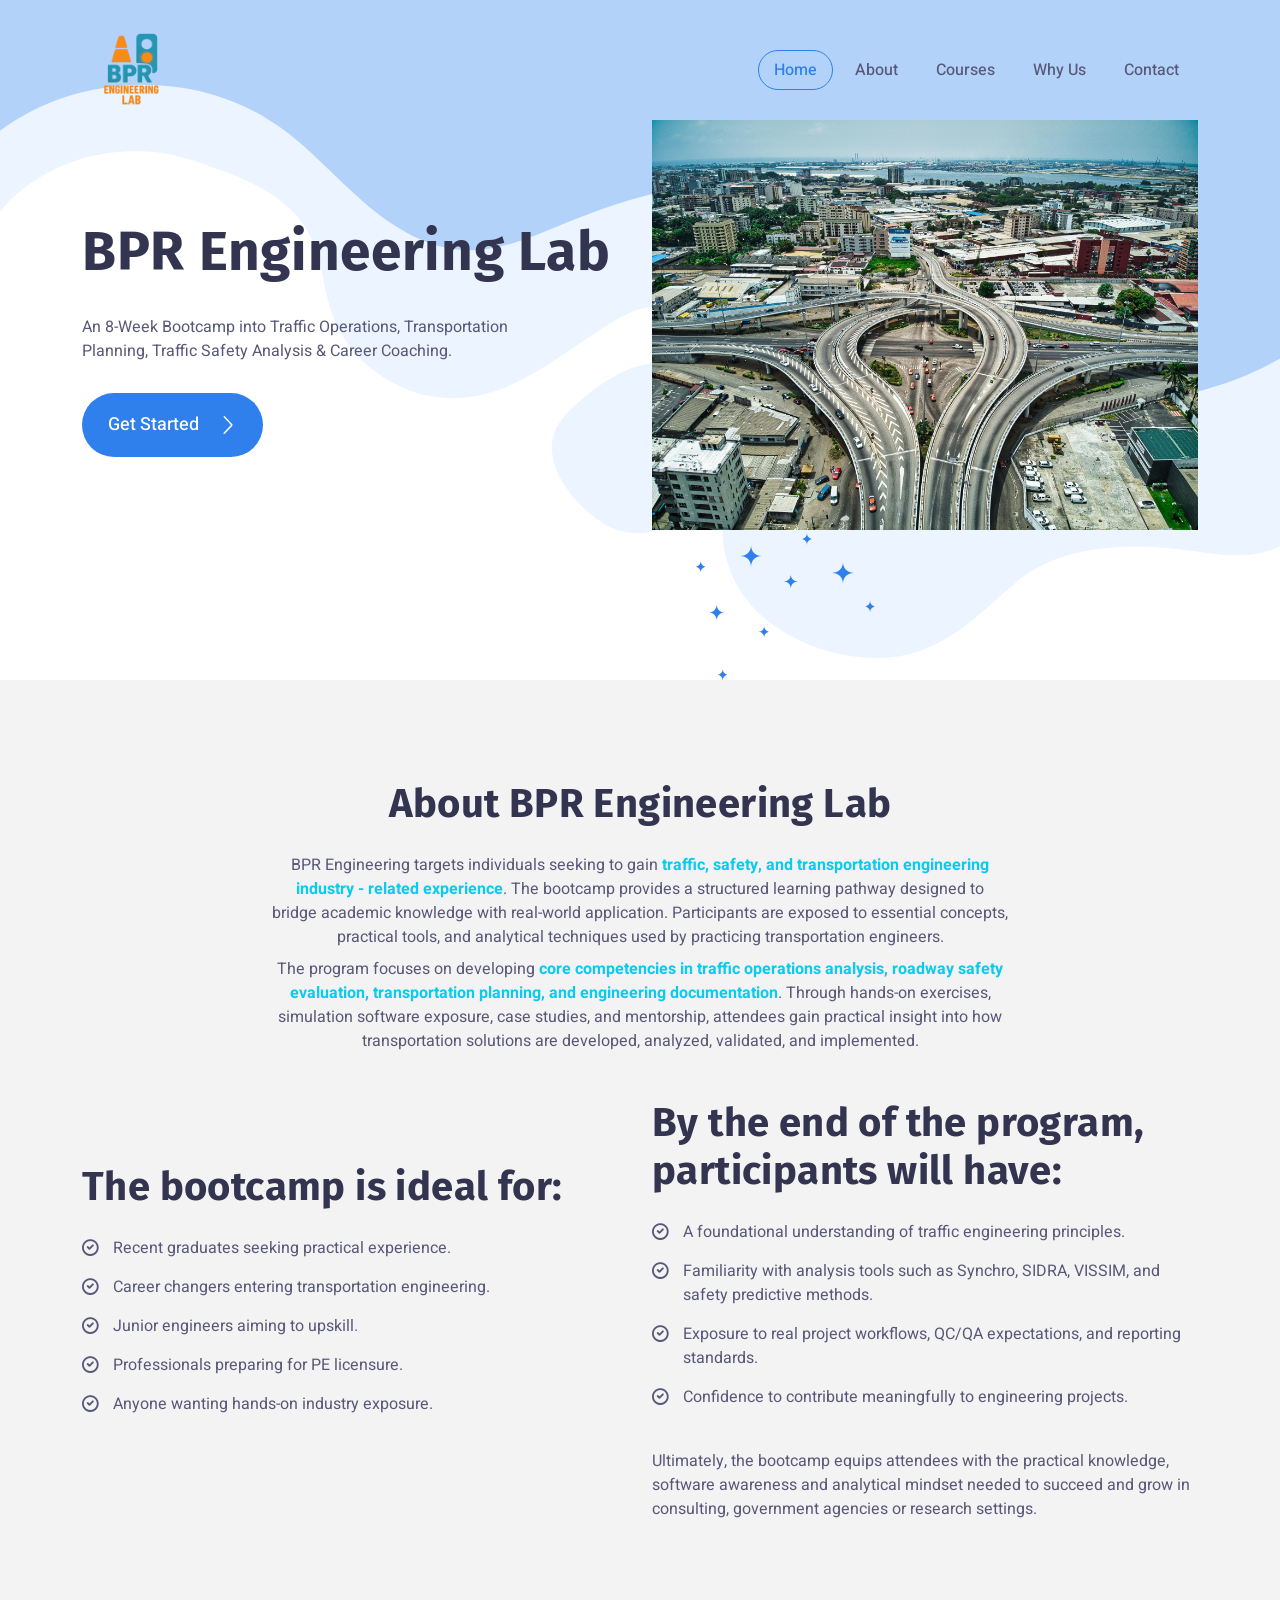
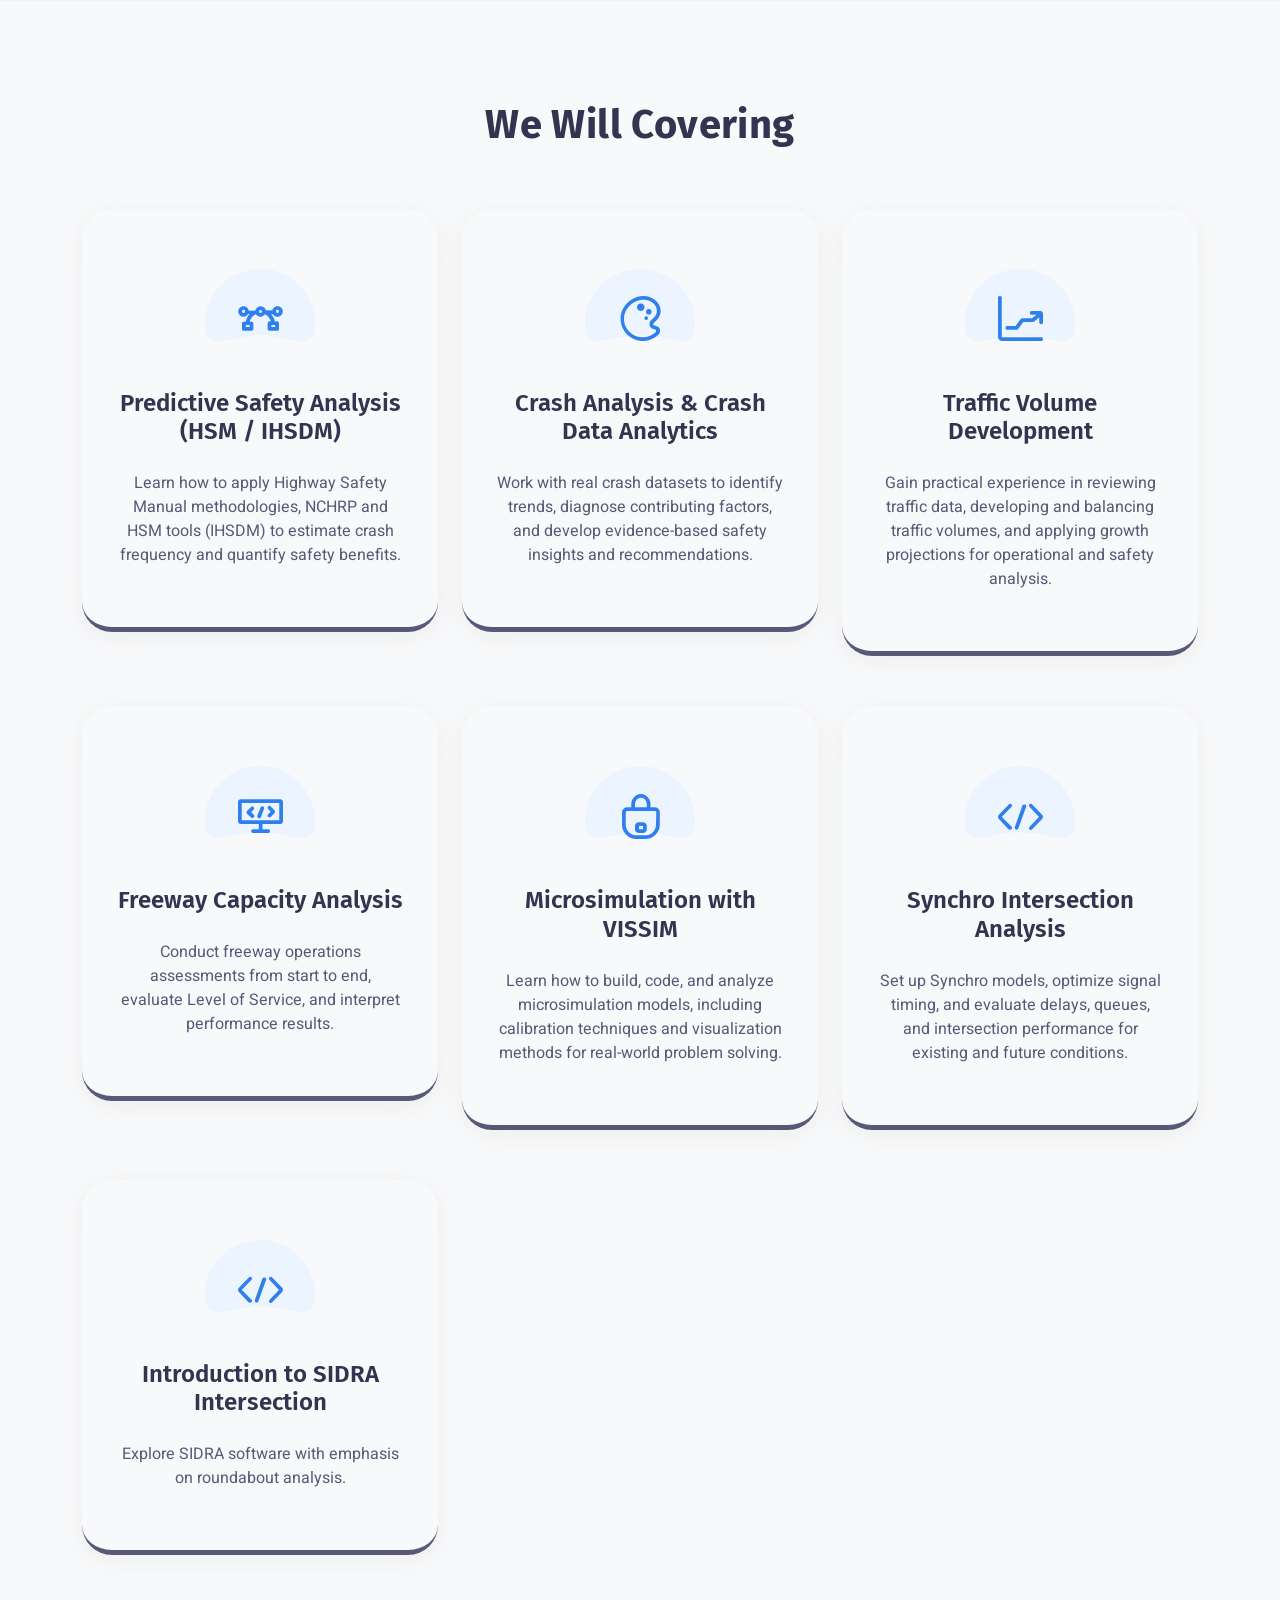
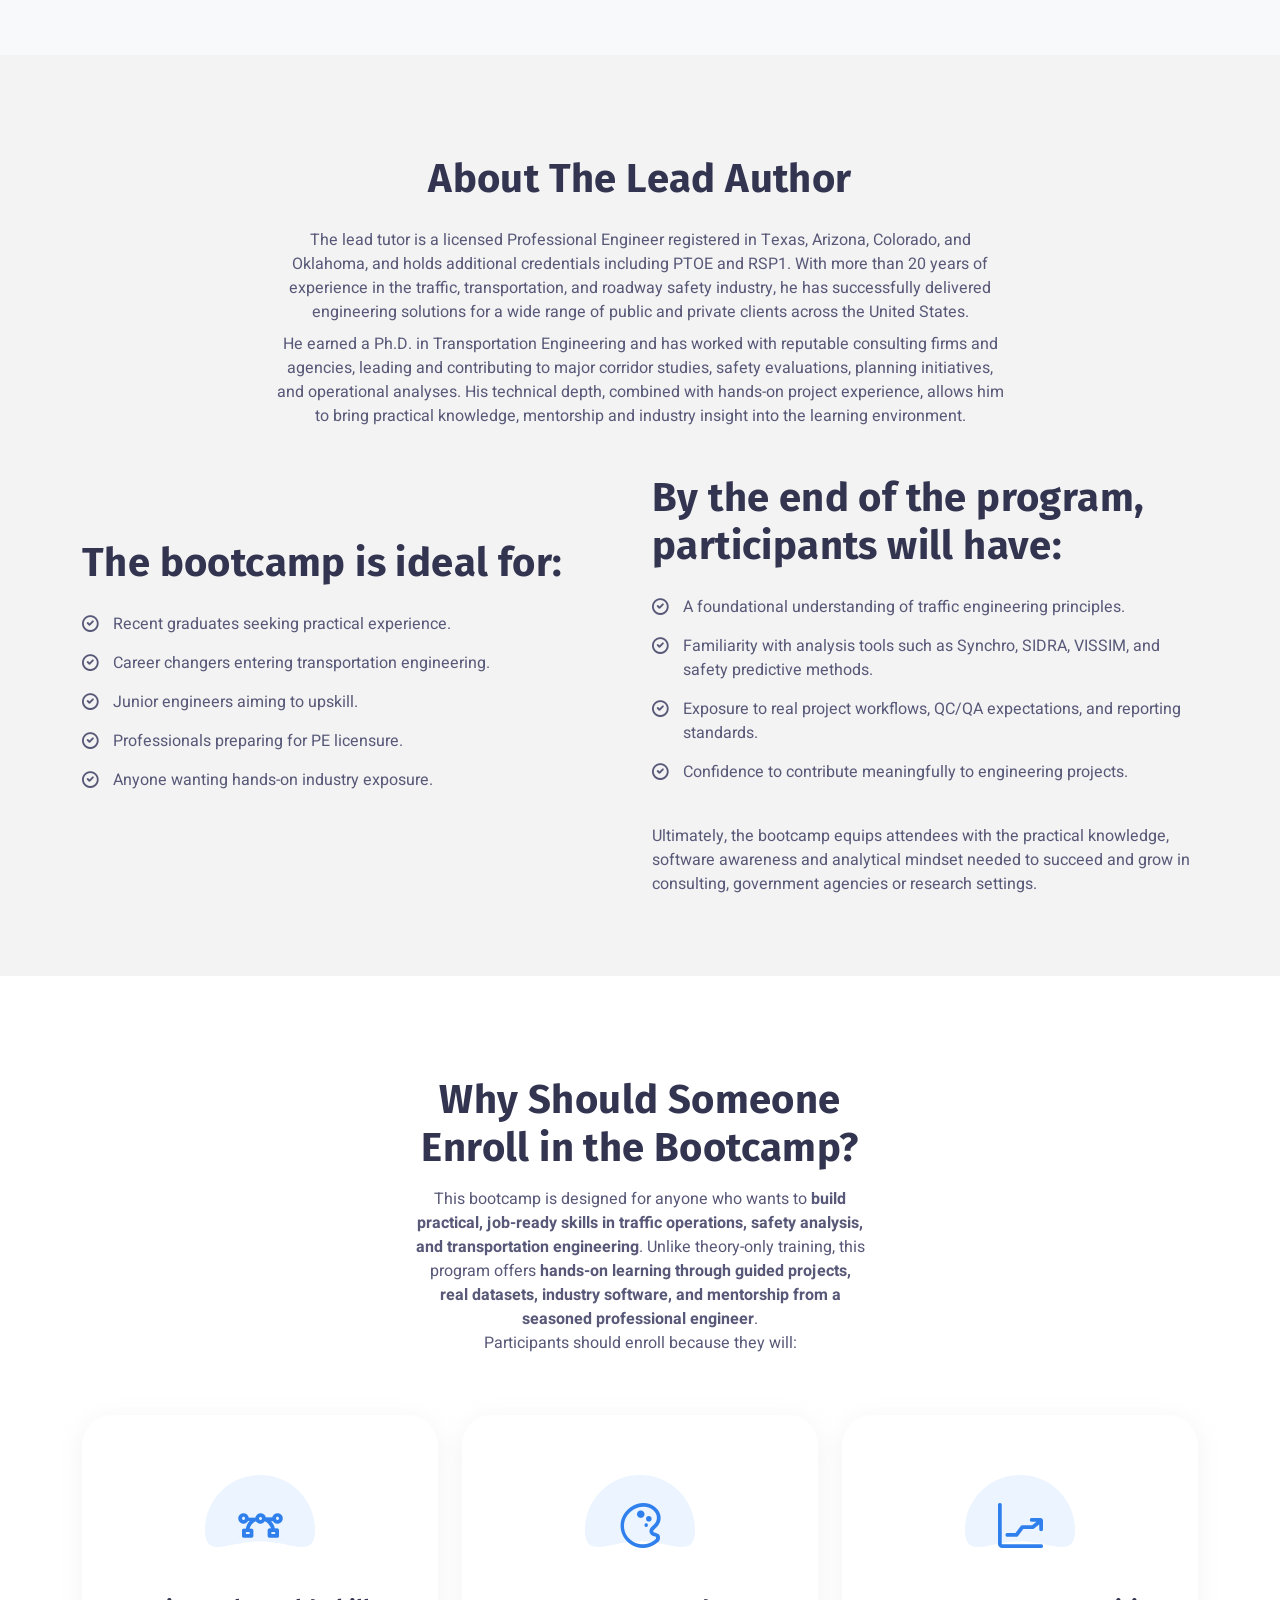
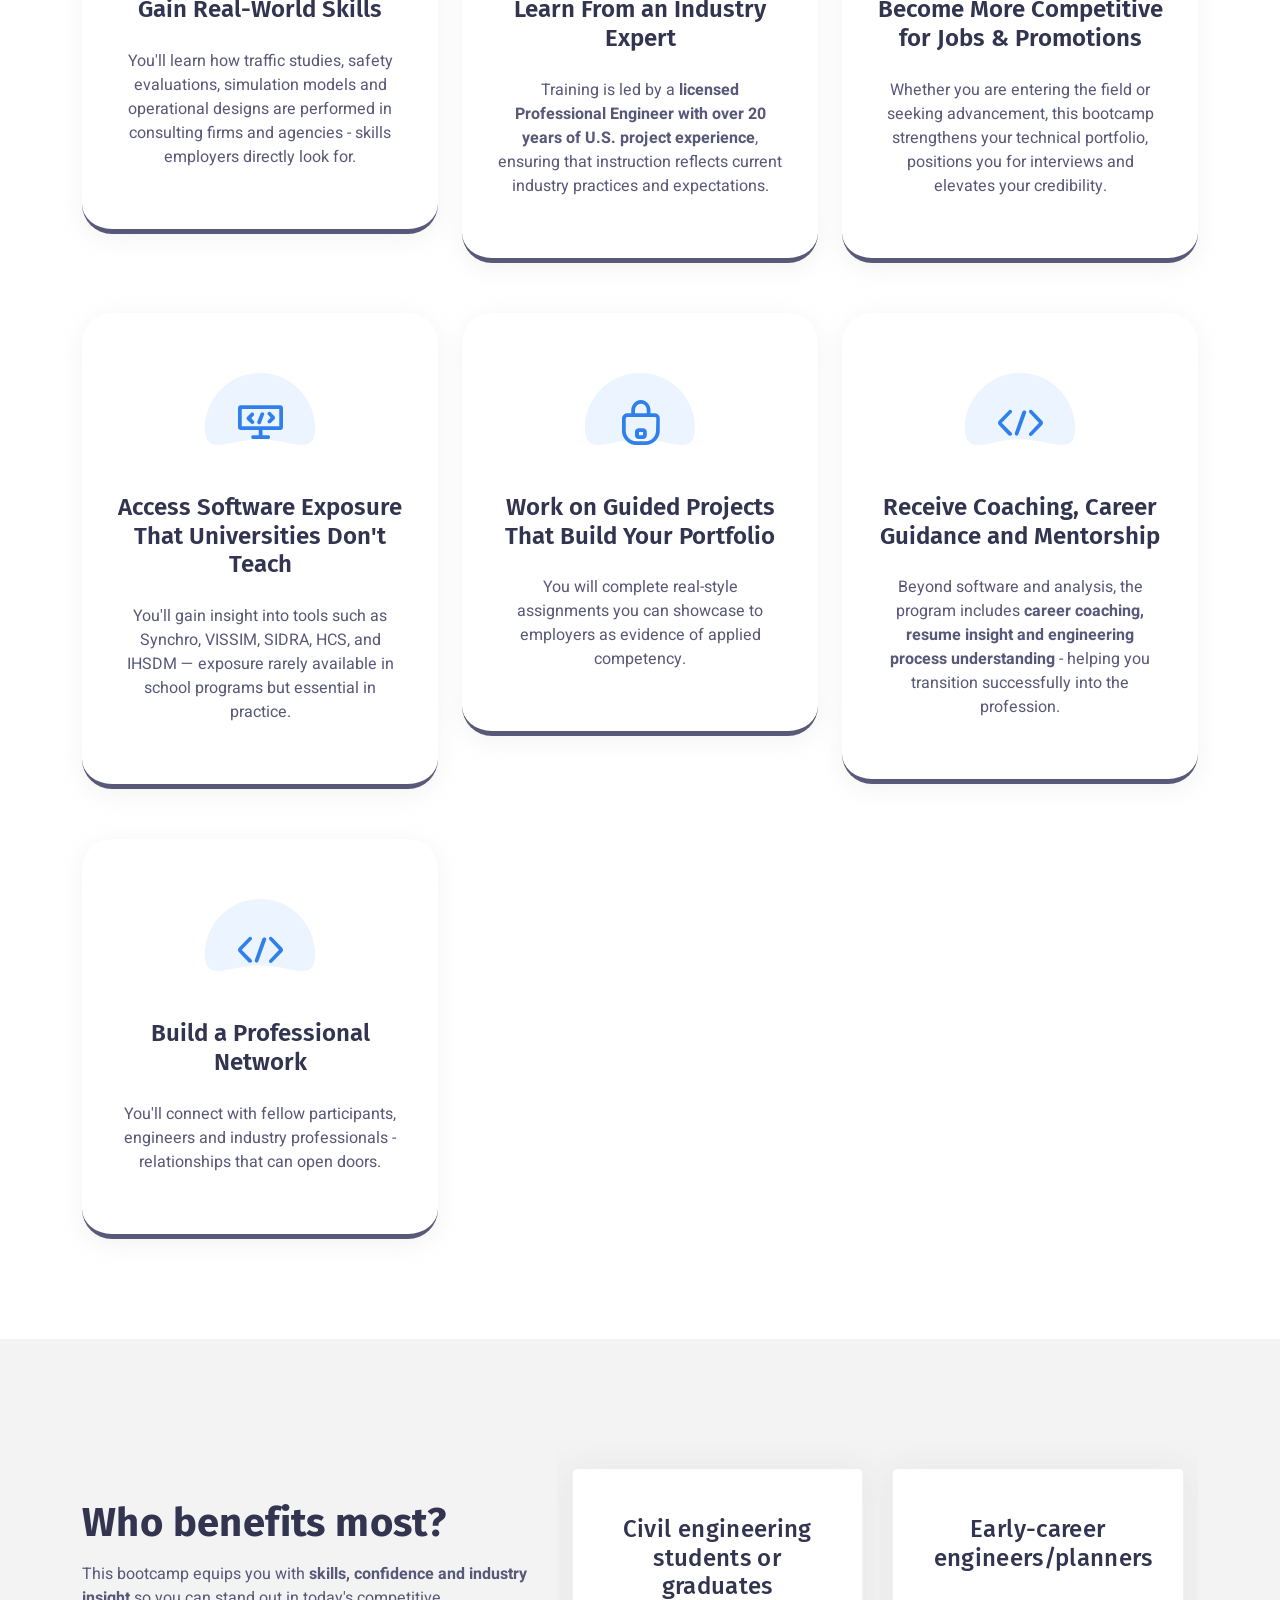
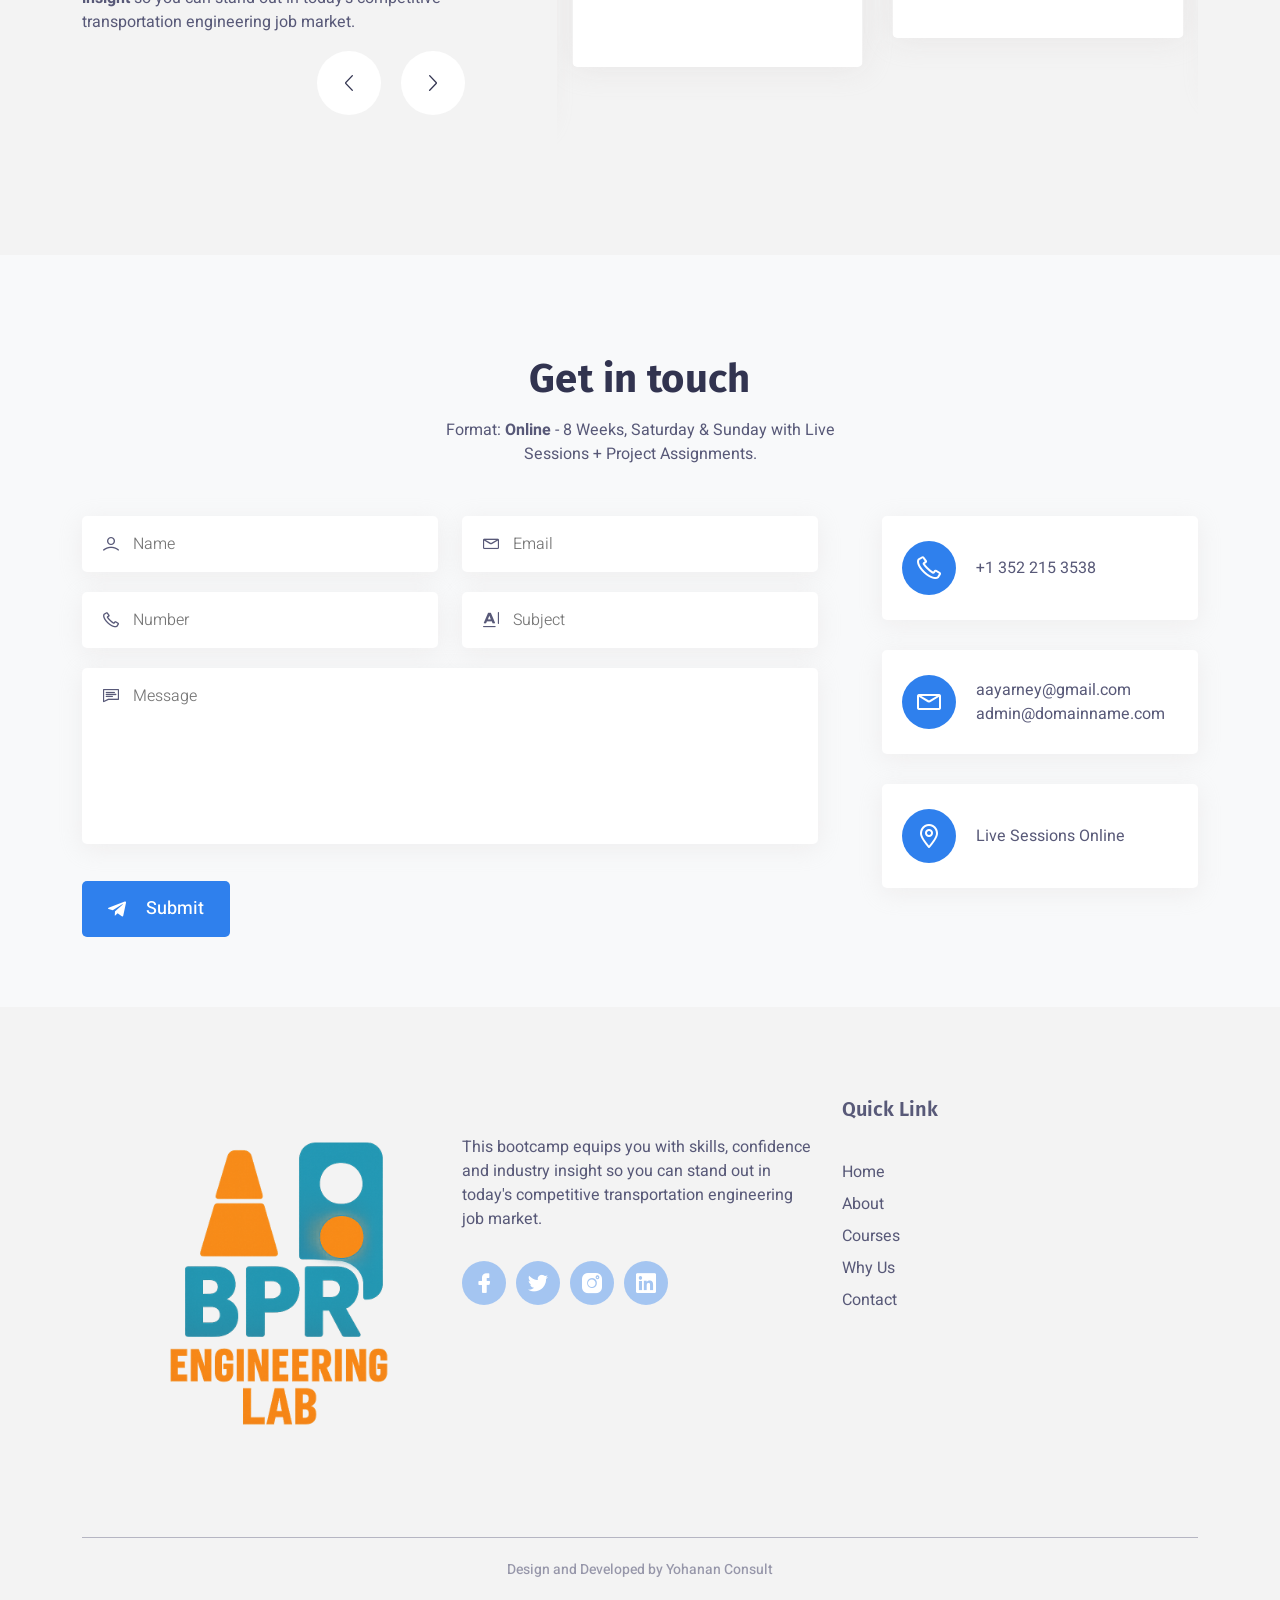
==== index.html @ 1f95f2bd "fixed Form" ====
<!DOCTYPE html>
<html class="no-js" lang="">
  <head>
    <meta charset="utf-8" />
    <meta http-equiv="x-ua-compatible" content="ie=edge" />
    <title>Home | BPR Engineering Lab</title>
    <meta name="description" content="BPR Engineering Lab">
    <meta name="viewport" content="width=device-width, initial-scale=1" />
    <meta name="keywords"
        content="BPR, Engineering, Lab, Bootcamp, Traffic Operations, Transportation Planning, Traffic Safety Analysis, Transportation Engineering">
    
    <!-- Favicons -->
    <link rel="icon" href="assets/img/logo/favicon.ico" type="image/x-icon">
    <link href="assets/img/logo/apple-touch-icon.png" rel="apple-touch-icon">
    <link href="assets/img/logo/favicon-32x32.png" rel="icon" type="image/png">
    <link href="assets/img/logo/favicon-16x16.png" rel="icon" type="image/png">
    <link href="assets/img/logo/android-chrome-192x192.png" rel="icon" type="image/png">
    <link href="assets/img/logo/android-chrome-512x512.png" rel="icon" type="image/png">


    <!-- ========================= CSS here ========================= -->
    <link rel="stylesheet" href="assets/css/bootstrap-5.0.0-beta1.min.css" />
    <link rel="stylesheet" href="assets/css/LineIcons.2.0.css"/>
    <link rel="stylesheet" href="assets/css/tiny-slider.css"/>
    <link rel="stylesheet" href="assets/css/animate.css"/>
    <link rel="stylesheet" href="assets/css/lindy-uikit.css"/>
  </head>
  <body>
    <!--[if lte IE 9]>
      <p class="browserupgrade">
        You are using an <strong>outdated</strong> browser. Please
        <a href="https://browsehappy.com/">upgrade your browser</a> to improve
        your experience and security.
      </p>
    <![endif]-->

    <!-- ========================= preloader start ========================= -->
    <div class="preloader">
      <div class="loader">
        <div class="spinner">
          <div class="spinner-container">
            <div class="spinner-rotator">
              <div class="spinner-left">
                <div class="spinner-circle"></div>
              </div>
              <div class="spinner-right">
                <div class="spinner-circle"></div>
              </div>
            </div>
          </div>
        </div>
      </div>
    </div>
    <!-- ========================= preloader end ========================= -->

    <!-- ========================= hero-section-wrapper-5 start ========================= -->
    <section id="home" class="hero-section-wrapper-5">

      <!-- ========================= header-6 start ========================= -->
      <header class="header header-6">
        <div class="navbar-area">
          <div class="container">
            <div class="row align-items-center">
              <div class="col-lg-12">
                <nav class="navbar navbar-expand-lg">
                  <a class="navbar-brand" href="index.html">
                    <img src="assets/img/logo/brp-engineering-logo.png" alt="Logo" height="100" />
                  </a>
                  <button class="navbar-toggler" type="button" data-bs-toggle="collapse" data-bs-target="#navbarSupportedContent6" aria-controls="navbarSupportedContent6" aria-expanded="false" aria-label="Toggle navigation">
                    <span class="toggler-icon"></span>
                    <span class="toggler-icon"></span>
                    <span class="toggler-icon"></span>
                  </button>
  
                  <div class="collapse navbar-collapse sub-menu-bar" id="navbarSupportedContent6">
                    <ul id="nav6" class="navbar-nav ms-auto">
                      <li class="nav-item">
                        <a class="page-scroll active" href="#home">Home</a>
                      </li>

                      <li class="nav-item">
                        <a class="page-scroll" href="#about">About</a>
                      </li>

                      <li class="nav-item">
                        <a class="page-scroll" href="#courses">Courses</a>
                      </li>
                      

                      <li class="nav-item">
                        <a class="page-scroll" href="#advantage">Why Us</a>
                      </li>
                      <li class="nav-item">
                        <a class="page-scroll" href="#contact">Contact</a>
                      </li>
                    </ul>
                  </div>
                  <!-- navbar collapse -->
                </nav>
                <!-- navbar -->
              </div>
            </div>
            <!-- row -->
          </div>
          <!-- container -->
        </div>
        <!-- navbar area -->
      </header>
      <!-- ========================= header-6 end ========================= -->

      <!-- ========================= hero-5 start ========================= -->
      <div class="hero-section hero-style-5 img-bg" style="background-image: url('assets/img/hero/hero-5/hero-bg.svg')">
        <div class="container">
          <div class="row">
            <div class="col-lg-6">
              <div class="hero-content-wrapper">
                <h2 class="mb-30 wow fadeInUp" data-wow-delay=".2s">BPR Engineering Lab</h2>
                <p class="mb-30 wow fadeInUp" data-wow-delay=".4s">An 8-Week Bootcamp into Traffic Operations, Transportation
                  Planning, Traffic Safety Analysis & Career Coaching.</p>
                <a href="#0" class="button button-lg radius-50 wow fadeInUp" data-wow-delay=".6s">Get Started <i
                    class="lni lni-chevron-right"></i> </a>
              </div>
            </div>
            <div class="col-lg-6 align-self-end">
              <div class="hero-image wow fadeInUp" data-wow-delay=".5s">
                <img src="assets/img/hero/hero-5/new-hero.jpg" alt="">
              </div>
            </div>
          </div>
        </div>
      </div>
      <!-- ========================= hero-5 end ========================= -->

    </section>
    <!-- ========================= hero-section-wrapper-6 end ========================= -->

    <!-- ========================= about About BPR Engineering Lab start ========================= -->
    <section id="about" class="about-section about-style-4">
      <div class="container">
        <div class="row align-items-center">
          <div class="col-xl-8 col-lg-8 mb-3 mx-auto text-center">
            <div class="about-content-wrapper">
              <div class="section-title mb-30">
                <h3 class="mb-25 wow fadeInUp" data-wow-delay=".2s">About BPR Engineering Lab</h3>
                <p class="wow fadeInUp mb-2" data-wow-delay=".3s">
                  BPR Engineering targets individuals seeking to gain <b class="text-info">traffic, safety, and
                    transportation
                    engineering industry -
                    related experience</b>. The bootcamp provides a structured learning pathway designed to
                  bridge academic
                  knowledge with real-world application. Participants are exposed to essential concepts, practical
                  tools, and
                  analytical techniques used by practicing transportation engineers.
                </p>
                <p class="wow fadeInUp" data-wow-delay=".4s">
                  The program focuses on developing <b class="text-info">core competencies in traffic operations
                    analysis, roadway
                    safety evaluation,
                    transportation planning, and engineering documentation</b>. Through hands-on exercises,
                  simulation software
                  exposure,
                  case studies, and mentorship, attendees gain practical insight into how transportation solutions
                  are developed,
                  analyzed, validated, and implemented.
                </p>
              </div>
            </div>
          </div>
          <div class="col-xl-6 col-lg-6">
            <div class="about-content-wrapper">
              <div class="section-title mb-30">
                <h3 class="mb-25 wow fadeInUp" data-wow-delay=".2s">The bootcamp is ideal for:</h3>
                <ul>
                  <li class="wow fadeInUp" data-wow-delay=".35s">
                    <i class="lni lni-checkmark-circle"></i>
                    Recent graduates seeking practical experience.
                  </li>
                  <li class="wow fadeInUp" data-wow-delay=".4s">
                    <i class="lni lni-checkmark-circle"></i>
                    Career changers entering transportation engineering.
                  </li>
                  <li class="wow fadeInUp" data-wow-delay=".45s">
                    <i class="lni lni-checkmark-circle"></i>
                    Junior engineers aiming to upskill.
                  </li>
                  <li class="wow fadeInUp" data-wow-delay=".4s">
                    <i class="lni lni-checkmark-circle"></i>
                    Professionals preparing for PE licensure.
                  </li>
                  <li class="wow fadeInUp" data-wow-delay=".45s">
                    <i class="lni lni-checkmark-circle"></i>
                    Anyone wanting hands-on industry exposure.
                  </li>
                </ul>
              </div>
            </div>
          </div>
          <div class="col-xl-6 col-lg-6">
            <div class="about-content-wrapper">
              <div class="section-title mb-30">
                <h3 class="mb-25 wow fadeInUp" data-wow-delay=".2s">By the end of the program, participants will have:</h3>
                <ul>
                  <li class="wow fadeInUp" data-wow-delay=".35s">
                    <i class="lni lni-checkmark-circle"></i>
                    A foundational understanding of traffic engineering principles.
                  </li>
                  <li class="wow fadeInUp" data-wow-delay=".4s">
                    <i class="lni lni-checkmark-circle"></i>
                    Familiarity with analysis tools such as Synchro, SIDRA, VISSIM, and safety predictive methods.
                  </li>
                  <li class="wow fadeInUp" data-wow-delay=".45s">
                    <i class="lni lni-checkmark-circle"></i>
                    Exposure to real project workflows, QC/QA expectations, and reporting standards.
                  </li>
                  <li class="wow fadeInUp" data-wow-delay=".4s">
                    <i class="lni lni-checkmark-circle"></i>
                    Confidence to contribute meaningfully to engineering projects.
                  </li>
                </ul>
                <p class="wow fadeInUp mb-2" data-wow-delay=".3s">
                  Ultimately, the bootcamp equips attendees with the practical knowledge, software awareness and analytical mindset
                  needed to succeed and grow in consulting, government agencies or research settings.
                </p>
              </div>
            </div>
          </div>
        </div>
      </div>
    </section>
    <!-- ========================= about About BPR Engineering Lab end ========================= -->

    <!-- ========================= feature Courses style-5 start ========================= -->
    <section id="courses" class="feature-section feature-style-5 bg-light">
      <div class="container">
        <div class="row justify-content-center">
          <div class="col-xxl-5 col-xl-5 col-lg-7 col-md-8">
            <div class="section-title text-center mb-60">
              <h3 class="mb-15 wow fadeInUp" data-wow-delay=".2s">We Will Covering</h3>
            </div>
          </div>
        </div>

        <div class="row">
          <div class="col-lg-4 col-md-6">
            <div class="single-feature wow fadeInUp" data-wow-delay=".2s">
              <div class="icon">
                <i class="lni lni-vector"></i>
                <svg width="110" height="72" viewBox="0 0 110 72" fill="none" xmlns="http://www.w3.org/2000/svg">
                  <path d="M110 54.7589C110 85.0014 85.3757 66.2583 55 66.2583C24.6243 66.2583 0 85.0014 0 54.7589C0 24.5164 24.6243 0 55 0C85.3757 0 110 24.5164 110 54.7589Z" fill="#EBF4FF"/>
                  </svg>                  
              </div>
              <div class="content">
                <h5>Predictive Safety Analysis (HSM / IHSDM)</h5>
                <p>Learn how to apply Highway Safety Manual methodologies, NCHRP and HSM tools (IHSDM) to estimate crash frequency and
                  quantify safety benefits.</p>
              </div>
            </div>
          </div>
          <div class="col-lg-4 col-md-6">
            <div class="single-feature wow fadeInUp" data-wow-delay=".4s">
              <div class="icon">
                <i class="lni lni-pallet"></i>
                <svg width="110" height="72" viewBox="0 0 110 72" fill="none" xmlns="http://www.w3.org/2000/svg">
                  <path d="M110 54.7589C110 85.0014 85.3757 66.2583 55 66.2583C24.6243 66.2583 0 85.0014 0 54.7589C0 24.5164 24.6243 0 55 0C85.3757 0 110 24.5164 110 54.7589Z" fill="#EBF4FF"/>
                  </svg> 
              </div>
              <div class="content">
                <h5>Crash Analysis & Crash Data Analytics</h5>
                <p>Work with real crash datasets to identify trends, diagnose contributing factors, and develop evidence-based safety insights and recommendations.</p>
              </div>
            </div>
          </div>
          <div class="col-lg-4 col-md-6">
            <div class="single-feature wow fadeInUp" data-wow-delay=".6s">
              <div class="icon">
                <i class="lni lni-stats-up"></i>
                <svg width="110" height="72" viewBox="0 0 110 72" fill="none" xmlns="http://www.w3.org/2000/svg">
                  <path d="M110 54.7589C110 85.0014 85.3757 66.2583 55 66.2583C24.6243 66.2583 0 85.0014 0 54.7589C0 24.5164 24.6243 0 55 0C85.3757 0 110 24.5164 110 54.7589Z" fill="#EBF4FF"/>
                  </svg> 
              </div>
              <div class="content">
                <h5>Traffic Volume Development</h5>
                <p>Gain practical experience in reviewing traffic data, developing and balancing traffic volumes, and applying growth projections for operational and safety analysis.</p>
              </div>
            </div>
          </div>
          <div class="col-lg-4 col-md-6">
            <div class="single-feature wow fadeInUp" data-wow-delay=".2s">
              <div class="icon">
                <i class="lni lni-code-alt"></i>
                <svg width="110" height="72" viewBox="0 0 110 72" fill="none" xmlns="http://www.w3.org/2000/svg">
                  <path d="M110 54.7589C110 85.0014 85.3757 66.2583 55 66.2583C24.6243 66.2583 0 85.0014 0 54.7589C0 24.5164 24.6243 0 55 0C85.3757 0 110 24.5164 110 54.7589Z" fill="#EBF4FF"/>
                  </svg> 
              </div>
              <div class="content">
                <h5>Freeway Capacity Analysis</h5>
                <p>Conduct freeway operations assessments from start to end, evaluate Level of Service, and interpret performance results.</p>
              </div>
            </div>
          </div>
          <div class="col-lg-4 col-md-6">
            <div class="single-feature wow fadeInUp" data-wow-delay=".4s">
              <div class="icon">
                <i class="lni lni-lock"></i>
                <svg width="110" height="72" viewBox="0 0 110 72" fill="none" xmlns="http://www.w3.org/2000/svg">
                  <path d="M110 54.7589C110 85.0014 85.3757 66.2583 55 66.2583C24.6243 66.2583 0 85.0014 0 54.7589C0 24.5164 24.6243 0 55 0C85.3757 0 110 24.5164 110 54.7589Z" fill="#EBF4FF"/>
                  </svg> 
              </div>
              <div class="content">
                <h5>Microsimulation with VISSIM</h5>
                <p>Learn how to build, code, and analyze microsimulation models, including calibration techniques and visualization methods for real-world problem solving.</p>
              </div>
            </div>
          </div>
          <div class="col-lg-4 col-md-6">
            <div class="single-feature wow fadeInUp" data-wow-delay=".6s">
              <div class="icon">
                <i class="lni lni-code"></i>
                <svg width="110" height="72" viewBox="0 0 110 72" fill="none" xmlns="http://www.w3.org/2000/svg">
                  <path d="M110 54.7589C110 85.0014 85.3757 66.2583 55 66.2583C24.6243 66.2583 0 85.0014 0 54.7589C0 24.5164 24.6243 0 55 0C85.3757 0 110 24.5164 110 54.7589Z" fill="#EBF4FF"/>
                  </svg> 
              </div>
              <div class="content">
                <h5>Synchro Intersection Analysis</h5>
                <p>Set up Synchro models, optimize signal timing, and evaluate delays, queues, and intersection performance for existing and future conditions.</p>
              </div>
            </div>
          </div>
          <div class="col-lg-4 col-md-6">
            <div class="single-feature wow fadeInUp" data-wow-delay=".6s">
              <div class="icon">
                <i class="lni lni-code"></i>
                <svg width="110" height="72" viewBox="0 0 110 72" fill="none" xmlns="http://www.w3.org/2000/svg">
                  <path d="M110 54.7589C110 85.0014 85.3757 66.2583 55 66.2583C24.6243 66.2583 0 85.0014 0 54.7589C0 24.5164 24.6243 0 55 0C85.3757 0 110 24.5164 110 54.7589Z" fill="#EBF4FF"/>
                  </svg> 
              </div>
              <div class="content">
                <h5>Introduction to SIDRA Intersection</h5>
                <p>Explore SIDRA software with emphasis on roundabout analysis.</p>
              </div>
            </div>
          </div>
        </div>

      </div>
    </section>
    <!-- ========================= feature Courses style-5 end ========================= -->

    <!-- ========================= about About The Lead Author style-4 start ========================= -->
    <section id="about" class="about-section about-style-4">
      <div class="container">
        <div class="row align-items-center">
          <div class="col-xl-8 col-lg-8 mb-3 mx-auto text-center">
            <div class="about-content-wrapper">
              <div class="section-title mb-30">
                <h3 class="mb-25 wow fadeInUp" data-wow-delay=".2s">About The Lead Author</h3>
                <p class="wow fadeInUp mb-2" data-wow-delay=".3s">
                  The lead tutor is a licensed Professional Engineer registered in Texas, Arizona, Colorado, and Oklahoma, and holds
                  additional credentials including PTOE and RSP1. With more than 20 years of experience in the traffic, transportation,
                  and roadway safety industry, he has successfully delivered engineering solutions for a wide range of public and
                  private clients across the United States.
                </p>
                <p class="wow fadeInUp" data-wow-delay=".4s">
                  He earned a Ph.D. in Transportation Engineering and has worked with reputable consulting firms and agencies, leading
                  and contributing to major corridor studies, safety evaluations, planning initiatives, and operational analyses. His
                  technical depth, combined with hands-on project experience, allows him to bring practical knowledge, mentorship and
                  industry insight into the learning environment.
                </p>
              </div>
            </div>
          </div>
          <div class="col-xl-6 col-lg-6">
            <div class="about-content-wrapper">
              <div class="section-title mb-30">
                <h3 class="mb-25 wow fadeInUp" data-wow-delay=".2s">The bootcamp is ideal for:</h3>
                <ul>
                  <li class="wow fadeInUp" data-wow-delay=".35s">
                    <i class="lni lni-checkmark-circle"></i>
                    Recent graduates seeking practical experience.
                  </li>
                  <li class="wow fadeInUp" data-wow-delay=".4s">
                    <i class="lni lni-checkmark-circle"></i>
                    Career changers entering transportation engineering.
                  </li>
                  <li class="wow fadeInUp" data-wow-delay=".45s">
                    <i class="lni lni-checkmark-circle"></i>
                    Junior engineers aiming to upskill.
                  </li>
                  <li class="wow fadeInUp" data-wow-delay=".4s">
                    <i class="lni lni-checkmark-circle"></i>
                    Professionals preparing for PE licensure.
                  </li>
                  <li class="wow fadeInUp" data-wow-delay=".45s">
                    <i class="lni lni-checkmark-circle"></i>
                    Anyone wanting hands-on industry exposure.
                  </li>
                </ul>
              </div>
            </div>
          </div>
          <div class="col-xl-6 col-lg-6">
            <div class="about-content-wrapper">
              <div class="section-title mb-30">
                <h3 class="mb-25 wow fadeInUp" data-wow-delay=".2s">By the end of the program, participants will have:</h3>
                <ul>
                  <li class="wow fadeInUp" data-wow-delay=".35s">
                    <i class="lni lni-checkmark-circle"></i>
                    A foundational understanding of traffic engineering principles.
                  </li>
                  <li class="wow fadeInUp" data-wow-delay=".4s">
                    <i class="lni lni-checkmark-circle"></i>
                    Familiarity with analysis tools such as Synchro, SIDRA, VISSIM, and safety predictive methods.
                  </li>
                  <li class="wow fadeInUp" data-wow-delay=".45s">
                    <i class="lni lni-checkmark-circle"></i>
                    Exposure to real project workflows, QC/QA expectations, and reporting standards.
                  </li>
                  <li class="wow fadeInUp" data-wow-delay=".4s">
                    <i class="lni lni-checkmark-circle"></i>
                    Confidence to contribute meaningfully to engineering projects.
                  </li>
                </ul>
                <p class="wow fadeInUp mb-2" data-wow-delay=".3s">
                  Ultimately, the bootcamp equips attendees with the practical knowledge, software awareness and analytical mindset
                  needed to succeed and grow in consulting, government agencies or research settings.
                </p>
              </div>
            </div>
          </div>
        </div>
      </div>
    </section>
    <!-- ========================= about About The Lead Author style-4 end ========================= -->

    <!-- ========================= feature style-5 start ========================= -->
    <section id="" class="feature-section feature-style-5">
      <div class="container">
        <div class="row justify-content-center">
          <div class="col-xxl-5 col-xl-5 col-lg-7 col-md-8">
            <div class="section-title text-center mb-60">
              <h3 class="mb-15 wow fadeInUp" data-wow-delay=".2s">Why Should Someone Enroll in the Bootcamp?</h3>
              <p class="wow fadeInUp" data-wow-delay=".4s">
                This bootcamp is designed for anyone who wants to <b>build practical, job-ready skills in traffic operations, safety
                  analysis, and transportation engineering</b>. Unlike theory-only training, this program offers <b>hands-on
                  learning through guided projects, real datasets, industry software, and mentorship from a seasoned professional
                  engineer</b>.
              </p>
              <p class="wow fadeInUp" data-wow-delay=".5s">
                Participants should enroll because they will:
              </p>
            </div>
          </div>
        </div>

        <div class="row">
          <div class="col-lg-4 col-md-6">
            <div class="single-feature wow fadeInUp" data-wow-delay=".2s">
              <div class="icon">
                <i class="lni lni-vector"></i>
                <svg width="110" height="72" viewBox="0 0 110 72" fill="none" xmlns="http://www.w3.org/2000/svg">
                  <path d="M110 54.7589C110 85.0014 85.3757 66.2583 55 66.2583C24.6243 66.2583 0 85.0014 0 54.7589C0 24.5164 24.6243 0 55 0C85.3757 0 110 24.5164 110 54.7589Z" fill="#EBF4FF"/>
                  </svg>                  
              </div>
              <div class="content">
                <h5>Gain Real-World Skills</h5>
                <p>You'll learn how traffic studies, safety evaluations, simulation models and operational designs are performed in consulting firms and agencies - skills employers directly look for.</p>
              </div>
            </div>
          </div>
          <div class="col-lg-4 col-md-6">
            <div class="single-feature wow fadeInUp" data-wow-delay=".4s">
              <div class="icon">
                <i class="lni lni-pallet"></i>
                <svg width="110" height="72" viewBox="0 0 110 72" fill="none" xmlns="http://www.w3.org/2000/svg">
                  <path d="M110 54.7589C110 85.0014 85.3757 66.2583 55 66.2583C24.6243 66.2583 0 85.0014 0 54.7589C0 24.5164 24.6243 0 55 0C85.3757 0 110 24.5164 110 54.7589Z" fill="#EBF4FF"/>
                  </svg> 
              </div>
              <div class="content">
                <h5>Learn From an Industry Expert</h5>
                <p>Training is led by a <b>licensed Professional Engineer with over 20 years of U.S. project experience</b>, ensuring that instruction reflects current industry practices and expectations.</p>
              </div>
            </div>
          </div>
          <div class="col-lg-4 col-md-6">
            <div class="single-feature wow fadeInUp" data-wow-delay=".6s">
              <div class="icon">
                <i class="lni lni-stats-up"></i>
                <svg width="110" height="72" viewBox="0 0 110 72" fill="none" xmlns="http://www.w3.org/2000/svg">
                  <path d="M110 54.7589C110 85.0014 85.3757 66.2583 55 66.2583C24.6243 66.2583 0 85.0014 0 54.7589C0 24.5164 24.6243 0 55 0C85.3757 0 110 24.5164 110 54.7589Z" fill="#EBF4FF"/>
                  </svg> 
              </div>
              <div class="content">
                <h5>Become More Competitive for Jobs & Promotions</h5>
                <p>Whether you are entering the field or seeking advancement, this bootcamp strengthens your technical portfolio, positions you for interviews and elevates your credibility.</p>
              </div>
            </div>
          </div>
          <div class="col-lg-4 col-md-6">
            <div class="single-feature wow fadeInUp" data-wow-delay=".2s">
              <div class="icon">
                <i class="lni lni-code-alt"></i>
                <svg width="110" height="72" viewBox="0 0 110 72" fill="none" xmlns="http://www.w3.org/2000/svg">
                  <path d="M110 54.7589C110 85.0014 85.3757 66.2583 55 66.2583C24.6243 66.2583 0 85.0014 0 54.7589C0 24.5164 24.6243 0 55 0C85.3757 0 110 24.5164 110 54.7589Z" fill="#EBF4FF"/>
                  </svg> 
              </div>
              <div class="content">
                <h5>Access Software Exposure That Universities Don't Teach</h5>
                <p>You'll gain insight into tools such as Synchro, VISSIM, SIDRA, HCS, and IHSDM — exposure rarely available in school programs but essential in practice.</p>
              </div>
            </div>
          </div>
          <div class="col-lg-4 col-md-6">
            <div class="single-feature wow fadeInUp" data-wow-delay=".4s">
              <div class="icon">
                <i class="lni lni-lock"></i>
                <svg width="110" height="72" viewBox="0 0 110 72" fill="none" xmlns="http://www.w3.org/2000/svg">
                  <path d="M110 54.7589C110 85.0014 85.3757 66.2583 55 66.2583C24.6243 66.2583 0 85.0014 0 54.7589C0 24.5164 24.6243 0 55 0C85.3757 0 110 24.5164 110 54.7589Z" fill="#EBF4FF"/>
                  </svg> 
              </div>
              <div class="content">
                <h5>Work on Guided Projects That Build Your Portfolio</h5>
                <p>You will complete real-style assignments you can showcase to employers as evidence of applied competency.</p>
              </div>
            </div>
          </div>
          <div class="col-lg-4 col-md-6">
            <div class="single-feature wow fadeInUp" data-wow-delay=".6s">
              <div class="icon">
                <i class="lni lni-code"></i>
                <svg width="110" height="72" viewBox="0 0 110 72" fill="none" xmlns="http://www.w3.org/2000/svg">
                  <path d="M110 54.7589C110 85.0014 85.3757 66.2583 55 66.2583C24.6243 66.2583 0 85.0014 0 54.7589C0 24.5164 24.6243 0 55 0C85.3757 0 110 24.5164 110 54.7589Z" fill="#EBF4FF"/>
                  </svg> 
              </div>
              <div class="content">
                <h5>Receive Coaching, Career Guidance and Mentorship</h5>
                <p>Beyond software and analysis, the program includes <b>career coaching, resume insight and engineering process understanding</b> - helping you transition successfully into the profession.</p>
              </div>
            </div>
          </div>
          <div class="col-lg-4 col-md-6">
            <div class="single-feature wow fadeInUp" data-wow-delay=".6s">
              <div class="icon">
                <i class="lni lni-code"></i>
                <svg width="110" height="72" viewBox="0 0 110 72" fill="none" xmlns="http://www.w3.org/2000/svg">
                  <path d="M110 54.7589C110 85.0014 85.3757 66.2583 55 66.2583C24.6243 66.2583 0 85.0014 0 54.7589C0 24.5164 24.6243 0 55 0C85.3757 0 110 24.5164 110 54.7589Z" fill="#EBF4FF"/>
                  </svg> 
              </div>
              <div class="content">
                <h5>Build a Professional Network</h5>
                <p>You'll connect with fellow participants, engineers and industry professionals - relationships that can open doors.</p>
              </div>
            </div>
          </div>
        </div>

      </div>
    </section>
    <!-- ========================= feature style-5 end ========================= -->

    <!-- ========================= pricing style-4 start ========================= -->
    <section id="advantage" class="pricing-section pricing-style-4">
      <div class="container">
        <div class="row align-items-center">
          <div class="col-xl-5 col-lg-6">
            <div class="section-title mb-60">
              <h3 class="mb-15 wow fadeInUp" data-wow-delay=".2s">Who benefits most?</h3>
              <p class="wow fadeInUp" data-wow-delay=".4s">
                This bootcamp equips you with <b>skills, confidence and industry insight</b> so you can stand out in today's competitive transportation engineering job market.
              </p>
            </div>
          </div>
          <div class="col-xl-7 col-lg-6">
            <div class="pricing-active-wrapper wow fadeInUp" data-wow-delay=".4s">
              <div class="pricing-active">
                <div class="single-pricing-wrapper">
                  <div class="single-pricing">
                    <h4>Civil engineering students or graduates</h4>
                  </div>
                </div>
                <div class="single-pricing-wrapper">
                  <div class="single-pricing">
                    <h4>Early-career engineers/planners</h4>
                  </div>
                </div>
                <div class="single-pricing-wrapper">
                  <div class="single-pricing">
                    <h4>International graduates seeking U.S. industry alignment</h4>
                  </div>
                </div>
                <div class="single-pricing-wrapper">
                  <div class="single-pricing">
                    <h4>Professionals transitioning into traffic or transportation roles</h4>
                  </div>
                </div>
                
              </div>
            </div>
          </div>
        </div>
      </div>
    </section>
    <!-- ========================= pricing style-4 end ========================= -->

    <!-- ========================= contact-style-3 start ========================= -->
    <section id="contact" class="contact-section contact-style-3 bg-light">
      <div class="container">
        <div class="row justify-content-center">
          <div class="col-xxl-5 col-xl-5 col-lg-7 col-md-10">
            <div class="section-title text-center mb-50">
              <h3 class="mb-15">Get in touch</h3>
              <p>Format: <b>Online</b> - 8 Weeks, Saturday & Sunday with Live Sessions + Project Assignments.</p>
            </div>
          </div>
        </div>
        <div class="row">
          <div class="col-lg-8">
            <div class="contact-form-wrapper">
              <form action="https://submit-form.com/U3U4fpqeb">
                <input type="hidden" name="_redirect" value="https://bprengineeringlab.com/#contact" />
                <input type="hidden" name="_append" value="false" />
                <div class="row">
                  <div class="col-md-6">
                    <div class="single-input">
                      <input type="text" id="name" name="name" class="form-input" placeholder="Name">
                      <i class="lni lni-user"></i>
                    </div>
                  </div>
                  <div class="col-md-6">
                    <div class="single-input">
                      <input type="email" id="email" name="email" class="form-input" placeholder="Email">
                      <i class="lni lni-envelope"></i>
                    </div>
                  </div>
                  <div class="col-md-6">
                    <div class="single-input">
                      <input type="text" id="number" name="number" class="form-input" placeholder="Number">
                      <i class="lni lni-phone"></i>
                    </div>
                  </div>
                  <div class="col-md-6">
                    <div class="single-input">
                      <input type="text" id="subject" name="subject" class="form-input" placeholder="Subject">
                      <i class="lni lni-text-format"></i>
                    </div>
                  </div>
                  <div class="col-md-12">
                    <div class="single-input">
                      <textarea name="message" id="message" class="form-input" placeholder="Message" rows="6"></textarea>
                      <i class="lni lni-comments-alt"></i>
                    </div>
                  </div>
                  <div class="col-md-12">
                    <div class="form-button">
                      <button type="submit" class="button"> <i class="lni lni-telegram-original"></i> Submit</button>
                    </div>
                  </div>
                </div>
              </form>
            </div>

          </div>

          <div class="col-lg-4">
            <div class="left-wrapper">
              <div class="row">
                <div class="col-lg-12 col-md-6">
                  <div class="single-item">
                    <div class="icon">
                      <i class="lni lni-phone"></i>
                    </div>
                    <div class="text">
                      <p>+1 352 215 3538</p>
                    </div>
                  </div>
                </div>
                <div class="col-lg-12 col-md-6">
                  <div class="single-item">
                    <div class="icon">
                      <i class="lni lni-envelope"></i>
                    </div>
                    <div class="text">
                      <p>aayarney@gmail.com</p>
                      <p>admin@domainname.com</p>
                    </div>
                  </div>
                </div>
                <div class="col-lg-12 col-md-6">
                  <div class="single-item">
                    <div class="icon">
                      <i class="lni lni-map-marker"></i>
                    </div>
                    <div class="text">
                      <p>Live Sessions Online</p>
                    </div>
                  </div>
                </div>
              </div>
              
            </div>
          </div>
        </div>
      </div>
    </section>
    <!-- ========================= contact-style-3 end ========================= -->

    <!-- ========================= footer style-4 start ========================= -->
    <footer class="footer footer-style-4">
      <div class="container">
        <div class="widget-wrapper">
          <div class="row">
            <div class="col-xl-4 col-lg-4 col-md-6">
              <div class="footer-widget wow fadeInUp" data-wow-delay=".2s">
                <div class="logo">
                  <a href="#0"> <img src="assets/img/logo/brp-engineering-logo.png" alt="" width="400"> </a>
                </div>
              </div>
            </div>
            <div class="col-xl-4 col-lg-4 col-md-6 col-sm-6">
              <div class="footer-widget wow fadeInUp" data-wow-delay=".4s">
                <p class="desc pt-5">
                  This bootcamp equips you with skills, confidence and industry insight so you can stand out in today's competitive
                  transportation engineering job market.
                </p>
                <ul class="socials">
                  <li> <a href="#0"> <i class="lni lni-facebook-filled"></i> </a> </li>
                  <li> <a href="#0"> <i class="lni lni-twitter-filled"></i> </a> </li>
                  <li> <a href="#0"> <i class="lni lni-instagram-filled"></i> </a> </li>
                  <li> <a href="#0"> <i class="lni lni-linkedin-original"></i> </a> </li>
                </ul>
              </div>
            </div>
            <div class="col-xl-4 col-lg-4 col-md-6 col-sm-6">
              <div class="footer-widget wow fadeInUp" data-wow-delay=".3s">
                <h6>Quick Link</h6>
                <ul class="links">
                  <li> <a href="#home">Home</a> </li>
                  <li> <a href="#about">About</a> </li>
                  <li> <a href="#courses">Courses</a> </li>
                  <li> <a href="#advantage">Why Us</a> </li>
                  <li> <a href="#contact">Contact</a> </li>
                </ul>
              </div>
            </div>
          </div>
        </div>
        <div class="copyright-wrapper wow fadeInUp" data-wow-delay=".2s">
          <p>Design and Developed by <a href="https://yohananconsult.github.io" rel="nofollow" target="_blank">Yohanan Consult</a> </p>
        </div>
      </div>
    </footer>
    <!-- ========================= footer style-4 end ========================= -->

    <!-- ========================= scroll-top start ========================= -->
    <a href="#" class="scroll-top"> <i class="lni lni-chevron-up"></i> </a>
    <!-- ========================= scroll-top end ========================= -->
		

    <!-- ========================= JS here ========================= -->
    <script src="assets/js/bootstrap-5.0.0-beta1.min.js"></script>
    <script src="assets/js/tiny-slider.js"></script>
    <script src="assets/js/wow.min.js"></script>
    <script src="assets/js/main.js"></script>
  </body>
</html>
---- assets/css/tiny-slider.css ----
.tns-outer{padding:0 !important}.tns-outer [hidden]{display:none !important}.tns-outer [aria-controls],.tns-outer [data-action]{cursor:pointer}.tns-slider{-webkit-transition:all 0s;-moz-transition:all 0s;transition:all 0s}.tns-slider>.tns-item{-webkit-box-sizing:border-box;-moz-box-sizing:border-box;box-sizing:border-box}.tns-horizontal.tns-subpixel{white-space:nowrap}.tns-horizontal.tns-subpixel>.tns-item{display:inline-block;vertical-align:top;white-space:normal}.tns-horizontal.tns-no-subpixel:after{content:'';display:table;clear:both}.tns-horizontal.tns-no-subpixel>.tns-item{float:left}.tns-horizontal.tns-carousel.tns-no-subpixel>.tns-item{margin-right:-100%}.tns-no-calc{position:relative;left:0}.tns-gallery{position:relative;left:0;min-height:1px}.tns-gallery>.tns-item{position:absolute;left:-100%;-webkit-transition:transform 0s, opacity 0s;-moz-transition:transform 0s, opacity 0s;transition:transform 0s, opacity 0s}.tns-gallery>.tns-slide-active{position:relative;left:auto !important}.tns-gallery>.tns-moving{-webkit-transition:all 0.25s;-moz-transition:all 0.25s;transition:all 0.25s}.tns-autowidth{display:inline-block}.tns-lazy-img{-webkit-transition:opacity 0.6s;-moz-transition:opacity 0.6s;transition:opacity 0.6s;opacity:0.6}.tns-lazy-img.tns-complete{opacity:1}.tns-ah{-webkit-transition:height 0s;-moz-transition:height 0s;transition:height 0s}.tns-ovh{overflow:hidden}.tns-visually-hidden{position:absolute;left:-10000em}.tns-transparent{opacity:0;visibility:hidden}.tns-fadeIn{opacity:1;filter:alpha(opacity=100);z-index:0}.tns-normal,.tns-fadeOut{opacity:0;filter:alpha(opacity=0);z-index:-1}.tns-vpfix{white-space:nowrap}.tns-vpfix>div,.tns-vpfix>li{display:inline-block}.tns-t-subp2{margin:0 auto;width:310px;position:relative;height:10px;overflow:hidden}.tns-t-ct{width:2333.3333333%;width:-webkit-calc(100% * 70 / 3);width:-moz-calc(100% * 70 / 3);width:calc(100% * 70 / 3);position:absolute;right:0}.tns-t-ct:after{content:'';display:table;clear:both}.tns-t-ct>div{width:1.4285714%;width:-webkit-calc(100% / 70);width:-moz-calc(100% / 70);width:calc(100% / 70);height:10px;float:left}

/*# sourceMappingURL=sourcemaps/tiny-slider.css.map */
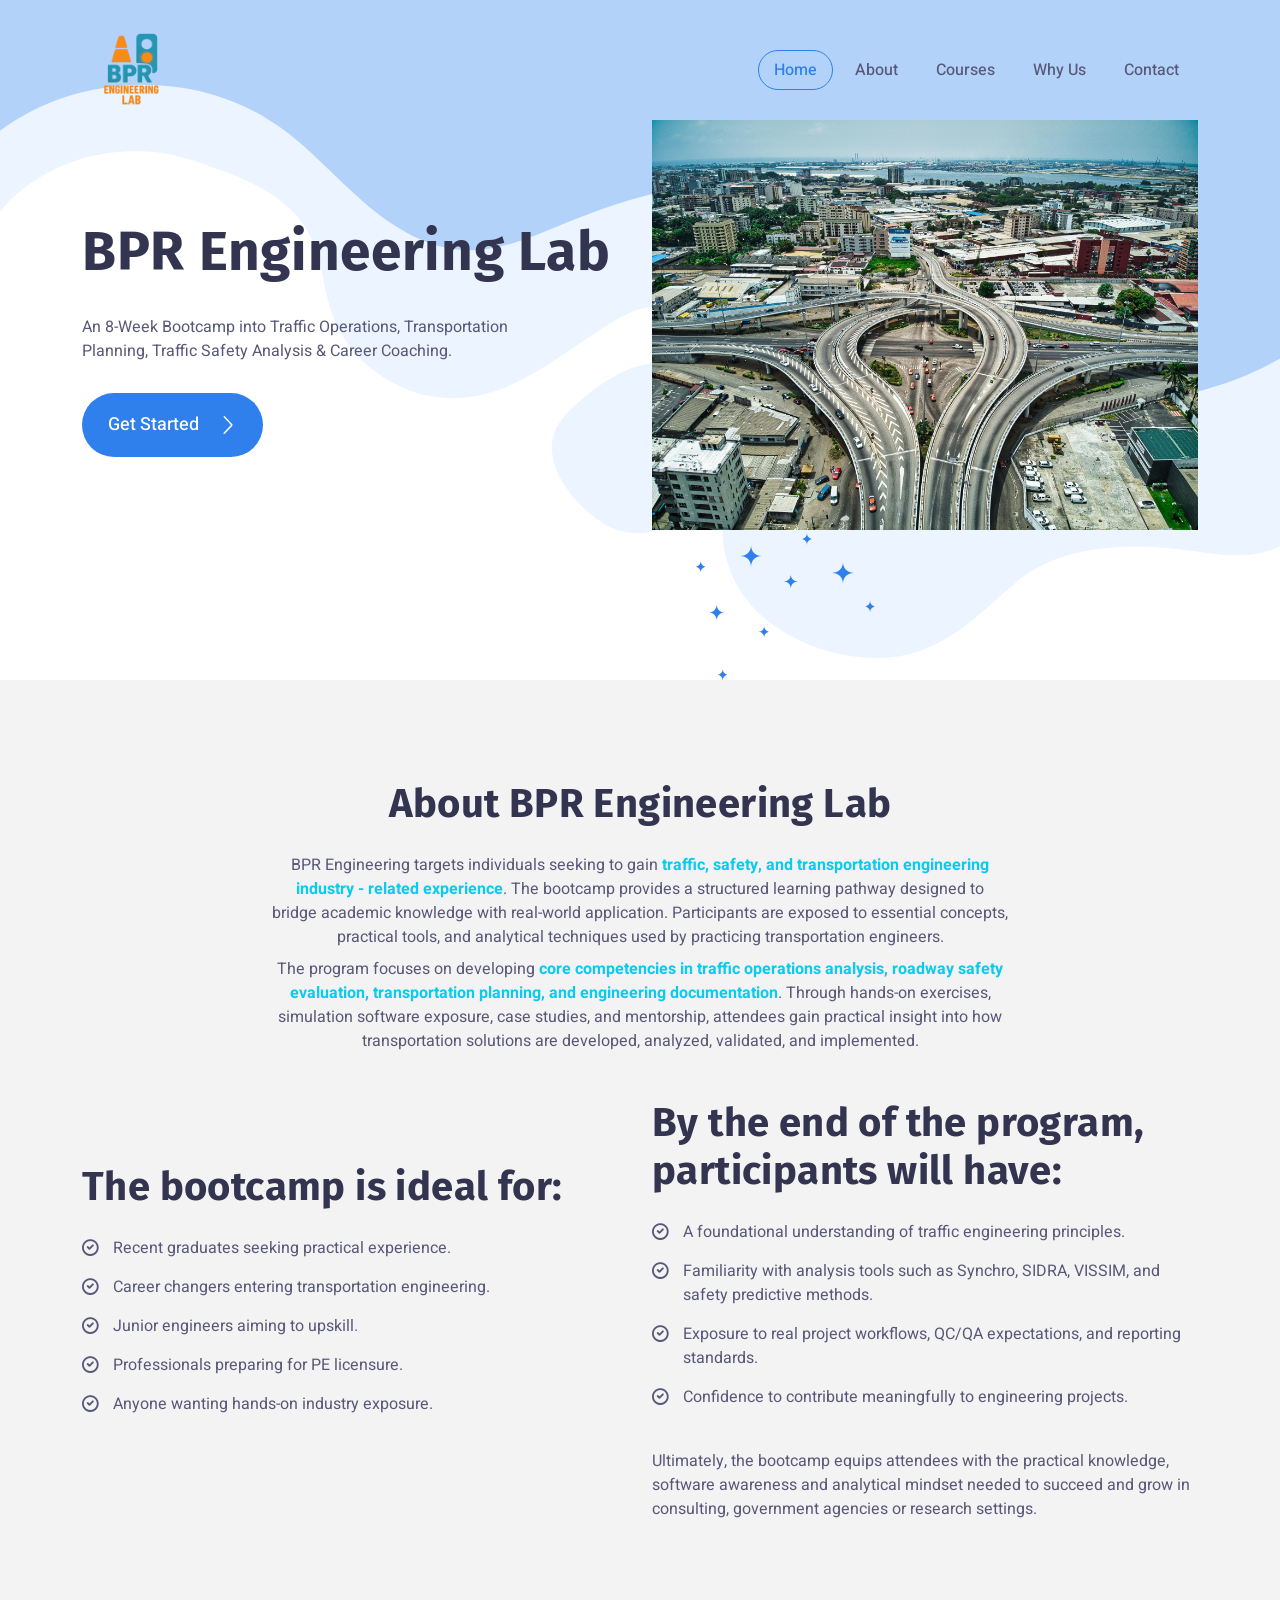
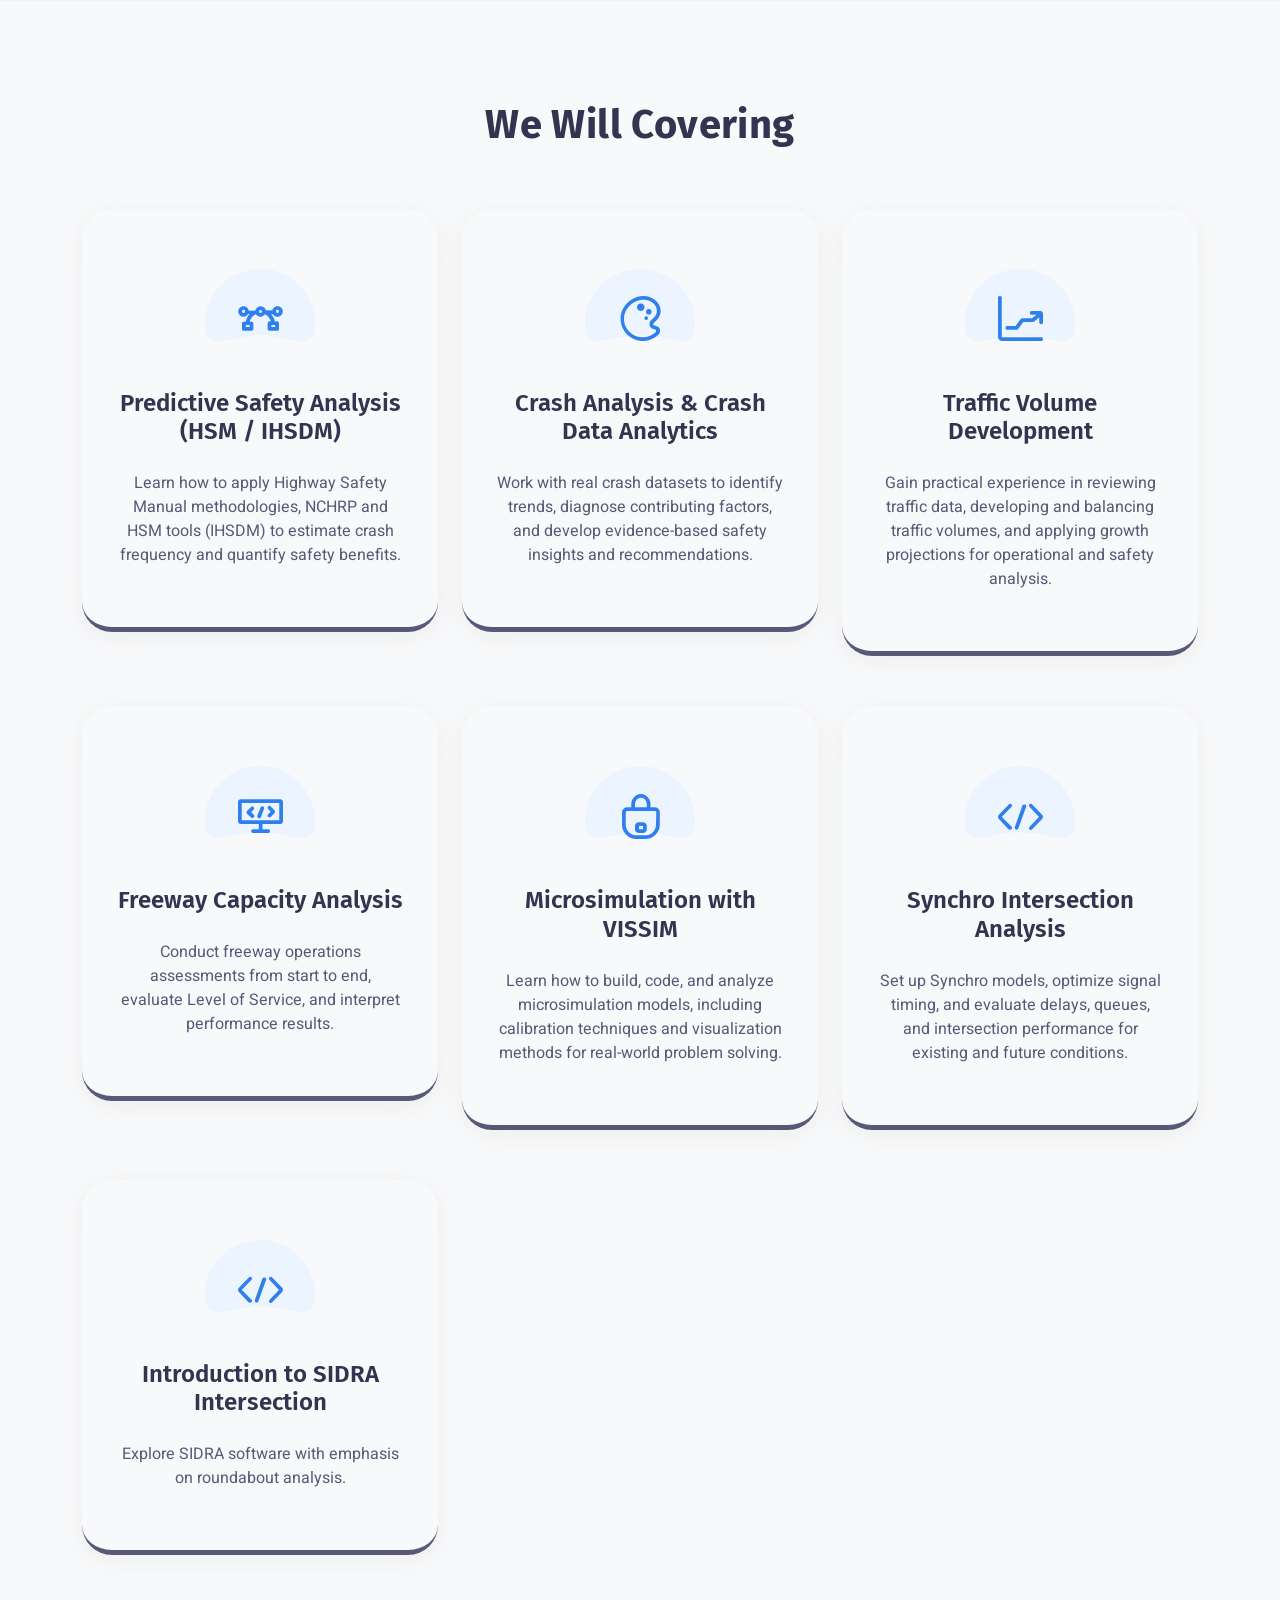
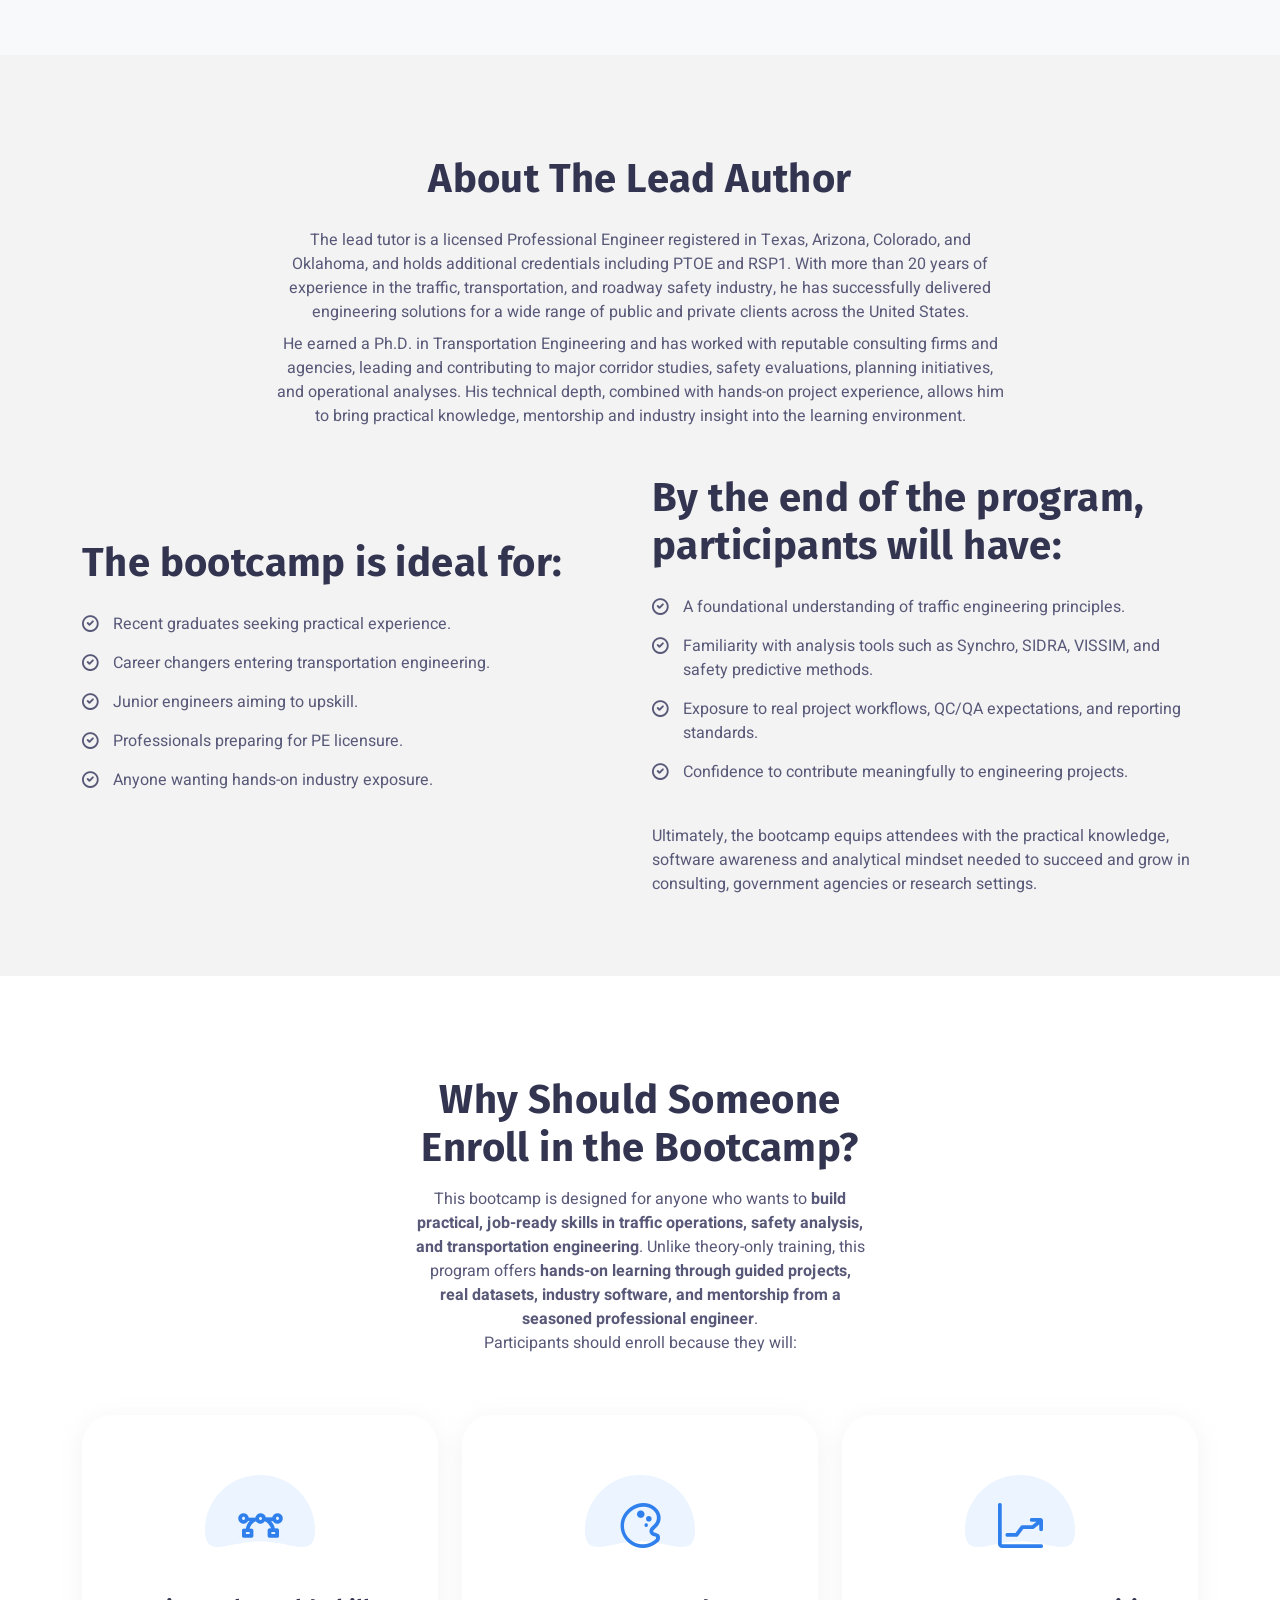
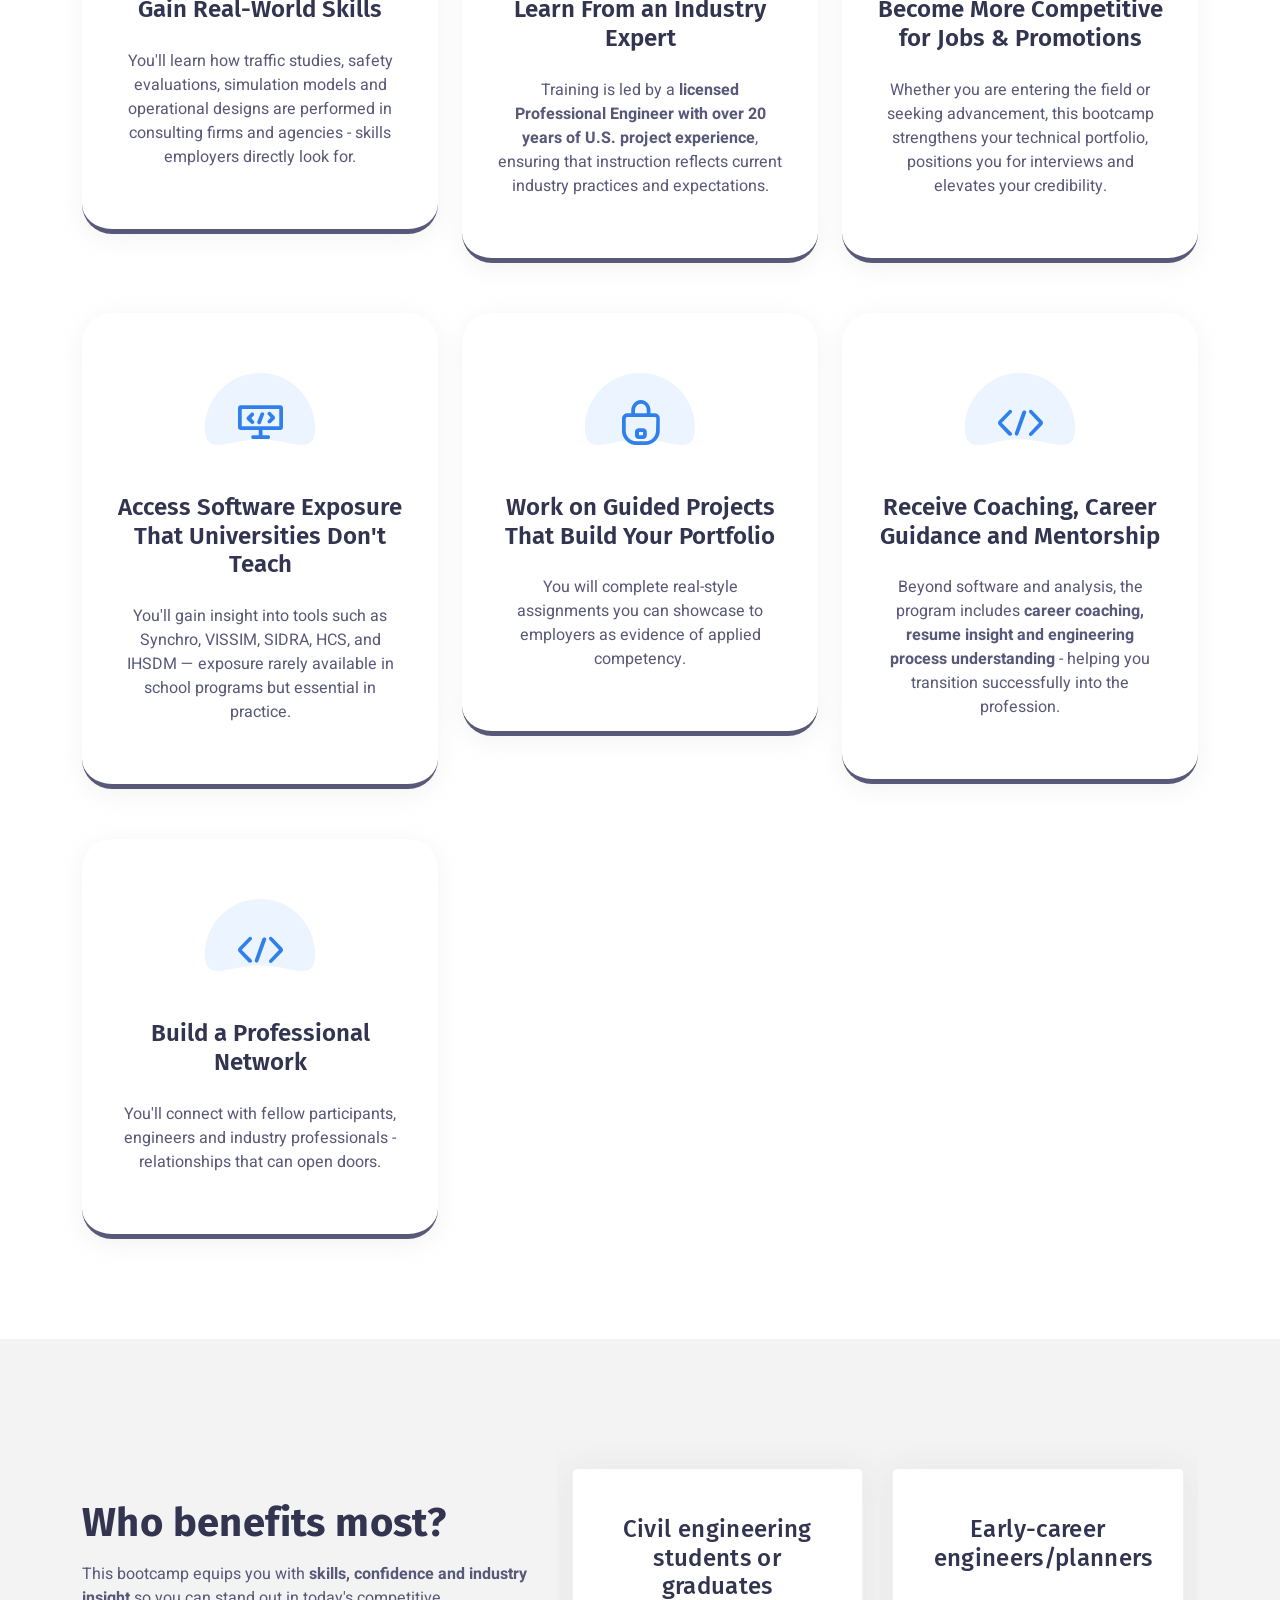
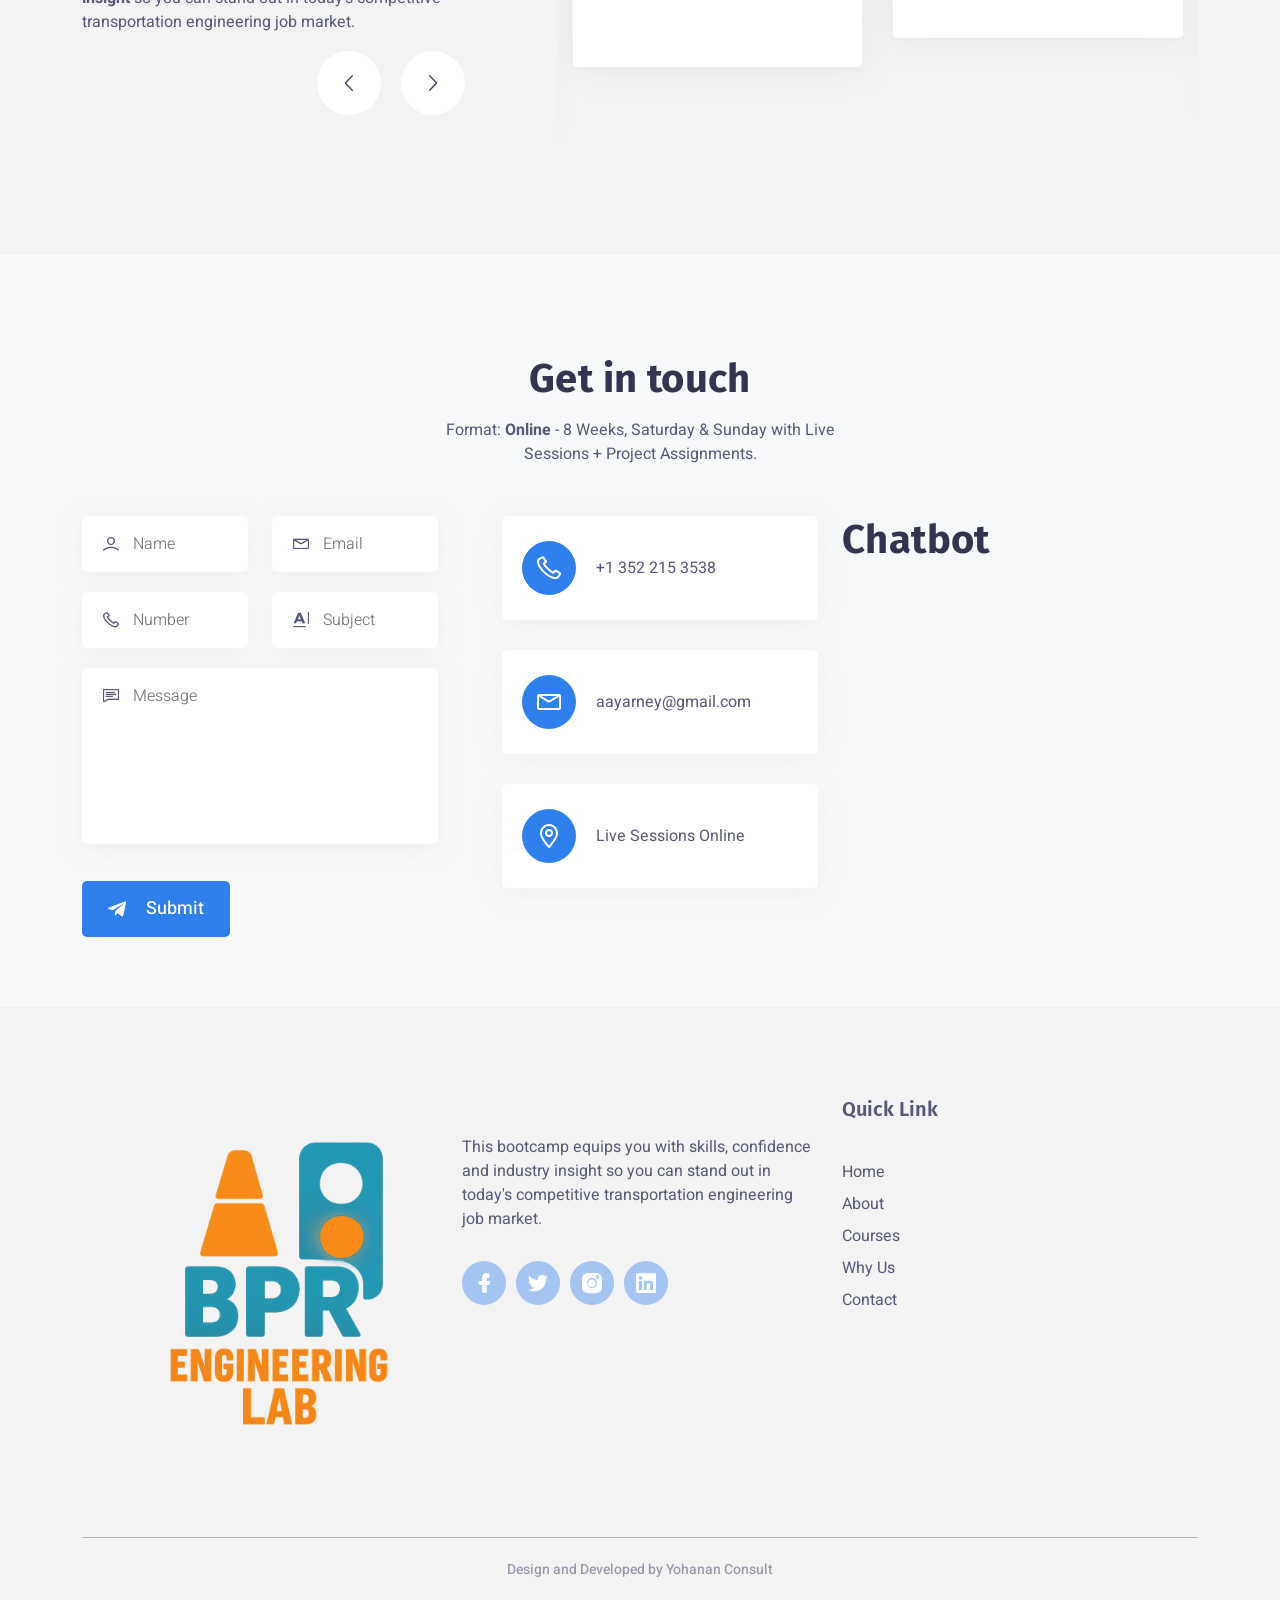
==== commit f3d0684b: "Added ChatBot" ====
--- a/index.html
+++ b/index.html
@@ -1,764 +1,829 @@
 <!DOCTYPE html>
 <html class="no-js" lang="">
-  <head>
-    <meta charset="utf-8" />
-    <meta http-equiv="x-ua-compatible" content="ie=edge" />
-    <title>Home | BPR Engineering Lab</title>
-    <meta name="description" content="BPR Engineering Lab">
-    <meta name="viewport" content="width=device-width, initial-scale=1" />
-    <meta name="keywords"
-        content="BPR, Engineering, Lab, Bootcamp, Traffic Operations, Transportation Planning, Traffic Safety Analysis, Transportation Engineering">
-    
-    <!-- Favicons -->
-    <link rel="icon" href="assets/img/logo/favicon.ico" type="image/x-icon">
-    <link href="assets/img/logo/apple-touch-icon.png" rel="apple-touch-icon">
-    <link href="assets/img/logo/favicon-32x32.png" rel="icon" type="image/png">
-    <link href="assets/img/logo/favicon-16x16.png" rel="icon" type="image/png">
-    <link href="assets/img/logo/android-chrome-192x192.png" rel="icon" type="image/png">
-    <link href="assets/img/logo/android-chrome-512x512.png" rel="icon" type="image/png">
-
-
-    <!-- ========================= CSS here ========================= -->
-    <link rel="stylesheet" href="assets/css/bootstrap-5.0.0-beta1.min.css" />
-    <link rel="stylesheet" href="assets/css/LineIcons.2.0.css"/>
-    <link rel="stylesheet" href="assets/css/tiny-slider.css"/>
-    <link rel="stylesheet" href="assets/css/animate.css"/>
-    <link rel="stylesheet" href="assets/css/lindy-uikit.css"/>
-  </head>
-  <body>
-    <!--[if lte IE 9]>
-      <p class="browserupgrade">
-        You are using an <strong>outdated</strong> browser. Please
-        <a href="https://browsehappy.com/">upgrade your browser</a> to improve
-        your experience and security.
-      </p>
-    <![endif]-->
-
-    <!-- ========================= preloader start ========================= -->
-    <div class="preloader">
-      <div class="loader">
-        <div class="spinner">
-          <div class="spinner-container">
-            <div class="spinner-rotator">
-              <div class="spinner-left">
-                <div class="spinner-circle"></div>
+
+<head>
+  <meta charset="utf-8" />
+  <meta http-equiv="x-ua-compatible" content="ie=edge" />
+  <title>Home | BPR Engineering Lab</title>
+  <meta name="description" content="BPR Engineering Lab">
+  <meta name="viewport" content="width=device-width, initial-scale=1" />
+  <meta name="keywords"
+    content="BPR, Engineering, Lab, Bootcamp, Traffic Operations, Transportation Planning, Traffic Safety Analysis, Transportation Engineering">
+
+  <!-- Favicons -->
+  <link rel="icon" href="assets/img/logo/favicon.ico" type="image/x-icon">
+  <link href="assets/img/logo/apple-touch-icon.png" rel="apple-touch-icon">
+  <link href="assets/img/logo/favicon-32x32.png" rel="icon" type="image/png">
+  <link href="assets/img/logo/favicon-16x16.png" rel="icon" type="image/png">
+  <link href="assets/img/logo/android-chrome-192x192.png" rel="icon" type="image/png">
+  <link href="assets/img/logo/android-chrome-512x512.png" rel="icon" type="image/png">
+
+
+  <!-- ========================= CSS here ========================= -->
+  <link rel="stylesheet" href="assets/css/bootstrap-5.0.0-beta1.min.css" />
+  <link rel="stylesheet" href="assets/css/LineIcons.2.0.css" />
+  <link rel="stylesheet" href="assets/css/tiny-slider.css" />
+  <link rel="stylesheet" href="assets/css/animate.css" />
+  <link rel="stylesheet" href="assets/css/lindy-uikit.css" />
+</head>
+
+<body>
+
+  <!-- ========================= preloader start ========================= -->
+  <div class="preloader">
+    <div class="loader">
+      <div class="spinner">
+        <div class="spinner-container">
+          <div class="spinner-rotator">
+            <div class="spinner-left">
+              <div class="spinner-circle"></div>
+            </div>
+            <div class="spinner-right">
+              <div class="spinner-circle"></div>
+            </div>
+          </div>
+        </div>
+      </div>
+    </div>
+  </div>
+  <!-- ========================= preloader end ========================= -->
+
+  <!-- ========================= hero-section-wrapper-5 start ========================= -->
+  <section id="home" class="hero-section-wrapper-5">
+
+    <!-- ========================= header-6 start ========================= -->
+    <header class="header header-6">
+      <div class="navbar-area">
+        <div class="container">
+          <div class="row align-items-center">
+            <div class="col-lg-12">
+              <nav class="navbar navbar-expand-lg">
+                <a class="navbar-brand" href="index.html">
+                  <img src="assets/img/logo/brp-engineering-logo.png" alt="Logo" height="100" />
+                </a>
+                <button class="navbar-toggler" type="button" data-bs-toggle="collapse"
+                  data-bs-target="#navbarSupportedContent6" aria-controls="navbarSupportedContent6"
+                  aria-expanded="false" aria-label="Toggle navigation">
+                  <span class="toggler-icon"></span>
+                  <span class="toggler-icon"></span>
+                  <span class="toggler-icon"></span>
+                </button>
+
+                <div class="collapse navbar-collapse sub-menu-bar" id="navbarSupportedContent6">
+                  <ul id="nav6" class="navbar-nav ms-auto">
+                    <li class="nav-item">
+                      <a class="page-scroll active" href="#home">Home</a>
+                    </li>
+
+                    <li class="nav-item">
+                      <a class="page-scroll" href="#about">About</a>
+                    </li>
+
+                    <li class="nav-item">
+                      <a class="page-scroll" href="#courses">Courses</a>
+                    </li>
+
+
+                    <li class="nav-item">
+                      <a class="page-scroll" href="#advantage">Why Us</a>
+                    </li>
+                    <li class="nav-item">
+                      <a class="page-scroll" href="#contact">Contact</a>
+                    </li>
+                  </ul>
+                </div>
+                <!-- navbar collapse -->
+              </nav>
+              <!-- navbar -->
+            </div>
+          </div>
+          <!-- row -->
+        </div>
+        <!-- container -->
+      </div>
+      <!-- navbar area -->
+    </header>
+    <!-- ========================= header-6 end ========================= -->
+
+    <!-- ========================= hero-5 start ========================= -->
+    <div class="hero-section hero-style-5 img-bg" style="background-image: url('assets/img/hero/hero-5/hero-bg.svg')">
+      <div class="container">
+        <div class="row">
+          <div class="col-lg-6">
+            <div class="hero-content-wrapper">
+              <h2 class="mb-30 wow fadeInUp" data-wow-delay=".2s">BPR Engineering Lab</h2>
+              <p class="mb-30 wow fadeInUp" data-wow-delay=".4s">An 8-Week Bootcamp into Traffic Operations,
+                Transportation
+                Planning, Traffic Safety Analysis & Career Coaching.</p>
+              <a href="#0" class="button button-lg radius-50 wow fadeInUp" data-wow-delay=".6s">Get Started <i
+                  class="lni lni-chevron-right"></i> </a>
+            </div>
+          </div>
+          <div class="col-lg-6 align-self-end">
+            <div class="hero-image wow fadeInUp" data-wow-delay=".5s">
+              <img src="assets/img/hero/hero-5/new-hero.jpg" alt="">
+            </div>
+          </div>
+        </div>
+      </div>
+    </div>
+    <!-- ========================= hero-5 end ========================= -->
+
+  </section>
+  <!-- ========================= hero-section-wrapper-6 end ========================= -->
+
+  <!-- ========================= about About BPR Engineering Lab start ========================= -->
+  <section id="about" class="about-section about-style-4">
+    <div class="container">
+      <div class="row align-items-center">
+        <div class="col-xl-8 col-lg-8 mb-3 mx-auto text-center">
+          <div class="about-content-wrapper">
+            <div class="section-title mb-30">
+              <h3 class="mb-25 wow fadeInUp" data-wow-delay=".2s">About BPR Engineering Lab</h3>
+              <p class="wow fadeInUp mb-2" data-wow-delay=".3s">
+                BPR Engineering targets individuals seeking to gain <b class="text-info">traffic, safety, and
+                  transportation
+                  engineering industry -
+                  related experience</b>. The bootcamp provides a structured learning pathway designed to
+                bridge academic
+                knowledge with real-world application. Participants are exposed to essential concepts, practical
+                tools, and
+                analytical techniques used by practicing transportation engineers.
+              </p>
+              <p class="wow fadeInUp" data-wow-delay=".4s">
+                The program focuses on developing <b class="text-info">core competencies in traffic operations
+                  analysis, roadway
+                  safety evaluation,
+                  transportation planning, and engineering documentation</b>. Through hands-on exercises,
+                simulation software
+                exposure,
+                case studies, and mentorship, attendees gain practical insight into how transportation solutions
+                are developed,
+                analyzed, validated, and implemented.
+              </p>
+            </div>
+          </div>
+        </div>
+        <div class="col-xl-6 col-lg-6">
+          <div class="about-content-wrapper">
+            <div class="section-title mb-30">
+              <h3 class="mb-25 wow fadeInUp" data-wow-delay=".2s">The bootcamp is ideal for:</h3>
+              <ul>
+                <li class="wow fadeInUp" data-wow-delay=".35s">
+                  <i class="lni lni-checkmark-circle"></i>
+                  Recent graduates seeking practical experience.
+                </li>
+                <li class="wow fadeInUp" data-wow-delay=".4s">
+                  <i class="lni lni-checkmark-circle"></i>
+                  Career changers entering transportation engineering.
+                </li>
+                <li class="wow fadeInUp" data-wow-delay=".45s">
+                  <i class="lni lni-checkmark-circle"></i>
+                  Junior engineers aiming to upskill.
+                </li>
+                <li class="wow fadeInUp" data-wow-delay=".4s">
+                  <i class="lni lni-checkmark-circle"></i>
+                  Professionals preparing for PE licensure.
+                </li>
+                <li class="wow fadeInUp" data-wow-delay=".45s">
+                  <i class="lni lni-checkmark-circle"></i>
+                  Anyone wanting hands-on industry exposure.
+                </li>
+              </ul>
+            </div>
+          </div>
+        </div>
+        <div class="col-xl-6 col-lg-6">
+          <div class="about-content-wrapper">
+            <div class="section-title mb-30">
+              <h3 class="mb-25 wow fadeInUp" data-wow-delay=".2s">By the end of the program, participants will have:
+              </h3>
+              <ul>
+                <li class="wow fadeInUp" data-wow-delay=".35s">
+                  <i class="lni lni-checkmark-circle"></i>
+                  A foundational understanding of traffic engineering principles.
+                </li>
+                <li class="wow fadeInUp" data-wow-delay=".4s">
+                  <i class="lni lni-checkmark-circle"></i>
+                  Familiarity with analysis tools such as Synchro, SIDRA, VISSIM, and safety predictive methods.
+                </li>
+                <li class="wow fadeInUp" data-wow-delay=".45s">
+                  <i class="lni lni-checkmark-circle"></i>
+                  Exposure to real project workflows, QC/QA expectations, and reporting standards.
+                </li>
+                <li class="wow fadeInUp" data-wow-delay=".4s">
+                  <i class="lni lni-checkmark-circle"></i>
+                  Confidence to contribute meaningfully to engineering projects.
+                </li>
+              </ul>
+              <p class="wow fadeInUp mb-2" data-wow-delay=".3s">
+                Ultimately, the bootcamp equips attendees with the practical knowledge, software awareness and
+                analytical mindset
+                needed to succeed and grow in consulting, government agencies or research settings.
+              </p>
+            </div>
+          </div>
+        </div>
+      </div>
+    </div>
+  </section>
+  <!-- ========================= about About BPR Engineering Lab end ========================= -->
+
+  <!-- ========================= feature Courses style-5 start ========================= -->
+  <section id="courses" class="feature-section feature-style-5 bg-light">
+    <div class="container">
+      <div class="row justify-content-center">
+        <div class="col-xxl-5 col-xl-5 col-lg-7 col-md-8">
+          <div class="section-title text-center mb-60">
+            <h3 class="mb-15 wow fadeInUp" data-wow-delay=".2s">We Will Covering</h3>
+          </div>
+        </div>
+      </div>
+
+      <div class="row">
+        <div class="col-lg-4 col-md-6">
+          <div class="single-feature wow fadeInUp" data-wow-delay=".2s">
+            <div class="icon">
+              <i class="lni lni-vector"></i>
+              <svg width="110" height="72" viewBox="0 0 110 72" fill="none" xmlns="http://www.w3.org/2000/svg">
+                <path
+                  d="M110 54.7589C110 85.0014 85.3757 66.2583 55 66.2583C24.6243 66.2583 0 85.0014 0 54.7589C0 24.5164 24.6243 0 55 0C85.3757 0 110 24.5164 110 54.7589Z"
+                  fill="#EBF4FF" />
+              </svg>
+            </div>
+            <div class="content">
+              <h5>Predictive Safety Analysis (HSM / IHSDM)</h5>
+              <p>Learn how to apply Highway Safety Manual methodologies, NCHRP and HSM tools (IHSDM) to estimate crash
+                frequency and
+                quantify safety benefits.</p>
+            </div>
+          </div>
+        </div>
+        <div class="col-lg-4 col-md-6">
+          <div class="single-feature wow fadeInUp" data-wow-delay=".4s">
+            <div class="icon">
+              <i class="lni lni-pallet"></i>
+              <svg width="110" height="72" viewBox="0 0 110 72" fill="none" xmlns="http://www.w3.org/2000/svg">
+                <path
+                  d="M110 54.7589C110 85.0014 85.3757 66.2583 55 66.2583C24.6243 66.2583 0 85.0014 0 54.7589C0 24.5164 24.6243 0 55 0C85.3757 0 110 24.5164 110 54.7589Z"
+                  fill="#EBF4FF" />
+              </svg>
+            </div>
+            <div class="content">
+              <h5>Crash Analysis & Crash Data Analytics</h5>
+              <p>Work with real crash datasets to identify trends, diagnose contributing factors, and develop
+                evidence-based safety insights and recommendations.</p>
+            </div>
+          </div>
+        </div>
+        <div class="col-lg-4 col-md-6">
+          <div class="single-feature wow fadeInUp" data-wow-delay=".6s">
+            <div class="icon">
+              <i class="lni lni-stats-up"></i>
+              <svg width="110" height="72" viewBox="0 0 110 72" fill="none" xmlns="http://www.w3.org/2000/svg">
+                <path
+                  d="M110 54.7589C110 85.0014 85.3757 66.2583 55 66.2583C24.6243 66.2583 0 85.0014 0 54.7589C0 24.5164 24.6243 0 55 0C85.3757 0 110 24.5164 110 54.7589Z"
+                  fill="#EBF4FF" />
+              </svg>
+            </div>
+            <div class="content">
+              <h5>Traffic Volume Development</h5>
+              <p>Gain practical experience in reviewing traffic data, developing and balancing traffic volumes, and
+                applying growth projections for operational and safety analysis.</p>
+            </div>
+          </div>
+        </div>
+        <div class="col-lg-4 col-md-6">
+          <div class="single-feature wow fadeInUp" data-wow-delay=".2s">
+            <div class="icon">
+              <i class="lni lni-code-alt"></i>
+              <svg width="110" height="72" viewBox="0 0 110 72" fill="none" xmlns="http://www.w3.org/2000/svg">
+                <path
+                  d="M110 54.7589C110 85.0014 85.3757 66.2583 55 66.2583C24.6243 66.2583 0 85.0014 0 54.7589C0 24.5164 24.6243 0 55 0C85.3757 0 110 24.5164 110 54.7589Z"
+                  fill="#EBF4FF" />
+              </svg>
+            </div>
+            <div class="content">
+              <h5>Freeway Capacity Analysis</h5>
+              <p>Conduct freeway operations assessments from start to end, evaluate Level of Service, and interpret
+                performance results.</p>
+            </div>
+          </div>
+        </div>
+        <div class="col-lg-4 col-md-6">
+          <div class="single-feature wow fadeInUp" data-wow-delay=".4s">
+            <div class="icon">
+              <i class="lni lni-lock"></i>
+              <svg width="110" height="72" viewBox="0 0 110 72" fill="none" xmlns="http://www.w3.org/2000/svg">
+                <path
+                  d="M110 54.7589C110 85.0014 85.3757 66.2583 55 66.2583C24.6243 66.2583 0 85.0014 0 54.7589C0 24.5164 24.6243 0 55 0C85.3757 0 110 24.5164 110 54.7589Z"
+                  fill="#EBF4FF" />
+              </svg>
+            </div>
+            <div class="content">
+              <h5>Microsimulation with VISSIM</h5>
+              <p>Learn how to build, code, and analyze microsimulation models, including calibration techniques and
+                visualization methods for real-world problem solving.</p>
+            </div>
+          </div>
+        </div>
+        <div class="col-lg-4 col-md-6">
+          <div class="single-feature wow fadeInUp" data-wow-delay=".6s">
+            <div class="icon">
+              <i class="lni lni-code"></i>
+              <svg width="110" height="72" viewBox="0 0 110 72" fill="none" xmlns="http://www.w3.org/2000/svg">
+                <path
+                  d="M110 54.7589C110 85.0014 85.3757 66.2583 55 66.2583C24.6243 66.2583 0 85.0014 0 54.7589C0 24.5164 24.6243 0 55 0C85.3757 0 110 24.5164 110 54.7589Z"
+                  fill="#EBF4FF" />
+              </svg>
+            </div>
+            <div class="content">
+              <h5>Synchro Intersection Analysis</h5>
+              <p>Set up Synchro models, optimize signal timing, and evaluate delays, queues, and intersection
+                performance for existing and future conditions.</p>
+            </div>
+          </div>
+        </div>
+        <div class="col-lg-4 col-md-6">
+          <div class="single-feature wow fadeInUp" data-wow-delay=".6s">
+            <div class="icon">
+              <i class="lni lni-code"></i>
+              <svg width="110" height="72" viewBox="0 0 110 72" fill="none" xmlns="http://www.w3.org/2000/svg">
+                <path
+                  d="M110 54.7589C110 85.0014 85.3757 66.2583 55 66.2583C24.6243 66.2583 0 85.0014 0 54.7589C0 24.5164 24.6243 0 55 0C85.3757 0 110 24.5164 110 54.7589Z"
+                  fill="#EBF4FF" />
+              </svg>
+            </div>
+            <div class="content">
+              <h5>Introduction to SIDRA Intersection</h5>
+              <p>Explore SIDRA software with emphasis on roundabout analysis.</p>
+            </div>
+          </div>
+        </div>
+      </div>
+
+    </div>
+  </section>
+  <!-- ========================= feature Courses style-5 end ========================= -->
+
+  <!-- ========================= about About The Lead Author style-4 start ========================= -->
+  <section id="about" class="about-section about-style-4">
+    <div class="container">
+      <div class="row align-items-center">
+        <div class="col-xl-8 col-lg-8 mb-3 mx-auto text-center">
+          <div class="about-content-wrapper">
+            <div class="section-title mb-30">
+              <h3 class="mb-25 wow fadeInUp" data-wow-delay=".2s">About The Lead Author</h3>
+              <p class="wow fadeInUp mb-2" data-wow-delay=".3s">
+                The lead tutor is a licensed Professional Engineer registered in Texas, Arizona, Colorado, and Oklahoma,
+                and holds
+                additional credentials including PTOE and RSP1. With more than 20 years of experience in the traffic,
+                transportation,
+                and roadway safety industry, he has successfully delivered engineering solutions for a wide range of
+                public and
+                private clients across the United States.
+              </p>
+              <p class="wow fadeInUp" data-wow-delay=".4s">
+                He earned a Ph.D. in Transportation Engineering and has worked with reputable consulting firms and
+                agencies, leading
+                and contributing to major corridor studies, safety evaluations, planning initiatives, and operational
+                analyses. His
+                technical depth, combined with hands-on project experience, allows him to bring practical knowledge,
+                mentorship and
+                industry insight into the learning environment.
+              </p>
+            </div>
+          </div>
+        </div>
+        <div class="col-xl-6 col-lg-6">
+          <div class="about-content-wrapper">
+            <div class="section-title mb-30">
+              <h3 class="mb-25 wow fadeInUp" data-wow-delay=".2s">The bootcamp is ideal for:</h3>
+              <ul>
+                <li class="wow fadeInUp" data-wow-delay=".35s">
+                  <i class="lni lni-checkmark-circle"></i>
+                  Recent graduates seeking practical experience.
+                </li>
+                <li class="wow fadeInUp" data-wow-delay=".4s">
+                  <i class="lni lni-checkmark-circle"></i>
+                  Career changers entering transportation engineering.
+                </li>
+                <li class="wow fadeInUp" data-wow-delay=".45s">
+                  <i class="lni lni-checkmark-circle"></i>
+                  Junior engineers aiming to upskill.
+                </li>
+                <li class="wow fadeInUp" data-wow-delay=".4s">
+                  <i class="lni lni-checkmark-circle"></i>
+                  Professionals preparing for PE licensure.
+                </li>
+                <li class="wow fadeInUp" data-wow-delay=".45s">
+                  <i class="lni lni-checkmark-circle"></i>
+                  Anyone wanting hands-on industry exposure.
+                </li>
+              </ul>
+            </div>
+          </div>
+        </div>
+        <div class="col-xl-6 col-lg-6">
+          <div class="about-content-wrapper">
+            <div class="section-title mb-30">
+              <h3 class="mb-25 wow fadeInUp" data-wow-delay=".2s">By the end of the program, participants will have:
+              </h3>
+              <ul>
+                <li class="wow fadeInUp" data-wow-delay=".35s">
+                  <i class="lni lni-checkmark-circle"></i>
+                  A foundational understanding of traffic engineering principles.
+                </li>
+                <li class="wow fadeInUp" data-wow-delay=".4s">
+                  <i class="lni lni-checkmark-circle"></i>
+                  Familiarity with analysis tools such as Synchro, SIDRA, VISSIM, and safety predictive methods.
+                </li>
+                <li class="wow fadeInUp" data-wow-delay=".45s">
+                  <i class="lni lni-checkmark-circle"></i>
+                  Exposure to real project workflows, QC/QA expectations, and reporting standards.
+                </li>
+                <li class="wow fadeInUp" data-wow-delay=".4s">
+                  <i class="lni lni-checkmark-circle"></i>
+                  Confidence to contribute meaningfully to engineering projects.
+                </li>
+              </ul>
+              <p class="wow fadeInUp mb-2" data-wow-delay=".3s">
+                Ultimately, the bootcamp equips attendees with the practical knowledge, software awareness and
+                analytical mindset
+                needed to succeed and grow in consulting, government agencies or research settings.
+              </p>
+            </div>
+          </div>
+        </div>
+      </div>
+    </div>
+  </section>
+  <!-- ========================= about About The Lead Author style-4 end ========================= -->
+
+  <!-- ========================= feature style-5 start ========================= -->
+  <section id="" class="feature-section feature-style-5">
+    <div class="container">
+      <div class="row justify-content-center">
+        <div class="col-xxl-5 col-xl-5 col-lg-7 col-md-8">
+          <div class="section-title text-center mb-60">
+            <h3 class="mb-15 wow fadeInUp" data-wow-delay=".2s">Why Should Someone Enroll in the Bootcamp?</h3>
+            <p class="wow fadeInUp" data-wow-delay=".4s">
+              This bootcamp is designed for anyone who wants to <b>build practical, job-ready skills in traffic
+                operations, safety
+                analysis, and transportation engineering</b>. Unlike theory-only training, this program offers
+              <b>hands-on
+                learning through guided projects, real datasets, industry software, and mentorship from a seasoned
+                professional
+                engineer</b>.
+            </p>
+            <p class="wow fadeInUp" data-wow-delay=".5s">
+              Participants should enroll because they will:
+            </p>
+          </div>
+        </div>
+      </div>
+
+      <div class="row">
+        <div class="col-lg-4 col-md-6">
+          <div class="single-feature wow fadeInUp" data-wow-delay=".2s">
+            <div class="icon">
+              <i class="lni lni-vector"></i>
+              <svg width="110" height="72" viewBox="0 0 110 72" fill="none" xmlns="http://www.w3.org/2000/svg">
+                <path
+                  d="M110 54.7589C110 85.0014 85.3757 66.2583 55 66.2583C24.6243 66.2583 0 85.0014 0 54.7589C0 24.5164 24.6243 0 55 0C85.3757 0 110 24.5164 110 54.7589Z"
+                  fill="#EBF4FF" />
+              </svg>
+            </div>
+            <div class="content">
+              <h5>Gain Real-World Skills</h5>
+              <p>You'll learn how traffic studies, safety evaluations, simulation models and operational designs are
+                performed in consulting firms and agencies - skills employers directly look for.</p>
+            </div>
+          </div>
+        </div>
+        <div class="col-lg-4 col-md-6">
+          <div class="single-feature wow fadeInUp" data-wow-delay=".4s">
+            <div class="icon">
+              <i class="lni lni-pallet"></i>
+              <svg width="110" height="72" viewBox="0 0 110 72" fill="none" xmlns="http://www.w3.org/2000/svg">
+                <path
+                  d="M110 54.7589C110 85.0014 85.3757 66.2583 55 66.2583C24.6243 66.2583 0 85.0014 0 54.7589C0 24.5164 24.6243 0 55 0C85.3757 0 110 24.5164 110 54.7589Z"
+                  fill="#EBF4FF" />
+              </svg>
+            </div>
+            <div class="content">
+              <h5>Learn From an Industry Expert</h5>
+              <p>Training is led by a <b>licensed Professional Engineer with over 20 years of U.S. project
+                  experience</b>, ensuring that instruction reflects current industry practices and expectations.</p>
+            </div>
+          </div>
+        </div>
+        <div class="col-lg-4 col-md-6">
+          <div class="single-feature wow fadeInUp" data-wow-delay=".6s">
+            <div class="icon">
+              <i class="lni lni-stats-up"></i>
+              <svg width="110" height="72" viewBox="0 0 110 72" fill="none" xmlns="http://www.w3.org/2000/svg">
+                <path
+                  d="M110 54.7589C110 85.0014 85.3757 66.2583 55 66.2583C24.6243 66.2583 0 85.0014 0 54.7589C0 24.5164 24.6243 0 55 0C85.3757 0 110 24.5164 110 54.7589Z"
+                  fill="#EBF4FF" />
+              </svg>
+            </div>
+            <div class="content">
+              <h5>Become More Competitive for Jobs & Promotions</h5>
+              <p>Whether you are entering the field or seeking advancement, this bootcamp strengthens your technical
+                portfolio, positions you for interviews and elevates your credibility.</p>
+            </div>
+          </div>
+        </div>
+        <div class="col-lg-4 col-md-6">
+          <div class="single-feature wow fadeInUp" data-wow-delay=".2s">
+            <div class="icon">
+              <i class="lni lni-code-alt"></i>
+              <svg width="110" height="72" viewBox="0 0 110 72" fill="none" xmlns="http://www.w3.org/2000/svg">
+                <path
+                  d="M110 54.7589C110 85.0014 85.3757 66.2583 55 66.2583C24.6243 66.2583 0 85.0014 0 54.7589C0 24.5164 24.6243 0 55 0C85.3757 0 110 24.5164 110 54.7589Z"
+                  fill="#EBF4FF" />
+              </svg>
+            </div>
+            <div class="content">
+              <h5>Access Software Exposure That Universities Don't Teach</h5>
+              <p>You'll gain insight into tools such as Synchro, VISSIM, SIDRA, HCS, and IHSDM — exposure rarely
+                available in school programs but essential in practice.</p>
+            </div>
+          </div>
+        </div>
+        <div class="col-lg-4 col-md-6">
+          <div class="single-feature wow fadeInUp" data-wow-delay=".4s">
+            <div class="icon">
+              <i class="lni lni-lock"></i>
+              <svg width="110" height="72" viewBox="0 0 110 72" fill="none" xmlns="http://www.w3.org/2000/svg">
+                <path
+                  d="M110 54.7589C110 85.0014 85.3757 66.2583 55 66.2583C24.6243 66.2583 0 85.0014 0 54.7589C0 24.5164 24.6243 0 55 0C85.3757 0 110 24.5164 110 54.7589Z"
+                  fill="#EBF4FF" />
+              </svg>
+            </div>
+            <div class="content">
+              <h5>Work on Guided Projects That Build Your Portfolio</h5>
+              <p>You will complete real-style assignments you can showcase to employers as evidence of applied
+                competency.</p>
+            </div>
+          </div>
+        </div>
+        <div class="col-lg-4 col-md-6">
+          <div class="single-feature wow fadeInUp" data-wow-delay=".6s">
+            <div class="icon">
+              <i class="lni lni-code"></i>
+              <svg width="110" height="72" viewBox="0 0 110 72" fill="none" xmlns="http://www.w3.org/2000/svg">
+                <path
+                  d="M110 54.7589C110 85.0014 85.3757 66.2583 55 66.2583C24.6243 66.2583 0 85.0014 0 54.7589C0 24.5164 24.6243 0 55 0C85.3757 0 110 24.5164 110 54.7589Z"
+                  fill="#EBF4FF" />
+              </svg>
+            </div>
+            <div class="content">
+              <h5>Receive Coaching, Career Guidance and Mentorship</h5>
+              <p>Beyond software and analysis, the program includes <b>career coaching, resume insight and engineering
+                  process understanding</b> - helping you transition successfully into the profession.</p>
+            </div>
+          </div>
+        </div>
+        <div class="col-lg-4 col-md-6">
+          <div class="single-feature wow fadeInUp" data-wow-delay=".6s">
+            <div class="icon">
+              <i class="lni lni-code"></i>
+              <svg width="110" height="72" viewBox="0 0 110 72" fill="none" xmlns="http://www.w3.org/2000/svg">
+                <path
+                  d="M110 54.7589C110 85.0014 85.3757 66.2583 55 66.2583C24.6243 66.2583 0 85.0014 0 54.7589C0 24.5164 24.6243 0 55 0C85.3757 0 110 24.5164 110 54.7589Z"
+                  fill="#EBF4FF" />
+              </svg>
+            </div>
+            <div class="content">
+              <h5>Build a Professional Network</h5>
+              <p>You'll connect with fellow participants, engineers and industry professionals - relationships that can
+                open doors.</p>
+            </div>
+          </div>
+        </div>
+      </div>
+
+    </div>
+  </section>
+  <!-- ========================= feature style-5 end ========================= -->
+
+  <!-- ========================= pricing style-4 start ========================= -->
+  <section id="advantage" class="pricing-section pricing-style-4">
+    <div class="container">
+      <div class="row align-items-center">
+        <div class="col-xl-5 col-lg-6">
+          <div class="section-title mb-60">
+            <h3 class="mb-15 wow fadeInUp" data-wow-delay=".2s">Who benefits most?</h3>
+            <p class="wow fadeInUp" data-wow-delay=".4s">
+              This bootcamp equips you with <b>skills, confidence and industry insight</b> so you can stand out in
+              today's competitive transportation engineering job market.
+            </p>
+          </div>
+        </div>
+        <div class="col-xl-7 col-lg-6">
+          <div class="pricing-active-wrapper wow fadeInUp" data-wow-delay=".4s">
+            <div class="pricing-active">
+              <div class="single-pricing-wrapper">
+                <div class="single-pricing">
+                  <h4>Civil engineering students or graduates</h4>
+                </div>
               </div>
-              <div class="spinner-right">
-                <div class="spinner-circle"></div>
+              <div class="single-pricing-wrapper">
+                <div class="single-pricing">
+                  <h4>Early-career engineers/planners</h4>
+                </div>
               </div>
+              <div class="single-pricing-wrapper">
+                <div class="single-pricing">
+                  <h4>International graduates seeking U.S. industry alignment</h4>
+                </div>
+              </div>
+              <div class="single-pricing-wrapper">
+                <div class="single-pricing">
+                  <h4>Professionals transitioning into traffic or transportation roles</h4>
+                </div>
+              </div>
+
             </div>
           </div>
         </div>
       </div>
     </div>
-    <!-- ========================= preloader end ========================= -->
-
-    <!-- ========================= hero-section-wrapper-5 start ========================= -->
-    <section id="home" class="hero-section-wrapper-5">
-
-      <!-- ========================= header-6 start ========================= -->
-      <header class="header header-6">
-        <div class="navbar-area">
-          <div class="container">
-            <div class="row align-items-center">
-              <div class="col-lg-12">
-                <nav class="navbar navbar-expand-lg">
-                  <a class="navbar-brand" href="index.html">
-                    <img src="assets/img/logo/brp-engineering-logo.png" alt="Logo" height="100" />
-                  </a>
-                  <button class="navbar-toggler" type="button" data-bs-toggle="collapse" data-bs-target="#navbarSupportedContent6" aria-controls="navbarSupportedContent6" aria-expanded="false" aria-label="Toggle navigation">
-                    <span class="toggler-icon"></span>
-                    <span class="toggler-icon"></span>
-                    <span class="toggler-icon"></span>
-                  </button>
-  
-                  <div class="collapse navbar-collapse sub-menu-bar" id="navbarSupportedContent6">
-                    <ul id="nav6" class="navbar-nav ms-auto">
-                      <li class="nav-item">
-                        <a class="page-scroll active" href="#home">Home</a>
-                      </li>
-
-                      <li class="nav-item">
-                        <a class="page-scroll" href="#about">About</a>
-                      </li>
-
-                      <li class="nav-item">
-                        <a class="page-scroll" href="#courses">Courses</a>
-                      </li>
-                      
-
-                      <li class="nav-item">
-                        <a class="page-scroll" href="#advantage">Why Us</a>
-                      </li>
-                      <li class="nav-item">
-                        <a class="page-scroll" href="#contact">Contact</a>
-                      </li>
-                    </ul>
-                  </div>
-                  <!-- navbar collapse -->
-                </nav>
-                <!-- navbar -->
+  </section>
+  <!-- ========================= pricing style-4 end ========================= -->
+
+  <!-- ========================= contact-style-3 start ========================= -->
+  <section id="contact" class="contact-section contact-style-3 bg-light">
+    <div class="container">
+      <div class="row justify-content-center">
+        <div class="col-xxl-5 col-xl-5 col-lg-7 col-md-10">
+          <div class="section-title text-center mb-50">
+            <h3 class="mb-15">Get in touch</h3>
+            <p>Format: <b>Online</b> - 8 Weeks, Saturday & Sunday with Live Sessions + Project Assignments.</p>
+          </div>
+        </div>
+      </div>
+      <div class="row">
+        <div class="col-lg-4">
+          <div class="contact-form-wrapper">
+            <form action="https://formspree.io/f/mbdrrevn" method="POST">
+              <div class="row">
+                <input type="text" name="_gotcha" style="display:none" />
+                <div class="col-md-6">
+                  <div class="single-input">
+                    <input type="text" id="name" name="name" class="form-input" placeholder="Name">
+                    <i class="lni lni-user"></i>
+                  </div>
+                </div>
+                <div class="col-md-6">
+                  <div class="single-input">
+                    <input type="email" id="email" name="email" class="form-input" placeholder="Email">
+                    <i class="lni lni-envelope"></i>
+                  </div>
+                </div>
+                <div class="col-md-6">
+                  <div class="single-input">
+                    <input type="text" id="number" name="number" class="form-input" placeholder="Number">
+                    <i class="lni lni-phone"></i>
+                  </div>
+                </div>
+                <div class="col-md-6">
+                  <div class="single-input">
+                    <input type="text" id="subject" name="subject" class="form-input" placeholder="Subject">
+                    <i class="lni lni-text-format"></i>
+                  </div>
+                </div>
+                <div class="col-md-12">
+                  <div class="single-input">
+                    <textarea name="message" id="message" class="form-input" placeholder="Message" rows="6"></textarea>
+                    <i class="lni lni-comments-alt"></i>
+                  </div>
+                </div>
+                <div class="col-md-12">
+                  <div class="form-button">
+                    <button type="submit" class="button"> <i class="lni lni-telegram-original"></i> Submit</button>
+                  </div>
+                </div>
               </div>
-            </div>
-            <!-- row -->
-          </div>
-          <!-- container -->
-        </div>
-        <!-- navbar area -->
-      </header>
-      <!-- ========================= header-6 end ========================= -->
-
-      <!-- ========================= hero-5 start ========================= -->
-      <div class="hero-section hero-style-5 img-bg" style="background-image: url('assets/img/hero/hero-5/hero-bg.svg')">
-        <div class="container">
-          <div class="row">
-            <div class="col-lg-6">
-              <div class="hero-content-wrapper">
-                <h2 class="mb-30 wow fadeInUp" data-wow-delay=".2s">BPR Engineering Lab</h2>
-                <p class="mb-30 wow fadeInUp" data-wow-delay=".4s">An 8-Week Bootcamp into Traffic Operations, Transportation
-                  Planning, Traffic Safety Analysis & Career Coaching.</p>
-                <a href="#0" class="button button-lg radius-50 wow fadeInUp" data-wow-delay=".6s">Get Started <i
-                    class="lni lni-chevron-right"></i> </a>
+            </form>
+          </div>
+
+        </div>
+
+        <div class="col-lg-4">
+          <div class="left-wrapper">
+            <div class="row">
+              <div class="col-lg-12 col-md-6">
+                <div class="single-item">
+                  <div class="icon">
+                    <i class="lni lni-phone"></i>
+                  </div>
+                  <div class="text">
+                    <p>+1 352 215 3538</p>
+                  </div>
+                </div>
               </div>
-            </div>
-            <div class="col-lg-6 align-self-end">
-              <div class="hero-image wow fadeInUp" data-wow-delay=".5s">
-                <img src="assets/img/hero/hero-5/new-hero.jpg" alt="">
+              <div class="col-lg-12 col-md-6">
+                <div class="single-item">
+                  <div class="icon">
+                    <i class="lni lni-envelope"></i>
+                  </div>
+                  <div class="text">
+                    <p>aayarney@gmail.com</p>
+                  </div>
+                </div>
               </div>
-            </div>
-          </div>
-        </div>
-      </div>
-      <!-- ========================= hero-5 end ========================= -->
-
-    </section>
-    <!-- ========================= hero-section-wrapper-6 end ========================= -->
-
-    <!-- ========================= about About BPR Engineering Lab start ========================= -->
-    <section id="about" class="about-section about-style-4">
-      <div class="container">
-        <div class="row align-items-center">
-          <div class="col-xl-8 col-lg-8 mb-3 mx-auto text-center">
-            <div class="about-content-wrapper">
-              <div class="section-title mb-30">
-                <h3 class="mb-25 wow fadeInUp" data-wow-delay=".2s">About BPR Engineering Lab</h3>
-                <p class="wow fadeInUp mb-2" data-wow-delay=".3s">
-                  BPR Engineering targets individuals seeking to gain <b class="text-info">traffic, safety, and
-                    transportation
-                    engineering industry -
-                    related experience</b>. The bootcamp provides a structured learning pathway designed to
-                  bridge academic
-                  knowledge with real-world application. Participants are exposed to essential concepts, practical
-                  tools, and
-                  analytical techniques used by practicing transportation engineers.
-                </p>
-                <p class="wow fadeInUp" data-wow-delay=".4s">
-                  The program focuses on developing <b class="text-info">core competencies in traffic operations
-                    analysis, roadway
-                    safety evaluation,
-                    transportation planning, and engineering documentation</b>. Through hands-on exercises,
-                  simulation software
-                  exposure,
-                  case studies, and mentorship, attendees gain practical insight into how transportation solutions
-                  are developed,
-                  analyzed, validated, and implemented.
-                </p>
+              <div class="col-lg-12 col-md-6">
+                <div class="single-item">
+                  <div class="icon">
+                    <i class="lni lni-map-marker"></i>
+                  </div>
+                  <div class="text">
+                    <p>Live Sessions Online</p>
+                  </div>
+                </div>
               </div>
             </div>
-          </div>
-          <div class="col-xl-6 col-lg-6">
-            <div class="about-content-wrapper">
-              <div class="section-title mb-30">
-                <h3 class="mb-25 wow fadeInUp" data-wow-delay=".2s">The bootcamp is ideal for:</h3>
-                <ul>
-                  <li class="wow fadeInUp" data-wow-delay=".35s">
-                    <i class="lni lni-checkmark-circle"></i>
-                    Recent graduates seeking practical experience.
-                  </li>
-                  <li class="wow fadeInUp" data-wow-delay=".4s">
-                    <i class="lni lni-checkmark-circle"></i>
-                    Career changers entering transportation engineering.
-                  </li>
-                  <li class="wow fadeInUp" data-wow-delay=".45s">
-                    <i class="lni lni-checkmark-circle"></i>
-                    Junior engineers aiming to upskill.
-                  </li>
-                  <li class="wow fadeInUp" data-wow-delay=".4s">
-                    <i class="lni lni-checkmark-circle"></i>
-                    Professionals preparing for PE licensure.
-                  </li>
-                  <li class="wow fadeInUp" data-wow-delay=".45s">
-                    <i class="lni lni-checkmark-circle"></i>
-                    Anyone wanting hands-on industry exposure.
-                  </li>
-                </ul>
+
+          </div>
+        </div>
+
+        <div class="col-lg-4">
+          <h3 class="mb-25 wow fadeInUp" data-wow-delay=".2s">Chatbot</h3>
+          <div class="left-wrapper">
+            <zapier-interfaces-chatbot-embed is-popup='false' chatbot-id='cmla2s0ku001um5hbw2rjvmhy' height='600px'
+              width='400px'></zapier-interfaces-chatbot-embed>
+
+          </div>
+        </div>
+      </div>
+    </div>
+  </section>
+  <!-- ========================= contact-style-3 end ========================= -->
+
+  <!-- ========================= footer style-4 start ========================= -->
+  <footer class="footer footer-style-4">
+    <div class="container">
+      <div class="widget-wrapper">
+        <div class="row">
+          <div class="col-xl-4 col-lg-4 col-md-6">
+            <div class="footer-widget wow fadeInUp" data-wow-delay=".2s">
+              <div class="logo">
+                <a href="#0"> <img src="assets/img/logo/brp-engineering-logo.png" alt="" width="400"> </a>
               </div>
             </div>
           </div>
-          <div class="col-xl-6 col-lg-6">
-            <div class="about-content-wrapper">
-              <div class="section-title mb-30">
-                <h3 class="mb-25 wow fadeInUp" data-wow-delay=".2s">By the end of the program, participants will have:</h3>
-                <ul>
-                  <li class="wow fadeInUp" data-wow-delay=".35s">
-                    <i class="lni lni-checkmark-circle"></i>
-                    A foundational understanding of traffic engineering principles.
-                  </li>
-                  <li class="wow fadeInUp" data-wow-delay=".4s">
-                    <i class="lni lni-checkmark-circle"></i>
-                    Familiarity with analysis tools such as Synchro, SIDRA, VISSIM, and safety predictive methods.
-                  </li>
-                  <li class="wow fadeInUp" data-wow-delay=".45s">
-                    <i class="lni lni-checkmark-circle"></i>
-                    Exposure to real project workflows, QC/QA expectations, and reporting standards.
-                  </li>
-                  <li class="wow fadeInUp" data-wow-delay=".4s">
-                    <i class="lni lni-checkmark-circle"></i>
-                    Confidence to contribute meaningfully to engineering projects.
-                  </li>
-                </ul>
-                <p class="wow fadeInUp mb-2" data-wow-delay=".3s">
-                  Ultimately, the bootcamp equips attendees with the practical knowledge, software awareness and analytical mindset
-                  needed to succeed and grow in consulting, government agencies or research settings.
-                </p>
-              </div>
-            </div>
-          </div>
-        </div>
-      </div>
-    </section>
-    <!-- ========================= about About BPR Engineering Lab end ========================= -->
-
-    <!-- ========================= feature Courses style-5 start ========================= -->
-    <section id="courses" class="feature-section feature-style-5 bg-light">
-      <div class="container">
-        <div class="row justify-content-center">
-          <div class="col-xxl-5 col-xl-5 col-lg-7 col-md-8">
-            <div class="section-title text-center mb-60">
-              <h3 class="mb-15 wow fadeInUp" data-wow-delay=".2s">We Will Covering</h3>
-            </div>
-          </div>
-        </div>
-
-        <div class="row">
-          <div class="col-lg-4 col-md-6">
-            <div class="single-feature wow fadeInUp" data-wow-delay=".2s">
-              <div class="icon">
-                <i class="lni lni-vector"></i>
-                <svg width="110" height="72" viewBox="0 0 110 72" fill="none" xmlns="http://www.w3.org/2000/svg">
-                  <path d="M110 54.7589C110 85.0014 85.3757 66.2583 55 66.2583C24.6243 66.2583 0 85.0014 0 54.7589C0 24.5164 24.6243 0 55 0C85.3757 0 110 24.5164 110 54.7589Z" fill="#EBF4FF"/>
-                  </svg>                  
-              </div>
-              <div class="content">
-                <h5>Predictive Safety Analysis (HSM / IHSDM)</h5>
-                <p>Learn how to apply Highway Safety Manual methodologies, NCHRP and HSM tools (IHSDM) to estimate crash frequency and
-                  quantify safety benefits.</p>
-              </div>
-            </div>
-          </div>
-          <div class="col-lg-4 col-md-6">
-            <div class="single-feature wow fadeInUp" data-wow-delay=".4s">
-              <div class="icon">
-                <i class="lni lni-pallet"></i>
-                <svg width="110" height="72" viewBox="0 0 110 72" fill="none" xmlns="http://www.w3.org/2000/svg">
-                  <path d="M110 54.7589C110 85.0014 85.3757 66.2583 55 66.2583C24.6243 66.2583 0 85.0014 0 54.7589C0 24.5164 24.6243 0 55 0C85.3757 0 110 24.5164 110 54.7589Z" fill="#EBF4FF"/>
-                  </svg> 
-              </div>
-              <div class="content">
-                <h5>Crash Analysis & Crash Data Analytics</h5>
-                <p>Work with real crash datasets to identify trends, diagnose contributing factors, and develop evidence-based safety insights and recommendations.</p>
-              </div>
-            </div>
-          </div>
-          <div class="col-lg-4 col-md-6">
-            <div class="single-feature wow fadeInUp" data-wow-delay=".6s">
-              <div class="icon">
-                <i class="lni lni-stats-up"></i>
-                <svg width="110" height="72" viewBox="0 0 110 72" fill="none" xmlns="http://www.w3.org/2000/svg">
-                  <path d="M110 54.7589C110 85.0014 85.3757 66.2583 55 66.2583C24.6243 66.2583 0 85.0014 0 54.7589C0 24.5164 24.6243 0 55 0C85.3757 0 110 24.5164 110 54.7589Z" fill="#EBF4FF"/>
-                  </svg> 
-              </div>
-              <div class="content">
-                <h5>Traffic Volume Development</h5>
-                <p>Gain practical experience in reviewing traffic data, developing and balancing traffic volumes, and applying growth projections for operational and safety analysis.</p>
-              </div>
-            </div>
-          </div>
-          <div class="col-lg-4 col-md-6">
-            <div class="single-feature wow fadeInUp" data-wow-delay=".2s">
-              <div class="icon">
-                <i class="lni lni-code-alt"></i>
-                <svg width="110" height="72" viewBox="0 0 110 72" fill="none" xmlns="http://www.w3.org/2000/svg">
-                  <path d="M110 54.7589C110 85.0014 85.3757 66.2583 55 66.2583C24.6243 66.2583 0 85.0014 0 54.7589C0 24.5164 24.6243 0 55 0C85.3757 0 110 24.5164 110 54.7589Z" fill="#EBF4FF"/>
-                  </svg> 
-              </div>
-              <div class="content">
-                <h5>Freeway Capacity Analysis</h5>
-                <p>Conduct freeway operations assessments from start to end, evaluate Level of Service, and interpret performance results.</p>
-              </div>
-            </div>
-          </div>
-          <div class="col-lg-4 col-md-6">
-            <div class="single-feature wow fadeInUp" data-wow-delay=".4s">
-              <div class="icon">
-                <i class="lni lni-lock"></i>
-                <svg width="110" height="72" viewBox="0 0 110 72" fill="none" xmlns="http://www.w3.org/2000/svg">
-                  <path d="M110 54.7589C110 85.0014 85.3757 66.2583 55 66.2583C24.6243 66.2583 0 85.0014 0 54.7589C0 24.5164 24.6243 0 55 0C85.3757 0 110 24.5164 110 54.7589Z" fill="#EBF4FF"/>
-                  </svg> 
-              </div>
-              <div class="content">
-                <h5>Microsimulation with VISSIM</h5>
-                <p>Learn how to build, code, and analyze microsimulation models, including calibration techniques and visualization methods for real-world problem solving.</p>
-              </div>
-            </div>
-          </div>
-          <div class="col-lg-4 col-md-6">
-            <div class="single-feature wow fadeInUp" data-wow-delay=".6s">
-              <div class="icon">
-                <i class="lni lni-code"></i>
-                <svg width="110" height="72" viewBox="0 0 110 72" fill="none" xmlns="http://www.w3.org/2000/svg">
-                  <path d="M110 54.7589C110 85.0014 85.3757 66.2583 55 66.2583C24.6243 66.2583 0 85.0014 0 54.7589C0 24.5164 24.6243 0 55 0C85.3757 0 110 24.5164 110 54.7589Z" fill="#EBF4FF"/>
-                  </svg> 
-              </div>
-              <div class="content">
-                <h5>Synchro Intersection Analysis</h5>
-                <p>Set up Synchro models, optimize signal timing, and evaluate delays, queues, and intersection performance for existing and future conditions.</p>
-              </div>
-            </div>
-          </div>
-          <div class="col-lg-4 col-md-6">
-            <div class="single-feature wow fadeInUp" data-wow-delay=".6s">
-              <div class="icon">
-                <i class="lni lni-code"></i>
-                <svg width="110" height="72" viewBox="0 0 110 72" fill="none" xmlns="http://www.w3.org/2000/svg">
-                  <path d="M110 54.7589C110 85.0014 85.3757 66.2583 55 66.2583C24.6243 66.2583 0 85.0014 0 54.7589C0 24.5164 24.6243 0 55 0C85.3757 0 110 24.5164 110 54.7589Z" fill="#EBF4FF"/>
-                  </svg> 
-              </div>
-              <div class="content">
-                <h5>Introduction to SIDRA Intersection</h5>
-                <p>Explore SIDRA software with emphasis on roundabout analysis.</p>
-              </div>
-            </div>
-          </div>
-        </div>
-
-      </div>
-    </section>
-    <!-- ========================= feature Courses style-5 end ========================= -->
-
-    <!-- ========================= about About The Lead Author style-4 start ========================= -->
-    <section id="about" class="about-section about-style-4">
-      <div class="container">
-        <div class="row align-items-center">
-          <div class="col-xl-8 col-lg-8 mb-3 mx-auto text-center">
-            <div class="about-content-wrapper">
-              <div class="section-title mb-30">
-                <h3 class="mb-25 wow fadeInUp" data-wow-delay=".2s">About The Lead Author</h3>
-                <p class="wow fadeInUp mb-2" data-wow-delay=".3s">
-                  The lead tutor is a licensed Professional Engineer registered in Texas, Arizona, Colorado, and Oklahoma, and holds
-                  additional credentials including PTOE and RSP1. With more than 20 years of experience in the traffic, transportation,
-                  and roadway safety industry, he has successfully delivered engineering solutions for a wide range of public and
-                  private clients across the United States.
-                </p>
-                <p class="wow fadeInUp" data-wow-delay=".4s">
-                  He earned a Ph.D. in Transportation Engineering and has worked with reputable consulting firms and agencies, leading
-                  and contributing to major corridor studies, safety evaluations, planning initiatives, and operational analyses. His
-                  technical depth, combined with hands-on project experience, allows him to bring practical knowledge, mentorship and
-                  industry insight into the learning environment.
-                </p>
-              </div>
-            </div>
-          </div>
-          <div class="col-xl-6 col-lg-6">
-            <div class="about-content-wrapper">
-              <div class="section-title mb-30">
-                <h3 class="mb-25 wow fadeInUp" data-wow-delay=".2s">The bootcamp is ideal for:</h3>
-                <ul>
-                  <li class="wow fadeInUp" data-wow-delay=".35s">
-                    <i class="lni lni-checkmark-circle"></i>
-                    Recent graduates seeking practical experience.
-                  </li>
-                  <li class="wow fadeInUp" data-wow-delay=".4s">
-                    <i class="lni lni-checkmark-circle"></i>
-                    Career changers entering transportation engineering.
-                  </li>
-                  <li class="wow fadeInUp" data-wow-delay=".45s">
-                    <i class="lni lni-checkmark-circle"></i>
-                    Junior engineers aiming to upskill.
-                  </li>
-                  <li class="wow fadeInUp" data-wow-delay=".4s">
-                    <i class="lni lni-checkmark-circle"></i>
-                    Professionals preparing for PE licensure.
-                  </li>
-                  <li class="wow fadeInUp" data-wow-delay=".45s">
-                    <i class="lni lni-checkmark-circle"></i>
-                    Anyone wanting hands-on industry exposure.
-                  </li>
-                </ul>
-              </div>
-            </div>
-          </div>
-          <div class="col-xl-6 col-lg-6">
-            <div class="about-content-wrapper">
-              <div class="section-title mb-30">
-                <h3 class="mb-25 wow fadeInUp" data-wow-delay=".2s">By the end of the program, participants will have:</h3>
-                <ul>
-                  <li class="wow fadeInUp" data-wow-delay=".35s">
-                    <i class="lni lni-checkmark-circle"></i>
-                    A foundational understanding of traffic engineering principles.
-                  </li>
-                  <li class="wow fadeInUp" data-wow-delay=".4s">
-                    <i class="lni lni-checkmark-circle"></i>
-                    Familiarity with analysis tools such as Synchro, SIDRA, VISSIM, and safety predictive methods.
-                  </li>
-                  <li class="wow fadeInUp" data-wow-delay=".45s">
-                    <i class="lni lni-checkmark-circle"></i>
-                    Exposure to real project workflows, QC/QA expectations, and reporting standards.
-                  </li>
-                  <li class="wow fadeInUp" data-wow-delay=".4s">
-                    <i class="lni lni-checkmark-circle"></i>
-                    Confidence to contribute meaningfully to engineering projects.
-                  </li>
-                </ul>
-                <p class="wow fadeInUp mb-2" data-wow-delay=".3s">
-                  Ultimately, the bootcamp equips attendees with the practical knowledge, software awareness and analytical mindset
-                  needed to succeed and grow in consulting, government agencies or research settings.
-                </p>
-              </div>
-            </div>
-          </div>
-        </div>
-      </div>
-    </section>
-    <!-- ========================= about About The Lead Author style-4 end ========================= -->
-
-    <!-- ========================= feature style-5 start ========================= -->
-    <section id="" class="feature-section feature-style-5">
-      <div class="container">
-        <div class="row justify-content-center">
-          <div class="col-xxl-5 col-xl-5 col-lg-7 col-md-8">
-            <div class="section-title text-center mb-60">
-              <h3 class="mb-15 wow fadeInUp" data-wow-delay=".2s">Why Should Someone Enroll in the Bootcamp?</h3>
-              <p class="wow fadeInUp" data-wow-delay=".4s">
-                This bootcamp is designed for anyone who wants to <b>build practical, job-ready skills in traffic operations, safety
-                  analysis, and transportation engineering</b>. Unlike theory-only training, this program offers <b>hands-on
-                  learning through guided projects, real datasets, industry software, and mentorship from a seasoned professional
-                  engineer</b>.
+          <div class="col-xl-4 col-lg-4 col-md-6 col-sm-6">
+            <div class="footer-widget wow fadeInUp" data-wow-delay=".4s">
+              <p class="desc pt-5">
+                This bootcamp equips you with skills, confidence and industry insight so you can stand out in today's
+                competitive
+                transportation engineering job market.
               </p>
-              <p class="wow fadeInUp" data-wow-delay=".5s">
-                Participants should enroll because they will:
-              </p>
-            </div>
-          </div>
-        </div>
-
-        <div class="row">
-          <div class="col-lg-4 col-md-6">
-            <div class="single-feature wow fadeInUp" data-wow-delay=".2s">
-              <div class="icon">
-                <i class="lni lni-vector"></i>
-                <svg width="110" height="72" viewBox="0 0 110 72" fill="none" xmlns="http://www.w3.org/2000/svg">
-                  <path d="M110 54.7589C110 85.0014 85.3757 66.2583 55 66.2583C24.6243 66.2583 0 85.0014 0 54.7589C0 24.5164 24.6243 0 55 0C85.3757 0 110 24.5164 110 54.7589Z" fill="#EBF4FF"/>
-                  </svg>                  
-              </div>
-              <div class="content">
-                <h5>Gain Real-World Skills</h5>
-                <p>You'll learn how traffic studies, safety evaluations, simulation models and operational designs are performed in consulting firms and agencies - skills employers directly look for.</p>
-              </div>
-            </div>
-          </div>
-          <div class="col-lg-4 col-md-6">
-            <div class="single-feature wow fadeInUp" data-wow-delay=".4s">
-              <div class="icon">
-                <i class="lni lni-pallet"></i>
-                <svg width="110" height="72" viewBox="0 0 110 72" fill="none" xmlns="http://www.w3.org/2000/svg">
-                  <path d="M110 54.7589C110 85.0014 85.3757 66.2583 55 66.2583C24.6243 66.2583 0 85.0014 0 54.7589C0 24.5164 24.6243 0 55 0C85.3757 0 110 24.5164 110 54.7589Z" fill="#EBF4FF"/>
-                  </svg> 
-              </div>
-              <div class="content">
-                <h5>Learn From an Industry Expert</h5>
-                <p>Training is led by a <b>licensed Professional Engineer with over 20 years of U.S. project experience</b>, ensuring that instruction reflects current industry practices and expectations.</p>
-              </div>
-            </div>
-          </div>
-          <div class="col-lg-4 col-md-6">
-            <div class="single-feature wow fadeInUp" data-wow-delay=".6s">
-              <div class="icon">
-                <i class="lni lni-stats-up"></i>
-                <svg width="110" height="72" viewBox="0 0 110 72" fill="none" xmlns="http://www.w3.org/2000/svg">
-                  <path d="M110 54.7589C110 85.0014 85.3757 66.2583 55 66.2583C24.6243 66.2583 0 85.0014 0 54.7589C0 24.5164 24.6243 0 55 0C85.3757 0 110 24.5164 110 54.7589Z" fill="#EBF4FF"/>
-                  </svg> 
-              </div>
-              <div class="content">
-                <h5>Become More Competitive for Jobs & Promotions</h5>
-                <p>Whether you are entering the field or seeking advancement, this bootcamp strengthens your technical portfolio, positions you for interviews and elevates your credibility.</p>
-              </div>
-            </div>
-          </div>
-          <div class="col-lg-4 col-md-6">
-            <div class="single-feature wow fadeInUp" data-wow-delay=".2s">
-              <div class="icon">
-                <i class="lni lni-code-alt"></i>
-                <svg width="110" height="72" viewBox="0 0 110 72" fill="none" xmlns="http://www.w3.org/2000/svg">
-                  <path d="M110 54.7589C110 85.0014 85.3757 66.2583 55 66.2583C24.6243 66.2583 0 85.0014 0 54.7589C0 24.5164 24.6243 0 55 0C85.3757 0 110 24.5164 110 54.7589Z" fill="#EBF4FF"/>
-                  </svg> 
-              </div>
-              <div class="content">
-                <h5>Access Software Exposure That Universities Don't Teach</h5>
-                <p>You'll gain insight into tools such as Synchro, VISSIM, SIDRA, HCS, and IHSDM — exposure rarely available in school programs but essential in practice.</p>
-              </div>
-            </div>
-          </div>
-          <div class="col-lg-4 col-md-6">
-            <div class="single-feature wow fadeInUp" data-wow-delay=".4s">
-              <div class="icon">
-                <i class="lni lni-lock"></i>
-                <svg width="110" height="72" viewBox="0 0 110 72" fill="none" xmlns="http://www.w3.org/2000/svg">
-                  <path d="M110 54.7589C110 85.0014 85.3757 66.2583 55 66.2583C24.6243 66.2583 0 85.0014 0 54.7589C0 24.5164 24.6243 0 55 0C85.3757 0 110 24.5164 110 54.7589Z" fill="#EBF4FF"/>
-                  </svg> 
-              </div>
-              <div class="content">
-                <h5>Work on Guided Projects That Build Your Portfolio</h5>
-                <p>You will complete real-style assignments you can showcase to employers as evidence of applied competency.</p>
-              </div>
-            </div>
-          </div>
-          <div class="col-lg-4 col-md-6">
-            <div class="single-feature wow fadeInUp" data-wow-delay=".6s">
-              <div class="icon">
-                <i class="lni lni-code"></i>
-                <svg width="110" height="72" viewBox="0 0 110 72" fill="none" xmlns="http://www.w3.org/2000/svg">
-                  <path d="M110 54.7589C110 85.0014 85.3757 66.2583 55 66.2583C24.6243 66.2583 0 85.0014 0 54.7589C0 24.5164 24.6243 0 55 0C85.3757 0 110 24.5164 110 54.7589Z" fill="#EBF4FF"/>
-                  </svg> 
-              </div>
-              <div class="content">
-                <h5>Receive Coaching, Career Guidance and Mentorship</h5>
-                <p>Beyond software and analysis, the program includes <b>career coaching, resume insight and engineering process understanding</b> - helping you transition successfully into the profession.</p>
-              </div>
-            </div>
-          </div>
-          <div class="col-lg-4 col-md-6">
-            <div class="single-feature wow fadeInUp" data-wow-delay=".6s">
-              <div class="icon">
-                <i class="lni lni-code"></i>
-                <svg width="110" height="72" viewBox="0 0 110 72" fill="none" xmlns="http://www.w3.org/2000/svg">
-                  <path d="M110 54.7589C110 85.0014 85.3757 66.2583 55 66.2583C24.6243 66.2583 0 85.0014 0 54.7589C0 24.5164 24.6243 0 55 0C85.3757 0 110 24.5164 110 54.7589Z" fill="#EBF4FF"/>
-                  </svg> 
-              </div>
-              <div class="content">
-                <h5>Build a Professional Network</h5>
-                <p>You'll connect with fellow participants, engineers and industry professionals - relationships that can open doors.</p>
-              </div>
-            </div>
-          </div>
-        </div>
-
-      </div>
-    </section>
-    <!-- ========================= feature style-5 end ========================= -->
-
-    <!-- ========================= pricing style-4 start ========================= -->
-    <section id="advantage" class="pricing-section pricing-style-4">
-      <div class="container">
-        <div class="row align-items-center">
-          <div class="col-xl-5 col-lg-6">
-            <div class="section-title mb-60">
-              <h3 class="mb-15 wow fadeInUp" data-wow-delay=".2s">Who benefits most?</h3>
-              <p class="wow fadeInUp" data-wow-delay=".4s">
-                This bootcamp equips you with <b>skills, confidence and industry insight</b> so you can stand out in today's competitive transportation engineering job market.
-              </p>
-            </div>
-          </div>
-          <div class="col-xl-7 col-lg-6">
-            <div class="pricing-active-wrapper wow fadeInUp" data-wow-delay=".4s">
-              <div class="pricing-active">
-                <div class="single-pricing-wrapper">
-                  <div class="single-pricing">
-                    <h4>Civil engineering students or graduates</h4>
-                  </div>
-                </div>
-                <div class="single-pricing-wrapper">
-                  <div class="single-pricing">
-                    <h4>Early-career engineers/planners</h4>
-                  </div>
-                </div>
-                <div class="single-pricing-wrapper">
-                  <div class="single-pricing">
-                    <h4>International graduates seeking U.S. industry alignment</h4>
-                  </div>
-                </div>
-                <div class="single-pricing-wrapper">
-                  <div class="single-pricing">
-                    <h4>Professionals transitioning into traffic or transportation roles</h4>
-                  </div>
-                </div>
-                
-              </div>
-            </div>
-          </div>
-        </div>
-      </div>
-    </section>
-    <!-- ========================= pricing style-4 end ========================= -->
-
-    <!-- ========================= contact-style-3 start ========================= -->
-    <section id="contact" class="contact-section contact-style-3 bg-light">
-      <div class="container">
-        <div class="row justify-content-center">
-          <div class="col-xxl-5 col-xl-5 col-lg-7 col-md-10">
-            <div class="section-title text-center mb-50">
-              <h3 class="mb-15">Get in touch</h3>
-              <p>Format: <b>Online</b> - 8 Weeks, Saturday & Sunday with Live Sessions + Project Assignments.</p>
-            </div>
-          </div>
-        </div>
-        <div class="row">
-          <div class="col-lg-8">
-            <div class="contact-form-wrapper">
-              <form action="https://submit-form.com/U3U4fpqeb">
-                <input type="hidden" name="_redirect" value="https://bprengineeringlab.com/#contact" />
-                <input type="hidden" name="_append" value="false" />
-                <div class="row">
-                  <div class="col-md-6">
-                    <div class="single-input">
-                      <input type="text" id="name" name="name" class="form-input" placeholder="Name">
-                      <i class="lni lni-user"></i>
-                    </div>
-                  </div>
-                  <div class="col-md-6">
-                    <div class="single-input">
-                      <input type="email" id="email" name="email" class="form-input" placeholder="Email">
-                      <i class="lni lni-envelope"></i>
-                    </div>
-                  </div>
-                  <div class="col-md-6">
-                    <div class="single-input">
-                      <input type="text" id="number" name="number" class="form-input" placeholder="Number">
-                      <i class="lni lni-phone"></i>
-                    </div>
-                  </div>
-                  <div class="col-md-6">
-                    <div class="single-input">
-                      <input type="text" id="subject" name="subject" class="form-input" placeholder="Subject">
-                      <i class="lni lni-text-format"></i>
-                    </div>
-                  </div>
-                  <div class="col-md-12">
-                    <div class="single-input">
-                      <textarea name="message" id="message" class="form-input" placeholder="Message" rows="6"></textarea>
-                      <i class="lni lni-comments-alt"></i>
-                    </div>
-                  </div>
-                  <div class="col-md-12">
-                    <div class="form-button">
-                      <button type="submit" class="button"> <i class="lni lni-telegram-original"></i> Submit</button>
-                    </div>
-                  </div>
-                </div>
-              </form>
-            </div>
-
-          </div>
-
-          <div class="col-lg-4">
-            <div class="left-wrapper">
-              <div class="row">
-                <div class="col-lg-12 col-md-6">
-                  <div class="single-item">
-                    <div class="icon">
-                      <i class="lni lni-phone"></i>
-                    </div>
-                    <div class="text">
-                      <p>+1 352 215 3538</p>
-                    </div>
-                  </div>
-                </div>
-                <div class="col-lg-12 col-md-6">
-                  <div class="single-item">
-                    <div class="icon">
-                      <i class="lni lni-envelope"></i>
-                    </div>
-                    <div class="text">
-                      <p>aayarney@gmail.com</p>
-                      <p>admin@domainname.com</p>
-                    </div>
-                  </div>
-                </div>
-                <div class="col-lg-12 col-md-6">
-                  <div class="single-item">
-                    <div class="icon">
-                      <i class="lni lni-map-marker"></i>
-                    </div>
-                    <div class="text">
-                      <p>Live Sessions Online</p>
-                    </div>
-                  </div>
-                </div>
-              </div>
-              
-            </div>
-          </div>
-        </div>
-      </div>
-    </section>
-    <!-- ========================= contact-style-3 end ========================= -->
-
-    <!-- ========================= footer style-4 start ========================= -->
-    <footer class="footer footer-style-4">
-      <div class="container">
-        <div class="widget-wrapper">
-          <div class="row">
-            <div class="col-xl-4 col-lg-4 col-md-6">
-              <div class="footer-widget wow fadeInUp" data-wow-delay=".2s">
-                <div class="logo">
-                  <a href="#0"> <img src="assets/img/logo/brp-engineering-logo.png" alt="" width="400"> </a>
-                </div>
-              </div>
-            </div>
-            <div class="col-xl-4 col-lg-4 col-md-6 col-sm-6">
-              <div class="footer-widget wow fadeInUp" data-wow-delay=".4s">
-                <p class="desc pt-5">
-                  This bootcamp equips you with skills, confidence and industry insight so you can stand out in today's competitive
-                  transportation engineering job market.
-                </p>
-                <ul class="socials">
-                  <li> <a href="#0"> <i class="lni lni-facebook-filled"></i> </a> </li>
-                  <li> <a href="#0"> <i class="lni lni-twitter-filled"></i> </a> </li>
-                  <li> <a href="#0"> <i class="lni lni-instagram-filled"></i> </a> </li>
-                  <li> <a href="#0"> <i class="lni lni-linkedin-original"></i> </a> </li>
-                </ul>
-              </div>
-            </div>
-            <div class="col-xl-4 col-lg-4 col-md-6 col-sm-6">
-              <div class="footer-widget wow fadeInUp" data-wow-delay=".3s">
-                <h6>Quick Link</h6>
-                <ul class="links">
-                  <li> <a href="#home">Home</a> </li>
-                  <li> <a href="#about">About</a> </li>
-                  <li> <a href="#courses">Courses</a> </li>
-                  <li> <a href="#advantage">Why Us</a> </li>
-                  <li> <a href="#contact">Contact</a> </li>
-                </ul>
-              </div>
-            </div>
-          </div>
-        </div>
-        <div class="copyright-wrapper wow fadeInUp" data-wow-delay=".2s">
-          <p>Design and Developed by <a href="https://yohananconsult.github.io" rel="nofollow" target="_blank">Yohanan Consult</a> </p>
-        </div>
-      </div>
-    </footer>
-    <!-- ========================= footer style-4 end ========================= -->
-
-    <!-- ========================= scroll-top start ========================= -->
-    <a href="#" class="scroll-top"> <i class="lni lni-chevron-up"></i> </a>
-    <!-- ========================= scroll-top end ========================= -->
-		
-
-    <!-- ========================= JS here ========================= -->
-    <script src="assets/js/bootstrap-5.0.0-beta1.min.js"></script>
-    <script src="assets/js/tiny-slider.js"></script>
-    <script src="assets/js/wow.min.js"></script>
-    <script src="assets/js/main.js"></script>
-  </body>
-</html>
+              <ul class="socials">
+                <li> <a href="#0"> <i class="lni lni-facebook-filled"></i> </a> </li>
+                <li> <a href="#0"> <i class="lni lni-twitter-filled"></i> </a> </li>
+                <li> <a href="#0"> <i class="lni lni-instagram-filled"></i> </a> </li>
+                <li> <a href="#0"> <i class="lni lni-linkedin-original"></i> </a> </li>
+              </ul>
+            </div>
+          </div>
+          <div class="col-xl-4 col-lg-4 col-md-6 col-sm-6">
+            <div class="footer-widget wow fadeInUp" data-wow-delay=".3s">
+              <h6>Quick Link</h6>
+              <ul class="links">
+                <li> <a href="#home">Home</a> </li>
+                <li> <a href="#about">About</a> </li>
+                <li> <a href="#courses">Courses</a> </li>
+                <li> <a href="#advantage">Why Us</a> </li>
+                <li> <a href="#contact">Contact</a> </li>
+              </ul>
+            </div>
+          </div>
+        </div>
+      </div>
+      <div class="copyright-wrapper wow fadeInUp" data-wow-delay=".2s">
+        <p>Design and Developed by <a href="https://yohananconsult.github.io" rel="nofollow" target="_blank">Yohanan
+            Consult</a> </p>
+      </div>
+    </div>
+  </footer>
+  <!-- ========================= footer style-4 end ========================= -->
+
+  <!-- ========================= scroll-top start ========================= -->
+  <a href="#" class="scroll-top"> <i class="lni lni-chevron-up"></i> </a>
+  <!-- ========================= scroll-top end ========================= -->
+
+
+  <!-- ========================= JS here ========================= -->
+  <script src="assets/js/bootstrap-5.0.0-beta1.min.js"></script>
+  <script src="assets/js/tiny-slider.js"></script>
+  <script src="assets/js/wow.min.js"></script>
+  <script src="assets/js/main.js"></script>
+  <script async type='module'
+    src='https://interfaces.zapier.com/assets/web-components/zapier-interfaces/zapier-interfaces.esm.js'></script>
+</body>
+
+</html>
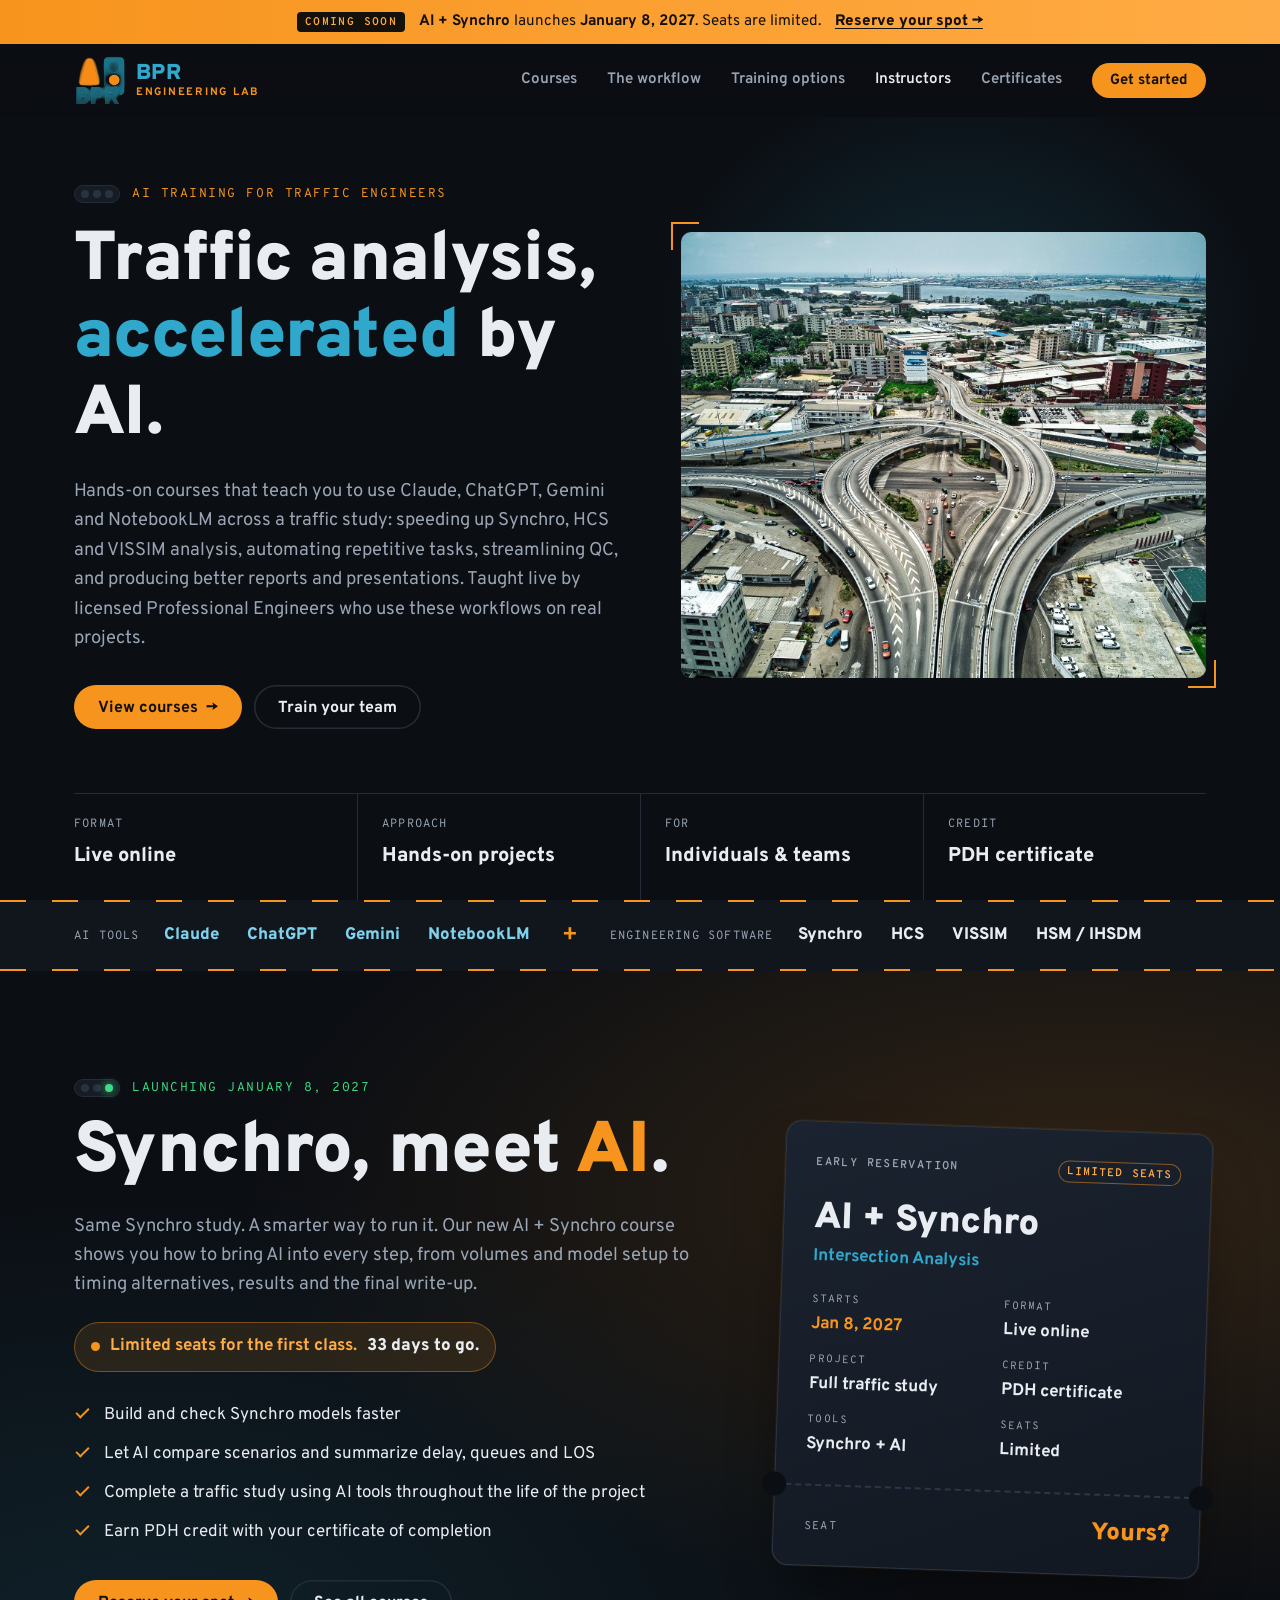
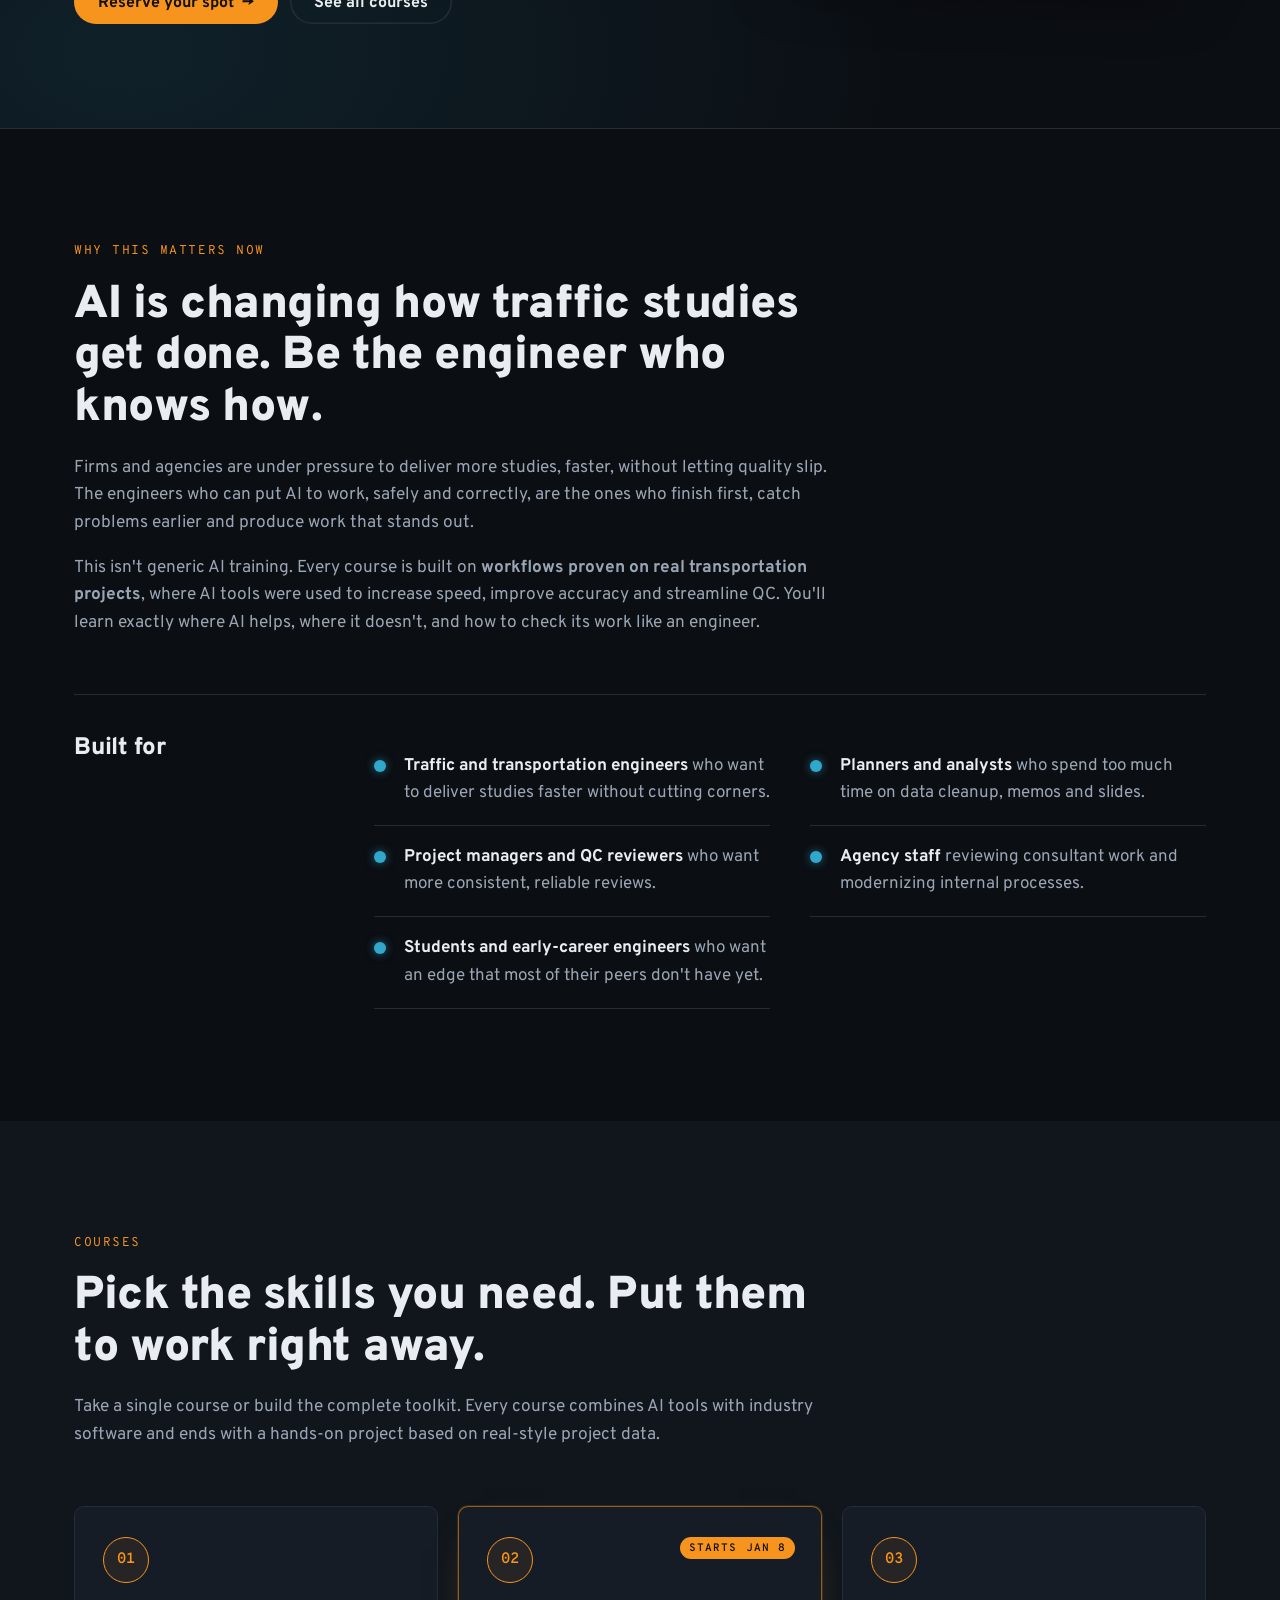
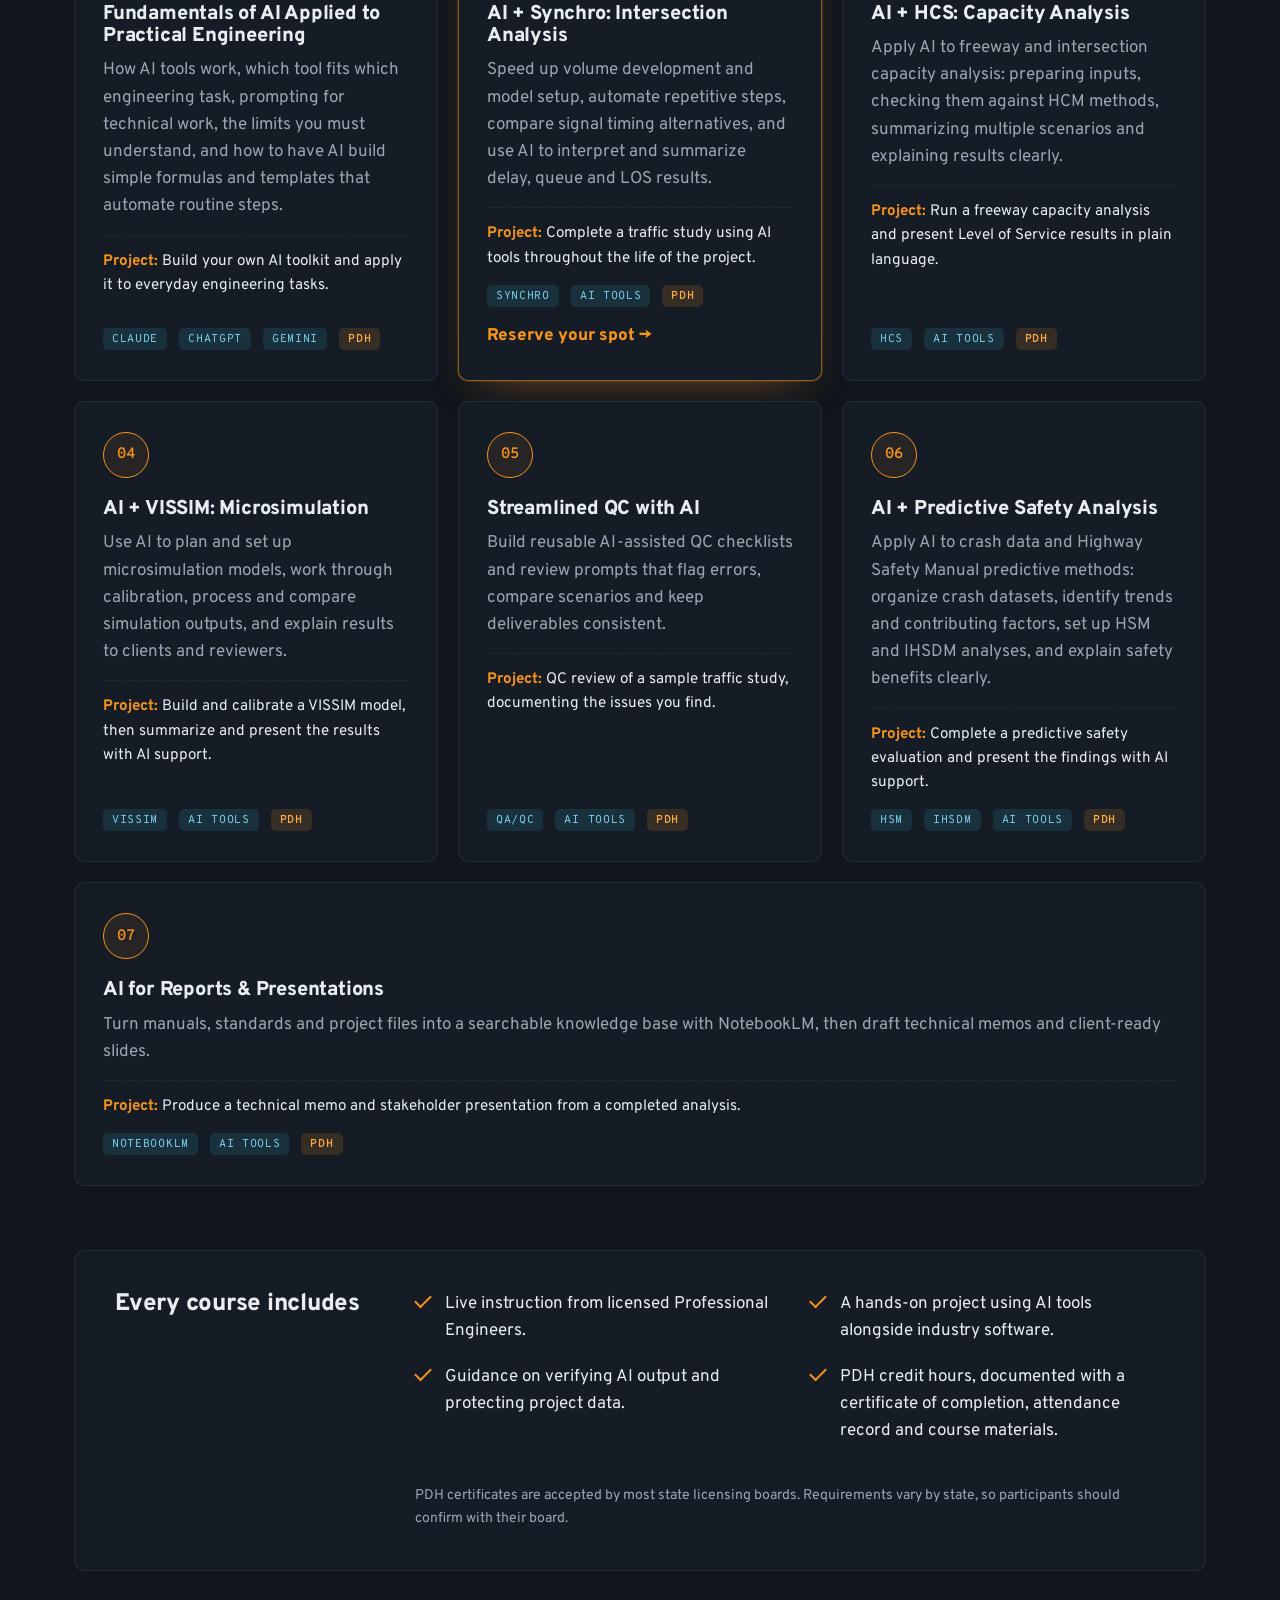
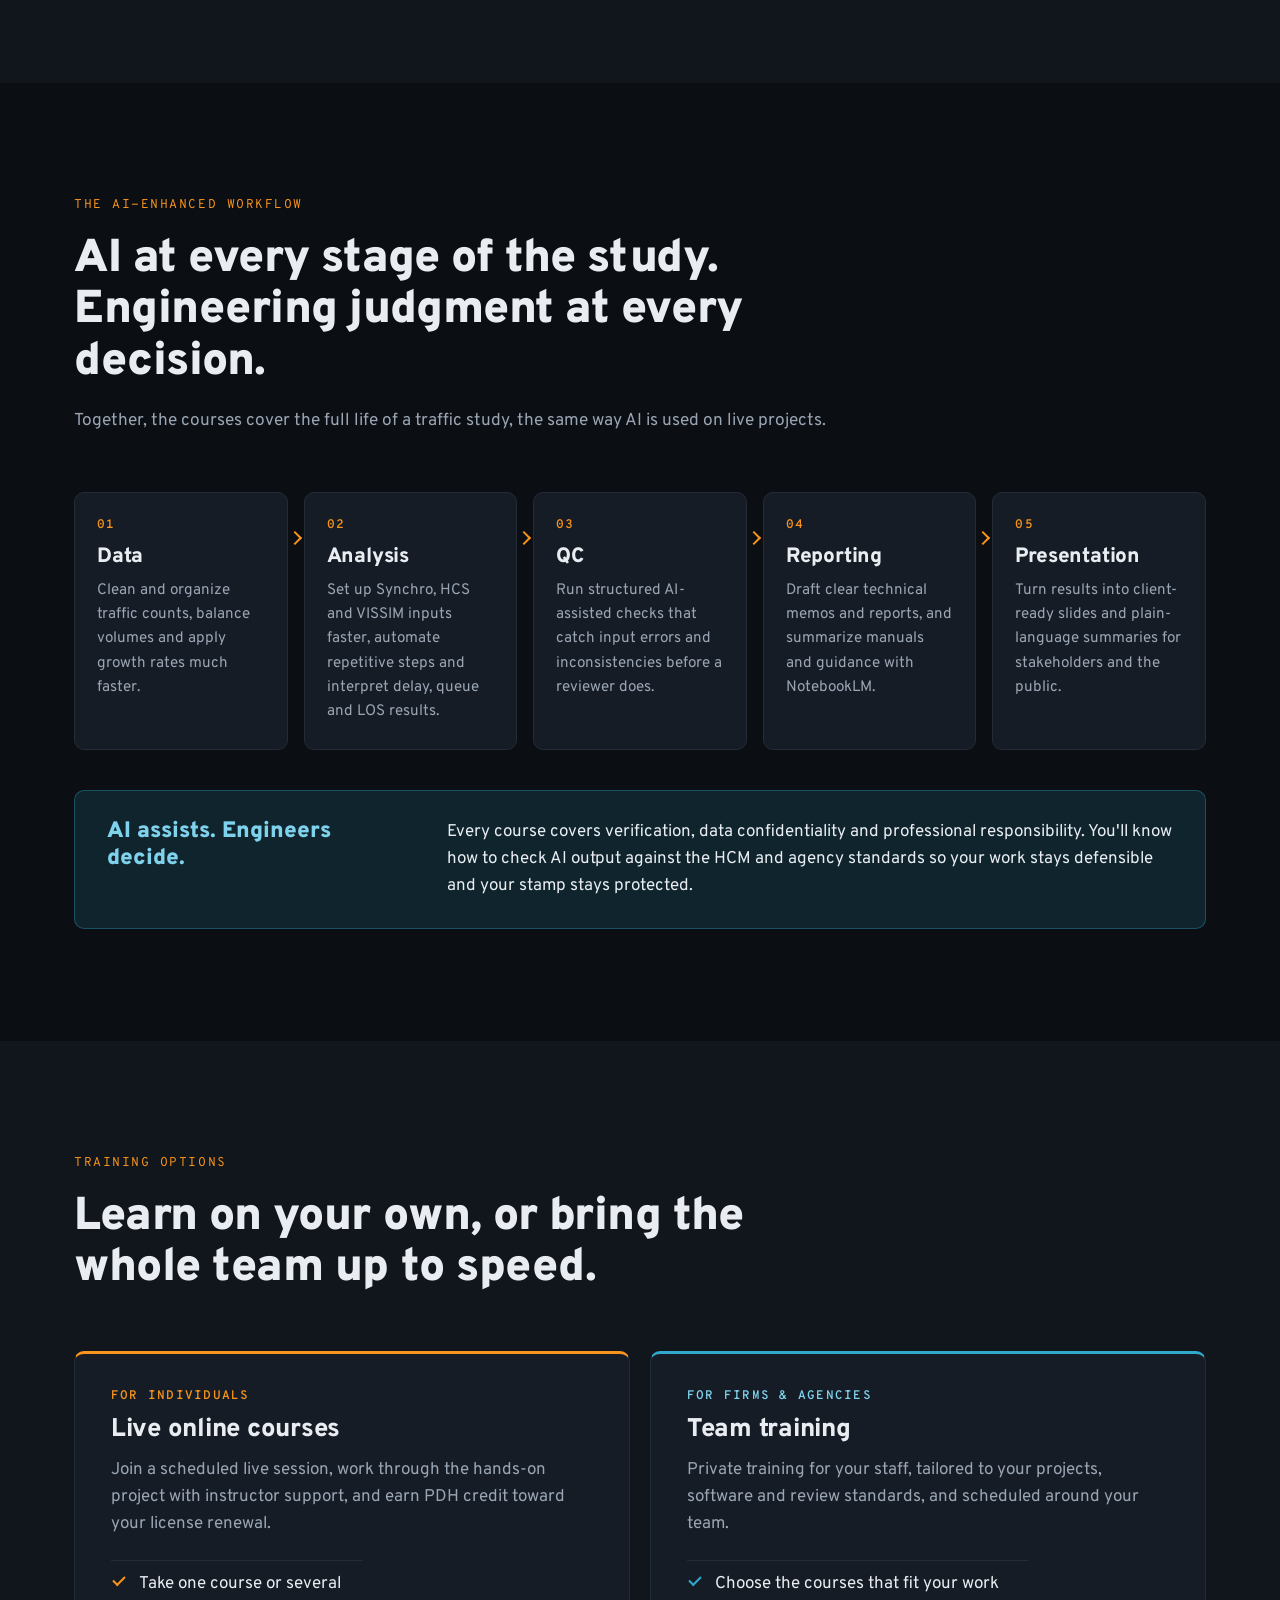
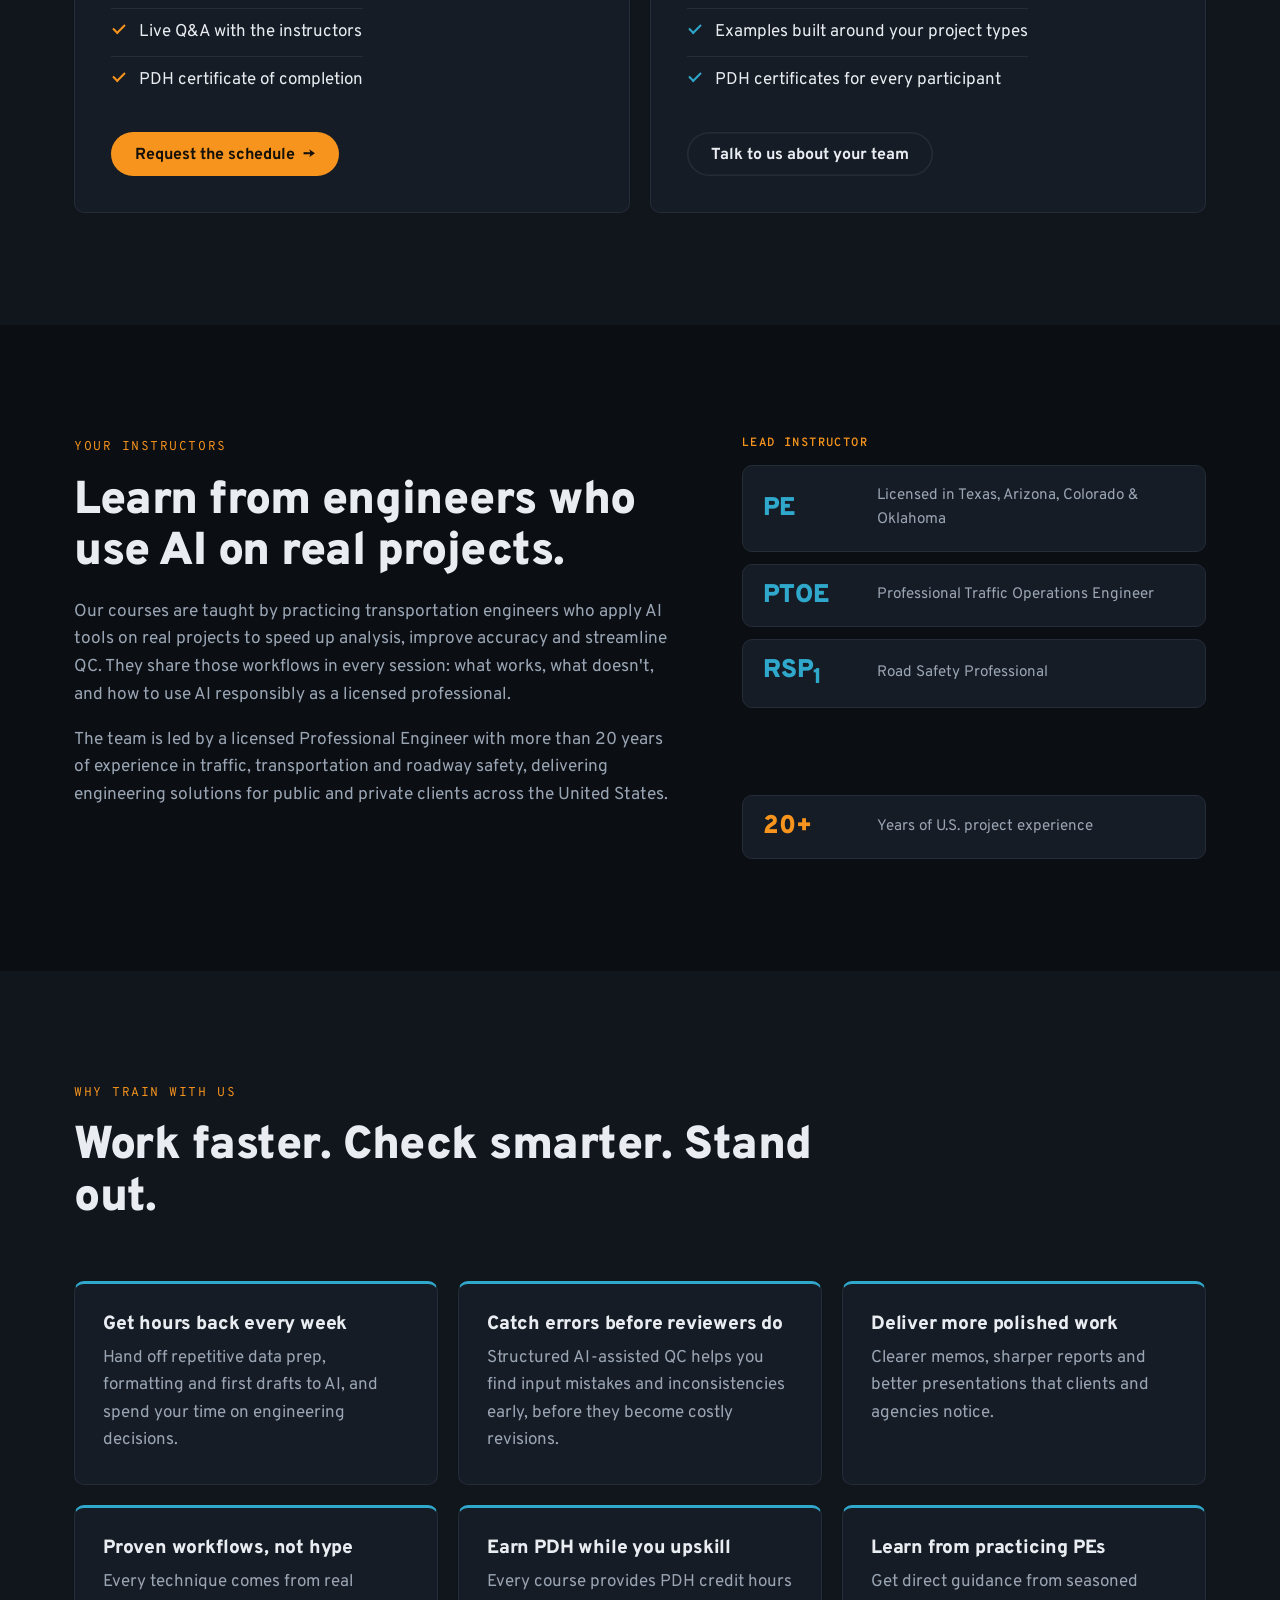
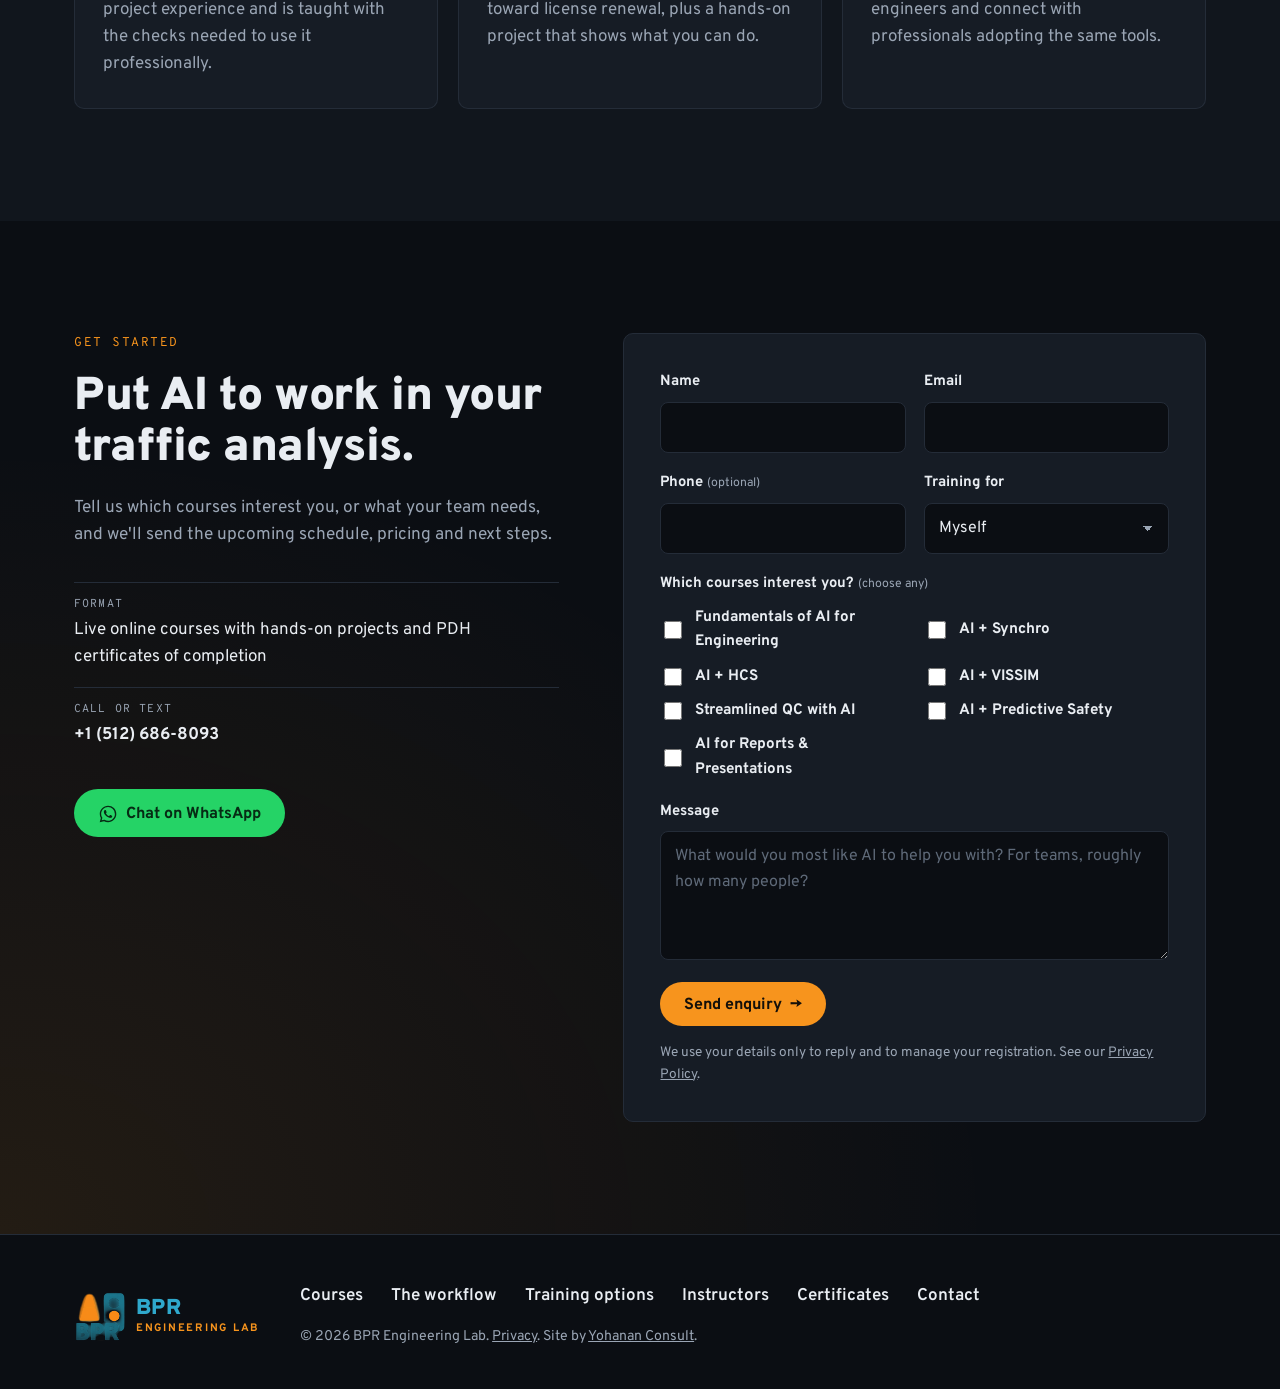
==== commit 8fe484bf: "Redesign site as AI training for transportation professionals - New home page: 7 AI + traffic analys" ====
--- a/index.html
+++ b/index.html
@@ -1,829 +1,549 @@
 <!DOCTYPE html>
-<html class="no-js" lang="">
+<html lang="en">
 
 <head>
-  <meta charset="utf-8" />
-  <meta http-equiv="x-ua-compatible" content="ie=edge" />
-  <title>Home | BPR Engineering Lab</title>
-  <meta name="description" content="BPR Engineering Lab">
-  <meta name="viewport" content="width=device-width, initial-scale=1" />
-  <meta name="keywords"
-    content="BPR, Engineering, Lab, Bootcamp, Traffic Operations, Transportation Planning, Traffic Safety Analysis, Transportation Engineering">
-
-  <!-- Favicons -->
-  <link rel="icon" href="assets/img/logo/favicon.ico" type="image/x-icon">
-  <link href="assets/img/logo/apple-touch-icon.png" rel="apple-touch-icon">
-  <link href="assets/img/logo/favicon-32x32.png" rel="icon" type="image/png">
-  <link href="assets/img/logo/favicon-16x16.png" rel="icon" type="image/png">
-  <link href="assets/img/logo/android-chrome-192x192.png" rel="icon" type="image/png">
-  <link href="assets/img/logo/android-chrome-512x512.png" rel="icon" type="image/png">
-
-
-  <!-- ========================= CSS here ========================= -->
-  <link rel="stylesheet" href="assets/css/bootstrap-5.0.0-beta1.min.css" />
-  <link rel="stylesheet" href="assets/css/LineIcons.2.0.css" />
-  <link rel="stylesheet" href="assets/css/tiny-slider.css" />
-  <link rel="stylesheet" href="assets/css/animate.css" />
-  <link rel="stylesheet" href="assets/css/lindy-uikit.css" />
+  <meta charset="utf-8">
+  <meta name="viewport" content="width=device-width, initial-scale=1">
+  <title>BPR Engineering Lab | AI-Powered Training for Transportation Professionals</title>
+  <meta name="description"
+    content="Hands-on courses that teach transportation engineers to use Claude, ChatGPT, Gemini and NotebookLM with Synchro, HCS and VISSIM to speed up analysis, automate repetitive tasks, streamline QC and deliver better reports. Live online training with PDH certificates, led by licensed PEs.">
+  <meta name="theme-color" content="#0b0e13">
+  <link rel="canonical" href="https://bprengineeringlab.com/">
+
+  <meta property="og:type" content="website">
+  <meta property="og:title" content="BPR Engineering Lab | AI-Powered Training for Transportation Professionals">
+  <meta property="og:description"
+    content="Hands-on courses that build AI tools into real traffic analysis workflows: Synchro, HCS, VISSIM, QC, reporting and presentations. PDH certificates provided.">
+  <meta property="og:url" content="https://bprengineeringlab.com/">
+  <meta property="og:image" content="https://bprengineeringlab.com/assets/img/interchange.jpg">
+
+  <link rel="icon" href="assets/img/logo/favicon.ico" sizes="any">
+  <link rel="icon" href="assets/img/logo/favicon-32x32.png" type="image/png" sizes="32x32">
+  <link rel="apple-touch-icon" href="assets/img/logo/apple-touch-icon.png">
+
+  <link rel="preconnect" href="https://fonts.googleapis.com">
+  <link rel="preconnect" href="https://fonts.gstatic.com" crossorigin>
+  <link
+    href="https://fonts.googleapis.com/css2?family=Overpass:wght@400;500;600;700;800;900&family=Overpass+Mono:wght@400;600&display=swap"
+    rel="stylesheet">
+  <link rel="stylesheet" href="assets/css/site.css?v=15">
+
+  <script type="application/ld+json">
+  {
+    "@context": "https://schema.org",
+    "@type": "EducationalOrganization",
+    "name": "BPR Engineering Lab",
+    "url": "https://bprengineeringlab.com/",
+    "description": "AI-powered training for transportation professionals: hands-on courses combining AI tools such as Claude, ChatGPT, Gemini and NotebookLM with Synchro, HCS and VISSIM for traffic analysis, QC, reporting and presentations."
+  }
+  </script>
 </head>
 
 <body>
-
-  <!-- ========================= preloader start ========================= -->
-  <div class="preloader">
-    <div class="loader">
-      <div class="spinner">
-        <div class="spinner-container">
-          <div class="spinner-rotator">
-            <div class="spinner-left">
-              <div class="spinner-circle"></div>
-            </div>
-            <div class="spinner-right">
-              <div class="spinner-circle"></div>
-            </div>
-          </div>
-        </div>
-      </div>
+  <a class="skip" href="#main">Skip to content</a>
+
+  <!-- Announcement -->
+  <a class="announce" href="#contact" data-reserve="synchro">
+    <span class="announce-badge">Coming soon</span>
+    <span class="announce-text"><b>AI + Synchro</b> launches <b>January 8, 2027</b>. Seats are limited.</span>
+    <span class="announce-cta">Reserve your spot <span aria-hidden="true">&rarr;</span></span>
+  </a>
+
+  <!-- Header -->
+  <header class="site-header" id="top">
+    <div class="wrap header-inner">
+      <a class="brand" href="#top" aria-label="BPR Engineering Lab home">
+        <img src="assets/img/logo/bpr-mark.png?v=3" alt="" width="200" height="189">
+        <span class="brand-text">BPR<span>Engineering Lab</span></span>
+      </a>
+      <button class="nav-toggle" aria-expanded="false" aria-controls="site-nav" aria-label="Open menu">
+        <span></span><span></span><span></span>
+      </button>
+      <nav id="site-nav" class="site-nav" aria-label="Main">
+        <a href="#courses">Courses</a>
+        <a href="#workflow">The workflow</a>
+        <a href="#training">Training options</a>
+        <a href="#instructor">Instructors</a>
+        <a href="certificates.html">Certificates</a>
+        <a class="btn btn-sm" href="#contact">Get started</a>
+      </nav>
     </div>
-  </div>
-  <!-- ========================= preloader end ========================= -->
-
-  <!-- ========================= hero-section-wrapper-5 start ========================= -->
-  <section id="home" class="hero-section-wrapper-5">
-
-    <!-- ========================= header-6 start ========================= -->
-    <header class="header header-6">
-      <div class="navbar-area">
-        <div class="container">
-          <div class="row align-items-center">
-            <div class="col-lg-12">
-              <nav class="navbar navbar-expand-lg">
-                <a class="navbar-brand" href="index.html">
-                  <img src="assets/img/logo/brp-engineering-logo.png" alt="Logo" height="100" />
-                </a>
-                <button class="navbar-toggler" type="button" data-bs-toggle="collapse"
-                  data-bs-target="#navbarSupportedContent6" aria-controls="navbarSupportedContent6"
-                  aria-expanded="false" aria-label="Toggle navigation">
-                  <span class="toggler-icon"></span>
-                  <span class="toggler-icon"></span>
-                  <span class="toggler-icon"></span>
-                </button>
-
-                <div class="collapse navbar-collapse sub-menu-bar" id="navbarSupportedContent6">
-                  <ul id="nav6" class="navbar-nav ms-auto">
-                    <li class="nav-item">
-                      <a class="page-scroll active" href="#home">Home</a>
-                    </li>
-
-                    <li class="nav-item">
-                      <a class="page-scroll" href="#about">About</a>
-                    </li>
-
-                    <li class="nav-item">
-                      <a class="page-scroll" href="#courses">Courses</a>
-                    </li>
-
-
-                    <li class="nav-item">
-                      <a class="page-scroll" href="#advantage">Why Us</a>
-                    </li>
-                    <li class="nav-item">
-                      <a class="page-scroll" href="#contact">Contact</a>
-                    </li>
-                  </ul>
-                </div>
-                <!-- navbar collapse -->
-              </nav>
-              <!-- navbar -->
-            </div>
-          </div>
-          <!-- row -->
-        </div>
-        <!-- container -->
-      </div>
-      <!-- navbar area -->
-    </header>
-    <!-- ========================= header-6 end ========================= -->
-
-    <!-- ========================= hero-5 start ========================= -->
-    <div class="hero-section hero-style-5 img-bg" style="background-image: url('assets/img/hero/hero-5/hero-bg.svg')">
-      <div class="container">
-        <div class="row">
-          <div class="col-lg-6">
-            <div class="hero-content-wrapper">
-              <h2 class="mb-30 wow fadeInUp" data-wow-delay=".2s">BPR Engineering Lab</h2>
-              <p class="mb-30 wow fadeInUp" data-wow-delay=".4s">An 8-Week Bootcamp into Traffic Operations,
-                Transportation
-                Planning, Traffic Safety Analysis & Career Coaching.</p>
-              <a href="#0" class="button button-lg radius-50 wow fadeInUp" data-wow-delay=".6s">Get Started <i
-                  class="lni lni-chevron-right"></i> </a>
-            </div>
-          </div>
-          <div class="col-lg-6 align-self-end">
-            <div class="hero-image wow fadeInUp" data-wow-delay=".5s">
-              <img src="assets/img/hero/hero-5/new-hero.jpg" alt="">
-            </div>
-          </div>
-        </div>
-      </div>
-    </div>
-    <!-- ========================= hero-5 end ========================= -->
-
-  </section>
-  <!-- ========================= hero-section-wrapper-6 end ========================= -->
-
-  <!-- ========================= about About BPR Engineering Lab start ========================= -->
-  <section id="about" class="about-section about-style-4">
-    <div class="container">
-      <div class="row align-items-center">
-        <div class="col-xl-8 col-lg-8 mb-3 mx-auto text-center">
-          <div class="about-content-wrapper">
-            <div class="section-title mb-30">
-              <h3 class="mb-25 wow fadeInUp" data-wow-delay=".2s">About BPR Engineering Lab</h3>
-              <p class="wow fadeInUp mb-2" data-wow-delay=".3s">
-                BPR Engineering targets individuals seeking to gain <b class="text-info">traffic, safety, and
-                  transportation
-                  engineering industry -
-                  related experience</b>. The bootcamp provides a structured learning pathway designed to
-                bridge academic
-                knowledge with real-world application. Participants are exposed to essential concepts, practical
-                tools, and
-                analytical techniques used by practicing transportation engineers.
-              </p>
-              <p class="wow fadeInUp" data-wow-delay=".4s">
-                The program focuses on developing <b class="text-info">core competencies in traffic operations
-                  analysis, roadway
-                  safety evaluation,
-                  transportation planning, and engineering documentation</b>. Through hands-on exercises,
-                simulation software
-                exposure,
-                case studies, and mentorship, attendees gain practical insight into how transportation solutions
-                are developed,
-                analyzed, validated, and implemented.
-              </p>
-            </div>
-          </div>
-        </div>
-        <div class="col-xl-6 col-lg-6">
-          <div class="about-content-wrapper">
-            <div class="section-title mb-30">
-              <h3 class="mb-25 wow fadeInUp" data-wow-delay=".2s">The bootcamp is ideal for:</h3>
-              <ul>
-                <li class="wow fadeInUp" data-wow-delay=".35s">
-                  <i class="lni lni-checkmark-circle"></i>
-                  Recent graduates seeking practical experience.
-                </li>
-                <li class="wow fadeInUp" data-wow-delay=".4s">
-                  <i class="lni lni-checkmark-circle"></i>
-                  Career changers entering transportation engineering.
-                </li>
-                <li class="wow fadeInUp" data-wow-delay=".45s">
-                  <i class="lni lni-checkmark-circle"></i>
-                  Junior engineers aiming to upskill.
-                </li>
-                <li class="wow fadeInUp" data-wow-delay=".4s">
-                  <i class="lni lni-checkmark-circle"></i>
-                  Professionals preparing for PE licensure.
-                </li>
-                <li class="wow fadeInUp" data-wow-delay=".45s">
-                  <i class="lni lni-checkmark-circle"></i>
-                  Anyone wanting hands-on industry exposure.
-                </li>
-              </ul>
-            </div>
-          </div>
-        </div>
-        <div class="col-xl-6 col-lg-6">
-          <div class="about-content-wrapper">
-            <div class="section-title mb-30">
-              <h3 class="mb-25 wow fadeInUp" data-wow-delay=".2s">By the end of the program, participants will have:
-              </h3>
-              <ul>
-                <li class="wow fadeInUp" data-wow-delay=".35s">
-                  <i class="lni lni-checkmark-circle"></i>
-                  A foundational understanding of traffic engineering principles.
-                </li>
-                <li class="wow fadeInUp" data-wow-delay=".4s">
-                  <i class="lni lni-checkmark-circle"></i>
-                  Familiarity with analysis tools such as Synchro, SIDRA, VISSIM, and safety predictive methods.
-                </li>
-                <li class="wow fadeInUp" data-wow-delay=".45s">
-                  <i class="lni lni-checkmark-circle"></i>
-                  Exposure to real project workflows, QC/QA expectations, and reporting standards.
-                </li>
-                <li class="wow fadeInUp" data-wow-delay=".4s">
-                  <i class="lni lni-checkmark-circle"></i>
-                  Confidence to contribute meaningfully to engineering projects.
-                </li>
-              </ul>
-              <p class="wow fadeInUp mb-2" data-wow-delay=".3s">
-                Ultimately, the bootcamp equips attendees with the practical knowledge, software awareness and
-                analytical mindset
-                needed to succeed and grow in consulting, government agencies or research settings.
-              </p>
-            </div>
-          </div>
-        </div>
-      </div>
-    </div>
-  </section>
-  <!-- ========================= about About BPR Engineering Lab end ========================= -->
-
-  <!-- ========================= feature Courses style-5 start ========================= -->
-  <section id="courses" class="feature-section feature-style-5 bg-light">
-    <div class="container">
-      <div class="row justify-content-center">
-        <div class="col-xxl-5 col-xl-5 col-lg-7 col-md-8">
-          <div class="section-title text-center mb-60">
-            <h3 class="mb-15 wow fadeInUp" data-wow-delay=".2s">We Will Covering</h3>
-          </div>
-        </div>
-      </div>
-
-      <div class="row">
-        <div class="col-lg-4 col-md-6">
-          <div class="single-feature wow fadeInUp" data-wow-delay=".2s">
-            <div class="icon">
-              <i class="lni lni-vector"></i>
-              <svg width="110" height="72" viewBox="0 0 110 72" fill="none" xmlns="http://www.w3.org/2000/svg">
-                <path
-                  d="M110 54.7589C110 85.0014 85.3757 66.2583 55 66.2583C24.6243 66.2583 0 85.0014 0 54.7589C0 24.5164 24.6243 0 55 0C85.3757 0 110 24.5164 110 54.7589Z"
-                  fill="#EBF4FF" />
-              </svg>
-            </div>
-            <div class="content">
-              <h5>Predictive Safety Analysis (HSM / IHSDM)</h5>
-              <p>Learn how to apply Highway Safety Manual methodologies, NCHRP and HSM tools (IHSDM) to estimate crash
-                frequency and
-                quantify safety benefits.</p>
-            </div>
-          </div>
-        </div>
-        <div class="col-lg-4 col-md-6">
-          <div class="single-feature wow fadeInUp" data-wow-delay=".4s">
-            <div class="icon">
-              <i class="lni lni-pallet"></i>
-              <svg width="110" height="72" viewBox="0 0 110 72" fill="none" xmlns="http://www.w3.org/2000/svg">
-                <path
-                  d="M110 54.7589C110 85.0014 85.3757 66.2583 55 66.2583C24.6243 66.2583 0 85.0014 0 54.7589C0 24.5164 24.6243 0 55 0C85.3757 0 110 24.5164 110 54.7589Z"
-                  fill="#EBF4FF" />
-              </svg>
-            </div>
-            <div class="content">
-              <h5>Crash Analysis & Crash Data Analytics</h5>
-              <p>Work with real crash datasets to identify trends, diagnose contributing factors, and develop
-                evidence-based safety insights and recommendations.</p>
-            </div>
-          </div>
-        </div>
-        <div class="col-lg-4 col-md-6">
-          <div class="single-feature wow fadeInUp" data-wow-delay=".6s">
-            <div class="icon">
-              <i class="lni lni-stats-up"></i>
-              <svg width="110" height="72" viewBox="0 0 110 72" fill="none" xmlns="http://www.w3.org/2000/svg">
-                <path
-                  d="M110 54.7589C110 85.0014 85.3757 66.2583 55 66.2583C24.6243 66.2583 0 85.0014 0 54.7589C0 24.5164 24.6243 0 55 0C85.3757 0 110 24.5164 110 54.7589Z"
-                  fill="#EBF4FF" />
-              </svg>
-            </div>
-            <div class="content">
-              <h5>Traffic Volume Development</h5>
-              <p>Gain practical experience in reviewing traffic data, developing and balancing traffic volumes, and
-                applying growth projections for operational and safety analysis.</p>
-            </div>
-          </div>
-        </div>
-        <div class="col-lg-4 col-md-6">
-          <div class="single-feature wow fadeInUp" data-wow-delay=".2s">
-            <div class="icon">
-              <i class="lni lni-code-alt"></i>
-              <svg width="110" height="72" viewBox="0 0 110 72" fill="none" xmlns="http://www.w3.org/2000/svg">
-                <path
-                  d="M110 54.7589C110 85.0014 85.3757 66.2583 55 66.2583C24.6243 66.2583 0 85.0014 0 54.7589C0 24.5164 24.6243 0 55 0C85.3757 0 110 24.5164 110 54.7589Z"
-                  fill="#EBF4FF" />
-              </svg>
-            </div>
-            <div class="content">
-              <h5>Freeway Capacity Analysis</h5>
-              <p>Conduct freeway operations assessments from start to end, evaluate Level of Service, and interpret
-                performance results.</p>
-            </div>
-          </div>
-        </div>
-        <div class="col-lg-4 col-md-6">
-          <div class="single-feature wow fadeInUp" data-wow-delay=".4s">
-            <div class="icon">
-              <i class="lni lni-lock"></i>
-              <svg width="110" height="72" viewBox="0 0 110 72" fill="none" xmlns="http://www.w3.org/2000/svg">
-                <path
-                  d="M110 54.7589C110 85.0014 85.3757 66.2583 55 66.2583C24.6243 66.2583 0 85.0014 0 54.7589C0 24.5164 24.6243 0 55 0C85.3757 0 110 24.5164 110 54.7589Z"
-                  fill="#EBF4FF" />
-              </svg>
-            </div>
-            <div class="content">
-              <h5>Microsimulation with VISSIM</h5>
-              <p>Learn how to build, code, and analyze microsimulation models, including calibration techniques and
-                visualization methods for real-world problem solving.</p>
-            </div>
-          </div>
-        </div>
-        <div class="col-lg-4 col-md-6">
-          <div class="single-feature wow fadeInUp" data-wow-delay=".6s">
-            <div class="icon">
-              <i class="lni lni-code"></i>
-              <svg width="110" height="72" viewBox="0 0 110 72" fill="none" xmlns="http://www.w3.org/2000/svg">
-                <path
-                  d="M110 54.7589C110 85.0014 85.3757 66.2583 55 66.2583C24.6243 66.2583 0 85.0014 0 54.7589C0 24.5164 24.6243 0 55 0C85.3757 0 110 24.5164 110 54.7589Z"
-                  fill="#EBF4FF" />
-              </svg>
-            </div>
-            <div class="content">
-              <h5>Synchro Intersection Analysis</h5>
-              <p>Set up Synchro models, optimize signal timing, and evaluate delays, queues, and intersection
-                performance for existing and future conditions.</p>
-            </div>
-          </div>
-        </div>
-        <div class="col-lg-4 col-md-6">
-          <div class="single-feature wow fadeInUp" data-wow-delay=".6s">
-            <div class="icon">
-              <i class="lni lni-code"></i>
-              <svg width="110" height="72" viewBox="0 0 110 72" fill="none" xmlns="http://www.w3.org/2000/svg">
-                <path
-                  d="M110 54.7589C110 85.0014 85.3757 66.2583 55 66.2583C24.6243 66.2583 0 85.0014 0 54.7589C0 24.5164 24.6243 0 55 0C85.3757 0 110 24.5164 110 54.7589Z"
-                  fill="#EBF4FF" />
-              </svg>
-            </div>
-            <div class="content">
-              <h5>Introduction to SIDRA Intersection</h5>
-              <p>Explore SIDRA software with emphasis on roundabout analysis.</p>
-            </div>
-          </div>
-        </div>
-      </div>
-
-    </div>
-  </section>
-  <!-- ========================= feature Courses style-5 end ========================= -->
-
-  <!-- ========================= about About The Lead Author style-4 start ========================= -->
-  <section id="about" class="about-section about-style-4">
-    <div class="container">
-      <div class="row align-items-center">
-        <div class="col-xl-8 col-lg-8 mb-3 mx-auto text-center">
-          <div class="about-content-wrapper">
-            <div class="section-title mb-30">
-              <h3 class="mb-25 wow fadeInUp" data-wow-delay=".2s">About The Lead Author</h3>
-              <p class="wow fadeInUp mb-2" data-wow-delay=".3s">
-                The lead tutor is a licensed Professional Engineer registered in Texas, Arizona, Colorado, and Oklahoma,
-                and holds
-                additional credentials including PTOE and RSP1. With more than 20 years of experience in the traffic,
-                transportation,
-                and roadway safety industry, he has successfully delivered engineering solutions for a wide range of
-                public and
-                private clients across the United States.
-              </p>
-              <p class="wow fadeInUp" data-wow-delay=".4s">
-                He earned a Ph.D. in Transportation Engineering and has worked with reputable consulting firms and
-                agencies, leading
-                and contributing to major corridor studies, safety evaluations, planning initiatives, and operational
-                analyses. His
-                technical depth, combined with hands-on project experience, allows him to bring practical knowledge,
-                mentorship and
-                industry insight into the learning environment.
-              </p>
-            </div>
-          </div>
-        </div>
-        <div class="col-xl-6 col-lg-6">
-          <div class="about-content-wrapper">
-            <div class="section-title mb-30">
-              <h3 class="mb-25 wow fadeInUp" data-wow-delay=".2s">The bootcamp is ideal for:</h3>
-              <ul>
-                <li class="wow fadeInUp" data-wow-delay=".35s">
-                  <i class="lni lni-checkmark-circle"></i>
-                  Recent graduates seeking practical experience.
-                </li>
-                <li class="wow fadeInUp" data-wow-delay=".4s">
-                  <i class="lni lni-checkmark-circle"></i>
-                  Career changers entering transportation engineering.
-                </li>
-                <li class="wow fadeInUp" data-wow-delay=".45s">
-                  <i class="lni lni-checkmark-circle"></i>
-                  Junior engineers aiming to upskill.
-                </li>
-                <li class="wow fadeInUp" data-wow-delay=".4s">
-                  <i class="lni lni-checkmark-circle"></i>
-                  Professionals preparing for PE licensure.
-                </li>
-                <li class="wow fadeInUp" data-wow-delay=".45s">
-                  <i class="lni lni-checkmark-circle"></i>
-                  Anyone wanting hands-on industry exposure.
-                </li>
-              </ul>
-            </div>
-          </div>
-        </div>
-        <div class="col-xl-6 col-lg-6">
-          <div class="about-content-wrapper">
-            <div class="section-title mb-30">
-              <h3 class="mb-25 wow fadeInUp" data-wow-delay=".2s">By the end of the program, participants will have:
-              </h3>
-              <ul>
-                <li class="wow fadeInUp" data-wow-delay=".35s">
-                  <i class="lni lni-checkmark-circle"></i>
-                  A foundational understanding of traffic engineering principles.
-                </li>
-                <li class="wow fadeInUp" data-wow-delay=".4s">
-                  <i class="lni lni-checkmark-circle"></i>
-                  Familiarity with analysis tools such as Synchro, SIDRA, VISSIM, and safety predictive methods.
-                </li>
-                <li class="wow fadeInUp" data-wow-delay=".45s">
-                  <i class="lni lni-checkmark-circle"></i>
-                  Exposure to real project workflows, QC/QA expectations, and reporting standards.
-                </li>
-                <li class="wow fadeInUp" data-wow-delay=".4s">
-                  <i class="lni lni-checkmark-circle"></i>
-                  Confidence to contribute meaningfully to engineering projects.
-                </li>
-              </ul>
-              <p class="wow fadeInUp mb-2" data-wow-delay=".3s">
-                Ultimately, the bootcamp equips attendees with the practical knowledge, software awareness and
-                analytical mindset
-                needed to succeed and grow in consulting, government agencies or research settings.
-              </p>
-            </div>
-          </div>
-        </div>
-      </div>
-    </div>
-  </section>
-  <!-- ========================= about About The Lead Author style-4 end ========================= -->
-
-  <!-- ========================= feature style-5 start ========================= -->
-  <section id="" class="feature-section feature-style-5">
-    <div class="container">
-      <div class="row justify-content-center">
-        <div class="col-xxl-5 col-xl-5 col-lg-7 col-md-8">
-          <div class="section-title text-center mb-60">
-            <h3 class="mb-15 wow fadeInUp" data-wow-delay=".2s">Why Should Someone Enroll in the Bootcamp?</h3>
-            <p class="wow fadeInUp" data-wow-delay=".4s">
-              This bootcamp is designed for anyone who wants to <b>build practical, job-ready skills in traffic
-                operations, safety
-                analysis, and transportation engineering</b>. Unlike theory-only training, this program offers
-              <b>hands-on
-                learning through guided projects, real datasets, industry software, and mentorship from a seasoned
-                professional
-                engineer</b>.
+  </header>
+
+  <main id="main">
+
+    <!-- Hero -->
+    <section class="hero">
+      <div class="wrap hero-grid">
+        <div class="hero-copy">
+          <p class="eyebrow"><span class="signal" aria-hidden="true"><i></i><i></i><i></i></span>AI training for traffic engineers</p>
+          <h1>Traffic analysis, <em>accelerated</em> by AI.</h1>
+          <p class="lead">Hands-on courses that teach you to use Claude, ChatGPT, Gemini and NotebookLM across a
+            traffic study: speeding up Synchro, HCS and VISSIM analysis, automating repetitive tasks, streamlining QC, and
+            producing better reports and presentations. Taught live by licensed Professional Engineers who use
+            these workflows on real projects.</p>
+          <div class="hero-actions">
+            <a class="btn" href="#courses">View courses <span aria-hidden="true">&rarr;</span></a>
+            <a class="btn btn-ghost" href="#training">Train your team</a>
+          </div>
+        </div>
+        <figure class="hero-figure">
+          <img src="assets/img/interchange.jpg" alt="Aerial view of a multi-level highway interchange" width="1600"
+            height="1200" fetchpriority="high">
+        </figure>
+      </div>
+
+      <div class="wrap">
+        <dl class="facts">
+          <div><dt>Format</dt><dd>Live online</dd></div>
+          <div><dt>Approach</dt><dd>Hands-on projects</dd></div>
+          <div><dt>For</dt><dd>Individuals &amp; teams</dd></div>
+          <div><dt>Credit</dt><dd>PDH certificate</dd></div>
+        </dl>
+      </div>
+    </section>
+
+    <!-- Tools strip -->
+    <section class="tools" aria-label="Tools covered">
+      <div class="wrap tools-inner">
+        <div class="tool-group">
+          <p>AI tools</p>
+          <ul>
+            <li>Claude</li>
+            <li>ChatGPT</li>
+            <li>Gemini</li>
+            <li>NotebookLM</li>
+          </ul>
+        </div>
+        <span class="tools-plus" aria-hidden="true">+</span>
+        <div class="tool-group">
+          <p>Engineering software</p>
+          <ul>
+            <li>Synchro</li>
+            <li>HCS</li>
+            <li>VISSIM</li>
+            <li>HSM / IHSDM</li>
+          </ul>
+        </div>
+      </div>
+    </section>
+
+    <!-- Coming soon spotlight -->
+    <section class="spotlight" id="synchro-ai" aria-labelledby="spotlight-title">
+      <div class="wrap spotlight-grid">
+        <div class="spotlight-copy">
+          <p class="eyebrow"><span class="signal signal-go" aria-hidden="true"><i></i><i></i><i></i></span>Launching January 8, 2027</p>
+          <h2 id="spotlight-title">Synchro, meet <em>AI</em>.</h2>
+          <p class="spotlight-lead">Same Synchro study. A smarter way to run it. Our new AI + Synchro course shows you how
+            to bring AI into every step, from volumes and model setup to timing alternatives, results and the final
+            write-up.</p>
+          <p class="seats-alert"><span class="seats-dot" aria-hidden="true"></span>Limited seats for the first class.
+            <span class="countdown" data-countdown="2027-01-08"></span></p>
+          <ul class="spotlight-list">
+            <li>Build and check Synchro models faster</li>
+            <li>Let AI compare scenarios and summarize delay, queues and LOS</li>
+            <li>Complete a traffic study using AI tools throughout the life of the project</li>
+            <li>Earn PDH credit with your certificate of completion</li>
+          </ul>
+          <div class="hero-actions">
+            <a class="btn" href="#contact" data-reserve="synchro">Reserve your spot <span aria-hidden="true">&rarr;</span></a>
+            <a class="btn btn-ghost" href="#courses">See all courses</a>
+          </div>
+        </div>
+
+        <div class="ticket" aria-hidden="true">
+          <div class="ticket-top">
+            <span class="ticket-label">Early reservation</span>
+            <span class="ticket-status">Limited seats</span>
+          </div>
+          <p class="ticket-title">AI + Synchro</p>
+          <p class="ticket-sub">Intersection Analysis</p>
+          <dl class="ticket-rows">
+            <div><dt>Starts</dt><dd class="ticket-date">Jan 8, 2027</dd></div>
+            <div><dt>Format</dt><dd>Live online</dd></div>
+            <div><dt>Project</dt><dd>Full traffic study</dd></div>
+            <div><dt>Credit</dt><dd>PDH certificate</dd></div>
+            <div><dt>Tools</dt><dd>Synchro + AI</dd></div>
+            <div><dt>Seats</dt><dd>Limited</dd></div>
+          </dl>
+          <div class="ticket-stub">
+            <span>Seat</span><b>Yours?</b>
+          </div>
+        </div>
+      </div>
+    </section>
+
+    <!-- The pitch -->
+    <section class="section" id="program">
+      <div class="wrap">
+        <div class="section-head">
+          <p class="kicker">Why this matters now</p>
+          <h2>AI is changing how traffic studies get done. Be the engineer who knows how.</h2>
+          <p>Firms and agencies are under pressure to deliver more studies, faster, without letting quality slip. The
+            engineers who can put AI to work, safely and correctly, are the ones who finish first, catch problems
+            earlier and produce work that stands out.</p>
+          <p>This isn't generic AI training. Every course is built on <strong>workflows proven on real
+              transportation projects</strong>, where AI tools were used to increase speed, improve accuracy and
+            streamline QC. You'll learn exactly where AI helps, where it doesn't, and how to check its work like an
+            engineer.</p>
+        </div>
+
+        <div class="audience">
+          <h3>Built for</h3>
+          <ul class="audience-list">
+            <li><strong>Traffic and transportation engineers</strong> who want to deliver studies faster without
+              cutting corners.</li>
+            <li><strong>Planners and analysts</strong> who spend too much time on data cleanup, memos and slides.
+            </li>
+            <li><strong>Project managers and QC reviewers</strong> who want more consistent, reliable reviews.</li>
+            <li><strong>Agency staff</strong> reviewing consultant work and modernizing internal processes.</li>
+            <li><strong>Students and early-career engineers</strong> who want an edge that most of their peers
+              don't have yet.</li>
+          </ul>
+        </div>
+      </div>
+    </section>
+
+    <!-- Courses -->
+    <section class="section section-alt" id="courses">
+      <div class="wrap">
+        <div class="section-head">
+          <p class="kicker">Courses</p>
+          <h2>Pick the skills you need. Put them to work right away.</h2>
+          <p>Take a single course or build the complete toolkit. Every course combines AI tools with industry software
+            and ends with a hands-on project based on real-style project data.</p>
+        </div>
+
+        <div class="courses">
+          <article class="course">
+            <span class="course-no">01</span>
+            <h3>Fundamentals of AI Applied to Practical Engineering</h3>
+            <p>How AI tools work, which tool fits which engineering task, prompting for technical work, the limits you
+              must understand, and how to have AI build simple formulas and templates that automate routine steps.</p>
+            <p class="course-project"><b>Project:</b> Build your own AI toolkit and apply it to everyday engineering
+              tasks.</p>
+            <div class="tags"><span class="tag">Claude</span><span class="tag">ChatGPT</span><span class="tag">Gemini</span><span class="tag tag-pdh">PDH</span></div>
+          </article>
+
+          <article class="course course-soon">
+            <span class="course-no">02</span>
+            <span class="soon-badge">Starts Jan 8</span>
+            <h3>AI + Synchro: Intersection Analysis</h3>
+            <p>Speed up volume development and model setup, automate repetitive steps, compare signal timing
+              alternatives, and use AI to interpret and summarize delay, queue and LOS results.</p>
+            <p class="course-project"><b>Project:</b> Complete a traffic study using AI tools throughout the
+              life of the project.</p>
+            <div class="tags"><span class="tag">Synchro</span><span class="tag">AI tools</span><span class="tag tag-pdh">PDH</span></div>
+            <a class="course-reserve" href="#contact" data-reserve="synchro">Reserve your spot <span aria-hidden="true">&rarr;</span></a>
+          </article>
+
+          <article class="course">
+            <span class="course-no">03</span>
+            <h3>AI + HCS: Capacity Analysis</h3>
+            <p>Apply AI to freeway and intersection capacity analysis: preparing inputs, checking them against HCM
+              methods, summarizing multiple scenarios and explaining results clearly.</p>
+            <p class="course-project"><b>Project:</b> Run a freeway capacity analysis and present Level of Service
+              results in plain language.</p>
+            <div class="tags"><span class="tag">HCS</span><span class="tag">AI tools</span><span class="tag tag-pdh">PDH</span></div>
+          </article>
+
+          <article class="course">
+            <span class="course-no">04</span>
+            <h3>AI + VISSIM: Microsimulation</h3>
+            <p>Use AI to plan and set up microsimulation models, work through calibration, process and compare
+              simulation outputs, and explain results to clients and reviewers.</p>
+            <p class="course-project"><b>Project:</b> Build and calibrate a VISSIM model, then summarize and present
+              the results with AI support.</p>
+            <div class="tags"><span class="tag">VISSIM</span><span class="tag">AI tools</span><span class="tag tag-pdh">PDH</span></div>
+          </article>
+
+          <article class="course">
+            <span class="course-no">05</span>
+            <h3>Streamlined QC with AI</h3>
+            <p>Build reusable AI-assisted QC checklists and review prompts that flag errors, compare scenarios and
+              keep deliverables consistent.</p>
+            <p class="course-project"><b>Project:</b> QC review of a sample traffic study, documenting the issues
+              you find.</p>
+            <div class="tags"><span class="tag">QA/QC</span><span class="tag">AI tools</span><span class="tag tag-pdh">PDH</span></div>
+          </article>
+
+          <article class="course">
+            <span class="course-no">06</span>
+            <h3>AI + Predictive Safety Analysis</h3>
+            <p>Apply AI to crash data and Highway Safety Manual predictive methods: organize crash datasets, identify
+              trends and contributing factors, set up HSM and IHSDM analyses, and explain safety benefits clearly.</p>
+            <p class="course-project"><b>Project:</b> Complete a predictive safety evaluation and present the
+              findings with AI support.</p>
+            <div class="tags"><span class="tag">HSM</span><span class="tag">IHSDM</span><span class="tag">AI tools</span><span class="tag tag-pdh">PDH</span></div>
+          </article>
+
+          <article class="course">
+            <span class="course-no">07</span>
+            <h3>AI for Reports &amp; Presentations</h3>
+            <p>Turn manuals, standards and project files into a searchable knowledge base with NotebookLM, then
+              draft technical memos and client-ready slides.</p>
+            <p class="course-project"><b>Project:</b> Produce a technical memo and stakeholder presentation from a
+              completed analysis.</p>
+            <div class="tags"><span class="tag">NotebookLM</span><span class="tag">AI tools</span><span class="tag tag-pdh">PDH</span></div>
+          </article>
+        </div>
+
+        <div class="outcomes">
+          <h3>Every course includes</h3>
+          <ul>
+            <li>Live instruction from licensed Professional Engineers.</li>
+            <li>A hands-on project using AI tools alongside industry software.</li>
+            <li>Guidance on verifying AI output and protecting project data.</li>
+            <li>PDH credit hours, documented with a certificate of completion, attendance record and course
+              materials.</li>
+          </ul>
+          <p class="pdh-note">PDH certificates are accepted by most state licensing boards. Requirements vary by
+            state, so participants should confirm with their board.</p>
+        </div>
+      </div>
+    </section>
+
+    <!-- Workflow -->
+    <section class="section" id="workflow">
+      <div class="wrap">
+        <div class="section-head">
+          <p class="kicker">The AI-enhanced workflow</p>
+          <h2>AI at every stage of the study. Engineering judgment at every decision.</h2>
+          <p>Together, the courses cover the full life of a traffic study, the same way AI is used on live projects.
+          </p>
+        </div>
+
+        <ol class="workflow">
+          <li>
+            <span class="wf-step">01</span>
+            <h3>Data</h3>
+            <p>Clean and organize traffic counts, balance volumes and apply growth rates much faster.</p>
+          </li>
+          <li>
+            <span class="wf-step">02</span>
+            <h3>Analysis</h3>
+            <p>Set up Synchro, HCS and VISSIM inputs faster, automate repetitive steps and interpret delay, queue and LOS results.</p>
+          </li>
+          <li>
+            <span class="wf-step">03</span>
+            <h3>QC</h3>
+            <p>Run structured AI-assisted checks that catch input errors and inconsistencies before a reviewer does.</p>
+          </li>
+          <li>
+            <span class="wf-step">04</span>
+            <h3>Reporting</h3>
+            <p>Draft clear technical memos and reports, and summarize manuals and guidance with NotebookLM.</p>
+          </li>
+          <li>
+            <span class="wf-step">05</span>
+            <h3>Presentation</h3>
+            <p>Turn results into client-ready slides and plain-language summaries for stakeholders and the public.</p>
+          </li>
+        </ol>
+
+        <aside class="callout">
+          <p class="callout-title">AI assists. Engineers decide.</p>
+          <p>Every course covers verification, data confidentiality and professional responsibility. You'll know how
+            to check AI output against the HCM and agency standards so your work stays defensible and your stamp
+            stays protected.</p>
+        </aside>
+      </div>
+    </section>
+
+    <!-- Training options -->
+    <section class="section section-alt" id="training">
+      <div class="wrap">
+        <div class="section-head">
+          <p class="kicker">Training options</p>
+          <h2>Learn on your own, or bring the whole team up to speed.</h2>
+        </div>
+        <div class="options">
+          <article class="option">
+            <p class="option-label">For individuals</p>
+            <h3>Live online courses</h3>
+            <p>Join a scheduled live session, work through the hands-on project with instructor support, and earn
+              PDH credit toward your license renewal.</p>
+            <ul>
+              <li>Take one course or several</li>
+              <li>Live Q&amp;A with the instructors</li>
+              <li>PDH certificate of completion</li>
+            </ul>
+            <a class="btn" href="#contact">Request the schedule <span aria-hidden="true">&rarr;</span></a>
+          </article>
+          <article class="option option-team">
+            <p class="option-label">For firms &amp; agencies</p>
+            <h3>Team training</h3>
+            <p>Private training for your staff, tailored to your projects, software and review standards, and
+              scheduled around your team.</p>
+            <ul>
+              <li>Choose the courses that fit your work</li>
+              <li>Examples built around your project types</li>
+              <li>PDH certificates for every participant</li>
+            </ul>
+            <a class="btn btn-ghost" href="#contact">Talk to us about your team</a>
+          </article>
+        </div>
+      </div>
+    </section>
+
+    <!-- Instructor -->
+    <section class="section" id="instructor">
+      <div class="wrap instructor">
+        <div class="section-head">
+          <p class="kicker">Your instructors</p>
+          <h2>Learn from engineers who use AI on real projects.</h2>
+          <p>Our courses are taught by practicing transportation engineers who apply AI tools on real projects to
+            speed up analysis, improve accuracy and streamline QC. They share those workflows in every session: what
+            works, what doesn't, and how to use AI responsibly as a licensed professional.</p>
+          <p>The team is led by a licensed Professional Engineer with more than 20 years of experience in traffic,
+            transportation and roadway safety, delivering engineering solutions for public and private clients across
+            the United States.</p>
+        </div>
+        <ul class="creds" aria-label="Lead instructor credentials">
+          <li class="creds-title">Lead instructor</li>
+          <li><b>PE</b><span>Licensed in Texas, Arizona, Colorado &amp; Oklahoma</span></li>
+          <li><b>PTOE</b><span>Professional Traffic Operations Engineer</span></li>
+          <li><b>RSP<sub>1</sub></b><span>Road Safety Professional</span></li>
+          <li><b>Ph.D.</b><span>Transportation Engineering</span></li>
+          <li><b>20+</b><span>Years of U.S. project experience</span></li>
+        </ul>
+      </div>
+    </section>
+
+    <!-- Why enroll -->
+    <section class="section section-alt" id="why">
+      <div class="wrap">
+        <div class="section-head">
+          <p class="kicker">Why train with us</p>
+          <h2>Work faster. Check smarter. Stand out.</h2>
+        </div>
+        <div class="reasons">
+          <article>
+            <h3>Get hours back every week</h3>
+            <p>Hand off repetitive data prep, formatting and first drafts to AI, and spend your time on engineering
+              decisions.</p>
+          </article>
+          <article>
+            <h3>Catch errors before reviewers do</h3>
+            <p>Structured AI-assisted QC helps you find input mistakes and inconsistencies early, before they become
+              costly revisions.</p>
+          </article>
+          <article>
+            <h3>Deliver more polished work</h3>
+            <p>Clearer memos, sharper reports and better presentations that clients and agencies notice.</p>
+          </article>
+          <article>
+            <h3>Proven workflows, not hype</h3>
+            <p>Every technique comes from real project experience and is taught with the checks needed to use it
+              professionally.</p>
+          </article>
+          <article>
+            <h3>Earn PDH while you upskill</h3>
+            <p>Every course provides PDH credit hours toward license renewal, plus a hands-on project that shows what
+              you can do.</p>
+          </article>
+          <article>
+            <h3>Learn from practicing PEs</h3>
+            <p>Get direct guidance from seasoned engineers and connect with professionals adopting the same tools.
             </p>
-            <p class="wow fadeInUp" data-wow-delay=".5s">
-              Participants should enroll because they will:
-            </p>
-          </div>
-        </div>
-      </div>
-
-      <div class="row">
-        <div class="col-lg-4 col-md-6">
-          <div class="single-feature wow fadeInUp" data-wow-delay=".2s">
-            <div class="icon">
-              <i class="lni lni-vector"></i>
-              <svg width="110" height="72" viewBox="0 0 110 72" fill="none" xmlns="http://www.w3.org/2000/svg">
-                <path
-                  d="M110 54.7589C110 85.0014 85.3757 66.2583 55 66.2583C24.6243 66.2583 0 85.0014 0 54.7589C0 24.5164 24.6243 0 55 0C85.3757 0 110 24.5164 110 54.7589Z"
-                  fill="#EBF4FF" />
-              </svg>
-            </div>
-            <div class="content">
-              <h5>Gain Real-World Skills</h5>
-              <p>You'll learn how traffic studies, safety evaluations, simulation models and operational designs are
-                performed in consulting firms and agencies - skills employers directly look for.</p>
-            </div>
-          </div>
-        </div>
-        <div class="col-lg-4 col-md-6">
-          <div class="single-feature wow fadeInUp" data-wow-delay=".4s">
-            <div class="icon">
-              <i class="lni lni-pallet"></i>
-              <svg width="110" height="72" viewBox="0 0 110 72" fill="none" xmlns="http://www.w3.org/2000/svg">
-                <path
-                  d="M110 54.7589C110 85.0014 85.3757 66.2583 55 66.2583C24.6243 66.2583 0 85.0014 0 54.7589C0 24.5164 24.6243 0 55 0C85.3757 0 110 24.5164 110 54.7589Z"
-                  fill="#EBF4FF" />
-              </svg>
-            </div>
-            <div class="content">
-              <h5>Learn From an Industry Expert</h5>
-              <p>Training is led by a <b>licensed Professional Engineer with over 20 years of U.S. project
-                  experience</b>, ensuring that instruction reflects current industry practices and expectations.</p>
-            </div>
-          </div>
-        </div>
-        <div class="col-lg-4 col-md-6">
-          <div class="single-feature wow fadeInUp" data-wow-delay=".6s">
-            <div class="icon">
-              <i class="lni lni-stats-up"></i>
-              <svg width="110" height="72" viewBox="0 0 110 72" fill="none" xmlns="http://www.w3.org/2000/svg">
-                <path
-                  d="M110 54.7589C110 85.0014 85.3757 66.2583 55 66.2583C24.6243 66.2583 0 85.0014 0 54.7589C0 24.5164 24.6243 0 55 0C85.3757 0 110 24.5164 110 54.7589Z"
-                  fill="#EBF4FF" />
-              </svg>
-            </div>
-            <div class="content">
-              <h5>Become More Competitive for Jobs & Promotions</h5>
-              <p>Whether you are entering the field or seeking advancement, this bootcamp strengthens your technical
-                portfolio, positions you for interviews and elevates your credibility.</p>
-            </div>
-          </div>
-        </div>
-        <div class="col-lg-4 col-md-6">
-          <div class="single-feature wow fadeInUp" data-wow-delay=".2s">
-            <div class="icon">
-              <i class="lni lni-code-alt"></i>
-              <svg width="110" height="72" viewBox="0 0 110 72" fill="none" xmlns="http://www.w3.org/2000/svg">
-                <path
-                  d="M110 54.7589C110 85.0014 85.3757 66.2583 55 66.2583C24.6243 66.2583 0 85.0014 0 54.7589C0 24.5164 24.6243 0 55 0C85.3757 0 110 24.5164 110 54.7589Z"
-                  fill="#EBF4FF" />
-              </svg>
-            </div>
-            <div class="content">
-              <h5>Access Software Exposure That Universities Don't Teach</h5>
-              <p>You'll gain insight into tools such as Synchro, VISSIM, SIDRA, HCS, and IHSDM — exposure rarely
-                available in school programs but essential in practice.</p>
-            </div>
-          </div>
-        </div>
-        <div class="col-lg-4 col-md-6">
-          <div class="single-feature wow fadeInUp" data-wow-delay=".4s">
-            <div class="icon">
-              <i class="lni lni-lock"></i>
-              <svg width="110" height="72" viewBox="0 0 110 72" fill="none" xmlns="http://www.w3.org/2000/svg">
-                <path
-                  d="M110 54.7589C110 85.0014 85.3757 66.2583 55 66.2583C24.6243 66.2583 0 85.0014 0 54.7589C0 24.5164 24.6243 0 55 0C85.3757 0 110 24.5164 110 54.7589Z"
-                  fill="#EBF4FF" />
-              </svg>
-            </div>
-            <div class="content">
-              <h5>Work on Guided Projects That Build Your Portfolio</h5>
-              <p>You will complete real-style assignments you can showcase to employers as evidence of applied
-                competency.</p>
-            </div>
-          </div>
-        </div>
-        <div class="col-lg-4 col-md-6">
-          <div class="single-feature wow fadeInUp" data-wow-delay=".6s">
-            <div class="icon">
-              <i class="lni lni-code"></i>
-              <svg width="110" height="72" viewBox="0 0 110 72" fill="none" xmlns="http://www.w3.org/2000/svg">
-                <path
-                  d="M110 54.7589C110 85.0014 85.3757 66.2583 55 66.2583C24.6243 66.2583 0 85.0014 0 54.7589C0 24.5164 24.6243 0 55 0C85.3757 0 110 24.5164 110 54.7589Z"
-                  fill="#EBF4FF" />
-              </svg>
-            </div>
-            <div class="content">
-              <h5>Receive Coaching, Career Guidance and Mentorship</h5>
-              <p>Beyond software and analysis, the program includes <b>career coaching, resume insight and engineering
-                  process understanding</b> - helping you transition successfully into the profession.</p>
-            </div>
-          </div>
-        </div>
-        <div class="col-lg-4 col-md-6">
-          <div class="single-feature wow fadeInUp" data-wow-delay=".6s">
-            <div class="icon">
-              <i class="lni lni-code"></i>
-              <svg width="110" height="72" viewBox="0 0 110 72" fill="none" xmlns="http://www.w3.org/2000/svg">
-                <path
-                  d="M110 54.7589C110 85.0014 85.3757 66.2583 55 66.2583C24.6243 66.2583 0 85.0014 0 54.7589C0 24.5164 24.6243 0 55 0C85.3757 0 110 24.5164 110 54.7589Z"
-                  fill="#EBF4FF" />
-              </svg>
-            </div>
-            <div class="content">
-              <h5>Build a Professional Network</h5>
-              <p>You'll connect with fellow participants, engineers and industry professionals - relationships that can
-                open doors.</p>
-            </div>
-          </div>
-        </div>
-      </div>
-
-    </div>
-  </section>
-  <!-- ========================= feature style-5 end ========================= -->
-
-  <!-- ========================= pricing style-4 start ========================= -->
-  <section id="advantage" class="pricing-section pricing-style-4">
-    <div class="container">
-      <div class="row align-items-center">
-        <div class="col-xl-5 col-lg-6">
-          <div class="section-title mb-60">
-            <h3 class="mb-15 wow fadeInUp" data-wow-delay=".2s">Who benefits most?</h3>
-            <p class="wow fadeInUp" data-wow-delay=".4s">
-              This bootcamp equips you with <b>skills, confidence and industry insight</b> so you can stand out in
-              today's competitive transportation engineering job market.
-            </p>
-          </div>
-        </div>
-        <div class="col-xl-7 col-lg-6">
-          <div class="pricing-active-wrapper wow fadeInUp" data-wow-delay=".4s">
-            <div class="pricing-active">
-              <div class="single-pricing-wrapper">
-                <div class="single-pricing">
-                  <h4>Civil engineering students or graduates</h4>
-                </div>
-              </div>
-              <div class="single-pricing-wrapper">
-                <div class="single-pricing">
-                  <h4>Early-career engineers/planners</h4>
-                </div>
-              </div>
-              <div class="single-pricing-wrapper">
-                <div class="single-pricing">
-                  <h4>International graduates seeking U.S. industry alignment</h4>
-                </div>
-              </div>
-              <div class="single-pricing-wrapper">
-                <div class="single-pricing">
-                  <h4>Professionals transitioning into traffic or transportation roles</h4>
-                </div>
-              </div>
-
-            </div>
-          </div>
-        </div>
-      </div>
-    </div>
-  </section>
-  <!-- ========================= pricing style-4 end ========================= -->
-
-  <!-- ========================= contact-style-3 start ========================= -->
-  <section id="contact" class="contact-section contact-style-3 bg-light">
-    <div class="container">
-      <div class="row justify-content-center">
-        <div class="col-xxl-5 col-xl-5 col-lg-7 col-md-10">
-          <div class="section-title text-center mb-50">
-            <h3 class="mb-15">Get in touch</h3>
-            <p>Format: <b>Online</b> - 8 Weeks, Saturday & Sunday with Live Sessions + Project Assignments.</p>
-          </div>
-        </div>
-      </div>
-      <div class="row">
-        <div class="col-lg-4">
-          <div class="contact-form-wrapper">
-            <form action="https://formspree.io/f/mbdrrevn" method="POST">
-              <div class="row">
-                <input type="text" name="_gotcha" style="display:none" />
-                <div class="col-md-6">
-                  <div class="single-input">
-                    <input type="text" id="name" name="name" class="form-input" placeholder="Name">
-                    <i class="lni lni-user"></i>
-                  </div>
-                </div>
-                <div class="col-md-6">
-                  <div class="single-input">
-                    <input type="email" id="email" name="email" class="form-input" placeholder="Email">
-                    <i class="lni lni-envelope"></i>
-                  </div>
-                </div>
-                <div class="col-md-6">
-                  <div class="single-input">
-                    <input type="text" id="number" name="number" class="form-input" placeholder="Number">
-                    <i class="lni lni-phone"></i>
-                  </div>
-                </div>
-                <div class="col-md-6">
-                  <div class="single-input">
-                    <input type="text" id="subject" name="subject" class="form-input" placeholder="Subject">
-                    <i class="lni lni-text-format"></i>
-                  </div>
-                </div>
-                <div class="col-md-12">
-                  <div class="single-input">
-                    <textarea name="message" id="message" class="form-input" placeholder="Message" rows="6"></textarea>
-                    <i class="lni lni-comments-alt"></i>
-                  </div>
-                </div>
-                <div class="col-md-12">
-                  <div class="form-button">
-                    <button type="submit" class="button"> <i class="lni lni-telegram-original"></i> Submit</button>
-                  </div>
-                </div>
-              </div>
-            </form>
-          </div>
-
-        </div>
-
-        <div class="col-lg-4">
-          <div class="left-wrapper">
-            <div class="row">
-              <div class="col-lg-12 col-md-6">
-                <div class="single-item">
-                  <div class="icon">
-                    <i class="lni lni-phone"></i>
-                  </div>
-                  <div class="text">
-                    <p>+1 352 215 3538</p>
-                  </div>
-                </div>
-              </div>
-              <div class="col-lg-12 col-md-6">
-                <div class="single-item">
-                  <div class="icon">
-                    <i class="lni lni-envelope"></i>
-                  </div>
-                  <div class="text">
-                    <p>aayarney@gmail.com</p>
-                  </div>
-                </div>
-              </div>
-              <div class="col-lg-12 col-md-6">
-                <div class="single-item">
-                  <div class="icon">
-                    <i class="lni lni-map-marker"></i>
-                  </div>
-                  <div class="text">
-                    <p>Live Sessions Online</p>
-                  </div>
-                </div>
-              </div>
-            </div>
-
-          </div>
-        </div>
-
-        <div class="col-lg-4">
-          <h3 class="mb-25 wow fadeInUp" data-wow-delay=".2s">Chatbot</h3>
-          <div class="left-wrapper">
-            <zapier-interfaces-chatbot-embed is-popup='false' chatbot-id='cmla2s0ku001um5hbw2rjvmhy' height='600px'
-              width='400px'></zapier-interfaces-chatbot-embed>
-
-          </div>
-        </div>
-      </div>
-    </div>
-  </section>
-  <!-- ========================= contact-style-3 end ========================= -->
-
-  <!-- ========================= footer style-4 start ========================= -->
-  <footer class="footer footer-style-4">
-    <div class="container">
-      <div class="widget-wrapper">
-        <div class="row">
-          <div class="col-xl-4 col-lg-4 col-md-6">
-            <div class="footer-widget wow fadeInUp" data-wow-delay=".2s">
-              <div class="logo">
-                <a href="#0"> <img src="assets/img/logo/brp-engineering-logo.png" alt="" width="400"> </a>
-              </div>
-            </div>
-          </div>
-          <div class="col-xl-4 col-lg-4 col-md-6 col-sm-6">
-            <div class="footer-widget wow fadeInUp" data-wow-delay=".4s">
-              <p class="desc pt-5">
-                This bootcamp equips you with skills, confidence and industry insight so you can stand out in today's
-                competitive
-                transportation engineering job market.
-              </p>
-              <ul class="socials">
-                <li> <a href="#0"> <i class="lni lni-facebook-filled"></i> </a> </li>
-                <li> <a href="#0"> <i class="lni lni-twitter-filled"></i> </a> </li>
-                <li> <a href="#0"> <i class="lni lni-instagram-filled"></i> </a> </li>
-                <li> <a href="#0"> <i class="lni lni-linkedin-original"></i> </a> </li>
-              </ul>
-            </div>
-          </div>
-          <div class="col-xl-4 col-lg-4 col-md-6 col-sm-6">
-            <div class="footer-widget wow fadeInUp" data-wow-delay=".3s">
-              <h6>Quick Link</h6>
-              <ul class="links">
-                <li> <a href="#home">Home</a> </li>
-                <li> <a href="#about">About</a> </li>
-                <li> <a href="#courses">Courses</a> </li>
-                <li> <a href="#advantage">Why Us</a> </li>
-                <li> <a href="#contact">Contact</a> </li>
-              </ul>
-            </div>
-          </div>
-        </div>
-      </div>
-      <div class="copyright-wrapper wow fadeInUp" data-wow-delay=".2s">
-        <p>Design and Developed by <a href="https://yohananconsult.github.io" rel="nofollow" target="_blank">Yohanan
-            Consult</a> </p>
-      </div>
+          </article>
+        </div>
+      </div>
+    </section>
+
+    <!-- Contact -->
+    <section class="section contact" id="contact">
+      <div class="wrap contact-grid">
+        <div class="contact-info">
+          <p class="kicker">Get started</p>
+          <h2>Put AI to work in your traffic analysis.</h2>
+          <p>Tell us which courses interest you, or what your team needs, and we'll send the upcoming schedule,
+            pricing and next steps.</p>
+          <ul class="contact-list">
+            <li><span>Format</span>Live online courses with hands-on projects and PDH certificates of completion</li>
+            <li><span>Call or text</span><a href="tel:+15126868093">+1 (512) 686-8093</a></li>
+          </ul>
+          <a class="btn btn-whatsapp"
+            href="https://wa.me/13522153538?text=Hi%2C%20I%27m%20interested%20in%20BPR%20Engineering%20Lab%27s%20AI%20training%20courses."
+            target="_blank" rel="noopener">
+            <svg viewBox="0 0 24 24" width="20" height="20" aria-hidden="true" fill="currentColor">
+              <path d="M12.04 2C6.58 2 2.13 6.45 2.13 11.91c0 1.75.46 3.45 1.32 4.95L2.05 22l5.25-1.38a9.9 9.9 0 0 0 4.74 1.21h.01c5.46 0 9.91-4.45 9.91-9.91 0-2.65-1.03-5.14-2.9-7.01A9.82 9.82 0 0 0 12.04 2zm0 18.15h-.01a8.23 8.23 0 0 1-4.19-1.15l-.3-.18-3.12.82.83-3.04-.2-.31a8.2 8.2 0 0 1-1.26-4.38c0-4.54 3.7-8.23 8.25-8.23 2.2 0 4.27.86 5.82 2.42a8.18 8.18 0 0 1 2.41 5.83c0 4.54-3.7 8.22-8.23 8.22zm4.52-6.16c-.25-.12-1.47-.72-1.69-.81-.23-.08-.39-.12-.56.13-.16.25-.64.81-.79.97-.14.17-.29.19-.54.06-.25-.12-1.05-.39-1.99-1.23-.74-.66-1.23-1.47-1.38-1.72-.14-.25-.02-.38.11-.51.11-.11.25-.29.37-.43.13-.15.17-.25.25-.42.08-.17.04-.31-.02-.43-.06-.13-.56-1.34-.76-1.84-.2-.48-.41-.42-.56-.43h-.48c-.17 0-.43.06-.66.31-.22.25-.86.85-.86 2.07 0 1.22.89 2.4 1.01 2.56.12.17 1.75 2.67 4.23 3.74.59.26 1.05.41 1.41.52.59.19 1.13.16 1.56.1.48-.07 1.47-.6 1.67-1.18.21-.58.21-1.07.14-1.18-.06-.1-.22-.16-.47-.28z"/>
+            </svg>
+            Chat on WhatsApp
+          </a>
+        </div>
+
+        <form class="contact-form" action="https://formspree.io/f/mbdrrevn" method="POST">
+          <input type="text" name="_gotcha" class="hp" tabindex="-1" autocomplete="off" aria-hidden="true">
+          <input type="hidden" name="_subject" value="New BPR Engineering Lab enquiry">
+          <input type="hidden" name="reservation" value="">
+          <p class="reserve-note" hidden>You're reserving a spot in <b>AI + Synchro</b>, starting <b>January 8, 2027</b>.
+            Seats are limited, so we'll be in touch soon to confirm yours.</p>
+          <div class="field">
+            <label for="name">Name</label>
+            <input id="name" name="name" type="text" autocomplete="name" required>
+          </div>
+          <div class="field">
+            <label for="email">Email</label>
+            <input id="email" name="email" type="email" autocomplete="email" required>
+          </div>
+          <div class="field">
+            <label for="phone">Phone <small>(optional)</small></label>
+            <input id="phone" name="phone" type="tel" autocomplete="tel">
+          </div>
+          <div class="field">
+            <label for="training_for">Training for</label>
+            <select id="training_for" name="training_for">
+              <option>Myself</option>
+              <option>My team or organization</option>
+            </select>
+          </div>
+          <fieldset class="field field-full checks">
+            <legend>Which courses interest you? <small>(choose any)</small></legend>
+            <label><input type="checkbox" name="courses" value="Fundamentals of AI for Engineering"> Fundamentals of AI for Engineering</label>
+            <label><input type="checkbox" name="courses" value="AI + Synchro"> AI + Synchro</label>
+            <label><input type="checkbox" name="courses" value="AI + HCS"> AI + HCS</label>
+            <label><input type="checkbox" name="courses" value="AI + VISSIM"> AI + VISSIM</label>
+            <label><input type="checkbox" name="courses" value="Streamlined QC with AI"> Streamlined QC with AI</label>
+            <label><input type="checkbox" name="courses" value="AI + Predictive Safety"> AI + Predictive Safety</label>
+            <label><input type="checkbox" name="courses" value="AI for Reports & Presentations"> AI for Reports &amp; Presentations</label>
+          </fieldset>
+          <div class="field field-full">
+            <label for="message">Message</label>
+            <textarea id="message" name="message" rows="4"
+              placeholder="What would you most like AI to help you with? For teams, roughly how many people?"></textarea>
+          </div>
+          <div class="field-full form-actions">
+            <button class="btn" type="submit">Send enquiry <span aria-hidden="true">&rarr;</span></button>
+            <p class="form-status" role="status" aria-live="polite"></p>
+            <p class="form-privacy">We use your details only to reply and to manage your registration. See our <a href="privacy.html">Privacy Policy</a>.</p>
+          </div>
+        </form>
+      </div>
+    </section>
+  </main>
+
+  <footer class="site-footer">
+    <div class="wrap footer-inner">
+      <a class="brand" href="#top" aria-label="BPR Engineering Lab, back to top">
+        <img src="assets/img/logo/bpr-mark.png?v=3" alt="" width="200" height="189" loading="lazy">
+        <span class="brand-text">BPR<span>Engineering Lab</span></span>
+      </a>
+      <nav aria-label="Footer">
+        <a href="#courses">Courses</a>
+        <a href="#workflow">The workflow</a>
+        <a href="#training">Training options</a>
+        <a href="#instructor">Instructors</a>
+        <a href="certificates.html">Certificates</a>
+        <a href="#contact">Contact</a>
+      </nav>
+      <p class="fine">&copy; <span id="year">2026</span> BPR Engineering Lab. <a href="privacy.html">Privacy</a>. Site by <a
+          href="https://yohananconsult.github.io" rel="nofollow noopener" target="_blank">Yohanan Consult</a>.</p>
     </div>
   </footer>
-  <!-- ========================= footer style-4 end ========================= -->
-
-  <!-- ========================= scroll-top start ========================= -->
-  <a href="#" class="scroll-top"> <i class="lni lni-chevron-up"></i> </a>
-  <!-- ========================= scroll-top end ========================= -->
-
-
-  <!-- ========================= JS here ========================= -->
-  <script src="assets/js/bootstrap-5.0.0-beta1.min.js"></script>
-  <script src="assets/js/tiny-slider.js"></script>
-  <script src="assets/js/wow.min.js"></script>
-  <script src="assets/js/main.js"></script>
-  <script async type='module'
-    src='https://interfaces.zapier.com/assets/web-components/zapier-interfaces/zapier-interfaces.esm.js'></script>
+
+  <script src="assets/js/analytics.js?v=2" defer></script>
+  <script src="assets/js/site.js?v=12" defer></script>
 </body>
 
-</html>+</html>
--- a/assets/css/site.css
+++ b/assets/css/site.css
@@ -0,0 +1,697 @@
+/* BPR Engineering Lab — site styles */
+
+:root {
+  --bg: #0b0e13;
+  --bg-alt: #11161d;
+  --panel: #161c25;
+  --line: #242c38;
+  --text: #e9edf2;
+  --muted: #9aa5b4;
+  --orange: #f7941d;
+  --orange-hi: #ffab45;
+  --teal: #2fa8cc;
+  --teal-dim: rgba(47, 168, 204, .14);
+  --radius: 10px;
+  --wrap: 1180px;
+  --font: "Overpass", system-ui, -apple-system, "Segoe UI", sans-serif;
+  --mono: "Overpass Mono", ui-monospace, "SFMono-Regular", Consolas, monospace;
+}
+
+*,
+*::before,
+*::after { box-sizing: border-box; }
+
+html { scroll-behavior: smooth; scroll-padding-top: 84px; }
+
+body {
+  margin: 0;
+  background: var(--bg);
+  color: var(--text);
+  font-family: var(--font);
+  font-size: 17px;
+  line-height: 1.6;
+  -webkit-font-smoothing: antialiased;
+}
+
+img { max-width: 100%; height: auto; display: block; }
+a { color: var(--teal); }
+a:hover { color: #6ccbe8; }
+h1, h2, h3 { line-height: 1.12; margin: 0; letter-spacing: -0.01em; }
+p { margin: 0 0 1em; }
+:focus-visible { outline: 2px solid var(--orange); outline-offset: 3px; border-radius: 4px; }
+
+.wrap { width: 100%; max-width: var(--wrap); margin: 0 auto; padding: 0 24px; }
+
+.skip {
+  position: absolute; left: 16px; top: -60px; z-index: 100;
+  background: var(--orange); color: #111; padding: 8px 14px; border-radius: 6px; font-weight: 700;
+}
+.skip:focus { top: 12px; }
+
+/* Buttons */
+.btn {
+  display: inline-flex; align-items: center; gap: .5em;
+  background: var(--orange); color: #14100a;
+  font: 700 1rem/1 var(--font);
+  padding: 15px 24px 13px; border-radius: 999px; border: 0;
+  text-decoration: none; cursor: pointer;
+  transition: background .2s, transform .2s;
+}
+.btn:hover { background: var(--orange-hi); color: #14100a; transform: translateY(-1px); }
+.btn-sm { padding: 11px 18px 9px; font-size: .92rem; }
+.btn-ghost { background: transparent; color: var(--text); box-shadow: inset 0 0 0 1.5px var(--line); }
+.btn-ghost:hover { background: var(--panel); color: var(--text); box-shadow: inset 0 0 0 1.5px var(--teal); }
+
+/* Header */
+.site-header {
+  position: sticky; top: 0; z-index: 50;
+  background: rgba(11, 14, 19, .82);
+  backdrop-filter: blur(12px); -webkit-backdrop-filter: blur(12px);
+  border-bottom: 1px solid transparent;
+  transition: border-color .2s;
+}
+.site-header.scrolled { border-bottom-color: var(--line); }
+.header-inner { display: flex; align-items: center; justify-content: space-between; height: 72px; }
+
+.brand { display: flex; align-items: center; gap: 10px; text-decoration: none; color: var(--text); }
+.brand img { width: 52px; height: auto; }
+.brand-text { font-weight: 900; font-size: 1.35rem; letter-spacing: .02em; line-height: 1; color: var(--teal); }
+.brand-text span {
+  display: block; margin-top: 3px;
+  font-weight: 700; font-size: .68rem; letter-spacing: .16em; text-transform: uppercase; color: var(--orange);
+}
+
+.site-nav { display: flex; align-items: center; gap: 30px; }
+.site-nav a:not(.btn) { color: var(--muted); text-decoration: none; font-weight: 600; font-size: .95rem; }
+.site-nav a:not(.btn):hover, .site-nav a.active { color: var(--text); }
+
+.nav-toggle { display: none; background: none; border: 0; padding: 10px; cursor: pointer; }
+.nav-toggle span { display: block; width: 22px; height: 2px; background: var(--text); margin: 5px 0; transition: transform .2s, opacity .2s; }
+.nav-toggle[aria-expanded="true"] span:nth-child(1) { transform: translateY(7px) rotate(45deg); }
+.nav-toggle[aria-expanded="true"] span:nth-child(2) { opacity: 0; }
+.nav-toggle[aria-expanded="true"] span:nth-child(3) { transform: translateY(-7px) rotate(-45deg); }
+
+/* Hero */
+.hero { padding: 64px 0 0; position: relative; overflow: hidden; }
+.hero::before {
+  content: ""; position: absolute; inset: -20% -10% auto auto; width: 70%; height: 90%;
+  background: radial-gradient(closest-side, rgba(47, 168, 204, .16), transparent 70%);
+  pointer-events: none;
+}
+.hero-grid { display: grid; grid-template-columns: 1.05fr 1fr; gap: 56px; align-items: center; position: relative; }
+
+.eyebrow, .kicker {
+  font-family: var(--mono); font-size: .8rem; letter-spacing: .12em; text-transform: uppercase;
+  color: var(--orange); margin: 0 0 18px;
+}
+.eyebrow { display: inline-flex; align-items: center; gap: 12px; }
+
+/* Three-light signal motif */
+.signal { display: inline-flex; gap: 4px; padding: 4px 6px; border-radius: 10px; background: var(--panel); border: 1px solid var(--line); }
+.signal i { width: 8px; height: 8px; border-radius: 50%; background: #2a323e; }
+.signal i:nth-child(1) { animation: sig 6s infinite; }
+.signal i:nth-child(2) { animation: sig 6s infinite 2s; }
+.signal i:nth-child(3) { animation: sig 6s infinite 4s; }
+@keyframes sig {
+  0%, 30% { background: var(--orange); box-shadow: 0 0 8px var(--orange); }
+  34%, 100% { background: #2a323e; box-shadow: none; }
+}
+
+h1 { font-size: clamp(2.5rem, 5.4vw, 4.4rem); font-weight: 900; margin-bottom: 22px; }
+h1 em { font-style: normal; color: var(--teal); }
+.lead { font-size: 1.15rem; color: var(--muted); max-width: 34em; margin-bottom: 32px; }
+.hero-actions { display: flex; flex-wrap: wrap; gap: 12px; }
+
+.hero-figure { margin: 0; position: relative; }
+.hero-figure img {
+  width: 100%; aspect-ratio: 4 / 3.4; object-fit: cover; border-radius: var(--radius);
+  filter: saturate(.85) contrast(1.05);
+}
+/* CAD-style corner marks */
+.hero-figure::before, .hero-figure::after {
+  content: ""; position: absolute; width: 28px; height: 28px; border: 2px solid var(--orange);
+}
+.hero-figure::before { top: -10px; left: -10px; border-right: 0; border-bottom: 0; }
+.hero-figure::after { bottom: -10px; right: -10px; border-left: 0; border-top: 0; }
+.hero-figure figcaption {
+  position: absolute; left: 14px; bottom: 14px;
+  font: .72rem/1 var(--mono); letter-spacing: .08em; text-transform: uppercase;
+  background: rgba(11, 14, 19, .8); color: var(--muted); padding: 8px 10px 6px; border-radius: 6px;
+}
+.hero-figure figcaption span { color: var(--orange); margin-right: 6px; }
+
+.facts {
+  display: grid; grid-template-columns: repeat(4, 1fr);
+  margin: 64px 0 0; border-top: 1px solid var(--line);
+}
+.facts div { padding: 24px 20px 28px 0; }
+.facts div + div { padding-left: 24px; border-left: 1px solid var(--line); }
+.facts dt { font: .75rem/1 var(--mono); letter-spacing: .1em; text-transform: uppercase; color: var(--muted); margin-bottom: 10px; }
+.facts dd { margin: 0; font-weight: 800; font-size: 1.25rem; }
+
+/* Software strip — lane-marking dashes top and bottom */
+.tools {
+  background: var(--bg-alt);
+  background-image:
+    repeating-linear-gradient(90deg, var(--orange) 0 26px, transparent 26px 52px),
+    repeating-linear-gradient(90deg, var(--orange) 0 26px, transparent 26px 52px);
+  background-size: 100% 2px, 100% 2px;
+  background-position: top, bottom;
+  background-repeat: no-repeat;
+}
+.tools .tools-inner { display: flex; align-items: center; gap: 32px; padding-top: 22px; padding-bottom: 22px; }
+.tools p { margin: 0; flex: none; font: .75rem/1 var(--mono); letter-spacing: .1em; text-transform: uppercase; color: var(--muted); }
+.tools ul { list-style: none; margin: 0; padding: 0; display: flex; flex-wrap: wrap; gap: 10px 28px; }
+.tools li { font-weight: 800; font-size: 1.05rem; color: var(--text); }
+.tool-group { display: flex; align-items: center; gap: 12px 24px; flex-wrap: wrap; }
+.tool-group:first-child li { color: #7fd2ec; }
+.tools-plus { font: 600 1.6rem/1 var(--mono); color: var(--orange); }
+
+/* Workflow pipeline */
+.workflow { list-style: none; margin: 0; padding: 0; display: grid; grid-template-columns: repeat(5, 1fr); gap: 16px; counter-reset: wf; }
+.workflow li {
+  position: relative; padding: 26px 22px 24px;
+  background: var(--panel); border: 1px solid var(--line); border-radius: var(--radius);
+}
+.workflow li:not(:last-child)::after {
+  content: ""; position: absolute; top: 40px; right: -13px; z-index: 1;
+  width: 10px; height: 10px; border-top: 2px solid var(--orange); border-right: 2px solid var(--orange);
+  transform: rotate(45deg);
+}
+.wf-step { display: block; font: 600 .78rem/1 var(--mono); letter-spacing: .1em; color: var(--orange); margin-bottom: 14px; }
+.workflow h3 { font-size: 1.3rem; margin-bottom: 10px; }
+.workflow p { color: var(--muted); margin: 0; font-size: .95rem; }
+
+.callout {
+  margin-top: 40px; padding: 28px 32px; border-radius: var(--radius);
+  background: var(--teal-dim); border: 1px solid rgba(47, 168, 204, .35);
+  display: grid; grid-template-columns: 300px 1fr; gap: 12px 40px; align-items: start;
+}
+.callout p { margin: 0; color: var(--text); }
+.callout .callout-title { font-weight: 900; font-size: 1.4rem; line-height: 1.2; color: #7fd2ec; }
+
+/* Training options */
+.options { display: grid; grid-template-columns: 1fr 1fr; gap: 20px; }
+.option {
+  display: flex; flex-direction: column; align-items: flex-start;
+  padding: 36px; background: var(--panel); border: 1px solid var(--line); border-radius: var(--radius);
+  border-top: 3px solid var(--orange);
+}
+.option-team { border-top-color: var(--teal); }
+.option-label { font: 600 .78rem/1 var(--mono); letter-spacing: .1em; text-transform: uppercase; color: var(--orange); margin-bottom: 14px; }
+.option-team .option-label { color: #7fd2ec; }
+.option h3 { font-size: 1.6rem; margin-bottom: 12px; }
+.option > p:not(.option-label) { color: var(--muted); }
+.option ul { list-style: none; margin: 4px 0 28px; padding: 0; flex: 1; }
+.option li { padding: 10px 0 10px 28px; border-top: 1px solid var(--line); position: relative; }
+.option li::before {
+  content: ""; position: absolute; left: 2px; top: 15px; width: 12px; height: 7px;
+  border-left: 2px solid var(--orange); border-bottom: 2px solid var(--orange); transform: rotate(-45deg);
+}
+.option-team li::before { border-color: var(--teal); }
+
+/* Sections */
+.section { padding: 112px 0; }
+.section-alt { background: var(--bg-alt); }
+.section-head { max-width: 760px; margin-bottom: 56px; }
+.section-head h2 { font-size: clamp(2rem, 3.6vw, 2.9rem); font-weight: 900; margin-bottom: 20px; }
+.section-head p:not(.kicker) { color: var(--muted); font-size: 1.08rem; }
+
+h3 { font-size: 1.2rem; font-weight: 800; }
+
+/* Audience */
+.audience { display: grid; grid-template-columns: 260px 1fr; gap: 40px; border-top: 1px solid var(--line); padding-top: 40px; }
+.audience h3 { font-size: 1.5rem; }
+.audience-list { list-style: none; margin: 0; padding: 0; display: grid; grid-template-columns: 1fr 1fr; gap: 0 40px; }
+.audience-list li { padding: 18px 0 18px 30px; border-bottom: 1px solid var(--line); position: relative; color: var(--muted); }
+.audience-list li::before {
+  content: ""; position: absolute; left: 0; top: 25px; width: 12px; height: 12px; border-radius: 50%;
+  background: var(--teal); box-shadow: 0 0 10px rgba(47, 168, 204, .6);
+}
+.audience-list strong { color: var(--text); font-weight: 700; }
+
+/* Course catalog */
+.courses { display: grid; grid-template-columns: repeat(3, 1fr); gap: 20px; }
+.course {
+  display: flex; flex-direction: column;
+  padding: 30px 28px; background: var(--panel); border: 1px solid var(--line); border-radius: var(--radius);
+  transition: border-color .2s, transform .2s;
+}
+.course:hover { border-color: rgba(247, 148, 29, .5); transform: translateY(-2px); }
+/* A lone card on the last row stretches across instead of leaving a gap */
+@media (min-width: 981px) { .course:last-child:nth-child(3n+1) { grid-column: 1 / -1; } }
+@media (min-width: 641px) and (max-width: 980px) { .course:last-child:nth-child(2n+1) { grid-column: 1 / -1; } }
+.course-no {
+  font: 600 .95rem/1 var(--mono); color: var(--orange);
+  width: 46px; height: 46px; border-radius: 50%; display: grid; place-items: center;
+  border: 1.5px solid var(--orange); background: rgba(247, 148, 29, .07); margin-bottom: 20px;
+}
+.course h3 { font-size: 1.25rem; margin-bottom: 10px; }
+.course p { color: var(--muted); margin-bottom: 14px; }
+.course .course-project { color: var(--text); font-size: .95rem; padding-top: 14px; border-top: 1px dashed var(--line); flex: 1; }
+.course-project b { color: var(--orange); font-weight: 700; }
+.tags { display: flex; flex-wrap: wrap; gap: 6px; }
+.tag {
+  display: inline-block; margin-right: 6px; padding: 5px 9px 3px; border-radius: 5px;
+  font: .72rem/1.2 var(--mono); letter-spacing: .06em; text-transform: uppercase;
+  background: var(--teal-dim); color: #7fd2ec;
+}
+
+.tag-pdh { background: rgba(247, 148, 29, .14); color: var(--orange-hi); font-weight: 600; }
+
+.outcomes {
+  margin-top: 64px; padding: 40px; border-radius: var(--radius);
+  background: var(--panel); border: 1px solid var(--line);
+  display: grid; grid-template-columns: 260px 1fr; gap: 40px;
+}
+.outcomes h3 { font-size: 1.5rem; }
+.pdh-note { grid-column: 2; margin: 0; font-size: .88rem; color: var(--muted); }
+@media (max-width: 980px) { .pdh-note { grid-column: auto; } }
+.outcomes ul { list-style: none; margin: 0; padding: 0; display: grid; grid-template-columns: 1fr 1fr; gap: 18px 40px; }
+.outcomes li { padding-left: 30px; position: relative; }
+.outcomes li::before {
+  content: ""; position: absolute; left: 0; top: 4px; width: 16px; height: 9px;
+  border-left: 2.5px solid var(--orange); border-bottom: 2.5px solid var(--orange); transform: rotate(-45deg);
+}
+
+/* Instructor */
+.instructor { display: grid; grid-template-columns: 1.3fr 1fr; gap: 64px; align-items: start; }
+.instructor .section-head { margin-bottom: 0; }
+.creds { list-style: none; margin: 0; padding: 0; display: grid; gap: 12px; }
+.creds li {
+  display: grid; grid-template-columns: 96px 1fr; align-items: center; gap: 18px;
+  padding: 18px 20px; background: var(--panel); border: 1px solid var(--line); border-radius: var(--radius);
+}
+.creds b { font-size: 1.6rem; font-weight: 900; color: var(--teal); line-height: 1; }
+.creds li:last-child b { color: var(--orange); }
+.creds span { color: var(--muted); font-size: .95rem; }
+
+/* Why enroll */
+.reasons { display: grid; grid-template-columns: repeat(3, 1fr); gap: 20px; }
+.reasons article {
+  padding: 30px 28px; background: var(--panel); border: 1px solid var(--line); border-radius: var(--radius);
+  border-top: 3px solid var(--teal);
+  transition: border-color .2s, transform .2s;
+}
+.reasons article:hover { border-top-color: var(--orange); transform: translateY(-2px); }
+.reasons h3 { margin-bottom: 10px; }
+.reasons p { color: var(--muted); margin: 0; }
+
+/* Contact */
+.contact { background: radial-gradient(ellipse at 0% 100%, rgba(247, 148, 29, .1), transparent 55%), var(--bg); }
+.contact-grid { display: grid; grid-template-columns: 1fr 1.2fr; gap: 64px; align-items: start; }
+.contact-info h2 { font-size: clamp(2rem, 3.6vw, 2.9rem); font-weight: 900; margin-bottom: 20px; }
+.contact-info > p:not(.kicker) { color: var(--muted); font-size: 1.08rem; }
+.contact-list { list-style: none; margin: 32px 0 0; padding: 0; }
+.contact-list li { padding: 16px 0; border-top: 1px solid var(--line); }
+.contact-list span {
+  display: block; font: .72rem/1 var(--mono); letter-spacing: .1em; text-transform: uppercase;
+  color: var(--muted); margin-bottom: 6px;
+}
+.contact-list a { color: var(--text); text-decoration: none; font-weight: 700; }
+.contact-list a:hover { color: var(--teal); }
+.btn-whatsapp { margin-top: 24px; background: #25d366; color: #062b14; }
+.btn-whatsapp:hover { background: #3be27a; color: #062b14; }
+
+.contact-form {
+  display: grid; grid-template-columns: 1fr 1fr; gap: 18px;
+  padding: 36px; background: var(--panel); border: 1px solid var(--line); border-radius: var(--radius);
+}
+.contact-grid > *, .contact-form > * { min-width: 0; }
+.field { display: flex; flex-direction: column; gap: 8px; }
+.field input, .field select, .field textarea { width: 100%; min-width: 0; }
+.field-full { grid-column: 1 / -1; }
+.field label { font-weight: 700; font-size: .92rem; }
+.field small { color: var(--muted); font-weight: 400; }
+.field input, .field select, .field textarea {
+  font: inherit; font-size: 1rem; color: var(--text);
+  background: var(--bg); border: 1.5px solid var(--line); border-radius: 8px; padding: 12px 14px;
+  transition: border-color .2s;
+}
+.field select { appearance: none; background-image: linear-gradient(45deg, transparent 50%, var(--muted) 50%), linear-gradient(135deg, var(--muted) 50%, transparent 50%); background-position: calc(100% - 20px) 50%, calc(100% - 15px) 50%; background-size: 5px 5px; background-repeat: no-repeat; padding-right: 40px; }
+.field textarea { resize: vertical; min-height: 110px; }
+.checks { border: 0; margin: 0; padding: 0; display: grid; grid-template-columns: 1fr 1fr; gap: 10px 18px; }
+.checks legend { font-weight: 700; font-size: .92rem; padding: 0; margin-bottom: 10px; }
+.checks label { display: flex; align-items: center; gap: 10px; font-size: .95rem; color: var(--text); cursor: pointer; }
+.checks input { width: 18px; height: 18px; padding: 0; accent-color: var(--orange); flex: none; }
+.field input:focus, .field select:focus, .field textarea:focus { outline: none; border-color: var(--teal); }
+.field ::placeholder { color: #5f6a79; }
+.hp { position: absolute; left: -9999px; }
+.form-actions { display: flex; align-items: center; flex-wrap: wrap; gap: 16px; margin-top: 4px; }
+.form-status { margin: 0; color: var(--muted); }
+.form-status.ok { color: #6fd39a; }
+.form-status.err { color: #ff8a7a; }
+
+/* Footer */
+.site-footer { border-top: 1px solid var(--line); padding: 48px 0 40px; }
+.footer-inner { display: grid; grid-template-columns: auto 1fr; gap: 16px 40px; align-items: center; }
+.footer-inner .brand { grid-row: span 2; }
+.footer-inner nav { display: flex; flex-wrap: wrap; gap: 10px 28px; }
+.footer-inner nav a { color: var(--text); text-decoration: none; font-weight: 600; }
+.footer-inner nav a:hover { color: var(--teal); }
+.fine { margin: 0; color: var(--muted); font-size: .88rem; }
+.fine a { color: var(--muted); }
+
+/* Reveal on scroll */
+.reveal { opacity: 0; transform: translateY(16px); transition: opacity .6s ease, transform .6s ease; }
+.reveal.in { opacity: 1; transform: none; }
+
+@media (prefers-reduced-motion: reduce) {
+  html { scroll-behavior: auto; }
+  .reveal { opacity: 1; transform: none; transition: none; }
+  .signal i { animation: none !important; }
+  .signal i:nth-child(1) { background: var(--orange); }
+}
+
+/* Responsive */
+@media (max-width: 980px) {
+  .hero-grid, .instructor, .contact-grid { grid-template-columns: 1fr; gap: 48px; }
+  .facts { grid-template-columns: 1fr 1fr; }
+  .facts div:nth-child(3) { padding-left: 0; border-left: 0; }
+  .facts div:nth-child(n+3) { border-top: 1px solid var(--line); }
+  .audience, .outcomes { grid-template-columns: 1fr; gap: 24px; }
+  .courses { grid-template-columns: 1fr 1fr; }
+  .options { grid-template-columns: 1fr; }
+  .reasons { grid-template-columns: 1fr 1fr; }
+  .tools .tools-inner { flex-direction: column; align-items: flex-start; gap: 14px; }
+  .tool-group { flex-direction: column; align-items: flex-start; }
+  .workflow { grid-template-columns: 1fr; }
+  .workflow li:not(:last-child)::after { top: auto; bottom: -13px; right: auto; left: 34px; transform: rotate(135deg); }
+  .callout { grid-template-columns: 1fr; }
+}
+
+@media (max-width: 1040px) {
+  .nav-toggle { display: block; }
+  .site-nav {
+    position: absolute; top: 72px; left: 0; right: 0;
+    flex-direction: column; align-items: stretch; gap: 0;
+    background: var(--bg); border-bottom: 1px solid var(--line); padding: 8px 24px 24px;
+    display: none;
+  }
+  .site-nav.open { display: flex; }
+  .site-nav a:not(.btn) { padding: 14px 0; border-bottom: 1px solid var(--line); font-size: 1.05rem; }
+  .site-nav .btn { margin-top: 18px; justify-content: center; }
+}
+
+@media (max-width: 640px) {
+  body { font-size: 16px; }
+  .wrap { padding: 0 16px; }
+  .hero { padding-top: 40px; }
+  .section { padding: 80px 0; }
+  .section-head { margin-bottom: 40px; }
+  .audience-list, .outcomes ul, .reasons, .courses, .checks { grid-template-columns: 1fr; }
+  .option, .callout { padding: 24px 20px; }
+  .outcomes, .contact-form { padding: 24px 20px; }
+  .contact-form { grid-template-columns: 1fr; }
+  .creds li { grid-template-columns: 76px 1fr; }
+  .footer-inner { grid-template-columns: 1fr; }
+  .footer-inner .brand { grid-row: auto; }
+  .hero-actions .btn { flex: 1 1 100%; justify-content: center; }
+}
+
+/* ---------- Coming soon: AI + Synchro ---------- */
+.announce {
+  display: flex; align-items: center; justify-content: center; flex-wrap: wrap; gap: 6px 14px;
+  padding: 10px 16px; text-decoration: none; color: #14100a;
+  background: linear-gradient(90deg, var(--orange), var(--orange-hi));
+  font-size: .95rem; text-align: center;
+}
+.announce:hover { color: #14100a; }
+.announce-badge {
+  font: 600 .7rem/1 var(--mono); letter-spacing: .12em; text-transform: uppercase;
+  background: #14100a; color: var(--orange-hi); padding: 5px 8px 4px; border-radius: 4px;
+}
+.announce-cta { font-weight: 800; text-decoration: underline; text-underline-offset: 3px; }
+
+.signal-go i { animation: none !important; background: #2a323e; }
+.signal-go i:nth-child(3) { background: #3ddc84; box-shadow: 0 0 10px #3ddc84; animation: go 1.6s ease-in-out infinite !important; }
+@keyframes go { 50% { box-shadow: 0 0 2px #3ddc84; opacity: .6; } }
+
+.spotlight {
+  position: relative; overflow: hidden; padding: 104px 0;
+  background:
+    radial-gradient(ellipse at 85% 30%, rgba(247, 148, 29, .16), transparent 55%),
+    radial-gradient(ellipse at 10% 90%, rgba(47, 168, 204, .12), transparent 50%),
+    var(--bg);
+  border-bottom: 1px solid var(--line);
+}
+.spotlight-grid { display: grid; grid-template-columns: 1.2fr .8fr; gap: 64px; align-items: center; }
+.spotlight .eyebrow { color: #3ddc84; }
+.spotlight h2 { font-size: clamp(2.6rem, 5.6vw, 4.6rem); font-weight: 900; line-height: 1.02; margin-bottom: 22px; }
+.spotlight h2 em { font-style: normal; color: var(--orange); }
+.spotlight-lead { font-size: 1.15rem; color: var(--muted); max-width: 36em; }
+.spotlight-list { list-style: none; margin: 8px 0 34px; padding: 0; display: grid; gap: 12px; }
+.spotlight-list li { position: relative; padding-left: 30px; }
+.spotlight-list li::before {
+  content: ""; position: absolute; left: 2px; top: 6px; width: 13px; height: 7px;
+  border-left: 2.5px solid var(--orange); border-bottom: 2.5px solid var(--orange); transform: rotate(-45deg);
+}
+
+/* Reservation ticket */
+.ticket {
+  position: relative; padding: 30px 30px 0; border-radius: 16px;
+  background: linear-gradient(160deg, #1b2330, #121821);
+  border: 1px solid #2c3646;
+  box-shadow: 0 30px 60px -20px rgba(0, 0, 0, .6), 0 0 0 1px rgba(247, 148, 29, .08);
+  transform: rotate(2deg);
+  transition: transform .3s ease;
+}
+.ticket:hover { transform: rotate(0deg) translateY(-4px); }
+.ticket-top { display: flex; justify-content: space-between; align-items: center; gap: 10px; margin-bottom: 26px; }
+.ticket-label { font: 600 .72rem/1 var(--mono); letter-spacing: .12em; text-transform: uppercase; color: var(--muted); }
+.ticket-status {
+  font: 600 .7rem/1 var(--mono); letter-spacing: .1em; text-transform: uppercase;
+  color: #3ddc84; border: 1px solid rgba(61, 220, 132, .4); padding: 5px 8px 4px; border-radius: 999px;
+}
+.ticket-title { margin: 0; font-size: 2.3rem; font-weight: 900; line-height: 1; }
+.ticket-sub { margin: 6px 0 24px; color: var(--teal); font-weight: 700; }
+.ticket-rows { margin: 0; display: grid; grid-template-columns: 1fr 1fr; gap: 16px 20px; padding-bottom: 26px; }
+.ticket-rows dt { font: .68rem/1 var(--mono); letter-spacing: .1em; text-transform: uppercase; color: var(--muted); margin-bottom: 6px; }
+.ticket-rows dd { margin: 0; font-weight: 700; }
+.ticket-stub {
+  position: relative; margin: 0 -30px; padding: 18px 30px 22px;
+  border-top: 2px dashed #2c3646;
+  display: flex; justify-content: space-between; align-items: baseline;
+}
+.ticket-stub::before, .ticket-stub::after {
+  content: ""; position: absolute; top: -13px; width: 24px; height: 24px; border-radius: 50%; background: var(--bg);
+}
+.ticket-stub::before { left: -13px; }
+.ticket-stub::after { right: -13px; }
+.ticket-stub span { font: .72rem/1 var(--mono); letter-spacing: .12em; text-transform: uppercase; color: var(--muted); }
+.ticket-stub b { font-size: 1.5rem; font-weight: 900; color: var(--orange); }
+
+/* Course card badge + link */
+.course { position: relative; }
+.course-soon { border-color: rgba(247, 148, 29, .55); box-shadow: 0 0 0 1px rgba(247, 148, 29, .15), 0 18px 40px -24px rgba(247, 148, 29, .5); }
+.soon-badge {
+  position: absolute; top: 30px; right: 26px;
+  font: 600 .68rem/1 var(--mono); letter-spacing: .1em; text-transform: uppercase;
+  background: var(--orange); color: #14100a; padding: 6px 9px 5px; border-radius: 999px;
+}
+.course-reserve { margin-top: 16px; font-weight: 800; color: var(--orange); text-decoration: none; }
+.course-reserve:hover { color: var(--orange-hi); }
+
+.reserve-note {
+  grid-column: 1 / -1; margin: 0; padding: 12px 14px; border-radius: 8px;
+  background: rgba(247, 148, 29, .1); border: 1px solid rgba(247, 148, 29, .35); font-size: .95rem;
+}
+.reserve-note[hidden] { display: none; }
+
+@media (max-width: 980px) {
+  .spotlight-grid { grid-template-columns: 1fr; gap: 48px; }
+  .ticket { max-width: 420px; transform: none; }
+}
+@media (max-width: 640px) {
+  .spotlight { padding: 72px 0; }
+  .announce { font-size: .88rem; padding: 9px 12px; }
+  .announce-badge { display: none; }
+  .ticket-title { font-size: 1.9rem; }
+}
+@media (prefers-reduced-motion: reduce) {
+  .signal-go i:nth-child(3) { animation: none !important; }
+  .ticket, .ticket:hover { transition: none; }
+}
+
+/* Limited seats + countdown */
+.seats-alert {
+  display: inline-flex; align-items: center; flex-wrap: wrap; gap: 6px 10px;
+  margin: 4px 0 22px; padding: 10px 16px; border-radius: 999px;
+  background: rgba(247, 148, 29, .12); border: 1px solid rgba(247, 148, 29, .4);
+  font-weight: 700; color: var(--orange-hi);
+}
+.seats-dot { width: 9px; height: 9px; border-radius: 50%; background: var(--orange); box-shadow: 0 0 0 0 rgba(247, 148, 29, .7); animation: pulse 1.8s infinite; }
+@keyframes pulse { 70% { box-shadow: 0 0 0 9px rgba(247, 148, 29, 0); } 100% { box-shadow: 0 0 0 0 rgba(247, 148, 29, 0); } }
+.countdown { color: var(--text); font-weight: 800; }
+.countdown:empty { display: none; }
+.ticket-status { color: var(--orange-hi); border-color: rgba(247, 148, 29, .5); }
+.ticket-date { color: var(--orange); }
+@media (max-width: 640px) { .seats-alert { border-radius: 12px; } }
+@media (prefers-reduced-motion: reduce) { .seats-dot { animation: none; } }
+
+/* ---------- Attention effects for the AI + Synchro launch ---------- */
+/* Light sweep across the announcement bar */
+.announce { position: relative; overflow: hidden; }
+.announce::after {
+  content: ""; position: absolute; top: 0; bottom: 0; left: -40%; width: 30%;
+  background: linear-gradient(100deg, transparent, rgba(255, 255, 255, .55), transparent);
+  transform: skewX(-20deg);
+  animation: sweep 3.2s ease-in-out infinite;
+  pointer-events: none;
+}
+@keyframes sweep { 0% { left: -40%; } 60%, 100% { left: 130%; } }
+.announce > * { position: relative; z-index: 1; }
+
+/* Blinking badges */
+.announce-badge, .ticket-status, .soon-badge { animation: blink 1.4s ease-in-out infinite; }
+@keyframes blink { 0%, 100% { opacity: 1; } 50% { opacity: .35; } }
+
+/* Pulsing glow on Reserve buttons */
+.btn[data-reserve] { animation: glow 2s ease-out infinite; }
+@keyframes glow {
+  0% { box-shadow: 0 0 0 0 rgba(247, 148, 29, .7); }
+  70% { box-shadow: 0 0 0 14px rgba(247, 148, 29, 0); }
+  100% { box-shadow: 0 0 0 0 rgba(247, 148, 29, 0); }
+}
+
+/* "Synchro, meet AI." — AI glows like a lit signal */
+.spotlight h2 em { animation: neon 2.4s ease-in-out infinite; }
+@keyframes neon {
+  0%, 100% { text-shadow: 0 0 6px rgba(247, 148, 29, .5), 0 0 18px rgba(247, 148, 29, .35); }
+  50% { text-shadow: 0 0 2px rgba(247, 148, 29, .2); }
+}
+
+@media (prefers-reduced-motion: reduce) {
+  .announce::after { display: none; }
+  .announce-badge, .ticket-status, .soon-badge, .btn[data-reserve], .spotlight h2 em { animation: none; }
+}
+
+.creds li.creds-title {
+  display: block; padding: 0 0 4px; background: none; border: 0;
+  font: 600 .75rem/1 var(--mono); letter-spacing: .12em; text-transform: uppercase; color: var(--orange);
+}
+
+/* ---------- Certificates page ---------- */
+.sr-only { position: absolute; width: 1px; height: 1px; overflow: hidden; clip: rect(0 0 0 0); white-space: nowrap; }
+.cert-hero {
+  padding: 72px 0 96px;
+  background: radial-gradient(ellipse at 90% 10%, rgba(47, 168, 204, .14), transparent 55%), var(--bg);
+}
+.cert-grid { display: grid; grid-template-columns: 1.1fr .9fr; gap: 64px; align-items: start; }
+.cert-intro h1 { font-size: clamp(2.3rem, 4.6vw, 3.8rem); }
+.cert-intro .eyebrow { color: #3ddc84; }
+.cert-points { list-style: none; margin: 0; padding: 0; display: grid; gap: 12px; }
+.cert-points li { position: relative; padding-left: 30px; }
+.cert-points li::before {
+  content: ""; position: absolute; left: 2px; top: 6px; width: 13px; height: 7px;
+  border-left: 2.5px solid var(--orange); border-bottom: 2.5px solid var(--orange); transform: rotate(-45deg);
+}
+.cert-form {
+  display: grid; gap: 18px; padding: 34px;
+  background: var(--panel); border: 1px solid var(--line); border-top: 3px solid var(--orange); border-radius: var(--radius);
+}
+.cert-form h2 { font-size: 1.6rem; font-weight: 900; }
+.cert-form-sub { margin: -8px 0 0; color: var(--muted); font-size: .95rem; }
+.cert-form .btn { justify-self: start; }
+.cert-form .form-status:empty { display: none; }
+.cert-help { margin: 0; font-size: .9rem; color: var(--muted); }
+#cert-id { font-family: var(--mono); letter-spacing: .04em; text-transform: uppercase; }
+
+.cert-results { background: var(--bg-alt); padding-top: 80px; }
+.results-head { display: flex; justify-content: space-between; align-items: flex-end; flex-wrap: wrap; gap: 24px; margin-bottom: 32px; }
+.results-head h2 { font-size: clamp(1.8rem, 3.2vw, 2.4rem); font-weight: 900; margin-bottom: 6px; }
+.results-email { margin: 0; color: var(--muted); }
+.results-stats { display: flex; gap: 14px; }
+.results-stats div {
+  min-width: 150px; padding: 18px 20px; border-radius: var(--radius);
+  background: var(--panel); border: 1px solid var(--line);
+}
+.results-stats span { display: block; font-size: 2.2rem; font-weight: 900; line-height: 1; color: var(--orange); }
+.results-stats div + div span { color: var(--teal); }
+.results-stats small { display: block; margin-top: 8px; font: .72rem/1.2 var(--mono); letter-spacing: .08em; text-transform: uppercase; color: var(--muted); }
+
+.records-wrap { border: 1px solid var(--line); border-radius: var(--radius); overflow: hidden; background: var(--panel); }
+.records { width: 100%; border-collapse: collapse; }
+.records th, .records td { padding: 16px 20px; text-align: left; border-bottom: 1px solid var(--line); vertical-align: middle; }
+.records thead th { font: 600 .72rem/1 var(--mono); letter-spacing: .1em; text-transform: uppercase; color: var(--muted); background: var(--bg-alt); }
+.records td { font-weight: 600; }
+.records .mono { font-family: var(--mono); font-weight: 400; color: #7fd2ec; }
+.records .num { text-align: right; font-variant-numeric: tabular-nums; }
+.records .action { text-align: right; }
+.records .muted { color: var(--muted); font-weight: 400; font-size: .9rem; }
+.records tfoot th, .records tfoot td { border-bottom: 0; font-weight: 900; font-size: 1.05rem; }
+.records tfoot td.num { color: var(--orange); }
+.results-actions { display: flex; flex-wrap: wrap; gap: 12px; margin: 28px 0 16px; }
+
+.cert-page .pdh-note { grid-column: auto; max-width: 760px; }
+
+@media (max-width: 980px) {
+  .cert-grid { grid-template-columns: 1fr; gap: 40px; }
+}
+@media (max-width: 720px) {
+  .records thead { display: none; }
+  .records, .records tbody, .records tr, .records td { display: block; width: 100%; }
+  .records tbody tr { padding: 14px 18px; border-bottom: 1px solid var(--line); }
+  .records td { padding: 6px 0; border: 0; text-align: left; display: flex; justify-content: space-between; gap: 16px; }
+  .records td::before { content: attr(data-label); font: .7rem/1.6 var(--mono); letter-spacing: .08em; text-transform: uppercase; color: var(--muted); }
+  .records td.num, .records td.action { text-align: left; }
+  .records td.action { display: block; padding-top: 10px; }
+  .records td.action::before { content: none; }
+  .records td.action .btn { width: 100%; justify-content: center; }
+  .records tfoot, .records tfoot tr { display: flex; justify-content: space-between; padding: 16px 18px; }
+  .records tfoot th, .records tfoot td { padding: 0; }
+  .records tfoot td:last-child { display: none; }
+  .results-stats { width: 100%; }
+  .results-stats div { flex: 1; min-width: 0; }
+  .cert-form { padding: 24px 20px; }
+}
+
+/* Printable PDH summary */
+.print-summary { display: none; }
+@media print {
+  @page { margin: 18mm; }
+  body { background: #fff !important; color: #111 !important; }
+  body.cert-page > *:not(main), .cert-page main > *:not(.print-summary) { display: none !important; }
+  .print-summary { display: block !important; font-family: var(--font); color: #111; }
+  .ps-head { display: flex; justify-content: space-between; align-items: flex-start; border-bottom: 3px solid #f7941d; padding-bottom: 12px; }
+  .ps-org { margin: 0; font-size: 20pt; font-weight: 900; color: #1f7fa0; }
+  .ps-sub { margin: 2px 0 0; font-size: 9pt; color: #555; }
+  .ps-contact { margin: 0; text-align: right; font-size: 9pt; color: #555; }
+  .ps-title { font-size: 22pt; margin: 22px 0 14px; color: #111; }
+  .ps-meta { border-collapse: collapse; margin-bottom: 18px; font-size: 10.5pt; }
+  .ps-meta th { text-align: left; padding: 3px 18px 3px 0; color: #555; font-weight: 600; }
+  .ps-meta td { padding: 3px 0; }
+  .ps-table { width: 100%; border-collapse: collapse; font-size: 10.5pt; }
+  .ps-table th, .ps-table td { padding: 8px 10px; border-bottom: 1px solid #ccc; text-align: left; }
+  .ps-table thead th { background: #f2f4f7; font-size: 9pt; text-transform: uppercase; letter-spacing: .04em; }
+  .ps-table .num { text-align: right; }
+  .ps-table tfoot th, .ps-table tfoot td { font-weight: 900; border-bottom: 2px solid #111; border-top: 2px solid #111; }
+  .ps-note { margin-top: 20px; font-size: 9pt; color: #444; line-height: 1.5; }
+}
+
+/* Course materials + certificate buttons in the records table */
+.action-buttons { display: inline-flex; flex-wrap: wrap; justify-content: flex-end; align-items: center; gap: 8px; }
+.records td.pending { color: var(--teal); }
+@media (max-width: 720px) {
+  .action-buttons { display: grid; width: 100%; }
+  .action-buttons .btn { width: 100%; justify-content: center; }
+  .action-buttons .muted { text-align: center; }
+}
+
+/* Privacy / legal page */
+.form-privacy { margin: 0; color: var(--muted); font-size: .85rem; }
+.form-privacy a { color: var(--muted); }
+.legal { max-width: 780px; padding-top: 72px; padding-bottom: 96px; }
+.legal h1 { font-size: clamp(2.2rem, 4vw, 3rem); font-weight: 900; margin: 0 0 8px; }
+.legal-date { font: .8rem/1 var(--mono); letter-spacing: .08em; text-transform: uppercase; color: var(--muted); margin: 0 0 32px; }
+.legal-intro { font-size: 1.1rem; color: var(--text); }
+.legal h2 { font-size: 1.45rem; font-weight: 800; margin: 48px 0 14px; padding-top: 24px; border-top: 1px solid var(--line); scroll-margin-top: 90px; }
+.legal h3 { font-size: 1.05rem; font-weight: 700; margin: 24px 0 8px; }
+.legal p, .legal li { color: var(--muted); line-height: 1.7; }
+.legal b { color: var(--text); }
+.legal ul { padding-left: 1.2em; }
+.legal li { margin-bottom: 8px; }
+.legal a { color: var(--orange); }
+.legal-toc { display: flex; flex-wrap: wrap; gap: 8px; margin: 32px 0 8px; }
+.legal-toc a { font-size: .88rem; font-weight: 600; color: var(--text); text-decoration: none; padding: 7px 12px; border: 1px solid var(--line); border-radius: 999px; background: var(--panel); }
+.legal-toc a:hover { border-color: var(--orange); }
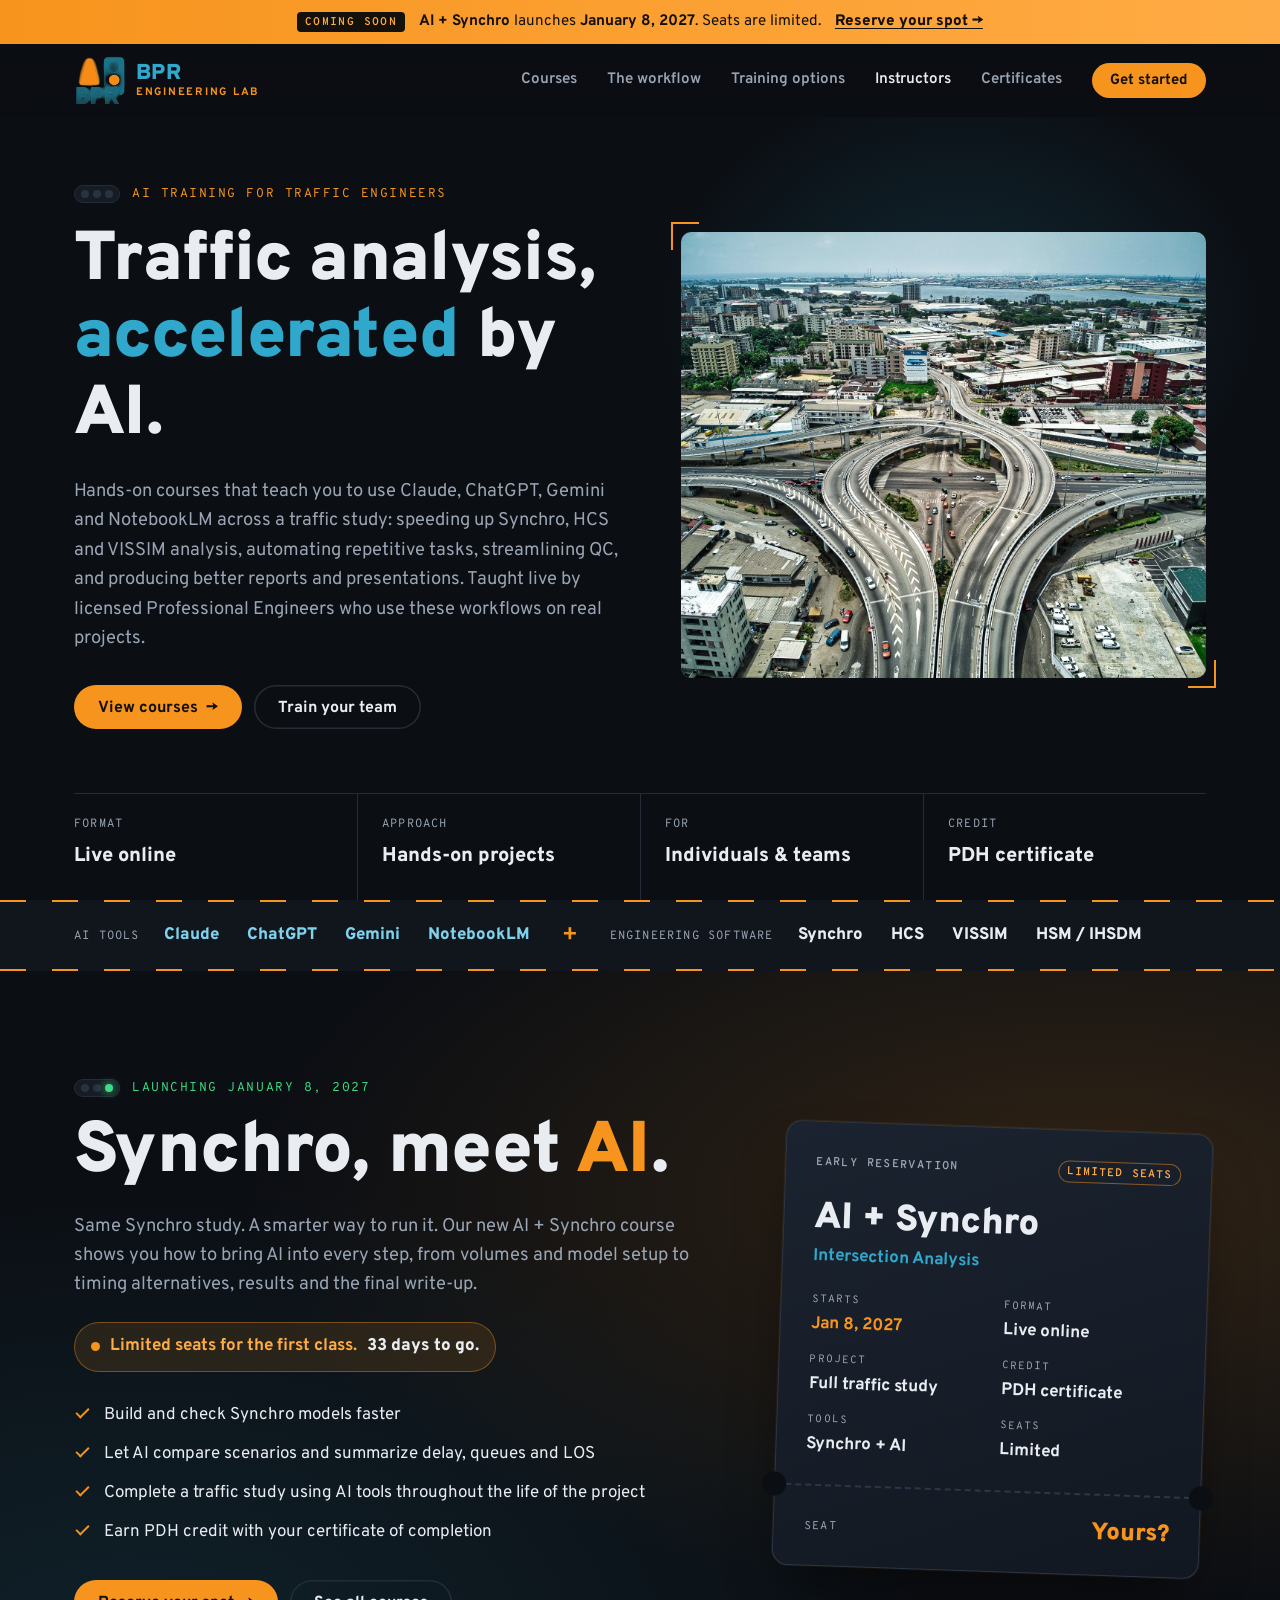
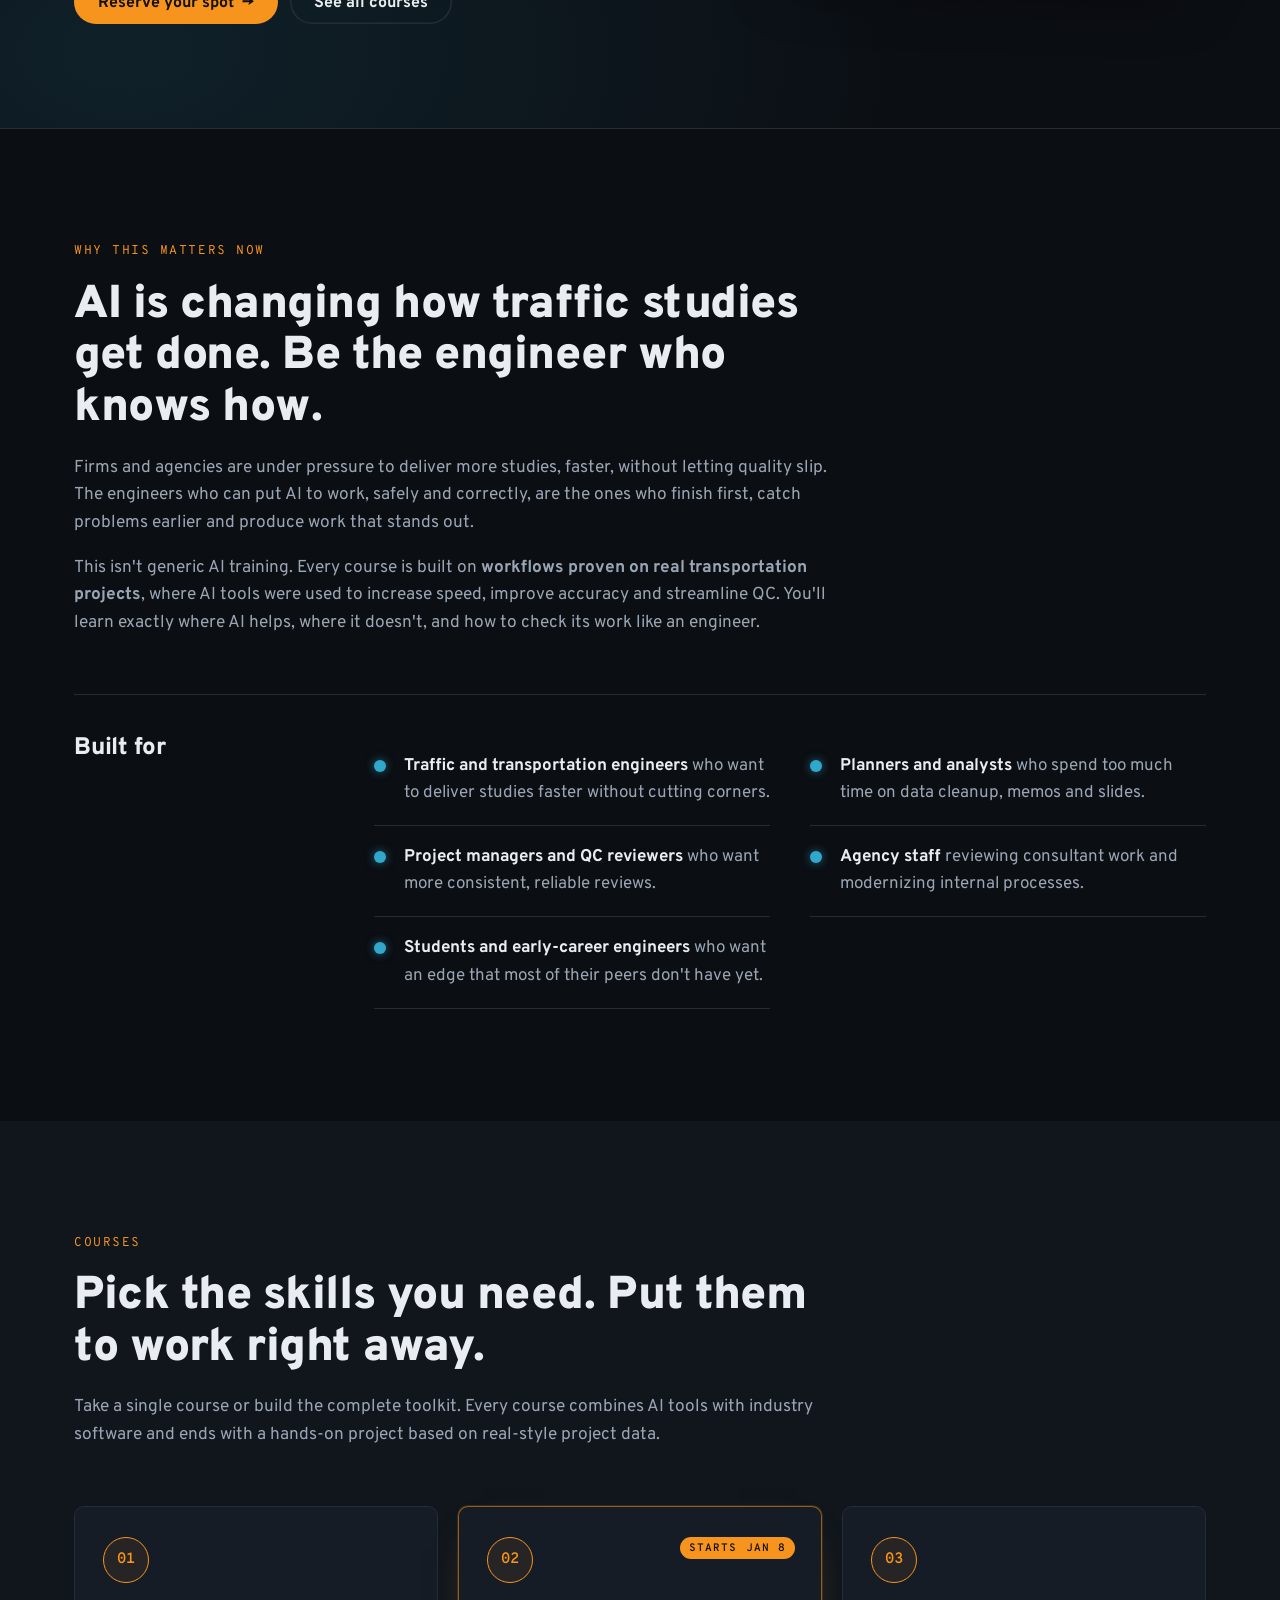
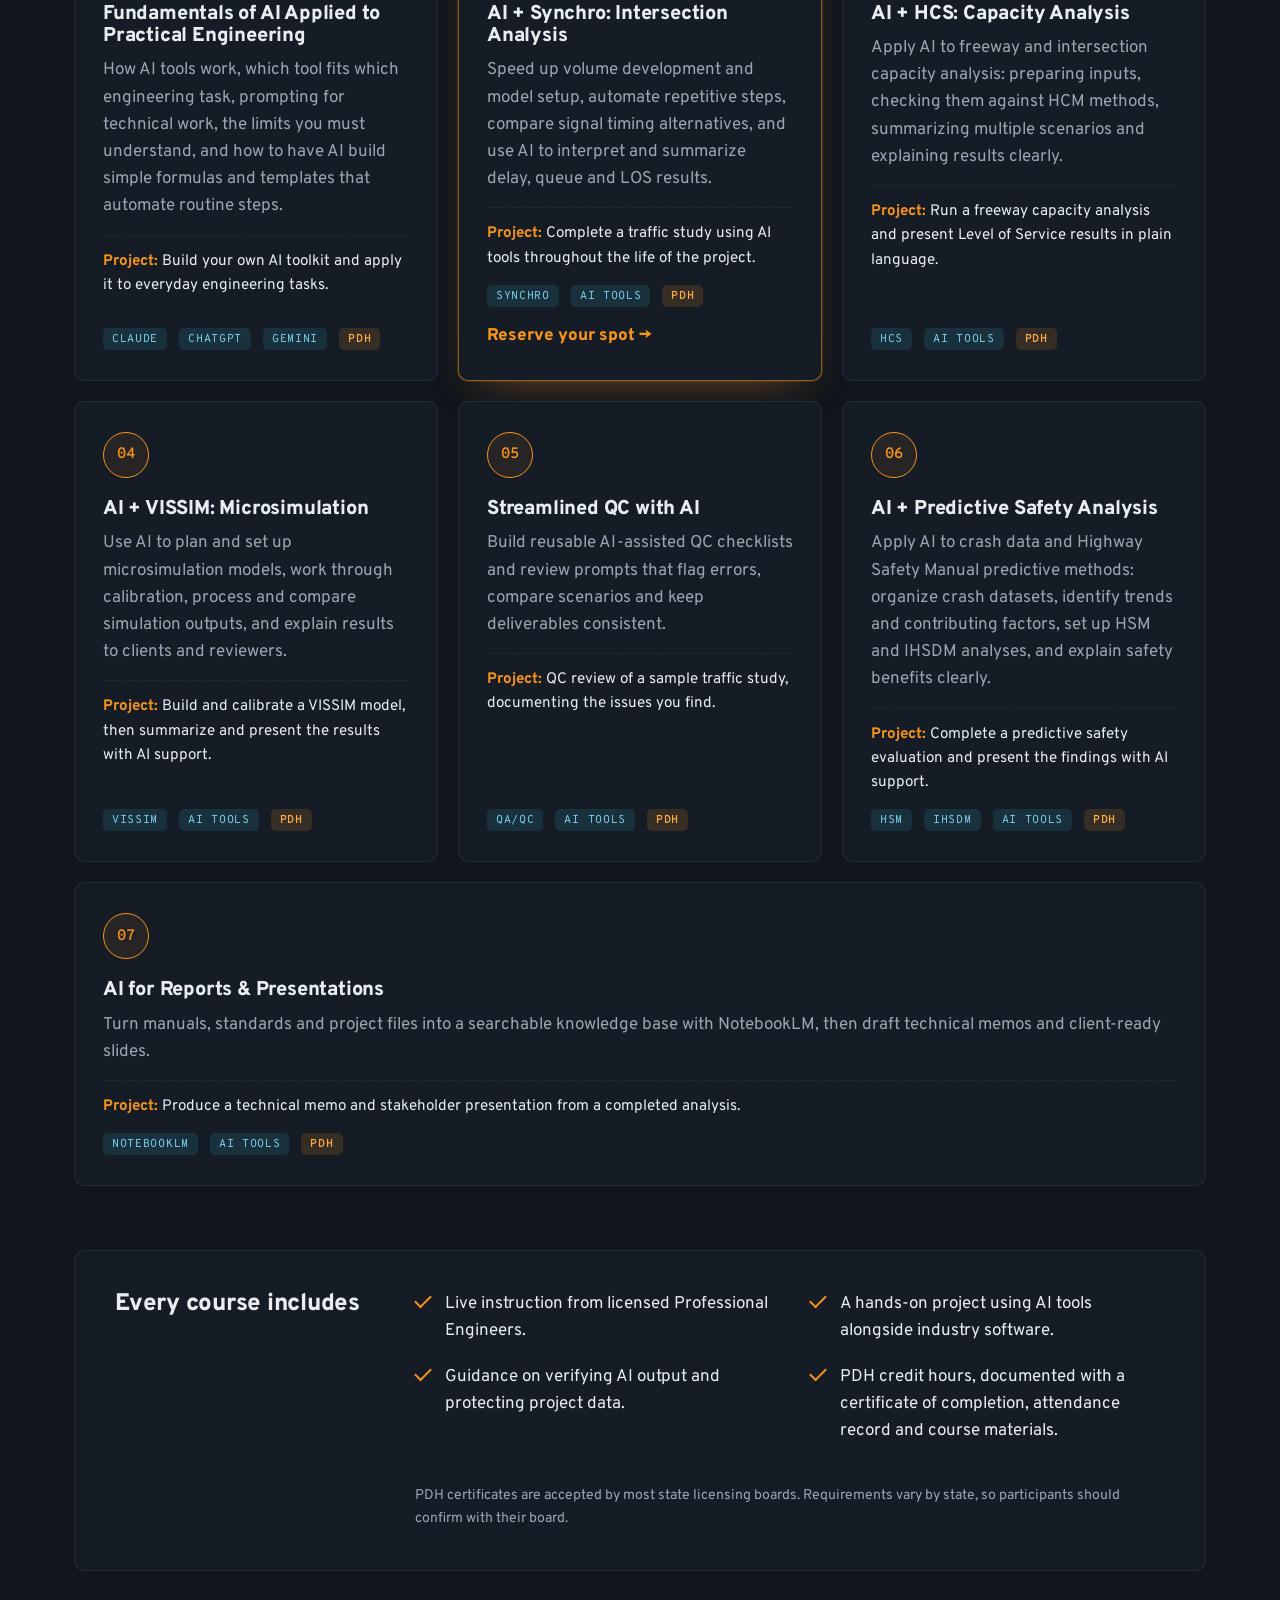
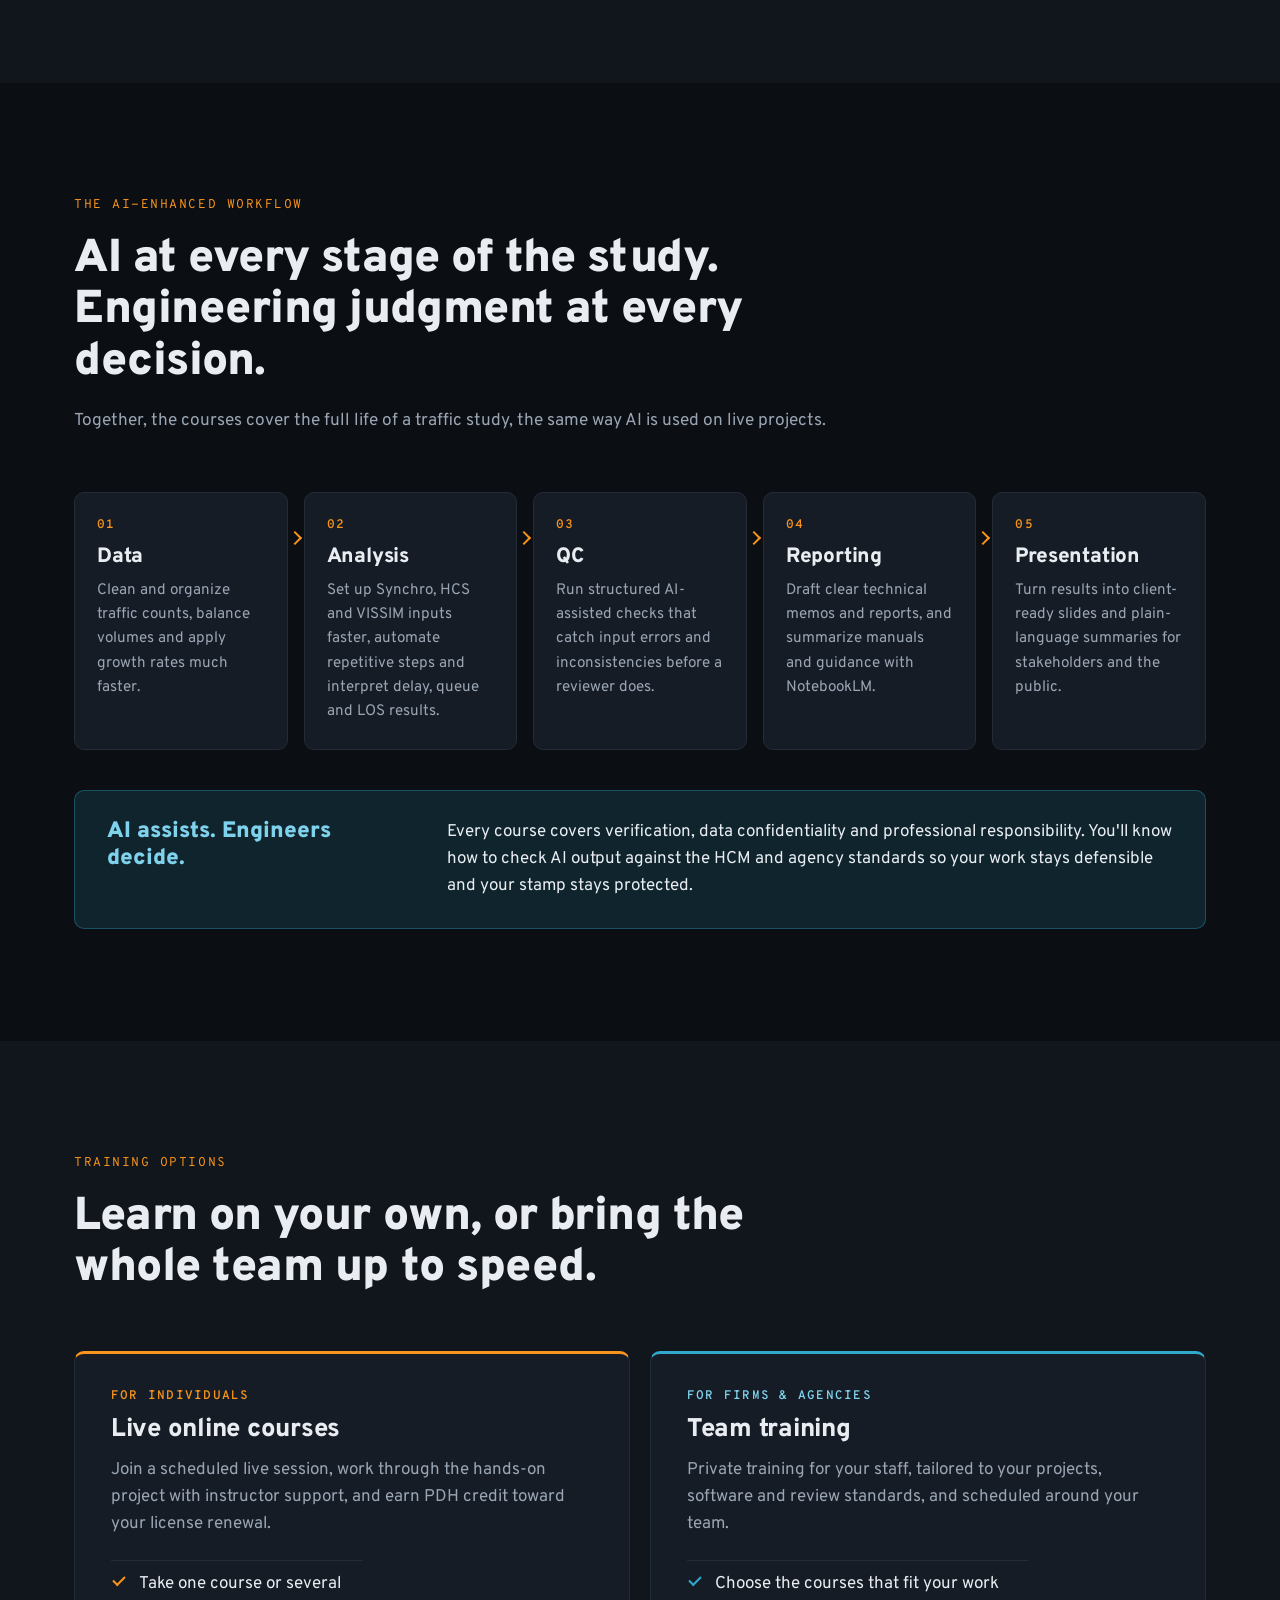
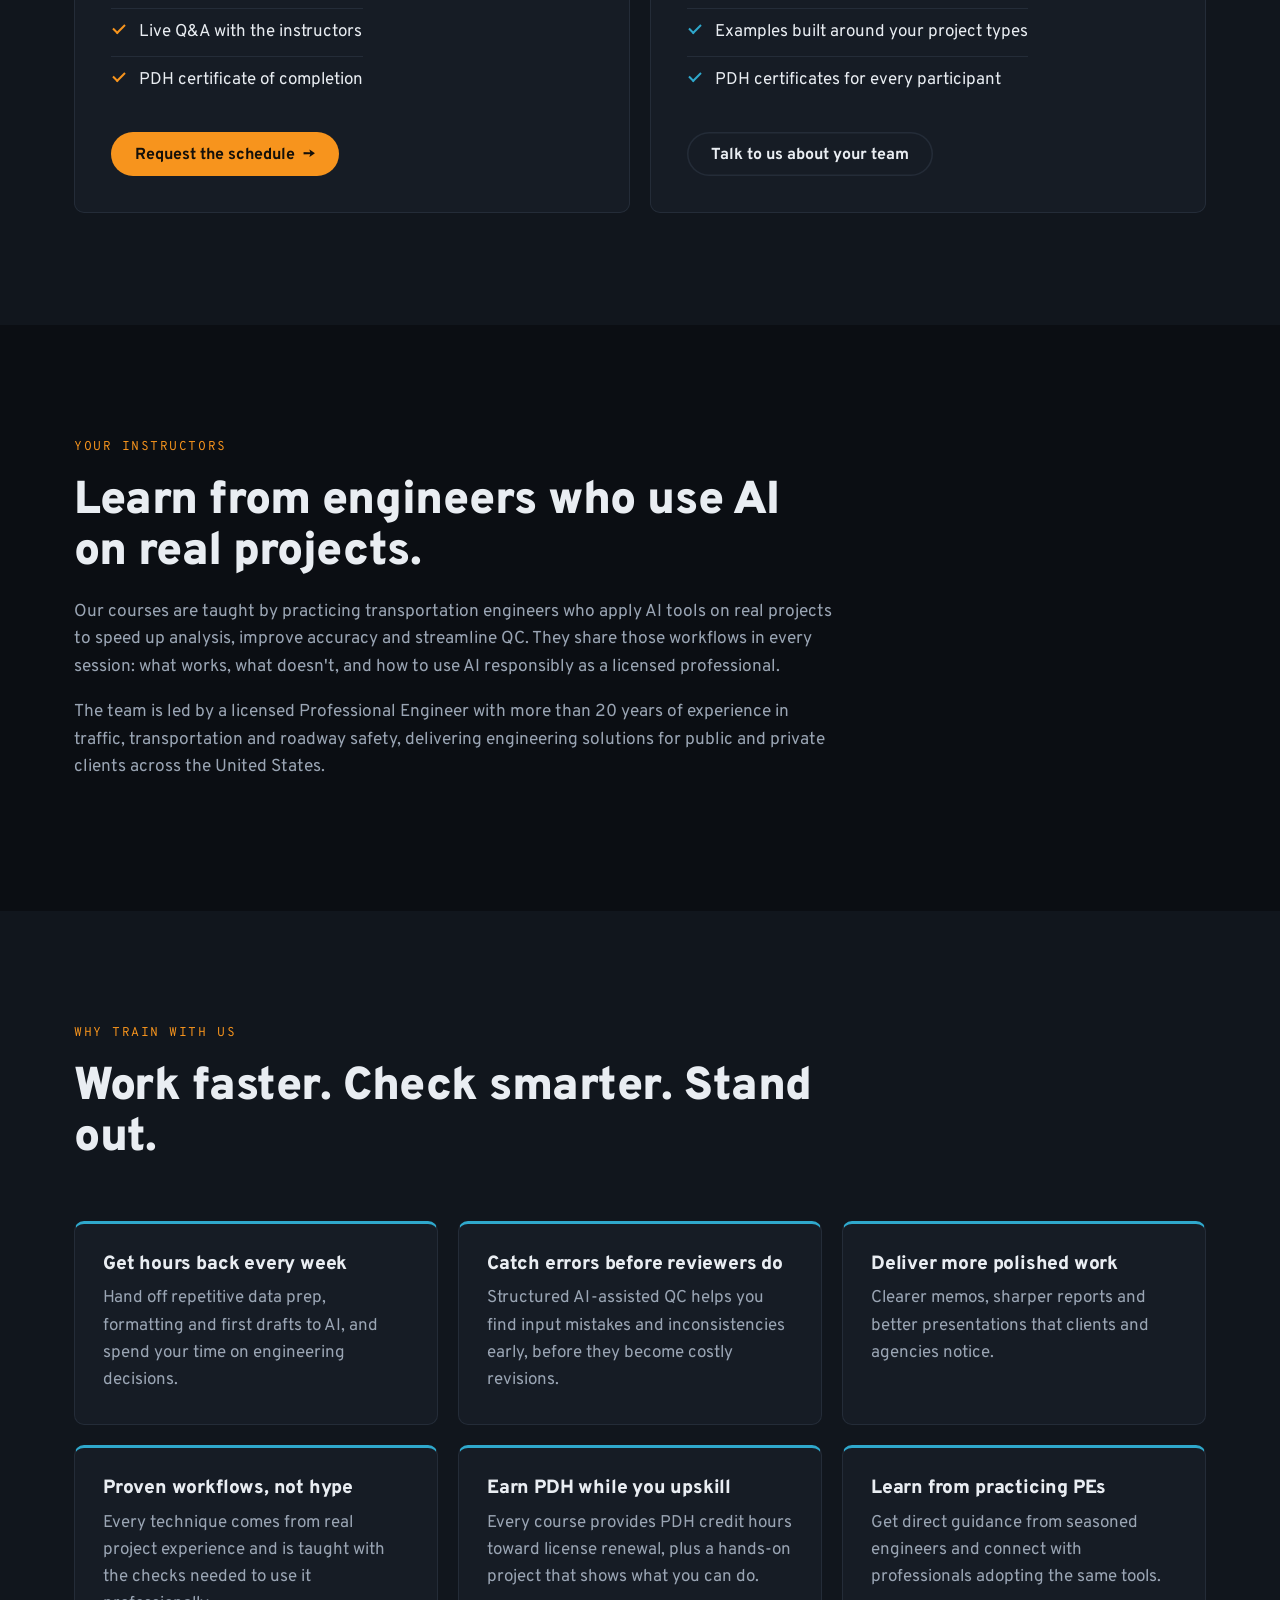
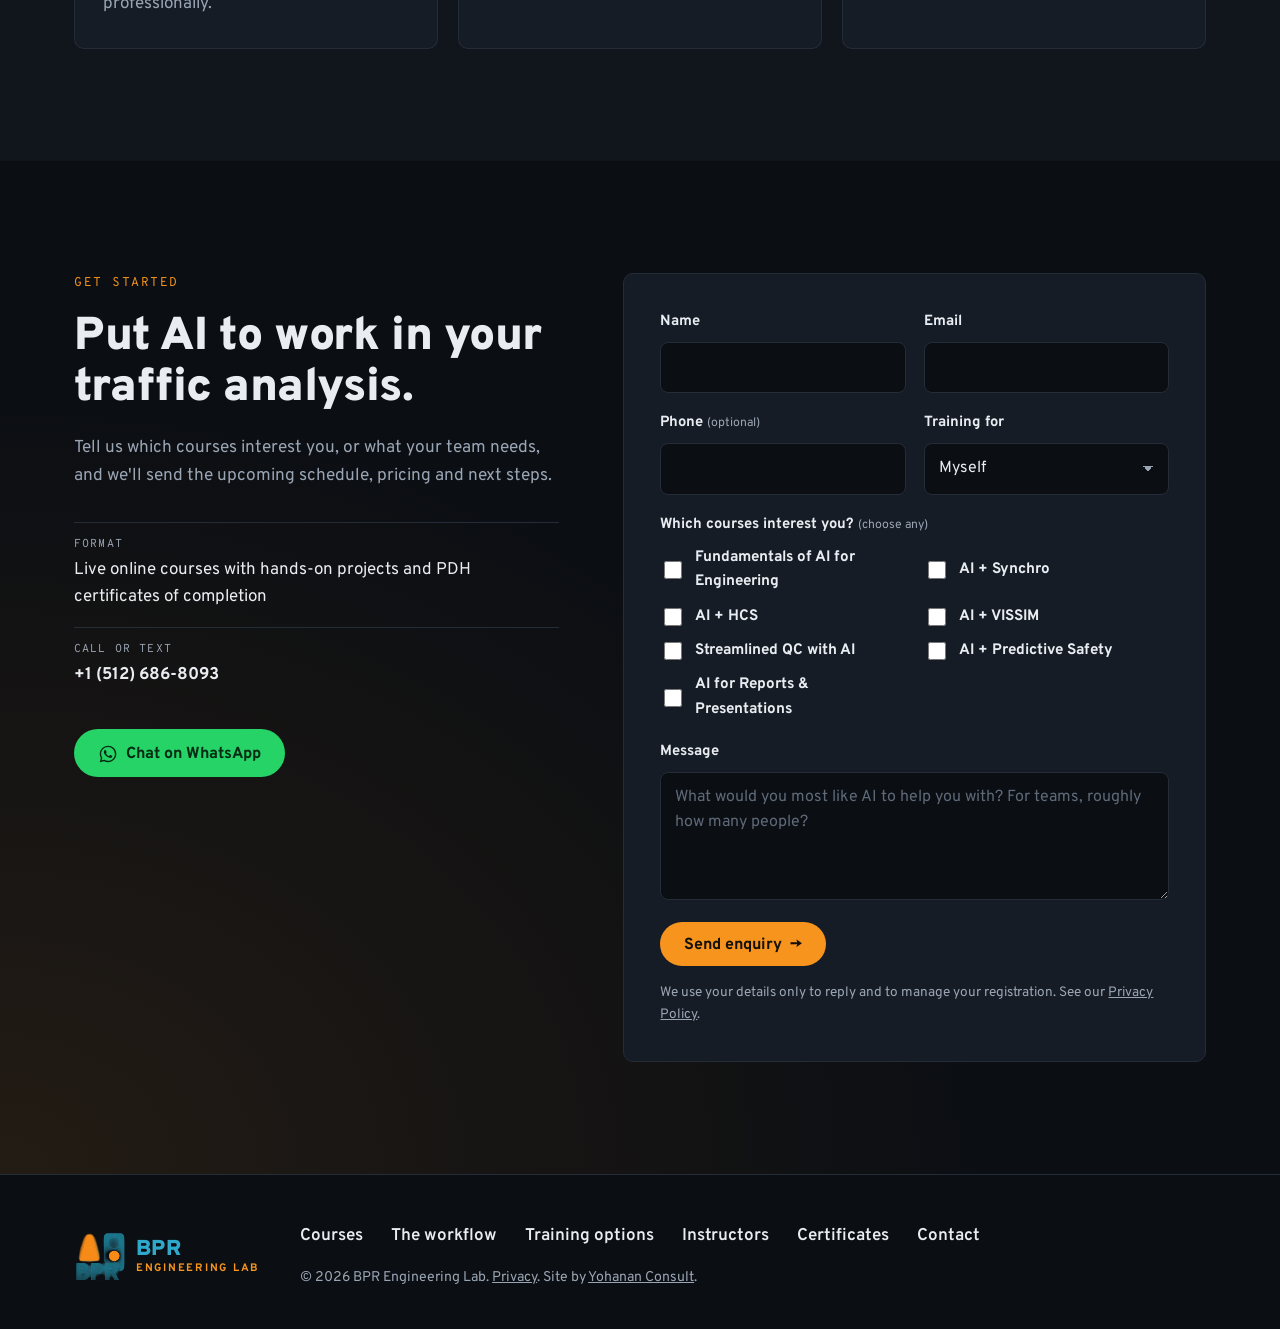
==== commit b1ce9cb5: "Remove lead instructor credentials box Co-Authored-By: Claude Opus 5.5 <noreply@anthropic.com>" ====
--- a/index.html
+++ b/index.html
@@ -26,7 +26,7 @@
   <link
     href="https://fonts.googleapis.com/css2?family=Overpass:wght@400;500;600;700;800;900&family=Overpass+Mono:wght@400;600&display=swap"
     rel="stylesheet">
-  <link rel="stylesheet" href="assets/css/site.css?v=15">
+  <link rel="stylesheet" href="assets/css/site.css?v=16">
 
   <script type="application/ld+json">
   {
@@ -399,14 +399,6 @@
             transportation and roadway safety, delivering engineering solutions for public and private clients across
             the United States.</p>
         </div>
-        <ul class="creds" aria-label="Lead instructor credentials">
-          <li class="creds-title">Lead instructor</li>
-          <li><b>PE</b><span>Licensed in Texas, Arizona, Colorado &amp; Oklahoma</span></li>
-          <li><b>PTOE</b><span>Professional Traffic Operations Engineer</span></li>
-          <li><b>RSP<sub>1</sub></b><span>Road Safety Professional</span></li>
-          <li><b>Ph.D.</b><span>Transportation Engineering</span></li>
-          <li><b>20+</b><span>Years of U.S. project experience</span></li>
-        </ul>
       </div>
     </section>
 
--- a/assets/css/site.css
+++ b/assets/css/site.css
@@ -275,7 +275,7 @@
 }
 
 /* Instructor */
-.instructor { display: grid; grid-template-columns: 1.3fr 1fr; gap: 64px; align-items: start; }
+.instructor { display: block; }
 .instructor .section-head { margin-bottom: 0; }
 .creds { list-style: none; margin: 0; padding: 0; display: grid; gap: 12px; }
 .creds li {
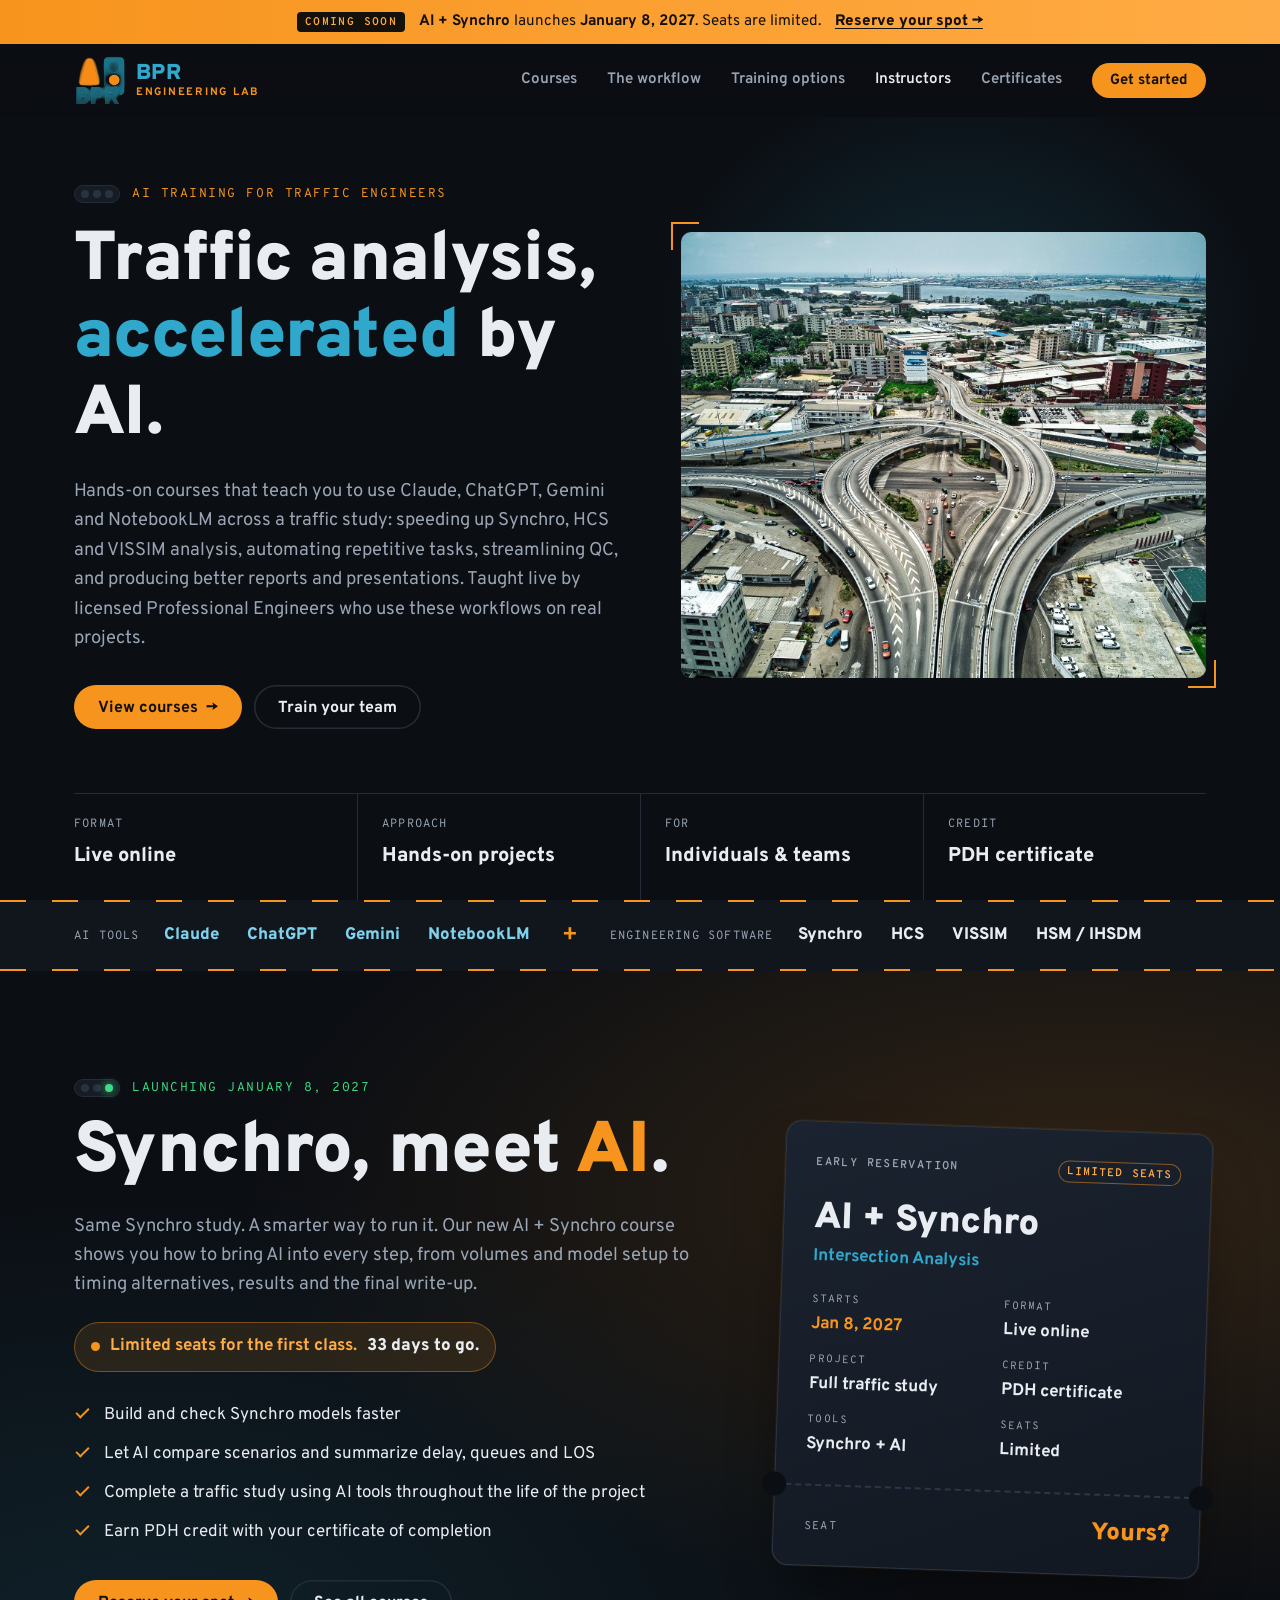
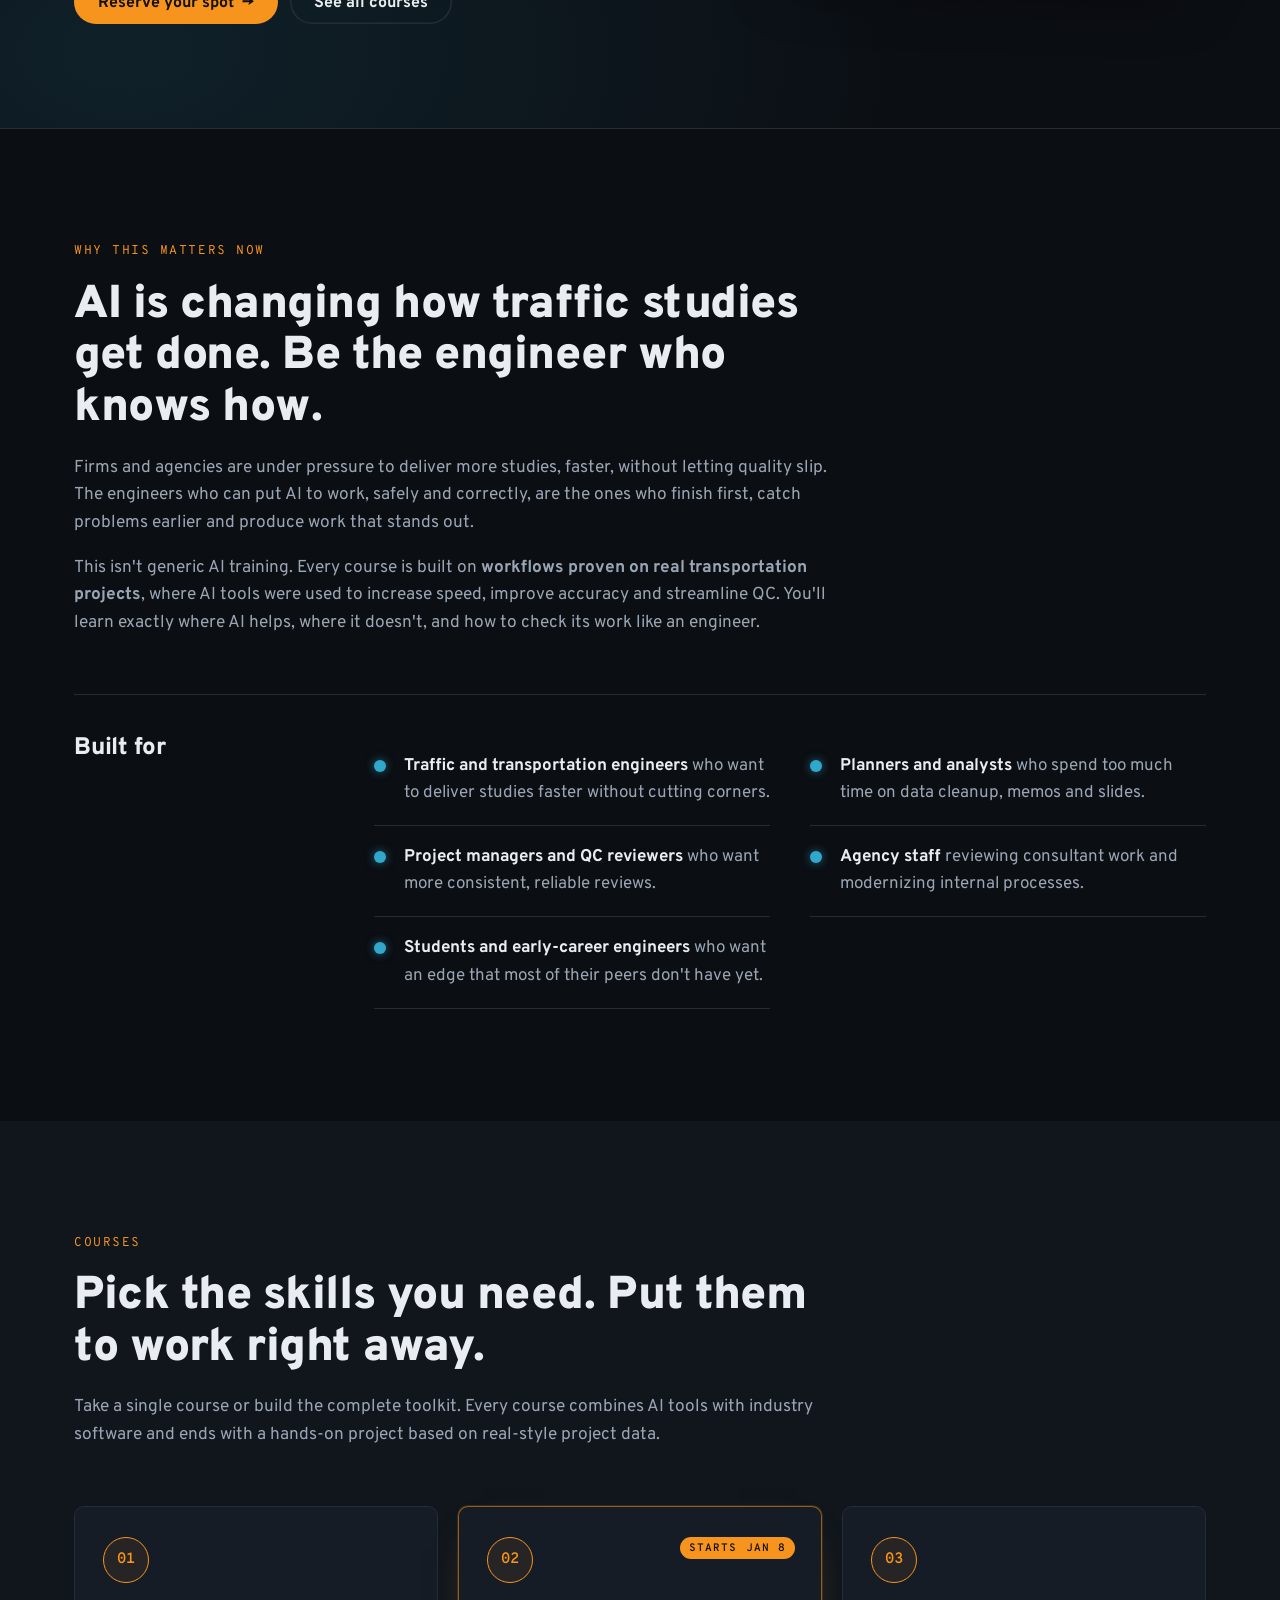
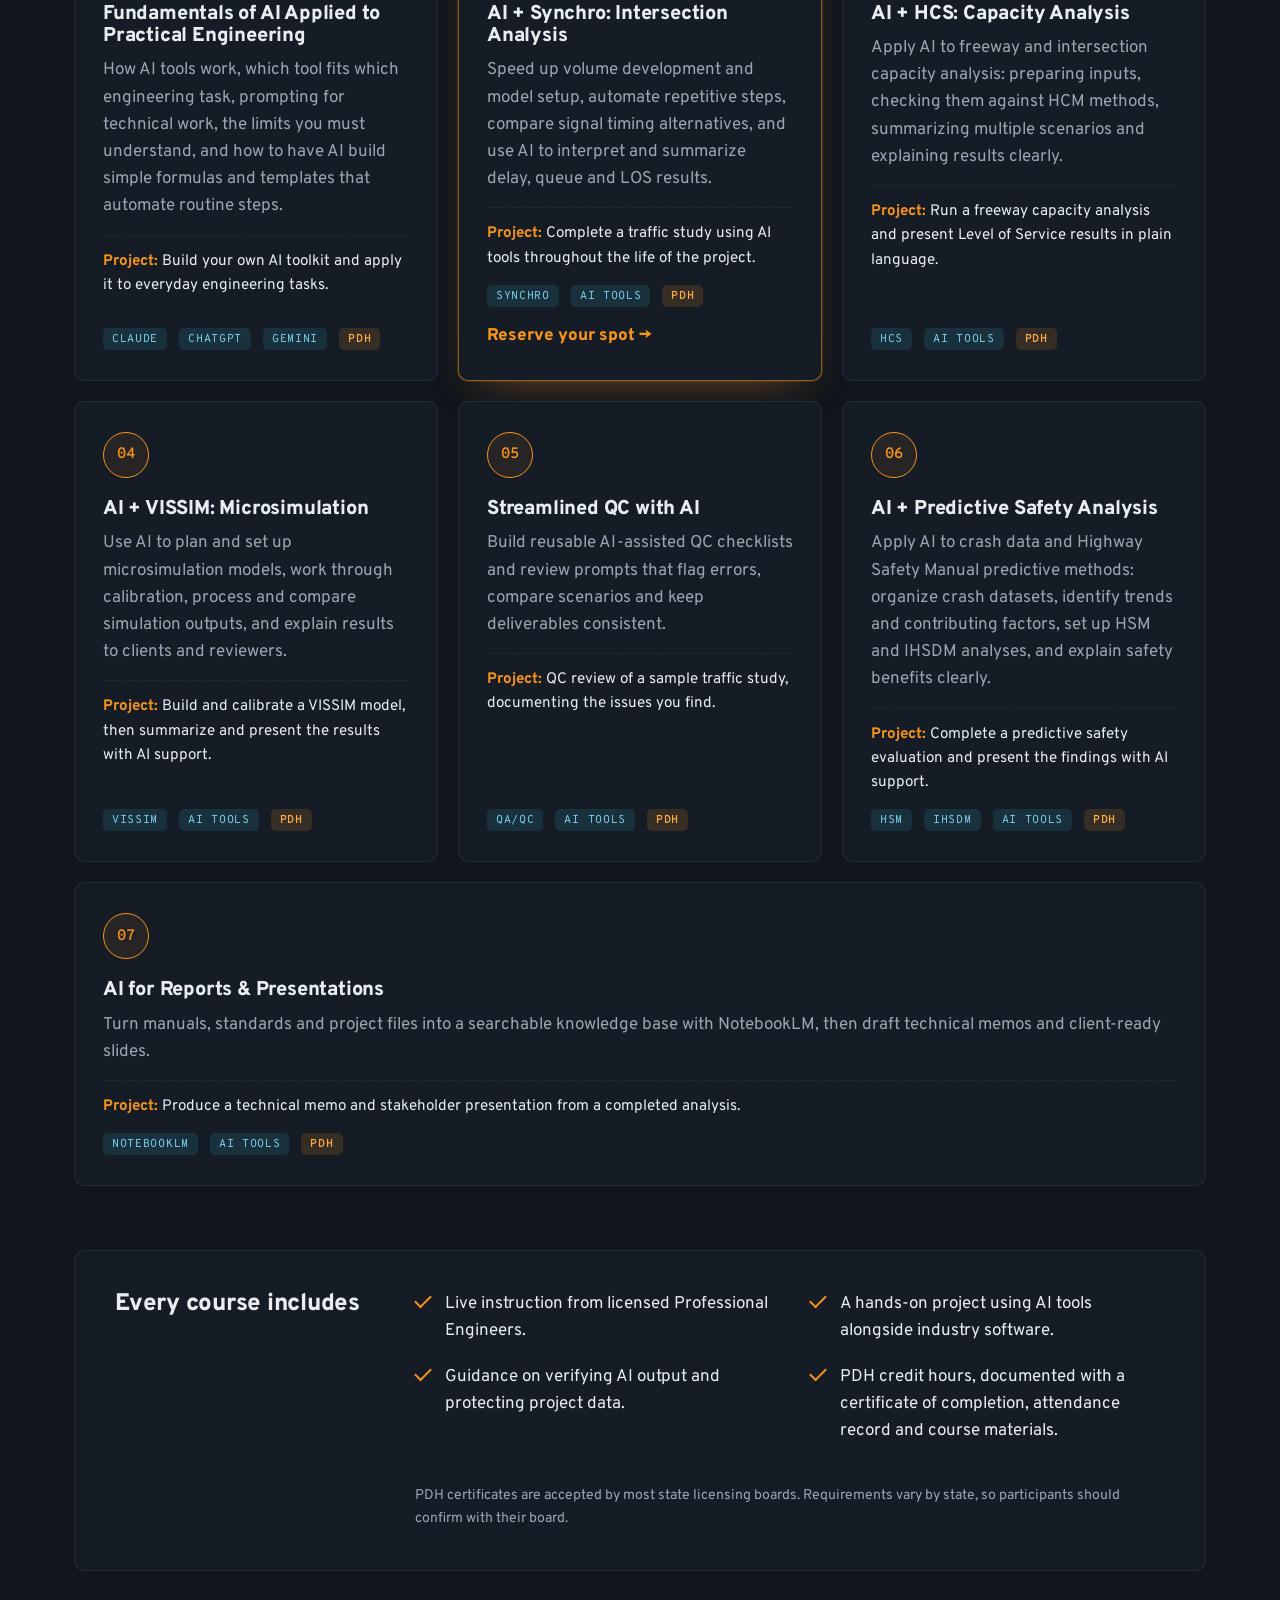
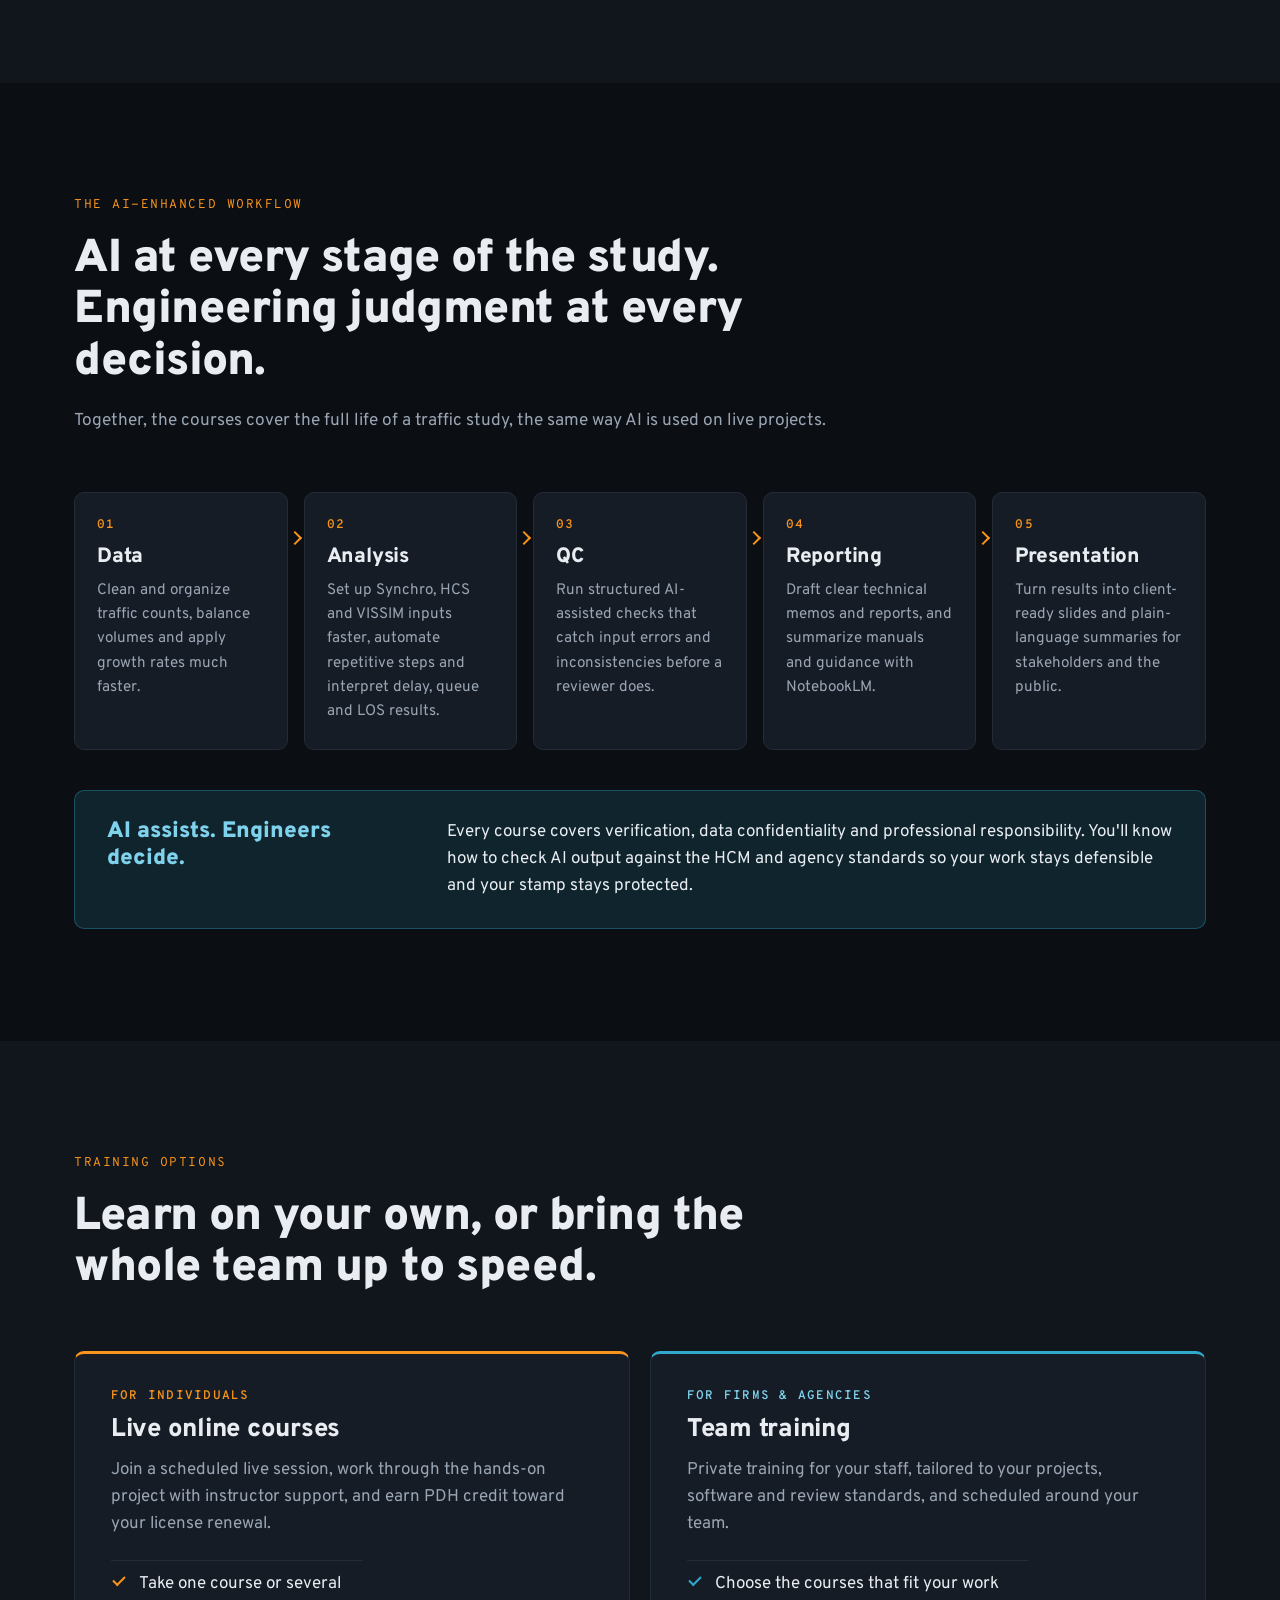
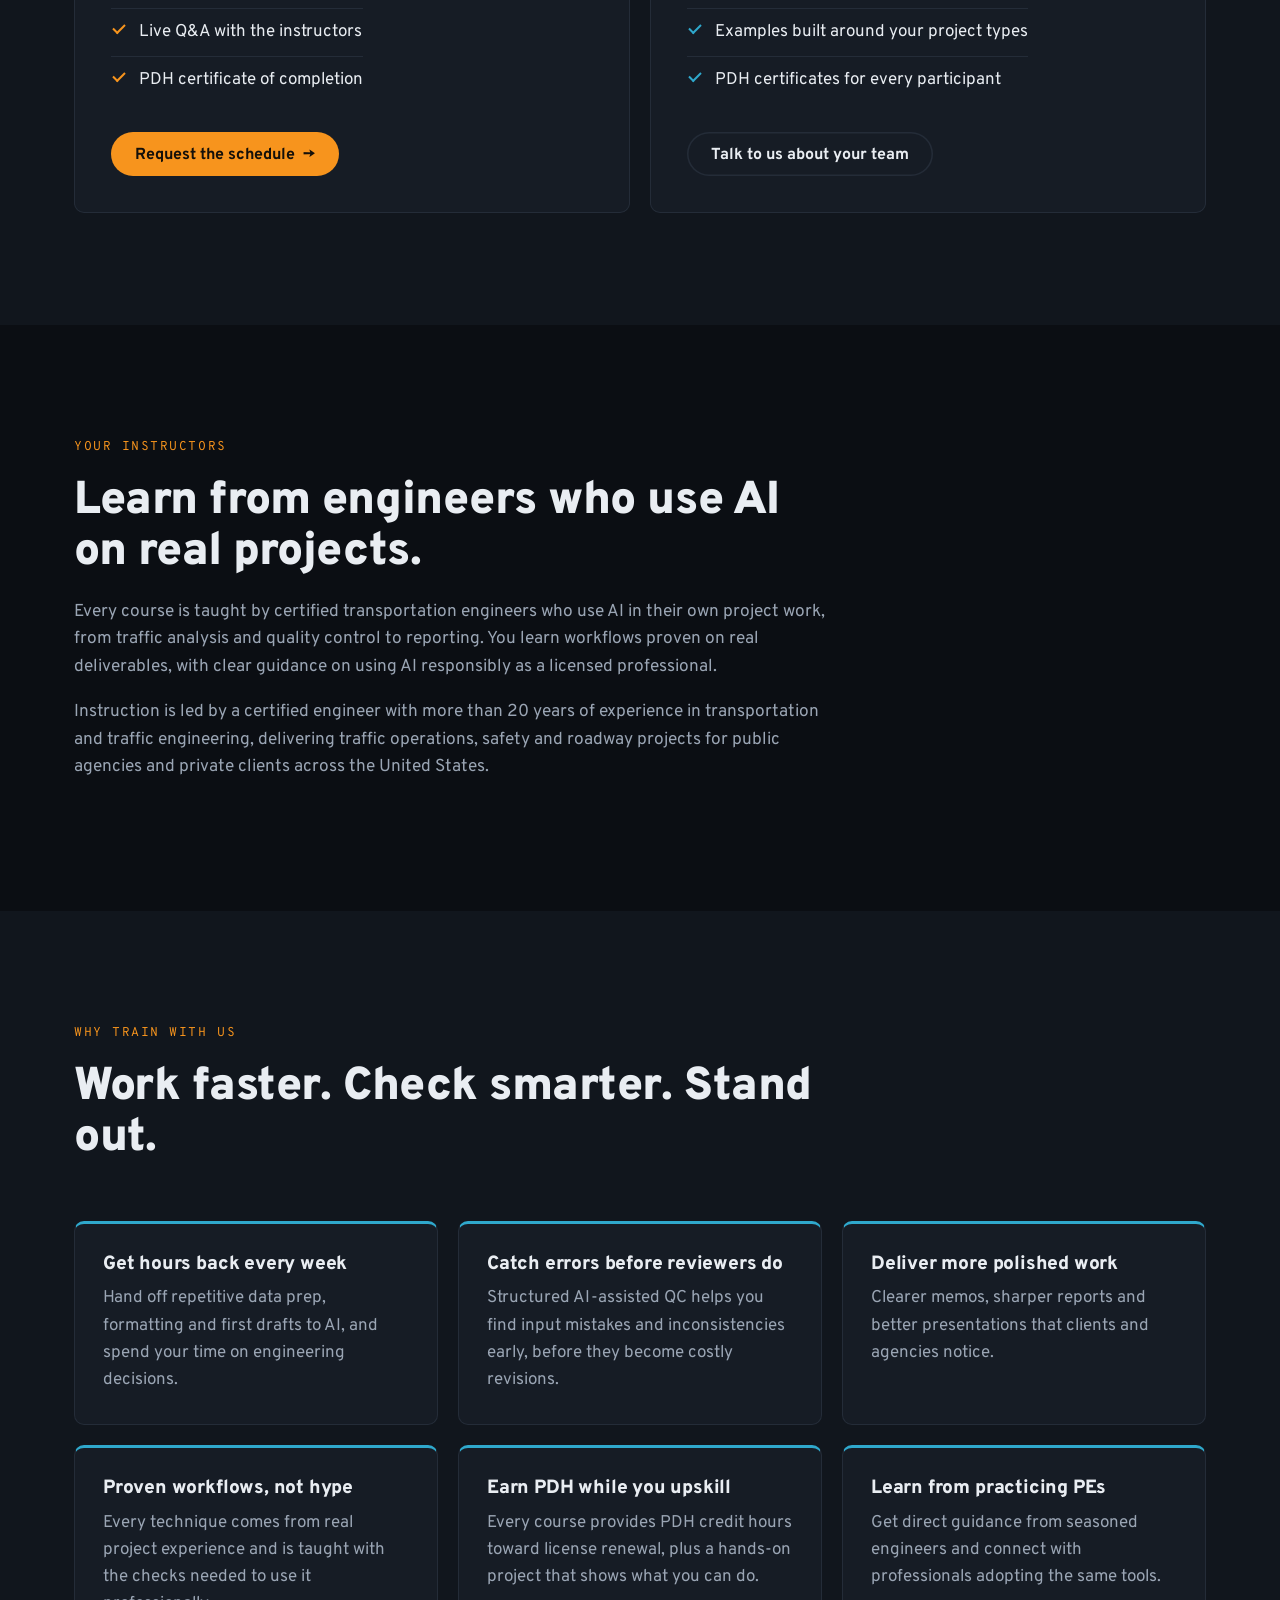
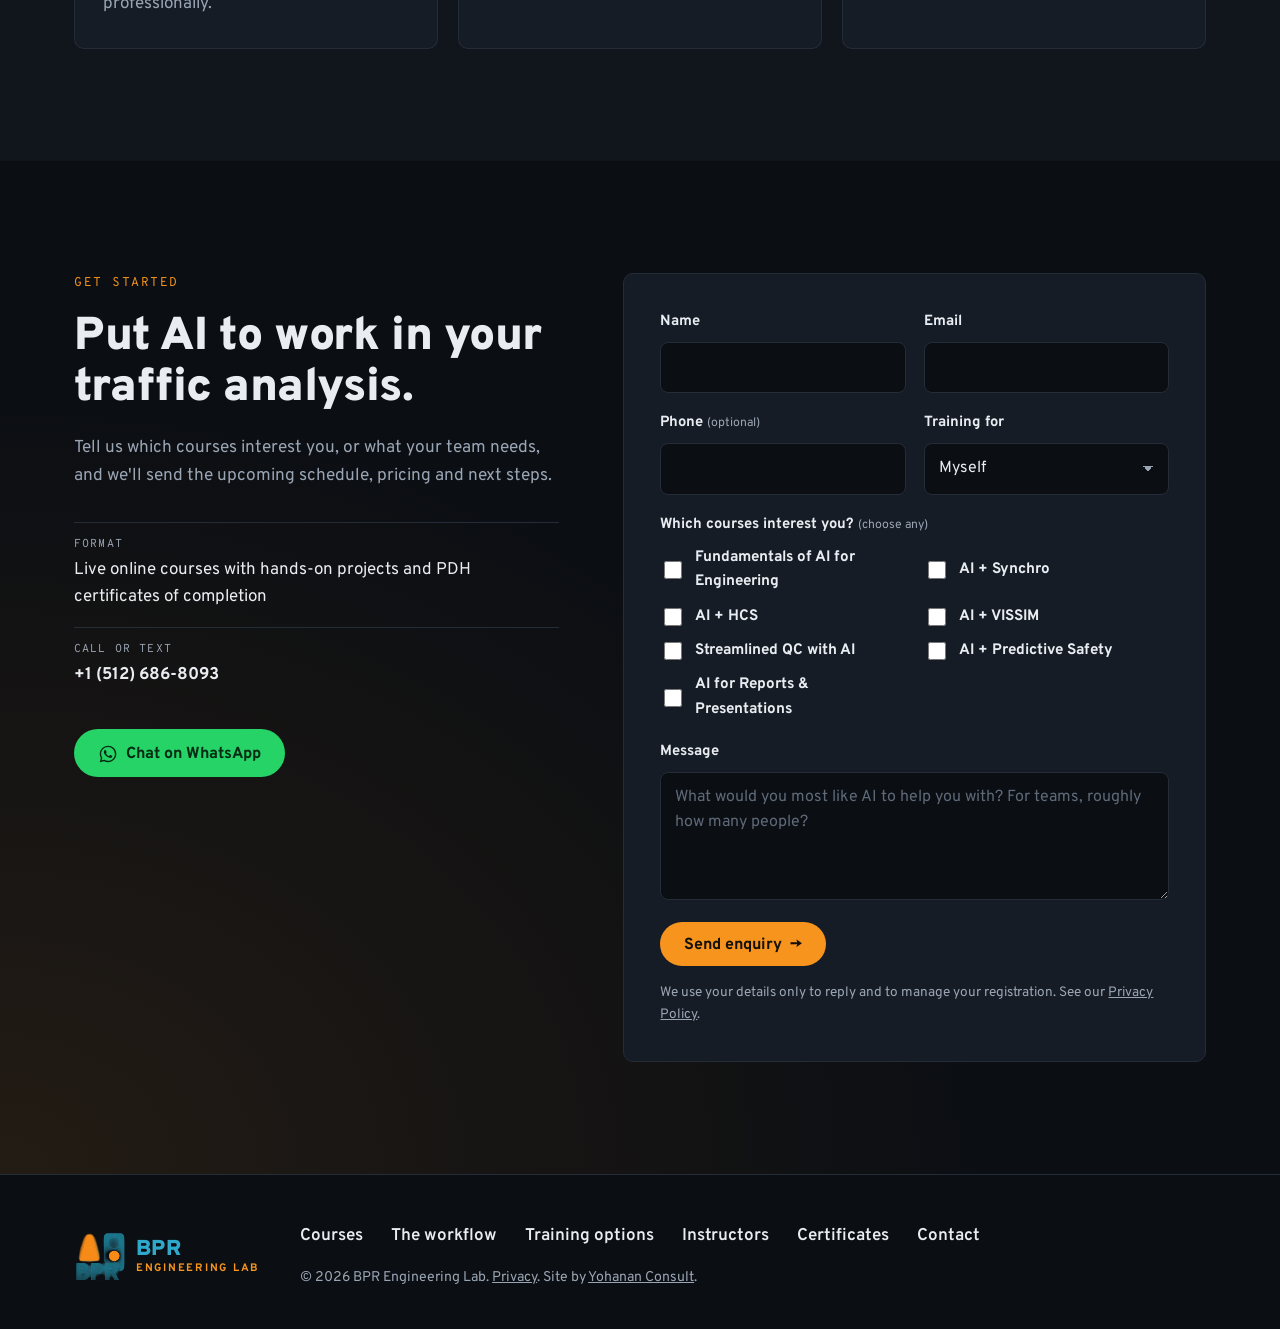
==== commit e3372780: "Reword instructors section Co-Authored-By: Claude Opus 5.5 <noreply@anthropic.com>" ====
--- a/index.html
+++ b/index.html
@@ -392,12 +392,12 @@
         <div class="section-head">
           <p class="kicker">Your instructors</p>
           <h2>Learn from engineers who use AI on real projects.</h2>
-          <p>Our courses are taught by practicing transportation engineers who apply AI tools on real projects to
-            speed up analysis, improve accuracy and streamline QC. They share those workflows in every session: what
-            works, what doesn't, and how to use AI responsibly as a licensed professional.</p>
-          <p>The team is led by a licensed Professional Engineer with more than 20 years of experience in traffic,
-            transportation and roadway safety, delivering engineering solutions for public and private clients across
-            the United States.</p>
+          <p>Every course is taught by certified transportation engineers who use AI in their own project work, from
+            traffic analysis and quality control to reporting. You learn workflows proven on real deliverables, with
+            clear guidance on using AI responsibly as a licensed professional.</p>
+          <p>Instruction is led by a certified engineer with more than 20 years of experience in transportation and
+            traffic engineering, delivering traffic operations, safety and roadway projects for public agencies and
+            private clients across the United States.</p>
         </div>
       </div>
     </section>
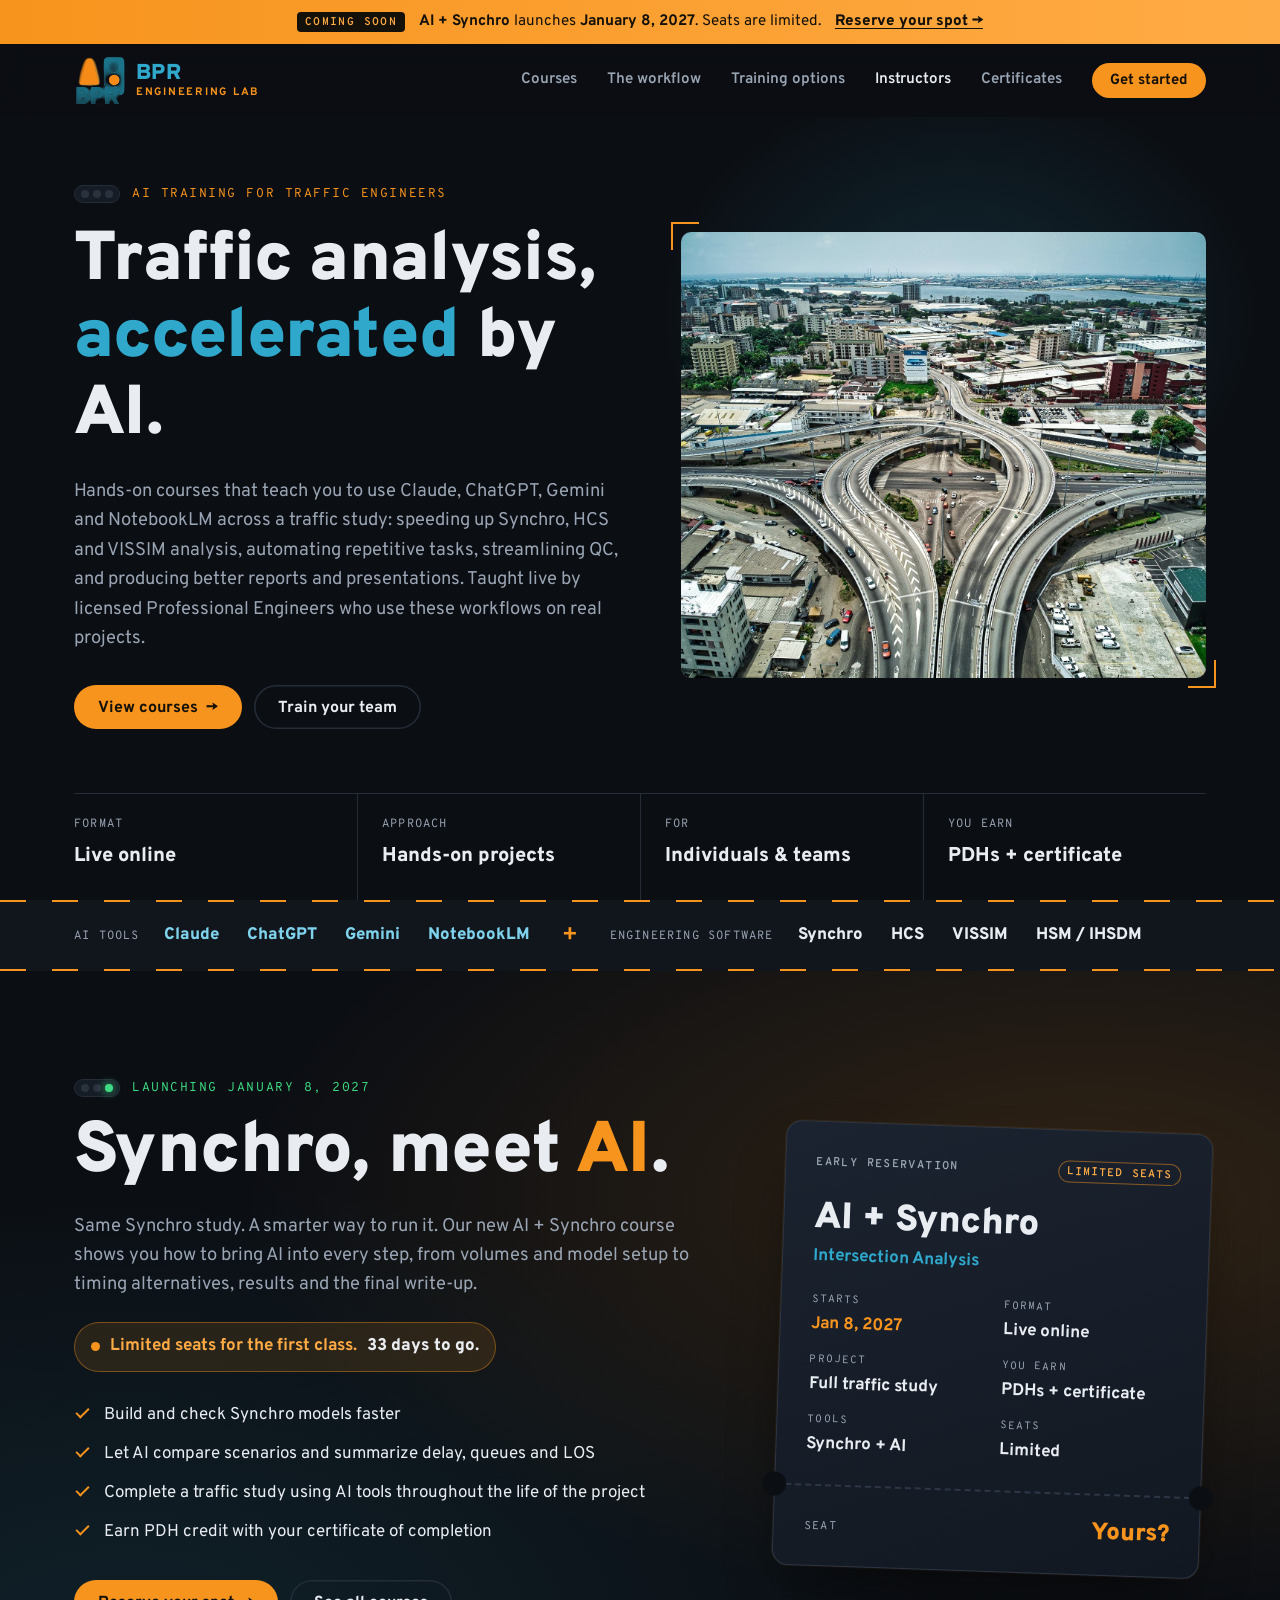
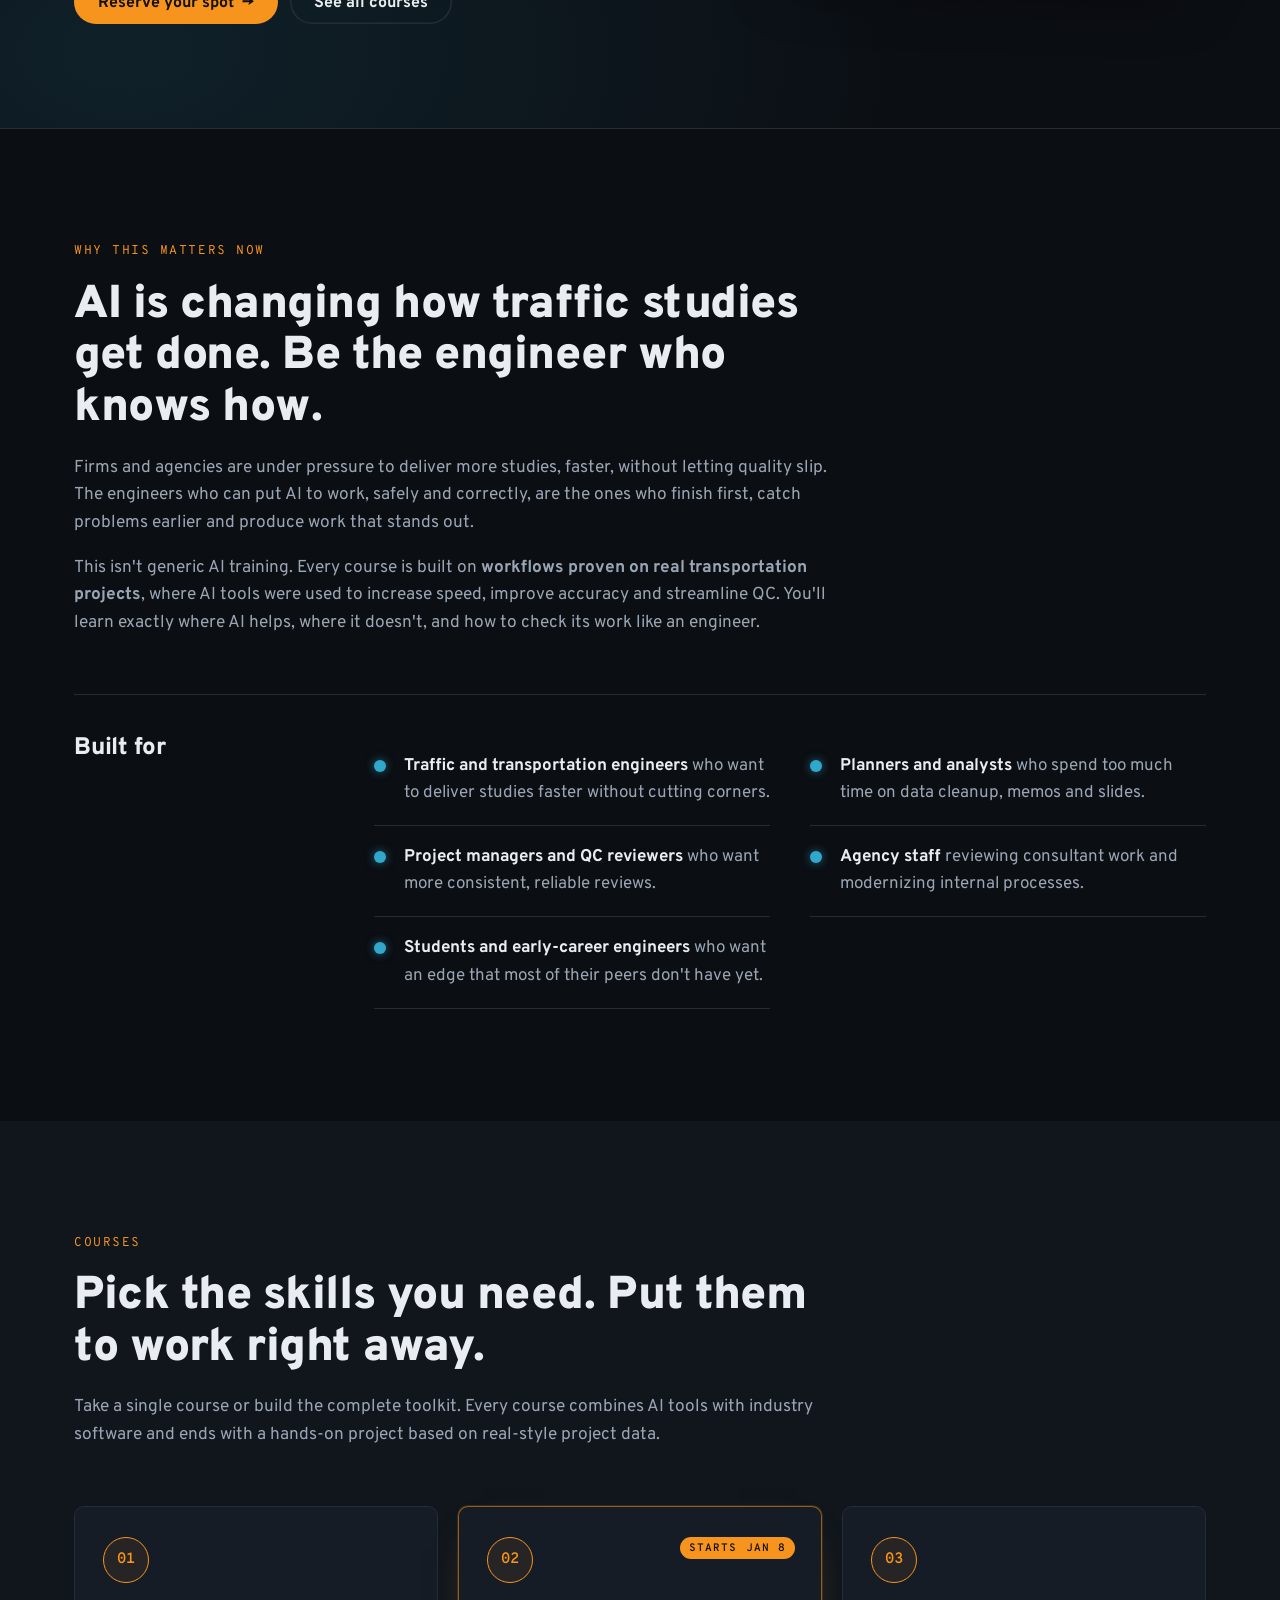
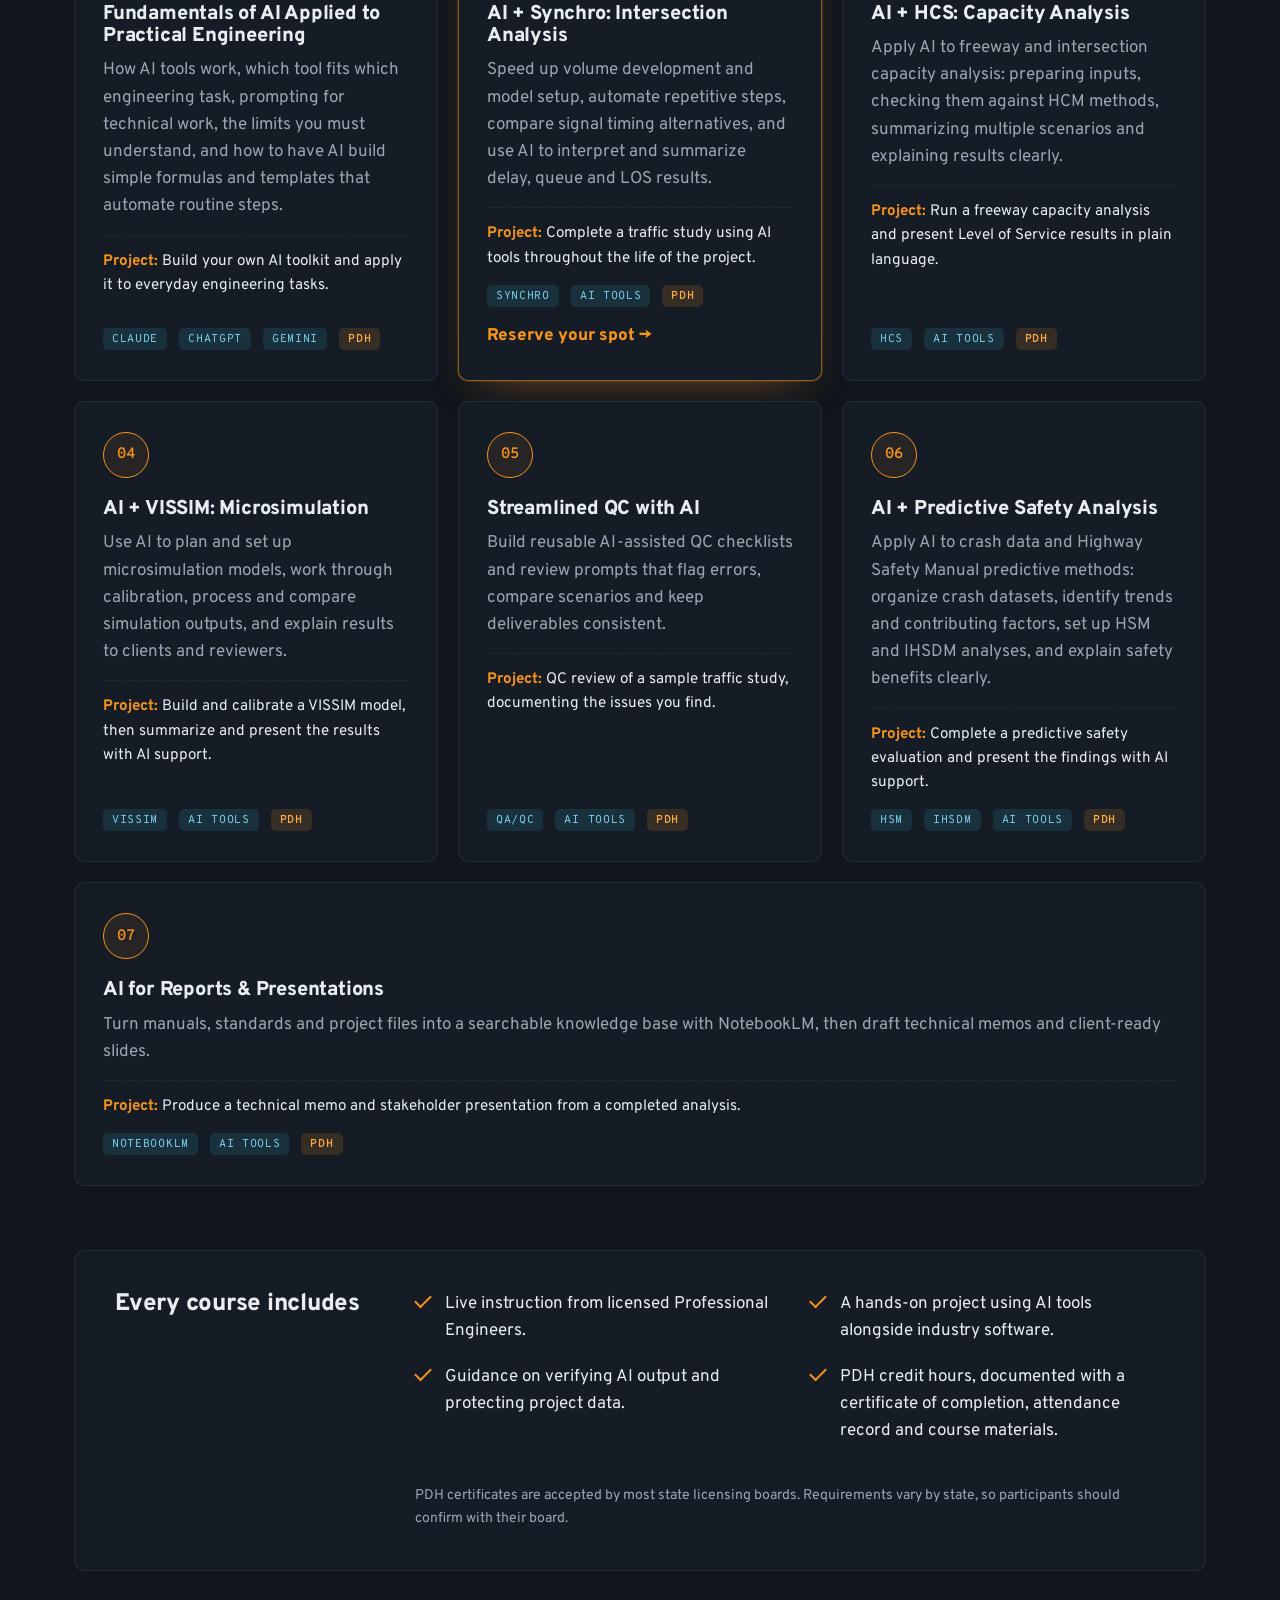
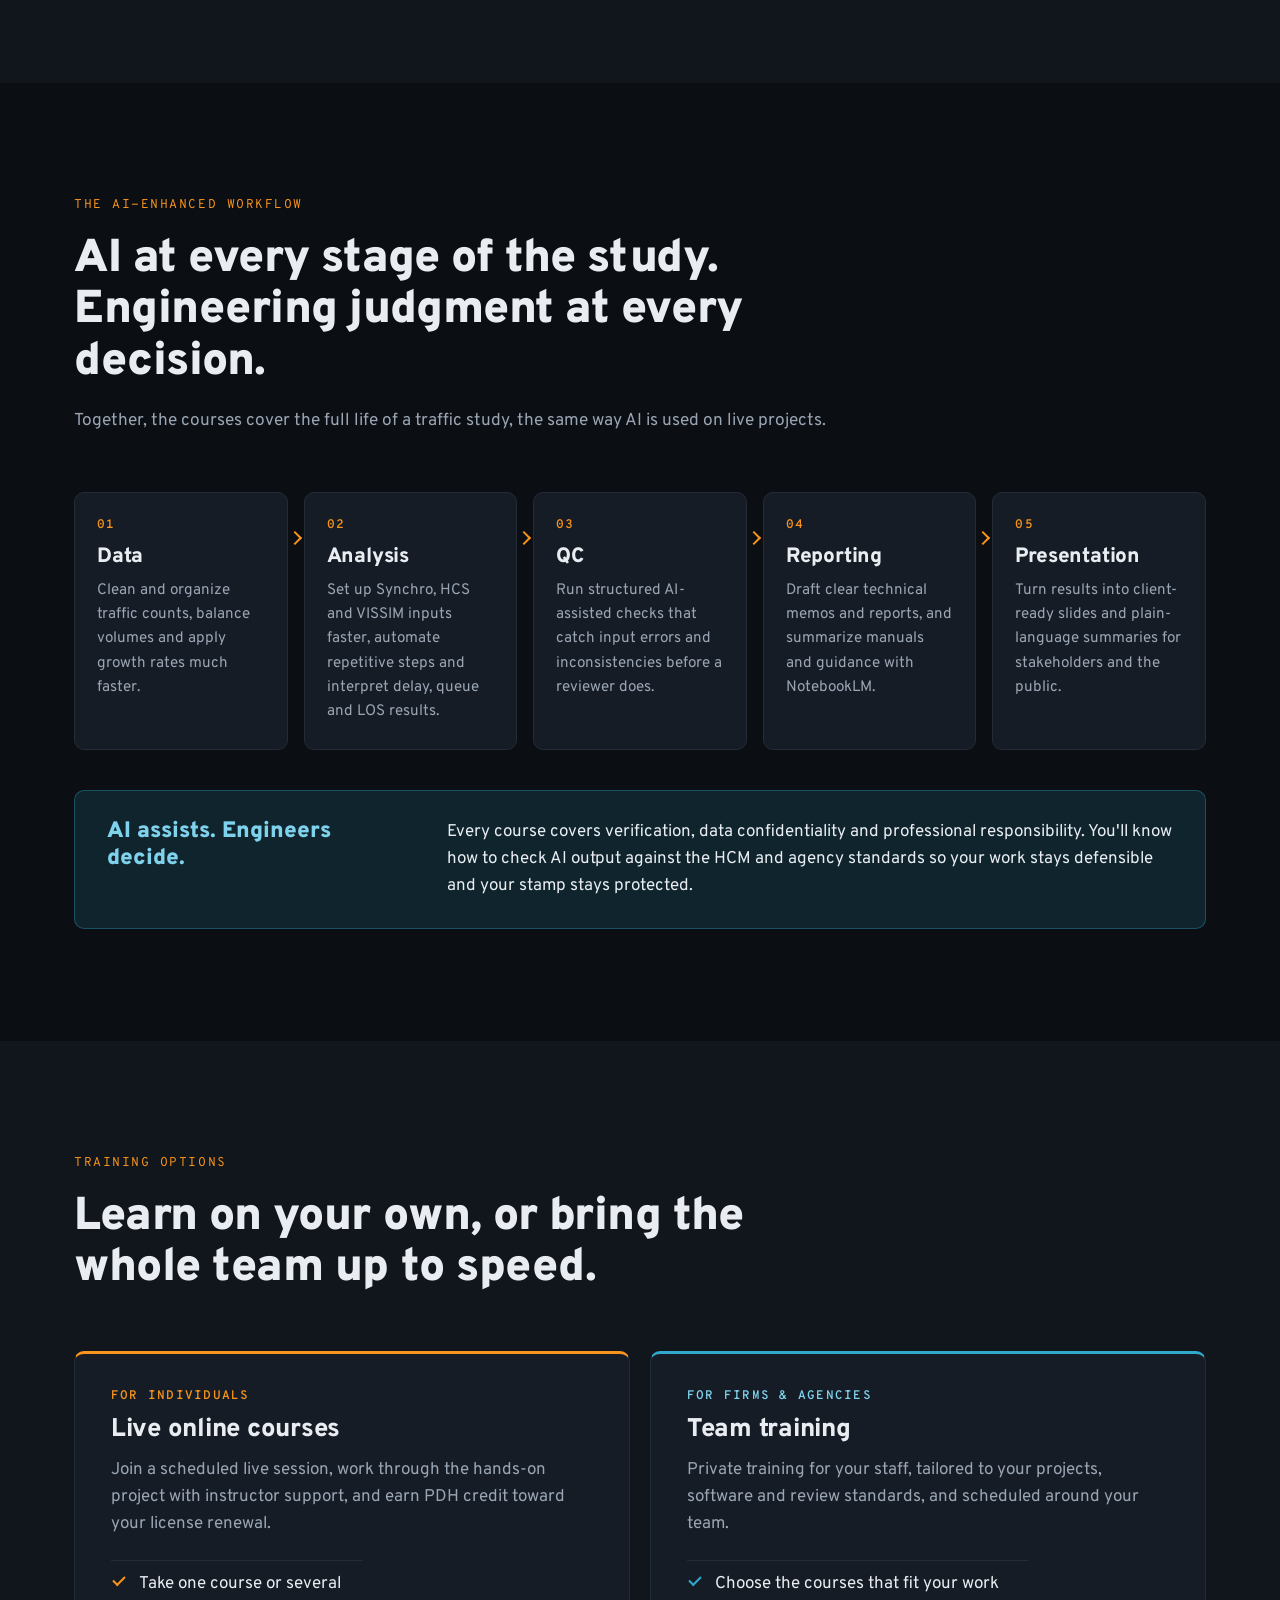
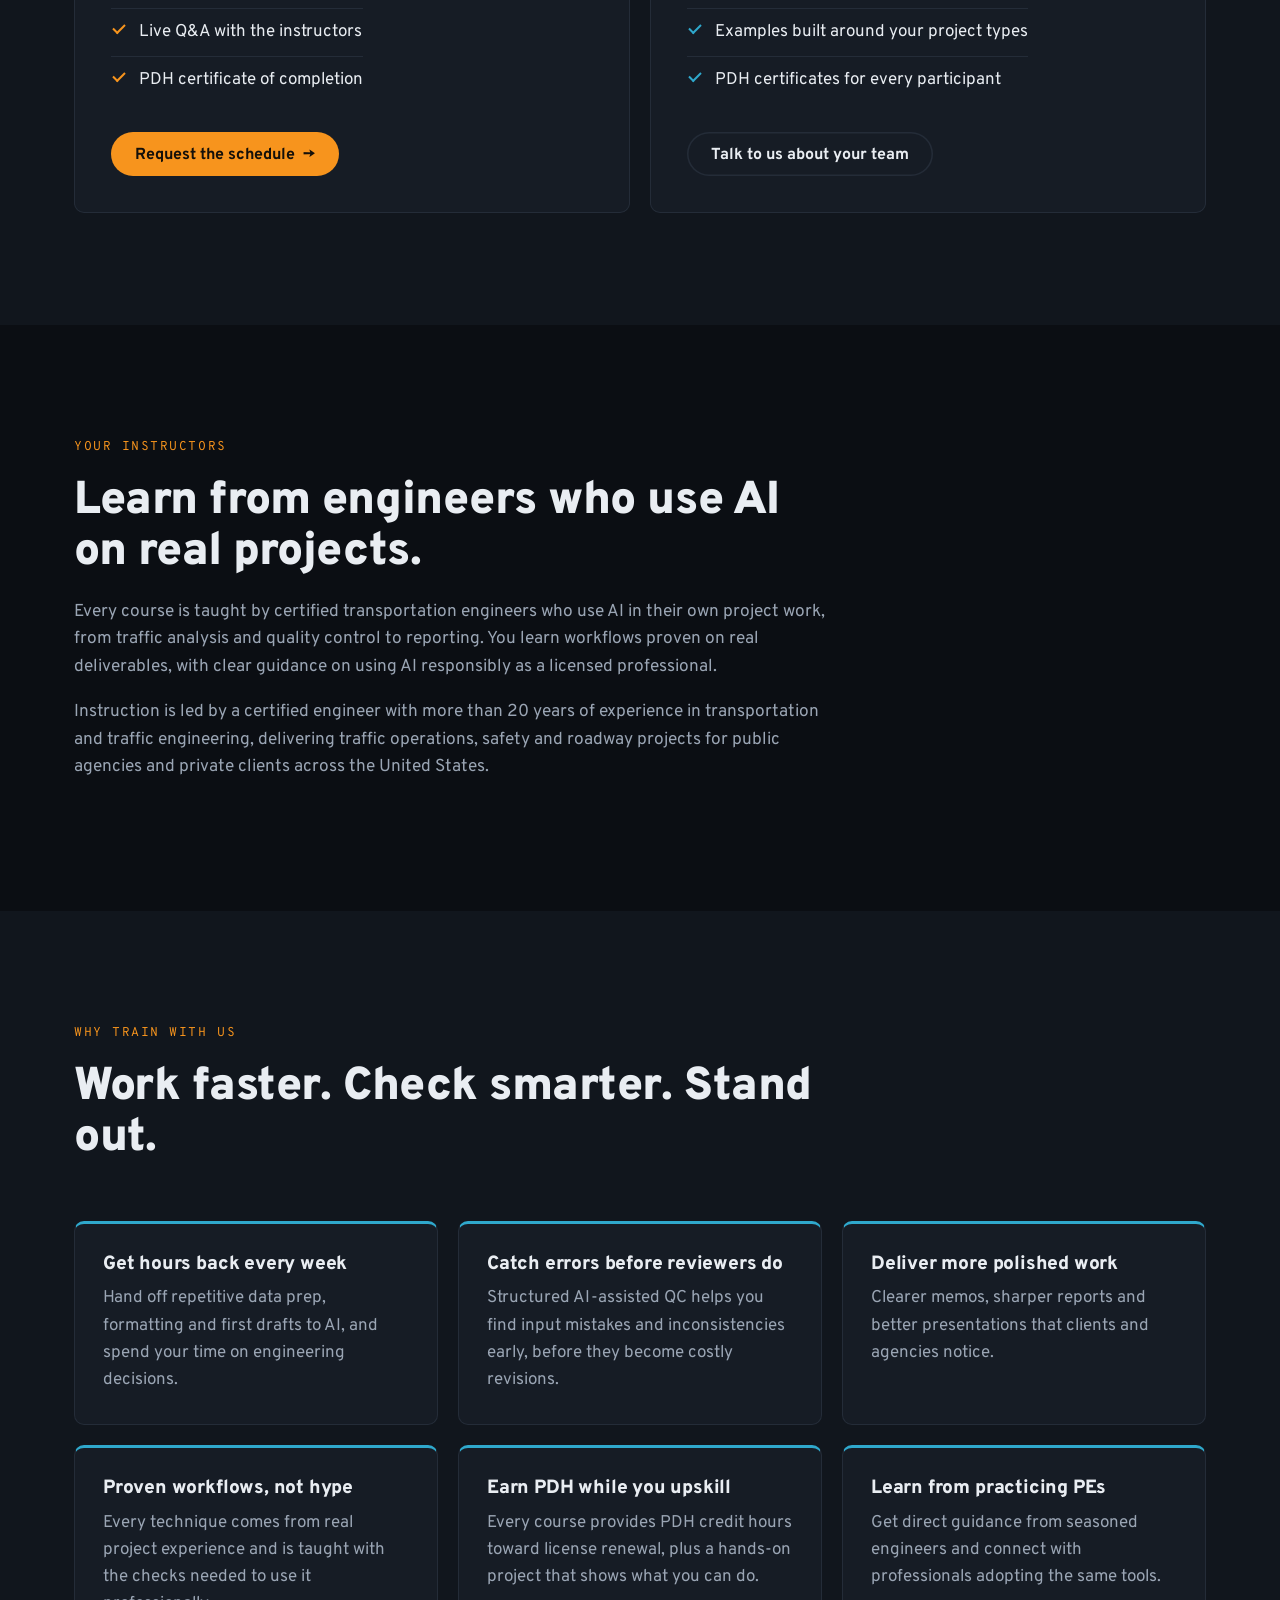
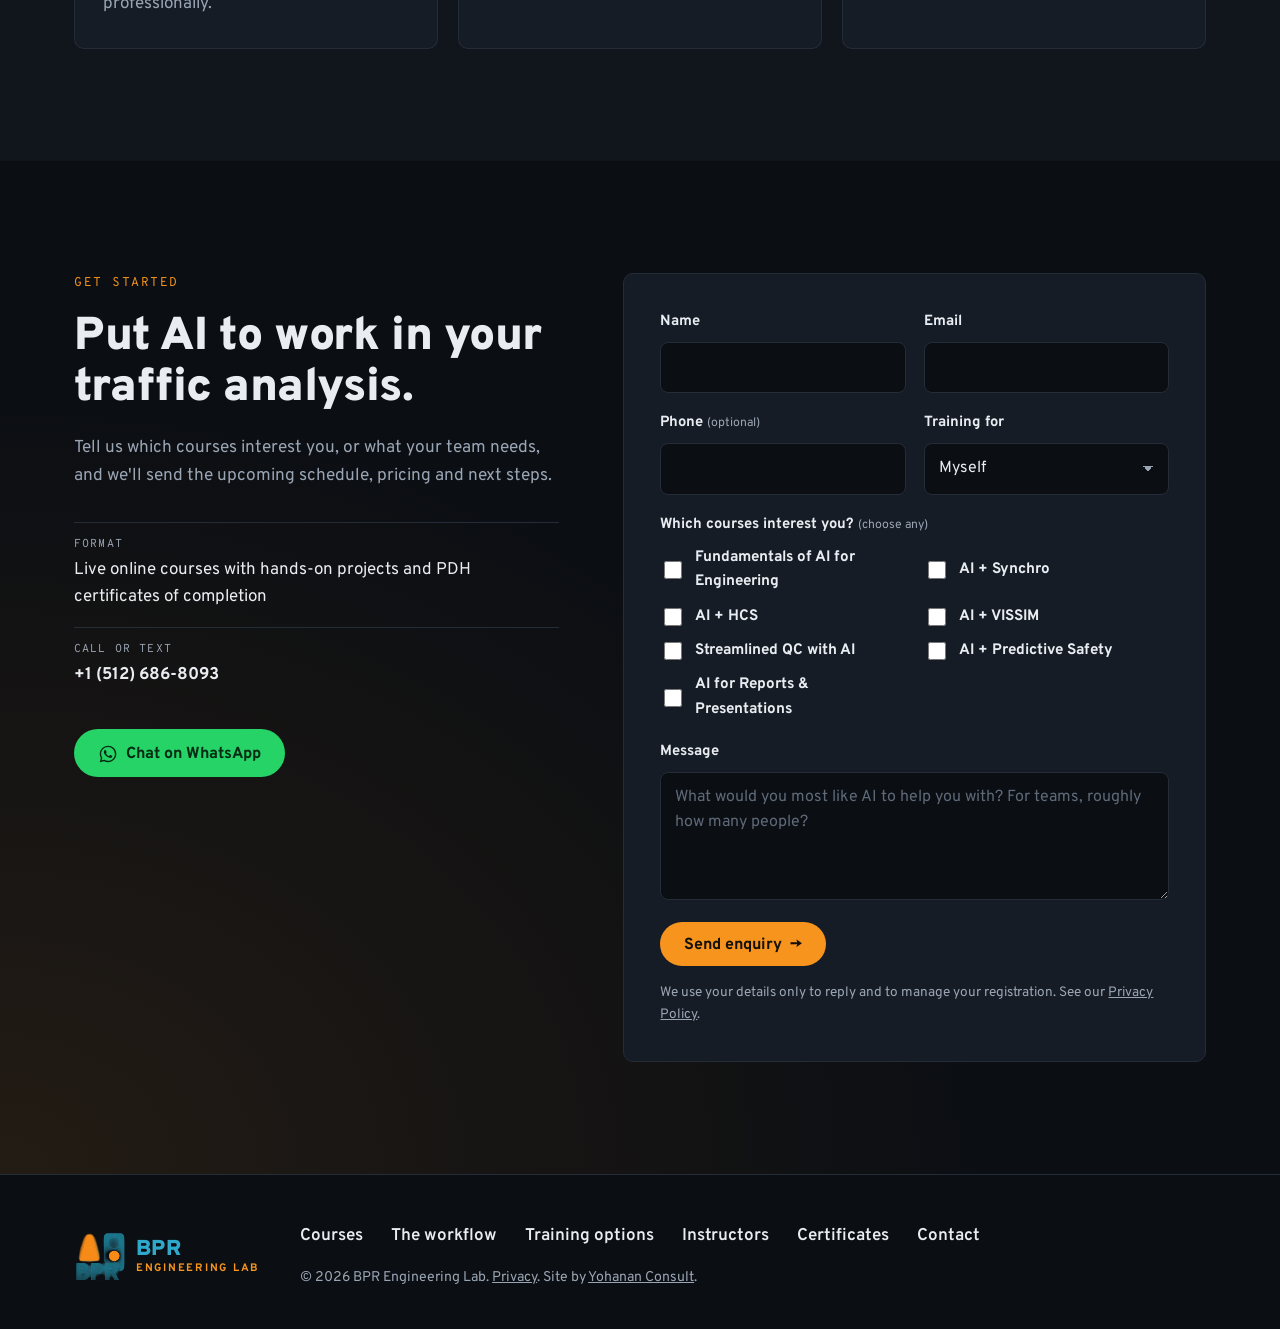
==== commit 47e03958: "Rework credit row: "You earn: PDHs + certificate" Co-Authored-By: Claude Opus 5.5 <noreply@anthropic" ====
--- a/index.html
+++ b/index.html
@@ -98,7 +98,7 @@
           <div><dt>Format</dt><dd>Live online</dd></div>
           <div><dt>Approach</dt><dd>Hands-on projects</dd></div>
           <div><dt>For</dt><dd>Individuals &amp; teams</dd></div>
-          <div><dt>Credit</dt><dd>PDH certificate</dd></div>
+          <div><dt>You earn</dt><dd>PDHs + certificate</dd></div>
         </dl>
       </div>
     </section>
@@ -162,7 +162,7 @@
             <div><dt>Starts</dt><dd class="ticket-date">Jan 8, 2027</dd></div>
             <div><dt>Format</dt><dd>Live online</dd></div>
             <div><dt>Project</dt><dd>Full traffic study</dd></div>
-            <div><dt>Credit</dt><dd>PDH certificate</dd></div>
+            <div><dt>You earn</dt><dd>PDHs + certificate</dd></div>
             <div><dt>Tools</dt><dd>Synchro + AI</dd></div>
             <div><dt>Seats</dt><dd>Limited</dd></div>
           </dl>
